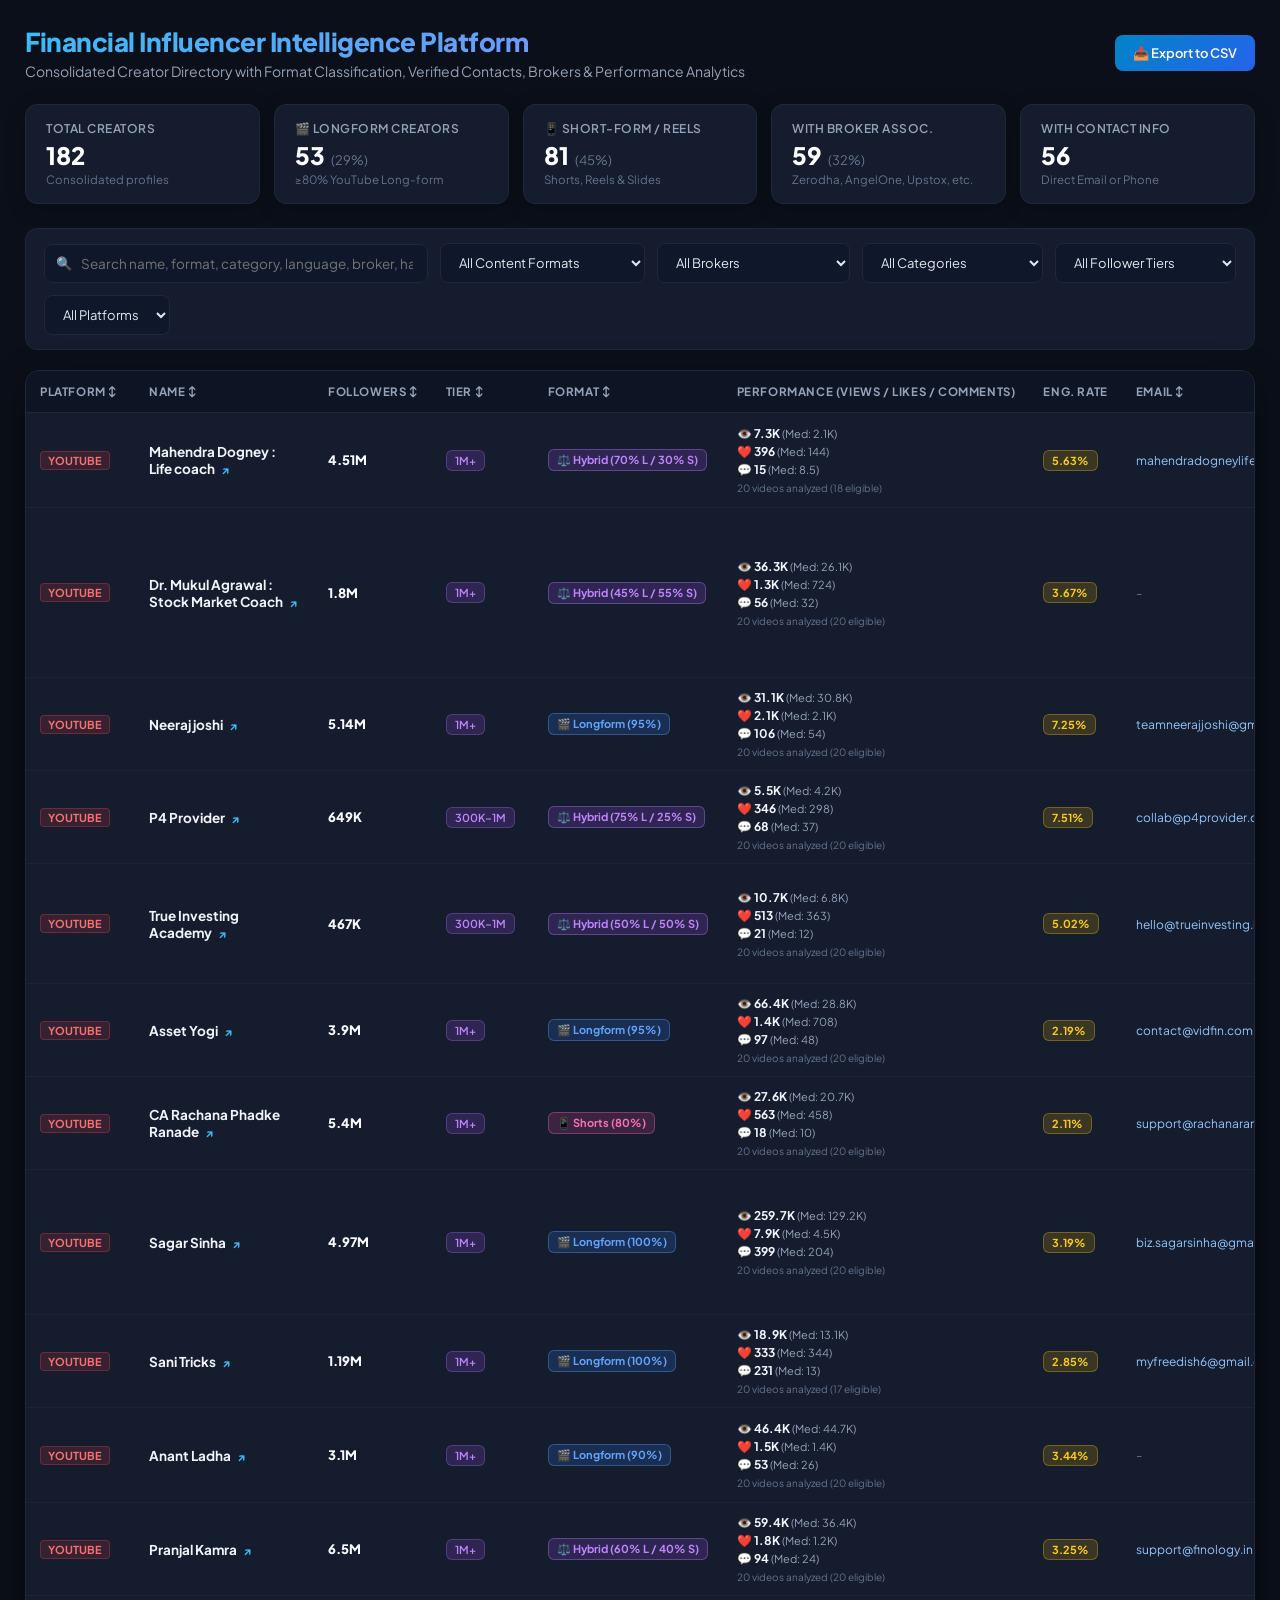
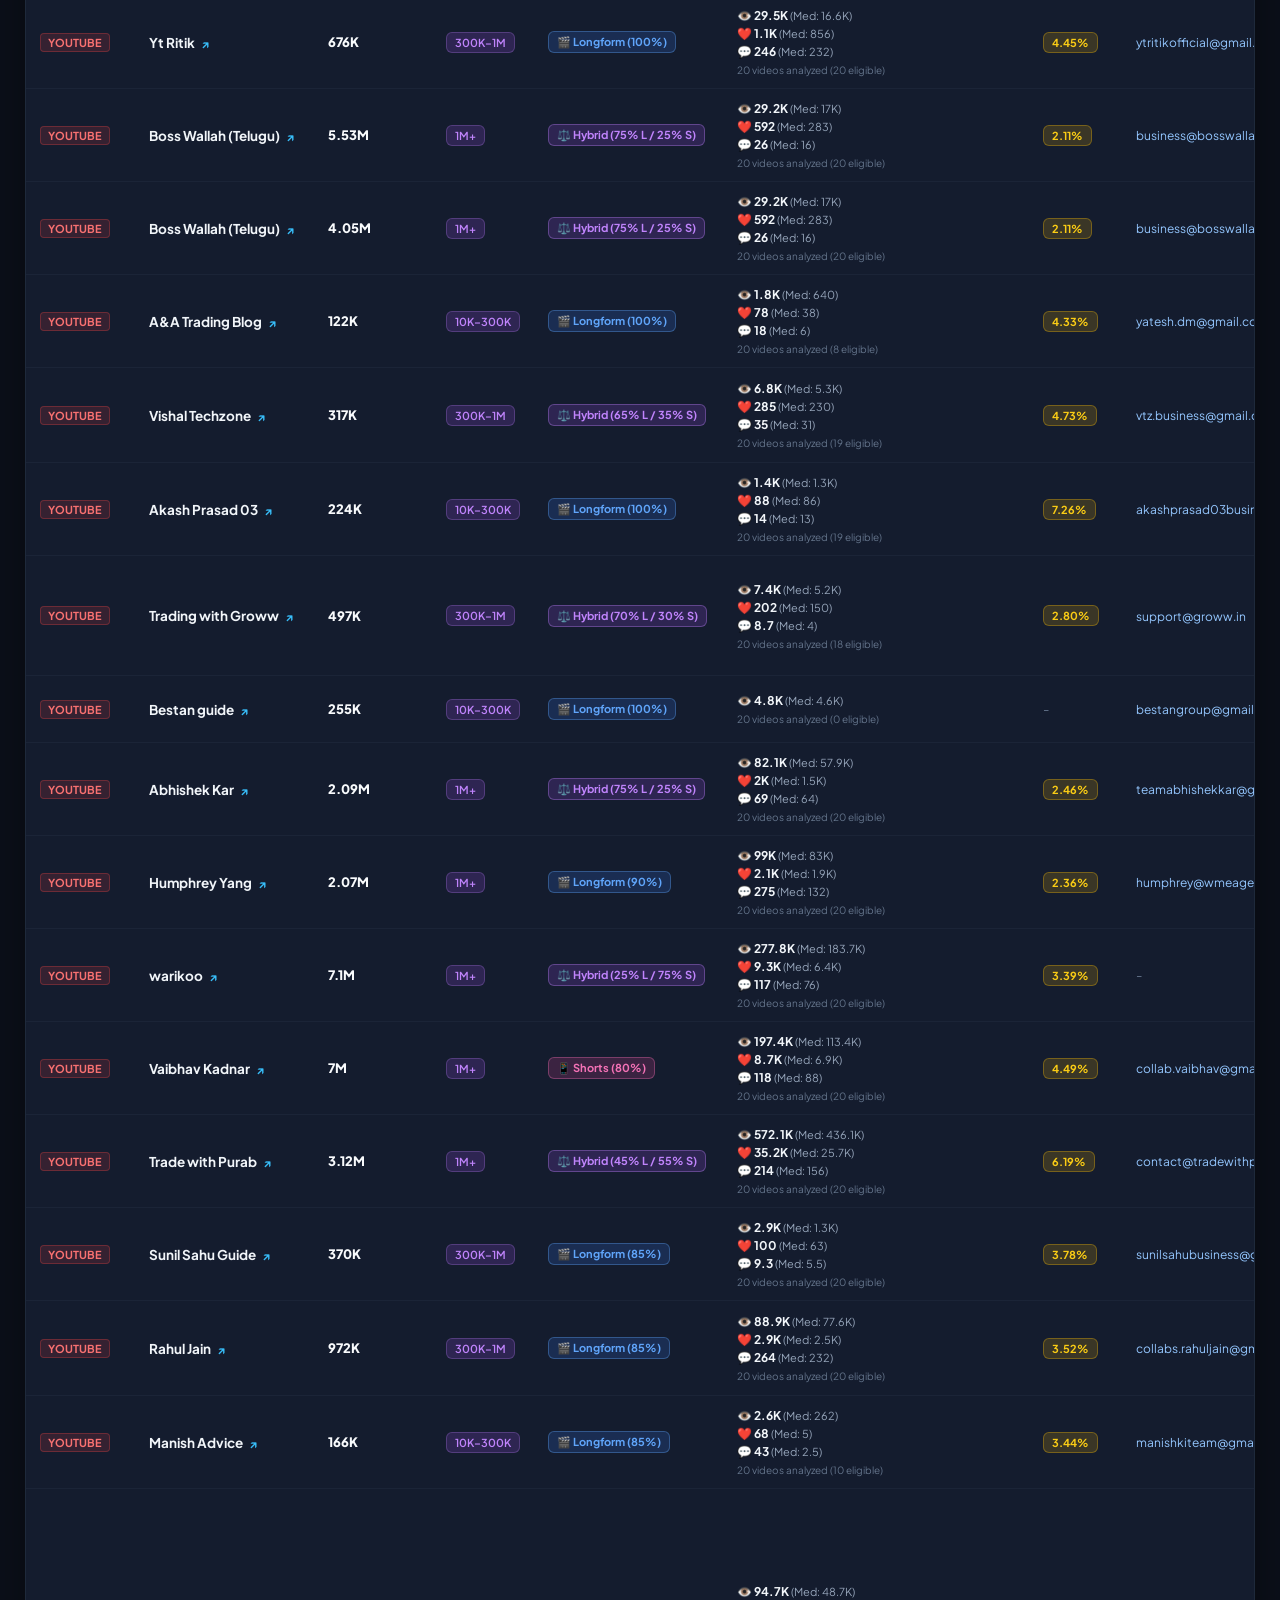
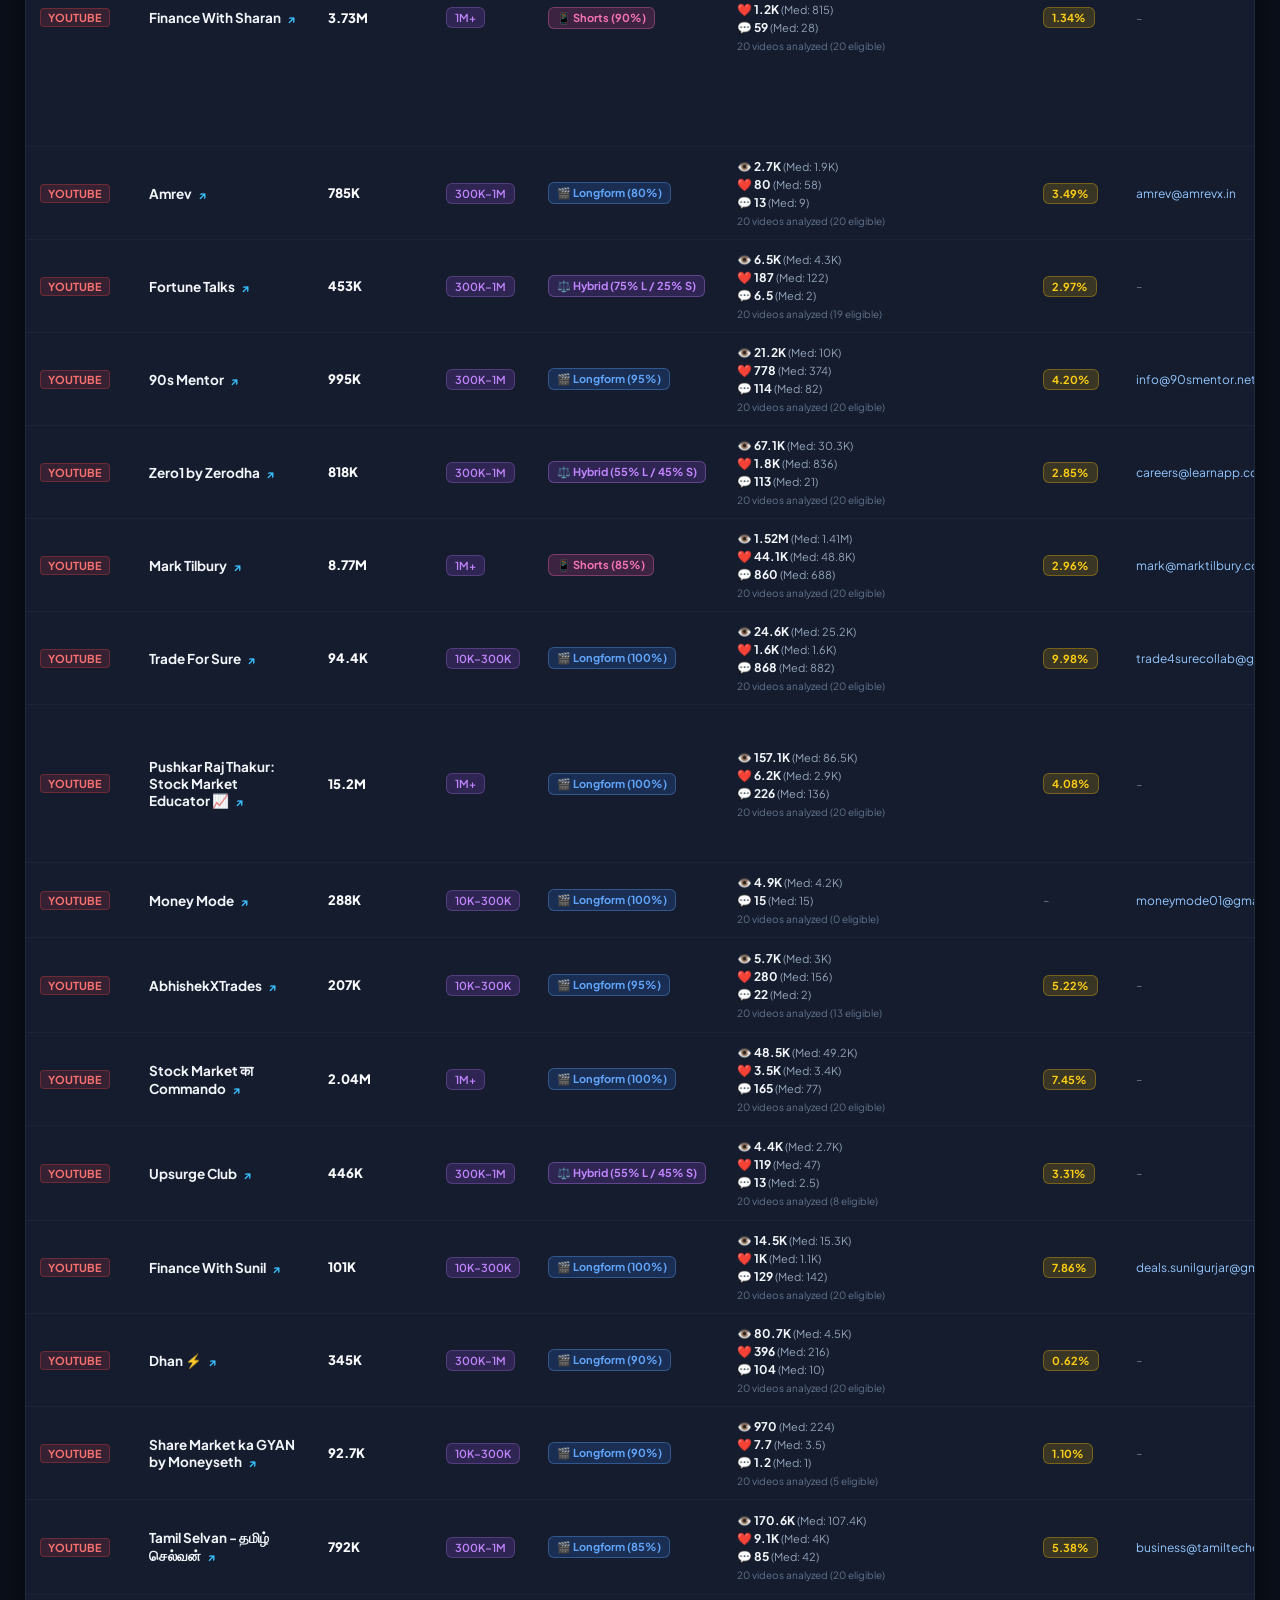
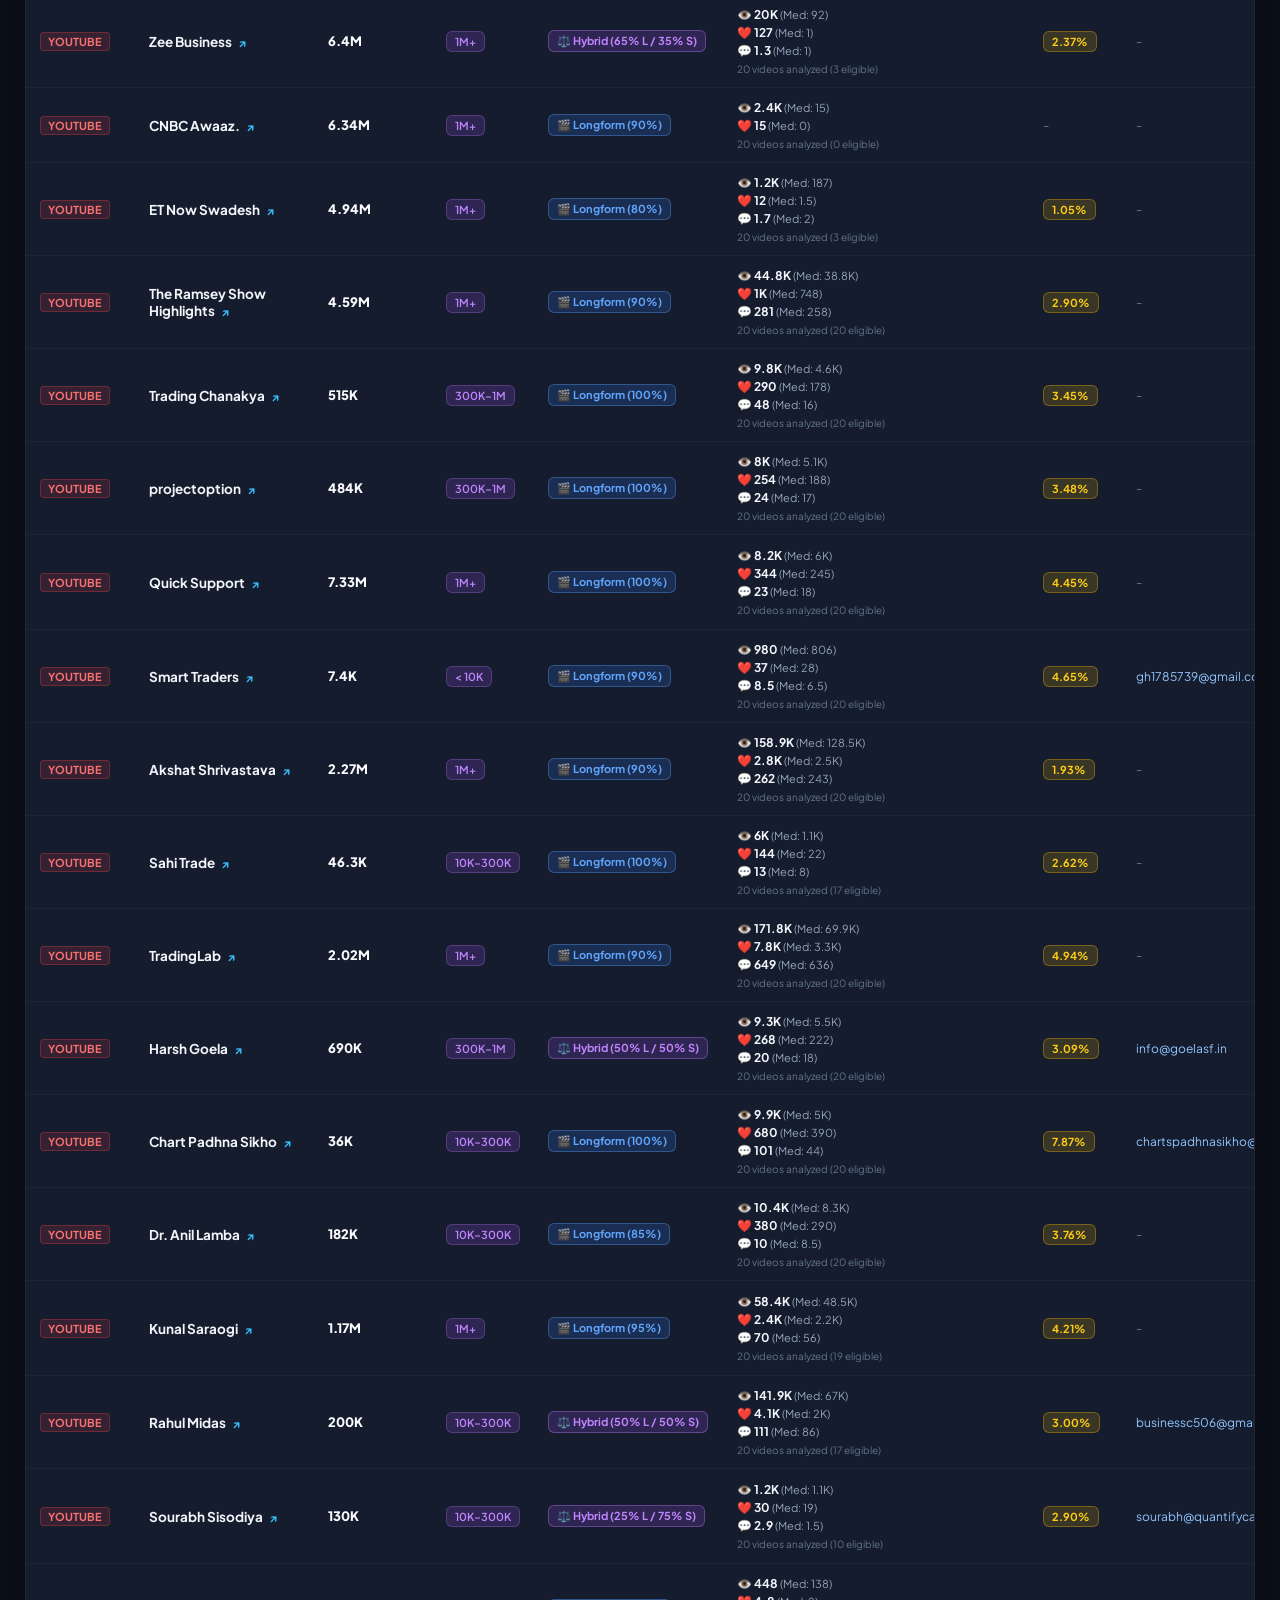
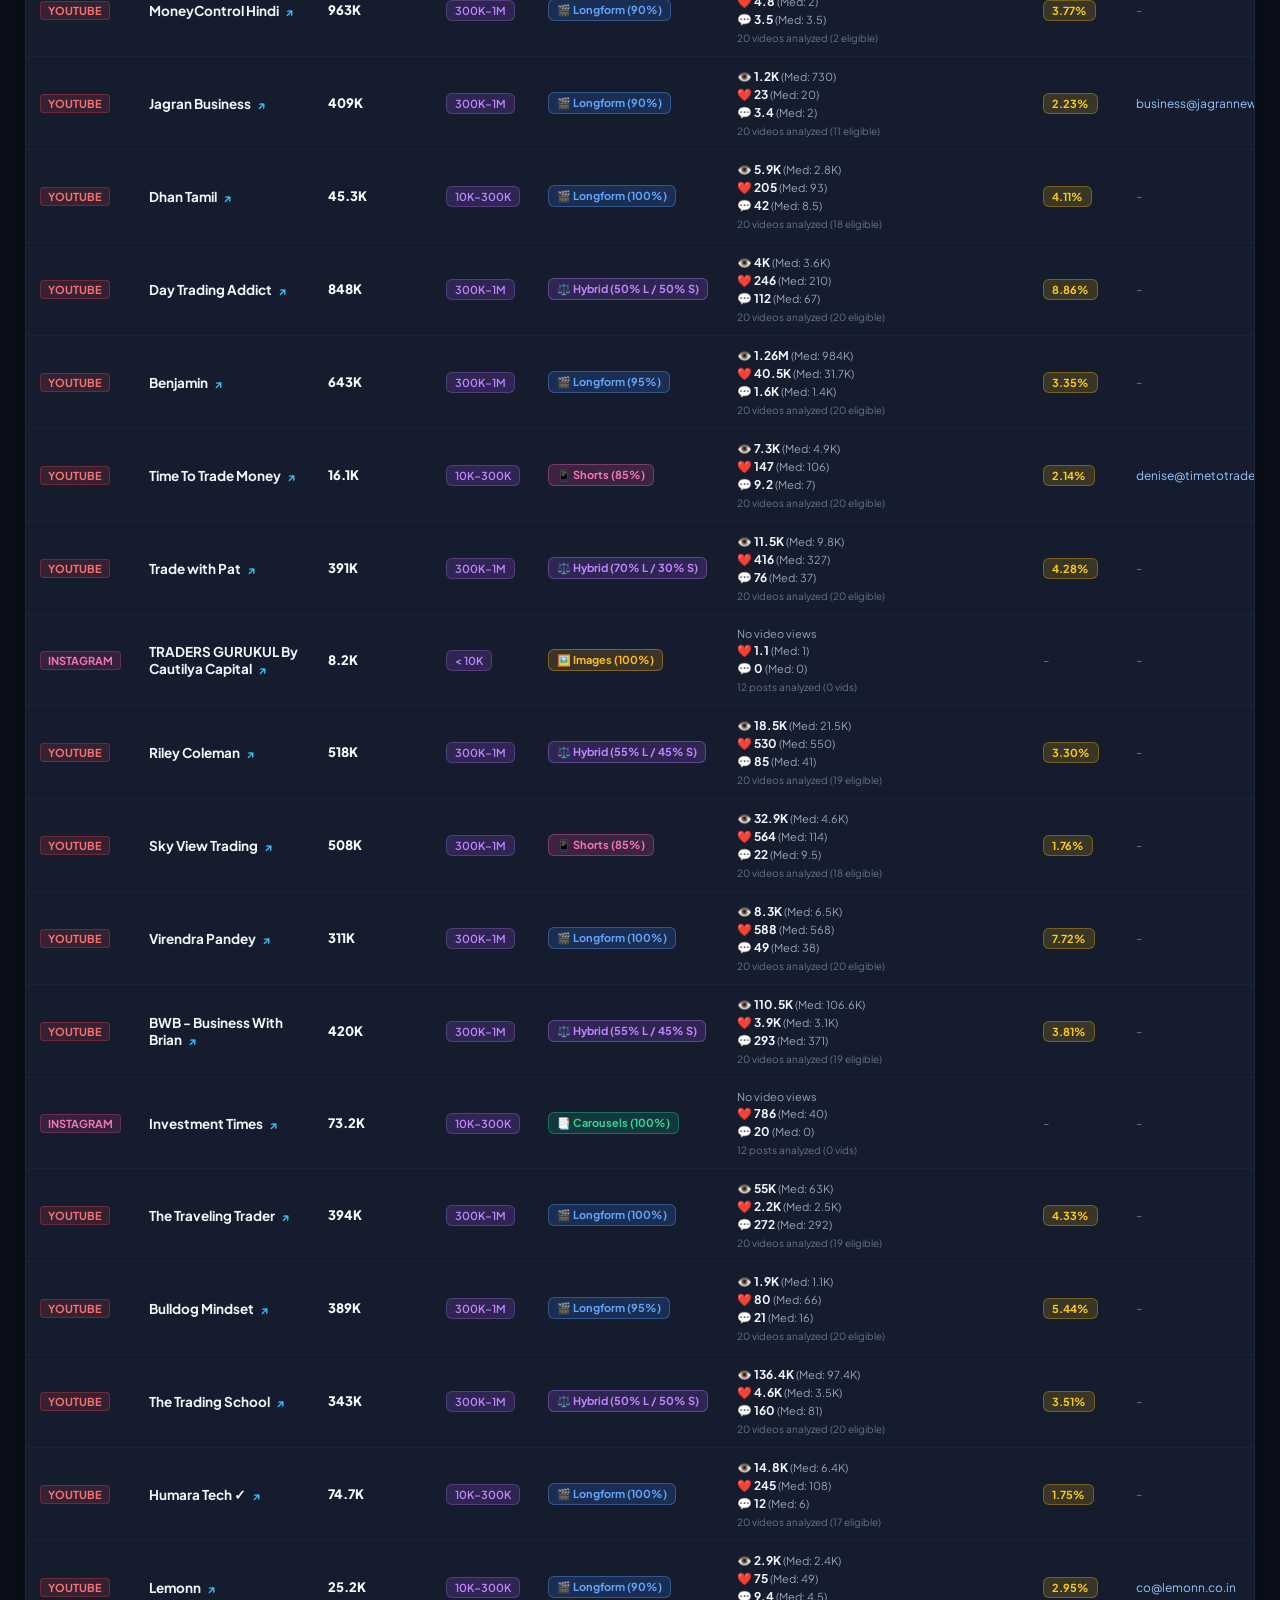
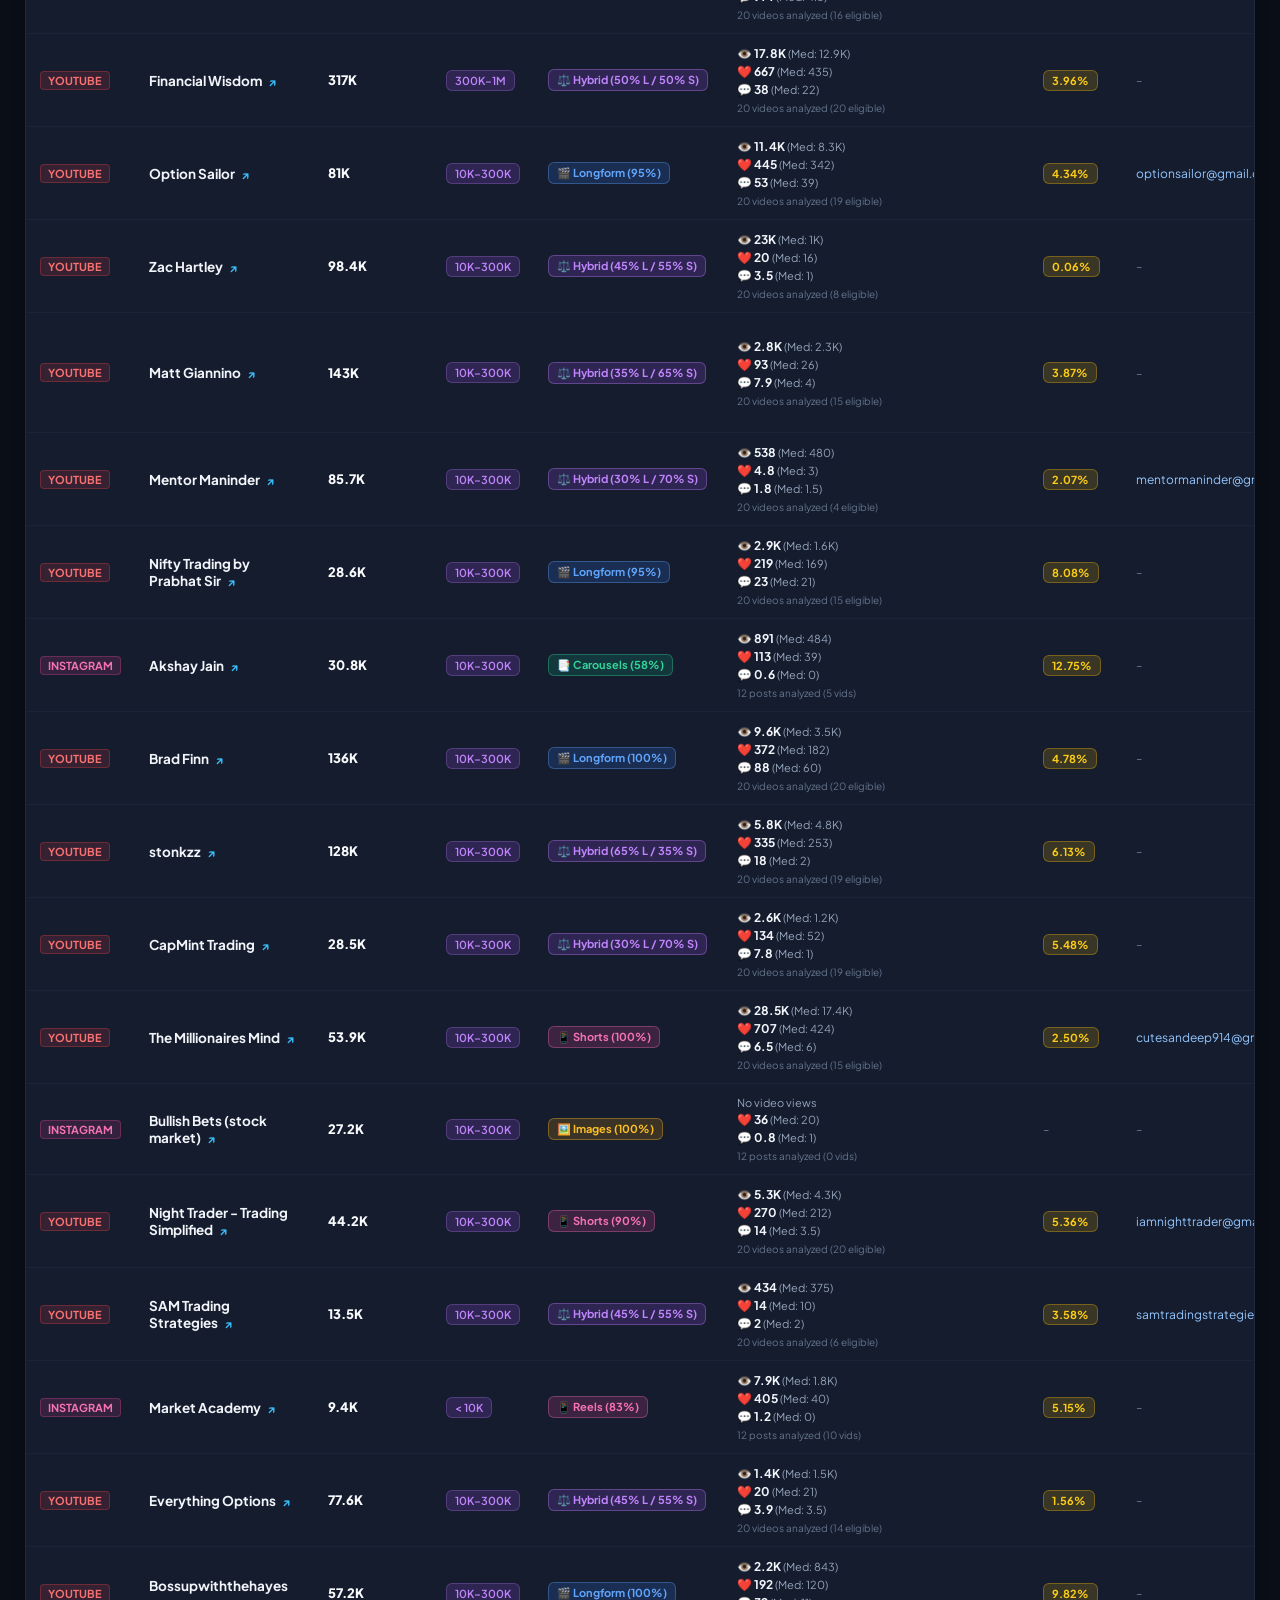
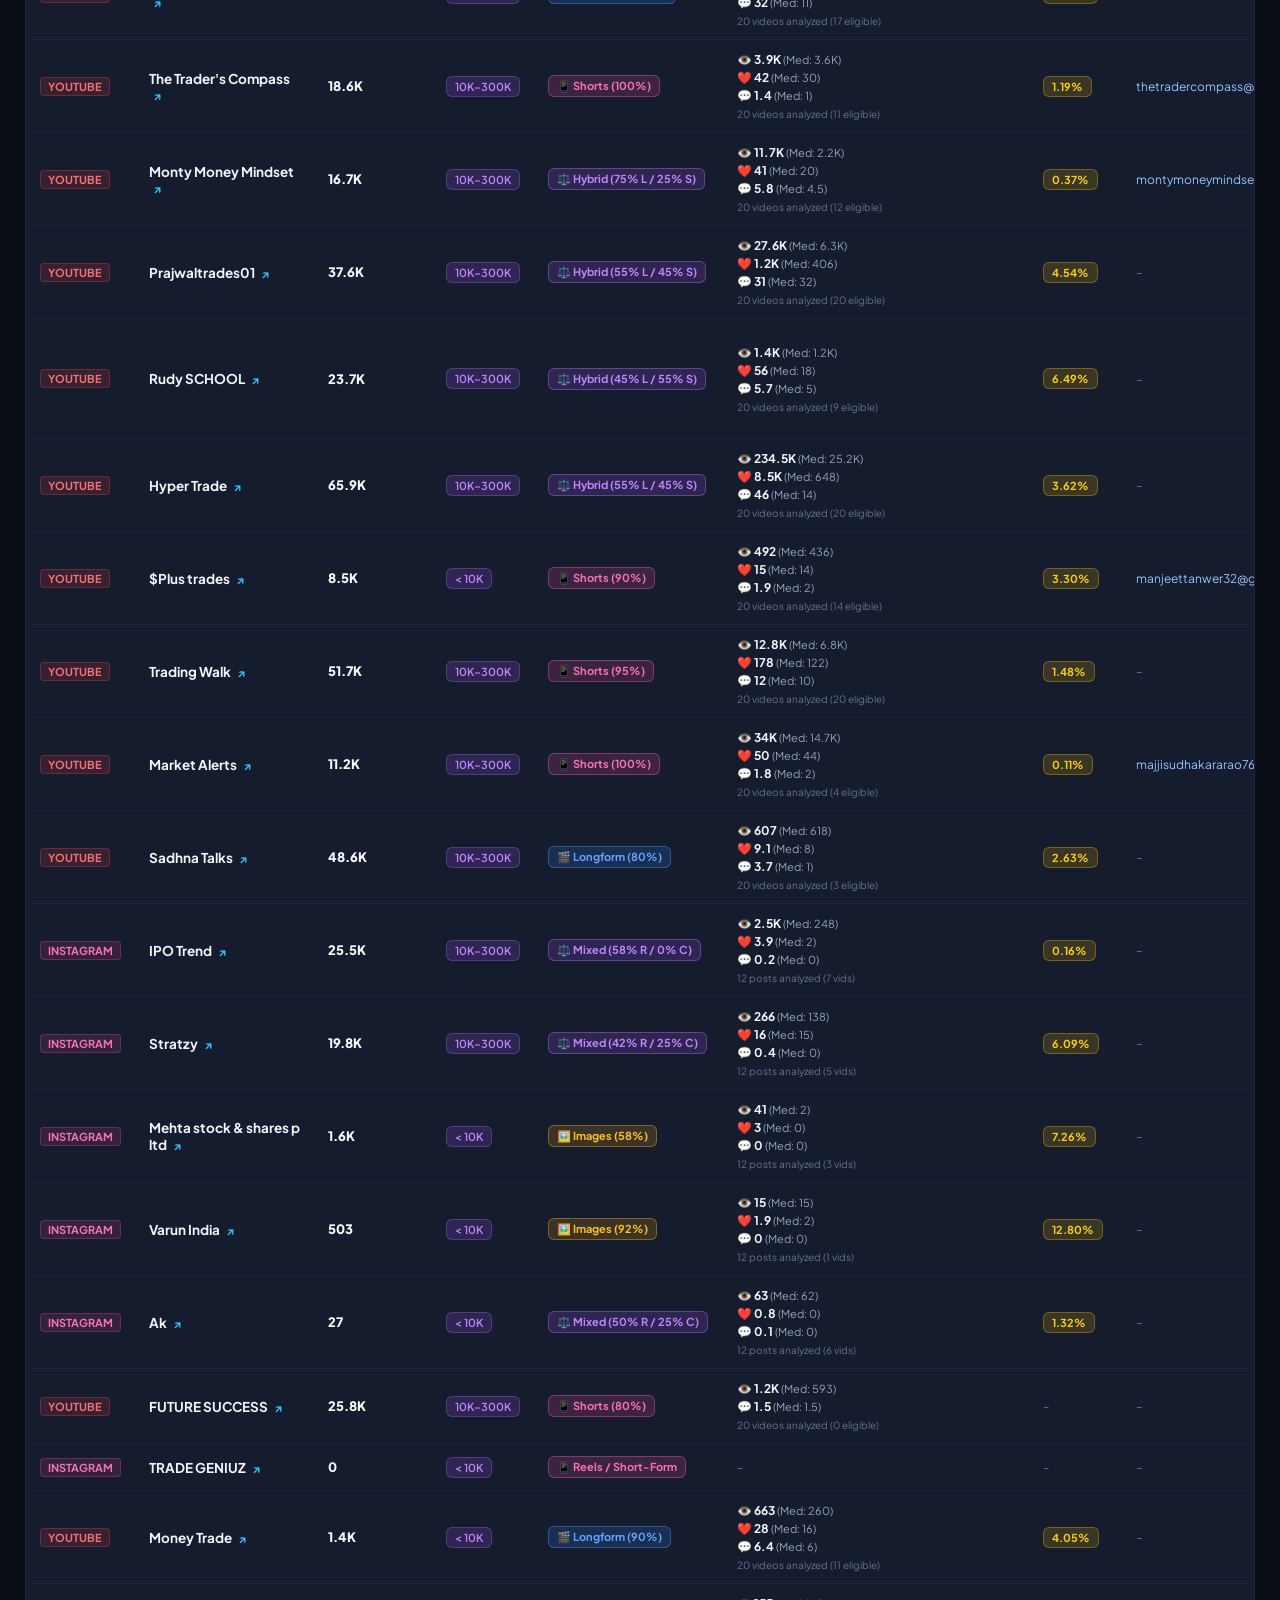
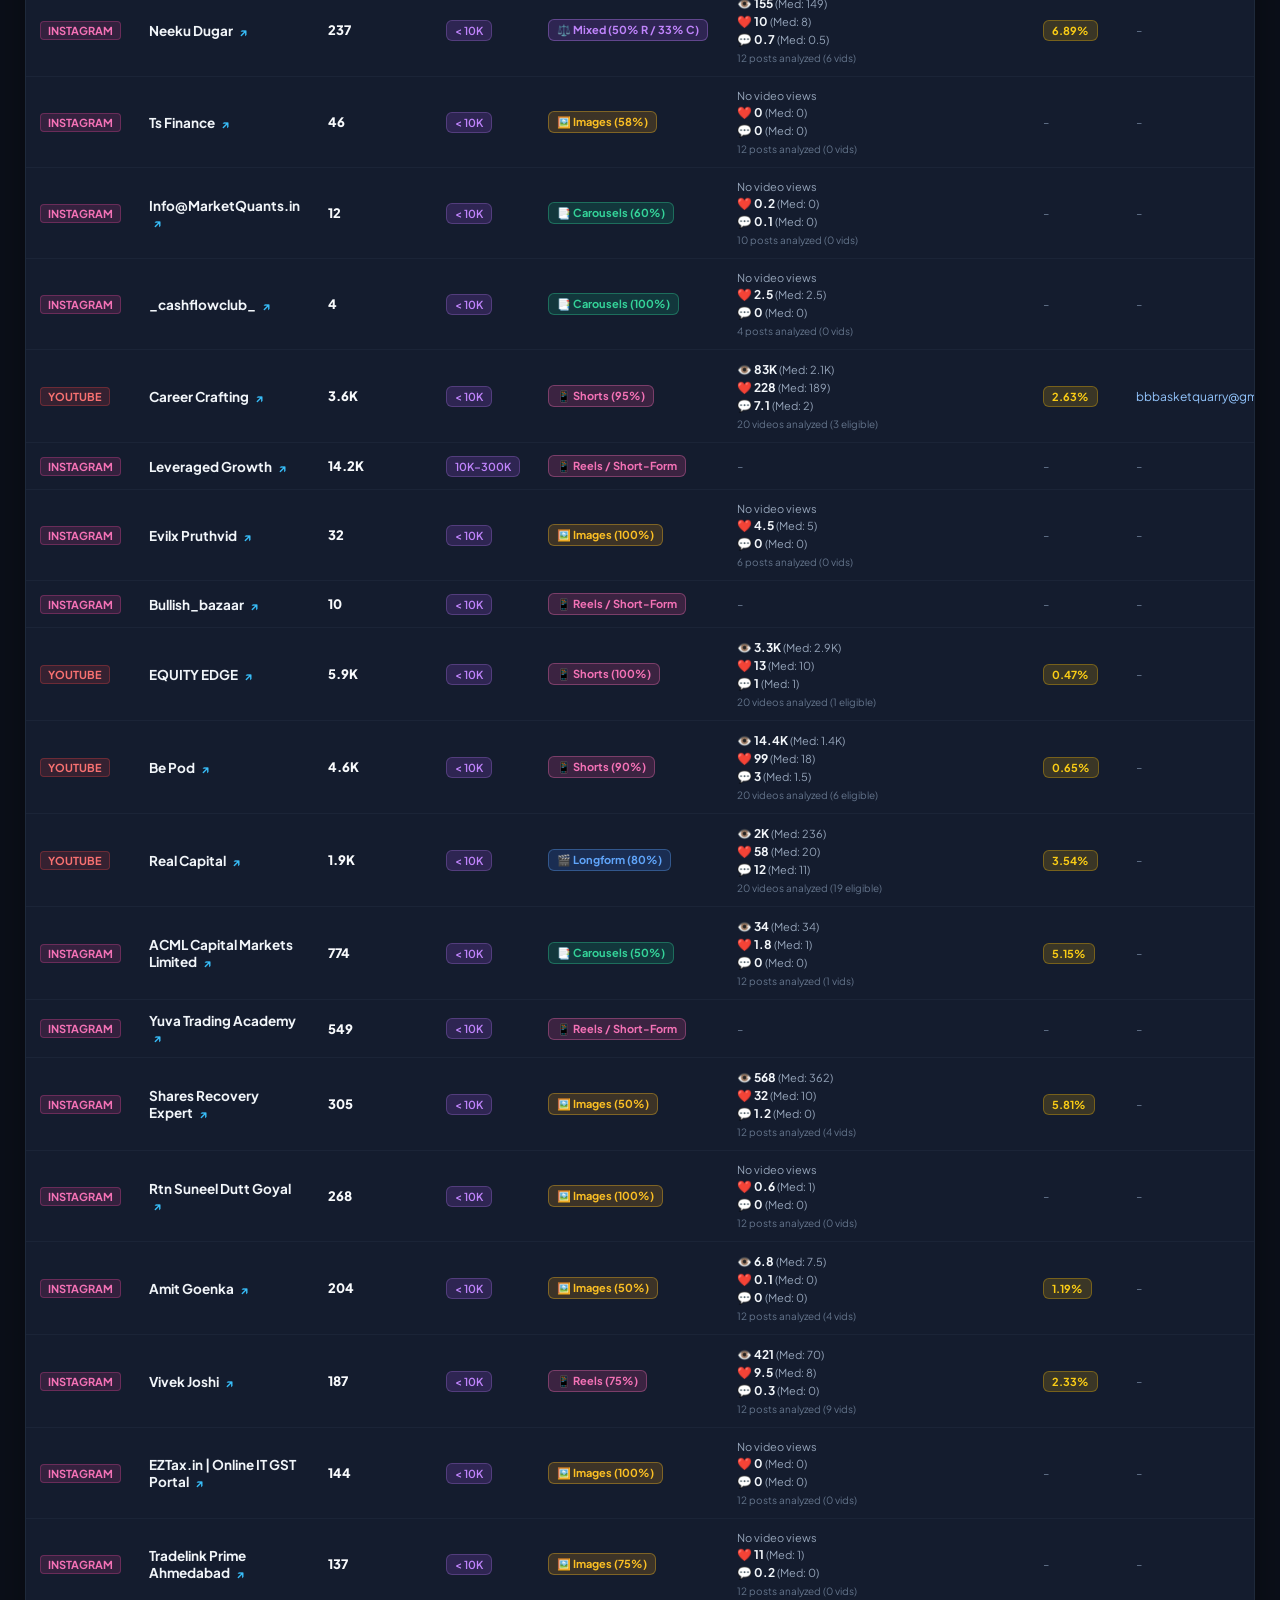
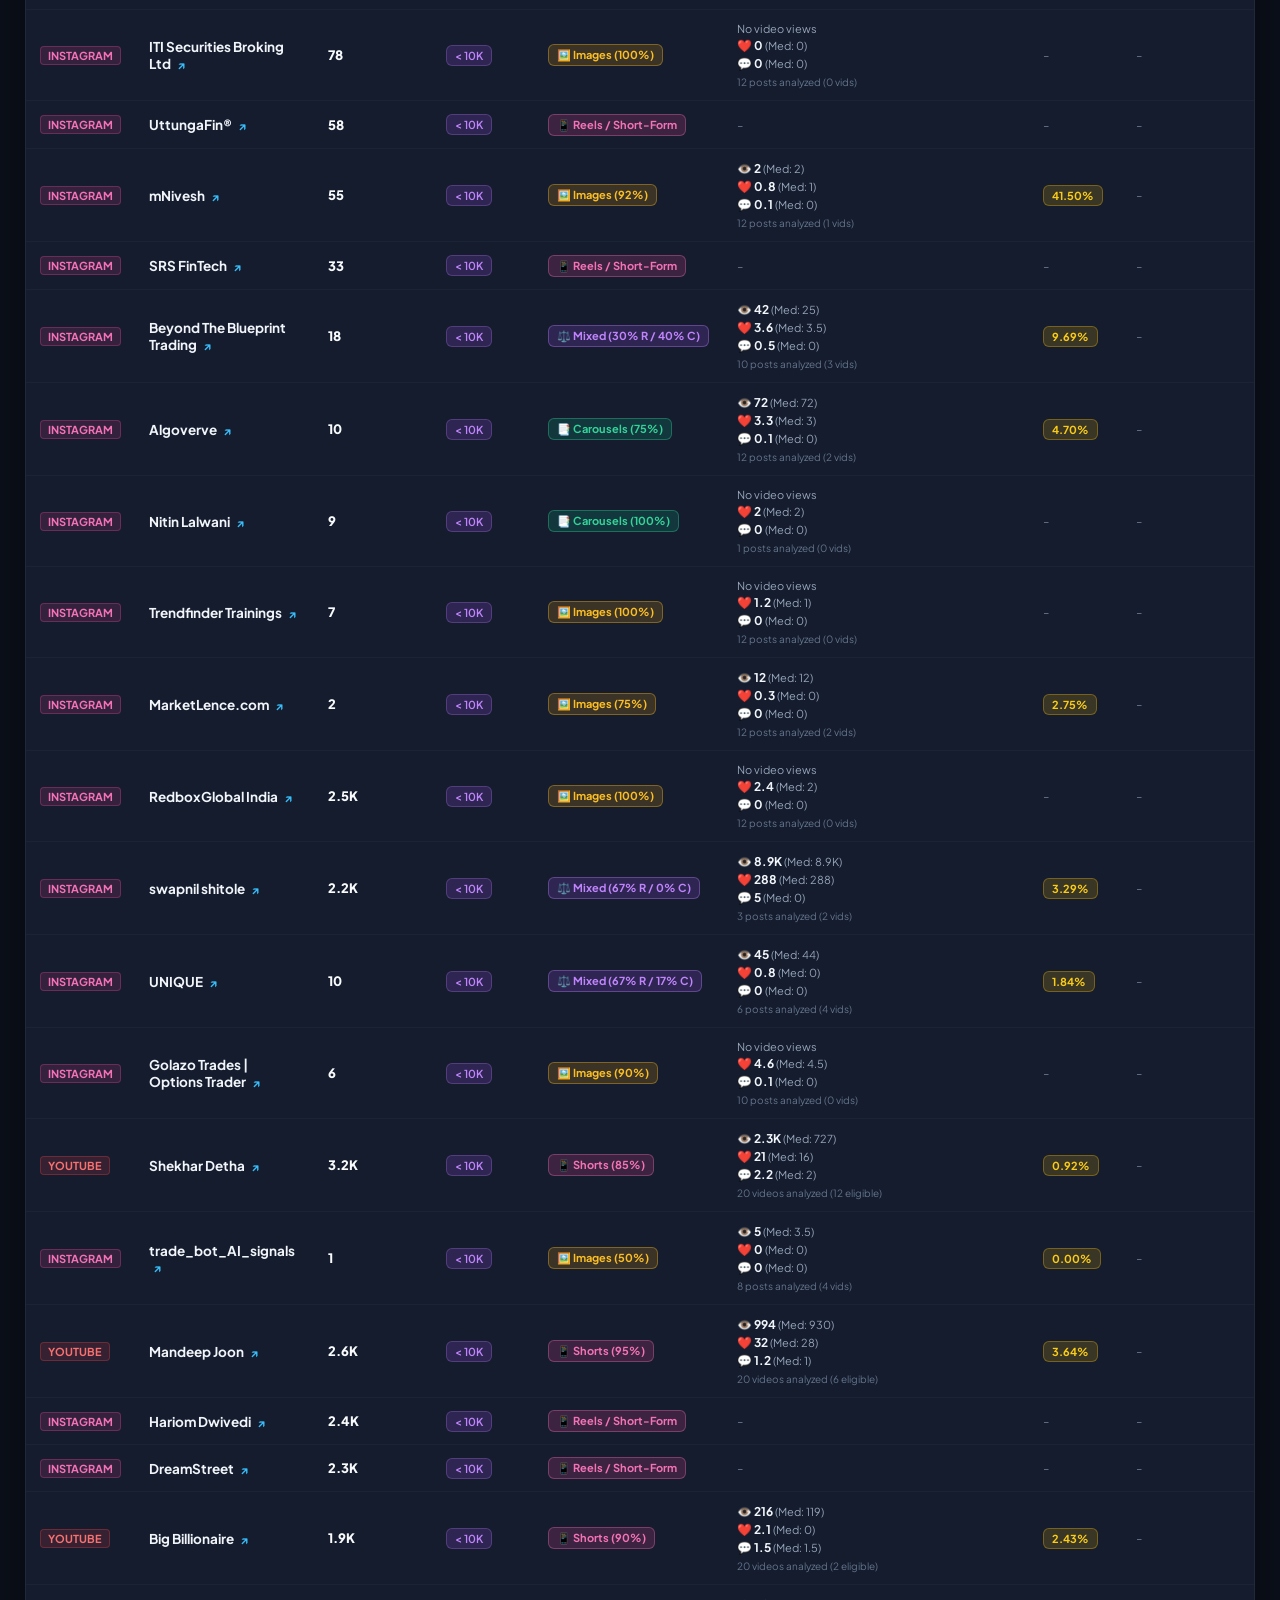
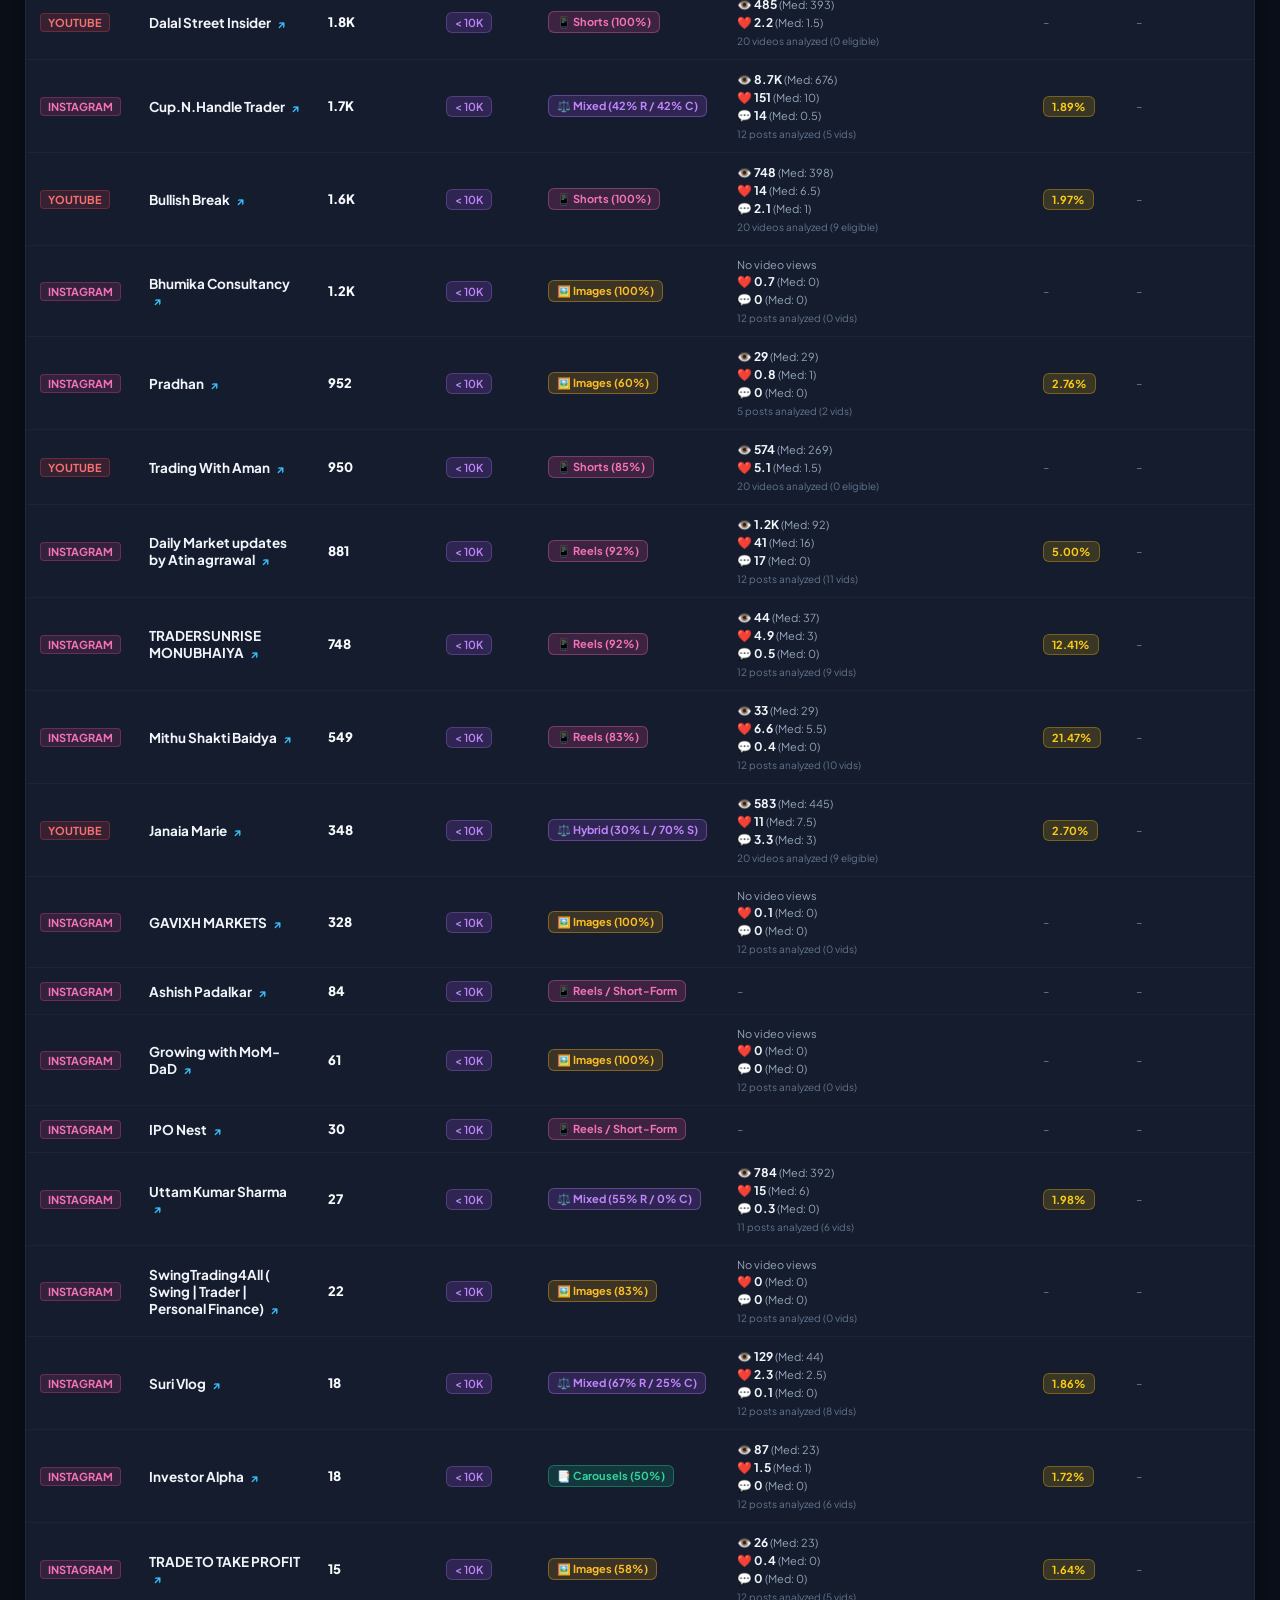
==== exports/creators_table.html @ a75df134 "Initial commit: Creator Intelligence Platform with YouTube and Instagram crawlers" ====
<!DOCTYPE html>
<html lang="en">
<head>
    <meta charset="UTF-8">
    <meta name="viewport" content="width=device-width, initial-scale=1.0">
    <title>Financial Influencer & Creator Intelligence Dashboard</title>
    <link rel="preconnect" href="https://fonts.googleapis.com">
    <link href="https://fonts.googleapis.com/css2?family=Plus+Jakarta+Sans:wght@400;500;600;700;800&display=swap" rel="stylesheet">
    <style>
        :root {
            --bg-color: #0b0f19;
            --card-bg: #141c2e;
            --card-border: #1e293b;
            --text-main: #f8fafc;
            --text-muted: #94a3b8;
            --text-sub: #64748b;
            --accent: #38bdf8;
            --accent-glow: rgba(56, 189, 248, 0.15);
            --primary-gradient: linear-gradient(135deg, #38bdf8 0%, #818cf8 100%);
            --row-hover: #1b253b;
        }
        * { box-sizing: border-box; margin: 0; padding: 0; font-family: 'Plus Jakarta Sans', sans-serif; }
        body { background-color: var(--bg-color); color: var(--text-main); padding: 25px; min-height: 100vh; }
        .container { max-width: 1750px; margin: 0 auto; }
        
        /* Header & Stats */
        .header { display: flex; justify-content: space-between; align-items: center; margin-bottom: 24px; flex-wrap: wrap; gap: 15px; }
        .title-group h1 { font-size: 26px; font-weight: 800; background: var(--primary-gradient); -webkit-background-clip: text; -webkit-text-fill-color: transparent; letter-spacing: -0.5px; }
        .title-group p { color: var(--text-muted); font-size: 14px; margin-top: 4px; }
        
        .stats-grid { display: grid; grid-template-columns: repeat(auto-fit, minmax(200px, 1fr)); gap: 14px; margin-bottom: 24px; }
        .stat-card { background: var(--card-bg); border: 1px solid var(--card-border); border-radius: 12px; padding: 16px 20px; box-shadow: 0 4px 20px rgba(0,0,0,0.2); }
        .stat-title { font-size: 12px; color: var(--text-muted); text-transform: uppercase; font-weight: 600; letter-spacing: 0.5px; }
        .stat-value { font-size: 24px; font-weight: 800; color: #fff; margin-top: 4px; display: flex; align-items: baseline; gap: 6px; }
        .stat-desc { font-size: 11.5px; color: var(--text-sub); margin-top: 2px; }

        /* Filter Controls */
        .controls-bar { background: var(--card-bg); border: 1px solid var(--card-border); border-radius: 12px; padding: 14px 18px; display: flex; flex-wrap: wrap; gap: 12px; align-items: center; margin-bottom: 20px; }
        .search-box { flex: 1; min-width: 260px; position: relative; }
        .search-input { width: 100%; padding: 10px 14px 10px 36px; border-radius: 8px; background: #0f172a; border: 1px solid var(--card-border); color: #fff; font-size: 13.5px; outline: none; transition: 0.2s; }
        .search-input:focus { border-color: var(--accent); box-shadow: 0 0 0 3px var(--accent-glow); }
        .search-icon { position: absolute; left: 12px; top: 50%; transform: translateY(-50%); font-size: 13px; color: var(--text-muted); }

        .filter-select { padding: 10px 14px; border-radius: 8px; background: #0f172a; border: 1px solid var(--card-border); color: #e2e8f0; font-size: 13px; outline: none; cursor: pointer; }
        .filter-select:focus { border-color: var(--accent); }

        .export-btn { padding: 10px 18px; border-radius: 8px; background: linear-gradient(135deg, #0284c7, #2563eb); border: none; color: #fff; font-weight: 600; font-size: 13px; cursor: pointer; text-decoration: none; display: inline-flex; align-items: center; gap: 6px; transition: 0.2s; }
        .export-btn:hover { opacity: 0.9; transform: translateY(-1px); }

        /* Table Card */
        .table-card { background: var(--card-bg); border: 1px solid var(--card-border); border-radius: 14px; overflow: hidden; box-shadow: 0 10px 35px rgba(0,0,0,0.35); }
        .table-responsive { overflow-x: auto; }
        table { width: 100%; border-collapse: collapse; text-align: left; font-size: 13px; }
        th { background: #0d1424; padding: 13px 14px; color: var(--text-muted); font-weight: 700; font-size: 11.5px; text-transform: uppercase; letter-spacing: 0.6px; border-bottom: 1px solid var(--card-border); cursor: pointer; user-select: none; white-space: nowrap; transition: color 0.15s; }
        th:hover { color: var(--accent); }
        td { padding: 12px 14px; border-bottom: 1px solid rgba(30, 41, 59, 0.7); vertical-align: middle; }
        tr:hover td { background-color: var(--row-hover); }
        
        .creator-name { font-weight: 700; color: #f1f5f9; font-size: 13.5px; }
        .platform-tag { display: inline-block; padding: 2px 7px; border-radius: 4px; font-size: 11px; font-weight: 700; text-transform: uppercase; }
        .platform-youtube { background: rgba(239, 68, 68, 0.15); color: #f87171; border: 1px solid rgba(239, 68, 68, 0.3); }
        .platform-instagram { background: rgba(236, 72, 153, 0.15); color: #f472b6; border: 1px solid rgba(236, 72, 153, 0.3); }
        
        .badge { display: inline-block; padding: 3px 8px; border-radius: 6px; font-size: 11px; font-weight: 600; white-space: nowrap; }
        .badge-cat { background: rgba(2, 132, 199, 0.18); color: #38bdf8; border: 1px solid rgba(56, 189, 248, 0.25); }
        .badge-broker { background: rgba(16, 185, 129, 0.18); color: #34d399; border: 1px solid rgba(52, 211, 153, 0.3); font-weight: 700; }
        .badge-bucket { background: rgba(168, 85, 247, 0.18); color: #c084fc; border: 1px solid rgba(192, 132, 252, 0.25); }
        .badge-eng { background: rgba(234, 179, 8, 0.18); color: #facc15; border: 1px solid rgba(234, 179, 8, 0.35); font-weight: 700; }

        /* Content Format Badges */
        .badge-fmt { font-weight: 700; display: inline-flex; align-items: center; gap: 3px; }
        .badge-fmt-longform { background: rgba(59, 130, 246, 0.18); color: #60a5fa; border: 1px solid rgba(96, 165, 250, 0.35); }
        .badge-fmt-shortform { background: rgba(236, 72, 153, 0.18); color: #f472b6; border: 1px solid rgba(244, 114, 182, 0.35); }
        .badge-fmt-hybrid { background: rgba(168, 85, 247, 0.18); color: #c084fc; border: 1px solid rgba(192, 132, 252, 0.35); }
        .badge-fmt-carousels { background: rgba(16, 185, 129, 0.18); color: #34d399; border: 1px solid rgba(52, 211, 153, 0.35); }
        .badge-fmt-images { background: rgba(245, 158, 11, 0.18); color: #fbbf24; border: 1px solid rgba(251, 191, 36, 0.35); }
        
        .perf-cell { display: flex; flex-direction: column; gap: 3px; min-width: 140px; }
        .perf-metric { font-size: 12px; color: #f1f5f9; }
        .perf-sub { font-size: 11px; color: var(--text-muted); }
        .perf-sample { font-size: 10px; color: var(--text-sub); margin-top: 2px; }

        .link-btn { color: var(--accent); text-decoration: none; font-size: 12px; font-weight: bold; margin-left: 4px; }
        .followers-num { font-weight: 800; color: #f8fafc; font-size: 13px; }
        .text-muted { color: var(--text-sub); }
        .lang-tag { font-size: 12px; color: #cbd5e1; }
        
        /* Website & Social Badges */
        .site-badge { display: inline-flex; align-items: center; gap: 4px; padding: 3px 9px; border-radius: 6px; background: rgba(14, 165, 233, 0.12); border: 1px solid rgba(14, 165, 233, 0.3); color: #38bdf8; text-decoration: none; font-size: 11.5px; font-weight: 600; transition: 0.15s; }
        .site-badge:hover { background: rgba(14, 165, 233, 0.25); }
        
        .email-link { color: #93c5fd; text-decoration: none; font-size: 12px; }
        .email-link:hover { text-decoration: underline; }
        .phone-link { color: #86efac; text-decoration: none; font-size: 12px; }
        
        .social-flex { display: flex; flex-wrap: wrap; gap: 5px; max-width: 320px; }
        .social-pill { display: inline-flex; align-items: center; gap: 4px; padding: 2px 7px; border-radius: 5px; font-size: 11px; font-weight: 600; text-decoration: none; transition: 0.15s; }
        .social-pill:hover { transform: translateY(-1px); }
        
        .pill-telegram { background: rgba(0, 136, 204, 0.18); color: #38bdf8; border: 1px solid rgba(0, 136, 204, 0.35); }
        .pill-instagram { background: rgba(225, 48, 108, 0.18); color: #f472b6; border: 1px solid rgba(225, 48, 108, 0.35); }
        .pill-twitter, .pill-x { background: rgba(255, 255, 255, 0.12); color: #f1f5f9; border: 1px solid rgba(255, 255, 255, 0.25); }
        .pill-linkedin { background: rgba(10, 102, 194, 0.18); color: #60a5fa; border: 1px solid rgba(10, 102, 194, 0.35); }
        .pill-whatsapp { background: rgba(37, 211, 102, 0.18); color: #4ade80; border: 1px solid rgba(37, 211, 102, 0.35); }
        .pill-facebook { background: rgba(24, 119, 242, 0.18); color: #93c5fd; border: 1px solid rgba(24, 119, 242, 0.35); }
        .pill-youtube { background: rgba(239, 68, 68, 0.18); color: #f87171; border: 1px solid rgba(239, 68, 68, 0.35); }
    </style>
</head>
<body>
    <div class="container">
        <!-- Top Header -->
        <div class="header">
            <div class="title-group">
                <h1>Financial Influencer Intelligence Platform</h1>
                <p>Consolidated Creator Directory with Format Classification, Verified Contacts, Brokers & Performance Analytics</p>
            </div>
            <a href="creators_table.csv" download class="export-btn">📥 Export to CSV</a>
        </div>

        <!-- Metric Stat Cards -->
        <div class="stats-grid">
            <div class="stat-card">
                <div class="stat-title">Total Creators</div>
                <div class="stat-value">182</div>
                <div class="stat-desc">Consolidated profiles</div>
            </div>
            <div class="stat-card">
                <div class="stat-title">🎬 Longform Creators</div>
                <div class="stat-value">53 <span style="font-size: 13px; font-weight: normal; color: var(--text-sub);">(29%)</span></div>
                <div class="stat-desc">&ge;80% YouTube Long-form</div>
            </div>
            <div class="stat-card">
                <div class="stat-title">📱 Short-Form / Reels</div>
                <div class="stat-value">81 <span style="font-size: 13px; font-weight: normal; color: var(--text-sub);">(45%)</span></div>
                <div class="stat-desc">Shorts, Reels & Slides</div>
            </div>
            <div class="stat-card">
                <div class="stat-title">With Broker Assoc.</div>
                <div class="stat-value">59 <span style="font-size: 13px; font-weight: normal; color: var(--text-sub);">(32%)</span></div>
                <div class="stat-desc">Zerodha, AngelOne, Upstox, etc.</div>
            </div>
            <div class="stat-card">
                <div class="stat-title">With Contact Info</div>
                <div class="stat-value">56</div>
                <div class="stat-desc">Direct Email or Phone</div>
            </div>
        </div>

        <!-- Filter Controls -->
        <div class="controls-bar">
            <div class="search-box">
                <span class="search-icon">🔍</span>
                <input type="text" id="searchInput" class="search-input" placeholder="Search name, format, category, language, broker, handle, website..." onkeyup="applyFilters()">
            </div>

            <select id="formatFilter" class="filter-select" onchange="applyFilters()">
                <option value="">All Content Formats</option>
                <option value="longform">🎬 Longform (YouTube)</option>
                <option value="shortform">📱 Short-Form / Reels</option>
                <option value="hybrid">⚖️ Hybrid / Mixed</option>
                <option value="carousels">📑 Educational Carousels</option>
                <option value="images">🖼️ Image Posts</option>
            </select>

            <select id="brokerFilter" class="filter-select" onchange="applyFilters()">
                <option value="">All Brokers</option>
                <option value="Angel One">Angel One</option><option value="Binance">Binance</option><option value="CoinDCX">CoinDCX</option><option value="Delta Exchange">Delta Exchange</option><option value="Dhan">Dhan</option><option value="Dojis">Dojis</option><option value="FYERS">FYERS</option><option value="Groww">Groww</option><option value="INDmoney">INDmoney</option><option value="Kotak Neo">Kotak Neo</option><option value="MIRAE ASSET Sharekhan">MIRAE ASSET Sharekhan</option><option value="Motilal Oswal">Motilal Oswal</option><option value="Paytm Money">Paytm Money</option><option value="Share India">Share India</option><option value="Tastytrade">Tastytrade</option><option value="TradeSmart">TradeSmart</option><option value="Upstox">Upstox</option><option value="Varun Capital">Varun Capital</option><option value="Wealthy">Wealthy</option><option value="Zerodha">Zerodha</option>
            </select>

            <select id="catFilter" class="filter-select" onchange="applyFilters()">
                <option value="">All Categories</option>
                <option value="Algo Trading">Algo Trading</option><option value="Commodity Trading">Commodity Trading</option><option value="Crypto">Crypto</option><option value="Equity">Equity</option><option value="F&O">F&O</option><option value="Fundamental Analysis">Fundamental Analysis</option><option value="IPO">IPO</option><option value="Intraday">Intraday</option><option value="Market News">Market News</option><option value="Mutual Funds">Mutual Funds</option><option value="Personal Finance">Personal Finance</option><option value="Technical Analysis">Technical Analysis</option>
            </select>

            <select id="bucketFilter" class="filter-select" onchange="applyFilters()">
                <option value="">All Follower Tiers</option>
                <option value="1M+">1M+ Followers</option>
                <option value="300K–1M">300K–1M Followers</option>
                <option value="10K–300K">10K–300K Followers</option>
                <option value="< 10K">&lt; 10K Followers</option>
            </select>

            <select id="platformFilter" class="filter-select" onchange="applyFilters()">
                <option value="">All Platforms</option>
                <option value="YouTube">YouTube</option>
                <option value="Instagram">Instagram</option>
            </select>
        </div>

        <!-- Main Consolidated Table -->
        <div class="table-card">
            <div class="table-responsive">
                <table id="creatorsTable">
                    <thead>
                        <tr>
                            <th onclick="sortTable(0)">Platform ↕</th>
                            <th onclick="sortTable(1)">Name ↕</th>
                            <th onclick="sortTable(2)">Followers ↕</th>
                            <th onclick="sortTable(3)">Tier ↕</th>
                            <th onclick="sortTable(4)">Format ↕</th>
                            <th>Performance (Views / Likes / Comments)</th>
                            <th>Eng. Rate</th>
                            <th onclick="sortTable(7)">Email ↕</th>
                            <th onclick="sortTable(8)">Phone ↕</th>
                            <th onclick="sortTable(9)">Category ↕</th>
                            <th onclick="sortTable(10)">Language ↕</th>
                            <th onclick="sortTable(11)">Broker ↕</th>
                            <th onclick="sortTable(12)">Website ↕</th>
                            <th>Social Media Handles</th>
                        </tr>
                    </thead>
                    <tbody>
                        
        <tr data-category="Equity" data-broker="CoinDCX, FYERS" data-bucket="1M+" data-platform="Youtube" data-format="hybrid">
            <td><span class="platform-tag platform-youtube">Youtube</span></td>
            <td><strong class="creator-name">Mahendra Dogney : Life coach</strong> <a href="https://www.youtube.com/channel/UCLLJt2t6WYpxWktsl1e429Q" target="_blank" rel="noopener" class="link-btn" title="Open YouTube Profile">↗</a></td>
            <td data-order="4510000"><span class="followers-num">4.51M</span></td>
            <td><span class="badge badge-bucket">1M+</span></td>
            <td><span class="badge badge-fmt badge-fmt-hybrid" title="70% Longform, 30% Shorts">⚖️ Hybrid (70% L / 30% S)</span></td>
            <td><div class="perf-cell"><div class="perf-metric">👁️ <strong>7.3K</strong> <span class="perf-sub">(Med: 2.1K)</span></div><div class="perf-metric">❤️ <strong>396</strong> <span class="perf-sub">(Med: 144)</span></div><div class="perf-metric">💬 <strong>15</strong> <span class="perf-sub">(Med: 8.5)</span></div><div class="perf-sample">20 videos analyzed (18 eligible)</div></div></td>
            <td><span class="badge badge-eng">5.63%</span></td>
            <td><a href="mailto:mahendradogneylifecoach@gmail.com" class="email-link" title="mahendradogneylifecoach@gmail.com">mahendradogneylifecoach@gmail.com</a></td>
            <td><span class="text-muted">-</span></td>
            <td><span class="badge badge-cat">Equity</span></td>
            <td><span class="lang-tag">Hindi</span></td>
            <td><span class="badge badge-broker">CoinDCX</span> <span class="badge badge-broker">FYERS</span></td>
            <td><a href="https://tatvamlife.com/" target="_blank" rel="noopener" class="site-badge" title="https://tatvamlife.com/">🌐 tatvamlife.com ↗</a></td>
            <td><div class="social-flex"><a href="https://t.me/mahendradognelifecoach" target="_blank" rel="noopener" class="social-pill pill-telegram" title="Telegram: https://t.me/mahendradognelifecoach">✈️ @mahendradognelifecoach</a><a href="https://whatsapp.com/channel/0029VaAFWvO8V0tlQfOypt3M" target="_blank" rel="noopener" class="social-pill pill-whatsapp" title="Whatsapp: https://whatsapp.com/channel/0029VaAFWvO8V0tlQfOypt3M">💬 WhatsApp</a><a href="https://www.facebook.com/mahendradogney164/?modal=admin_todo_tour" target="_blank" rel="noopener" class="social-pill pill-facebook" title="Facebook: https://www.facebook.com/mahendradogney164/?modal=admin_todo_tour">📘 fb/mahendradogney164</a></div></td>
        </tr>
        
        <tr data-category="Equity" data-broker="CoinDCX, Delta Exchange, Paytm Money, Zerodha" data-bucket="1M+" data-platform="Youtube" data-format="hybrid">
            <td><span class="platform-tag platform-youtube">Youtube</span></td>
            <td><strong class="creator-name">Dr. Mukul Agrawal : Stock Market Coach</strong> <a href="https://www.youtube.com/channel/UCPs8w9f1gqe4BqkbI-9wTnw" target="_blank" rel="noopener" class="link-btn" title="Open YouTube Profile">↗</a></td>
            <td data-order="1800000"><span class="followers-num">1.8M</span></td>
            <td><span class="badge badge-bucket">1M+</span></td>
            <td><span class="badge badge-fmt badge-fmt-hybrid" title="45% Longform, 55% Shorts">⚖️ Hybrid (45% L / 55% S)</span></td>
            <td><div class="perf-cell"><div class="perf-metric">👁️ <strong>36.3K</strong> <span class="perf-sub">(Med: 26.1K)</span></div><div class="perf-metric">❤️ <strong>1.3K</strong> <span class="perf-sub">(Med: 724)</span></div><div class="perf-metric">💬 <strong>56</strong> <span class="perf-sub">(Med: 32)</span></div><div class="perf-sample">20 videos analyzed (20 eligible)</div></div></td>
            <td><span class="badge badge-eng">3.67%</span></td>
            <td><span class="text-muted">-</span></td>
            <td><a href="tel:+919708094321" class="phone-link">+919708094321</a></td>
            <td><span class="badge badge-cat">Equity</span></td>
            <td><span class="lang-tag">Hindi</span></td>
            <td><span class="badge badge-broker">CoinDCX</span> <span class="badge badge-broker">Delta Exchange</span> <span class="badge badge-broker">Paytm Money</span> <span class="badge badge-broker">Zerodha</span></td>
            <td><a href="https://shorturl.at/MPS4M" target="_blank" rel="noopener" class="site-badge" title="https://shorturl.at/MPS4M">🌐 shorturl.at ↗</a></td>
            <td><div class="social-flex"><a href="https://t.me/themukulagrawal" target="_blank" rel="noopener" class="social-pill pill-telegram" title="Telegram: https://t.me/themukulagrawal">✈️ @themukulagrawal</a><a href="https://wa.me/qr/OGE5QE2GE4SDL1" target="_blank" rel="noopener" class="social-pill pill-whatsapp" title="Whatsapp: https://wa.me/qr/OGE5QE2GE4SDL1">💬 WhatsApp</a><a href="https://whatsapp.com/channel/0029Va9Geoy72WTt3Qnro42V" target="_blank" rel="noopener" class="social-pill pill-whatsapp" title="Whatsapp: https://whatsapp.com/channel/0029Va9Geoy72WTt3Qnro42V">💬 WhatsApp</a><a href="https://www.linkedin.com/in/themukulagrawal/" target="_blank" rel="noopener" class="social-pill pill-linkedin" title="Linkedin: https://www.linkedin.com/in/themukulagrawal/">💼 in/themukulagrawal</a><a href="https://x.com/drmukulagrawal" target="_blank" rel="noopener" class="social-pill pill-twitter" title="Twitter: https://x.com/drmukulagrawal">𝕏 @drmukulagrawal</a><a href="https://www.facebook.com/themukulagrawal/" target="_blank" rel="noopener" class="social-pill pill-facebook" title="Facebook: https://www.facebook.com/themukulagrawal/">📘 fb/themukulagrawal</a><a href="https://www.facebook.com/themukulagrawal" target="_blank" rel="noopener" class="social-pill pill-facebook" title="Facebook: https://www.facebook.com/themukulagrawal">📘 fb/themukulagrawal</a></div></td>
        </tr>
        
        <tr data-category="Technical Analysis" data-broker="Delta Exchange" data-bucket="1M+" data-platform="Youtube" data-format="longform">
            <td><span class="platform-tag platform-youtube">Youtube</span></td>
            <td><strong class="creator-name">Neeraj joshi</strong> <a href="https://www.youtube.com/channel/UCfYHvYyFICHwHVO9lHwmiig" target="_blank" rel="noopener" class="link-btn" title="Open YouTube Profile">↗</a></td>
            <td data-order="5140000"><span class="followers-num">5.14M</span></td>
            <td><span class="badge badge-bucket">1M+</span></td>
            <td><span class="badge badge-fmt badge-fmt-longform" title="95% Longform, 5% Shorts">🎬 Longform (95%)</span></td>
            <td><div class="perf-cell"><div class="perf-metric">👁️ <strong>31.1K</strong> <span class="perf-sub">(Med: 30.8K)</span></div><div class="perf-metric">❤️ <strong>2.1K</strong> <span class="perf-sub">(Med: 2.1K)</span></div><div class="perf-metric">💬 <strong>106</strong> <span class="perf-sub">(Med: 54)</span></div><div class="perf-sample">20 videos analyzed (20 eligible)</div></div></td>
            <td><span class="badge badge-eng">7.25%</span></td>
            <td><a href="mailto:teamneerajjoshi@gmail.com" class="email-link" title="teamneerajjoshi@gmail.com">teamneerajjoshi@gmail.com</a></td>
            <td><a href="tel:+919358868716" class="phone-link">+919358868716</a></td>
            <td><span class="badge badge-cat">Technical Analysis</span></td>
            <td><span class="lang-tag">Hindi</span></td>
            <td><span class="badge badge-broker">Delta Exchange</span></td>
            <td><a href="https://tinyurl.com/NeerajjoshiDeltaexchange" target="_blank" rel="noopener" class="site-badge" title="https://tinyurl.com/NeerajjoshiDeltaexchange">🌐 tinyurl.com ↗</a></td>
            <td><div class="social-flex"><a href="https://www.telegram.me/neerajjoshi5014" target="_blank" rel="noopener" class="social-pill pill-telegram" title="Telegram: https://www.telegram.me/neerajjoshi5014">✈️ @neerajjoshi5014</a><a href="https://x.com/Neerajjoshi5014" target="_blank" rel="noopener" class="social-pill pill-twitter" title="Twitter: https://x.com/Neerajjoshi5014">𝕏 @Neerajjoshi5014</a></div></td>
        </tr>
        
        <tr data-category="Crypto" data-broker="Binance, Zerodha" data-bucket="300K–1M" data-platform="Youtube" data-format="hybrid">
            <td><span class="platform-tag platform-youtube">Youtube</span></td>
            <td><strong class="creator-name">P4 Provider</strong> <a href="https://www.youtube.com/channel/UCCywfURfkXqqv7qnIQGNldw" target="_blank" rel="noopener" class="link-btn" title="Open YouTube Profile">↗</a></td>
            <td data-order="649000"><span class="followers-num">649K</span></td>
            <td><span class="badge badge-bucket">300K–1M</span></td>
            <td><span class="badge badge-fmt badge-fmt-hybrid" title="75% Longform, 25% Shorts">⚖️ Hybrid (75% L / 25% S)</span></td>
            <td><div class="perf-cell"><div class="perf-metric">👁️ <strong>5.5K</strong> <span class="perf-sub">(Med: 4.2K)</span></div><div class="perf-metric">❤️ <strong>346</strong> <span class="perf-sub">(Med: 298)</span></div><div class="perf-metric">💬 <strong>68</strong> <span class="perf-sub">(Med: 37)</span></div><div class="perf-sample">20 videos analyzed (20 eligible)</div></div></td>
            <td><span class="badge badge-eng">7.51%</span></td>
            <td><a href="mailto:collab@p4provider.com" class="email-link" title="collab@p4provider.com">collab@p4provider.com</a></td>
            <td><a href="tel:+918974021807" class="phone-link">+918974021807</a></td>
            <td><span class="badge badge-cat">Crypto</span></td>
            <td><span class="lang-tag">Hindi</span></td>
            <td><span class="badge badge-broker">Binance</span> <span class="badge badge-broker">Zerodha</span></td>
            <td><a href="https://p4provider.com/mentorship" target="_blank" rel="noopener" class="site-badge" title="https://p4provider.com/mentorship">🌐 p4provider.com ↗</a></td>
            <td><div class="social-flex"><a href="https://whatsapp.com/channel/0029VaoZG6R4SpkEyZoxnF1J" target="_blank" rel="noopener" class="social-pill pill-whatsapp" title="Whatsapp: https://whatsapp.com/channel/0029VaoZG6R4SpkEyZoxnF1J">💬 WhatsApp</a><a href="https://www.facebook.com/reel/2489740218070338" target="_blank" rel="noopener" class="social-pill pill-facebook" title="Facebook: https://www.facebook.com/reel/2489740218070338">📘 fb/reel</a></div></td>
        </tr>
        
        <tr data-category="Equity" data-broker="Wealthy, Zerodha" data-bucket="300K–1M" data-platform="Youtube" data-format="hybrid">
            <td><span class="platform-tag platform-youtube">Youtube</span></td>
            <td><strong class="creator-name">True Investing Academy</strong> <a href="https://www.youtube.com/channel/UCMLzp4mkGBzBWmGiHIxa2JA" target="_blank" rel="noopener" class="link-btn" title="Open YouTube Profile">↗</a></td>
            <td data-order="467000"><span class="followers-num">467K</span></td>
            <td><span class="badge badge-bucket">300K–1M</span></td>
            <td><span class="badge badge-fmt badge-fmt-hybrid" title="50% Longform, 50% Shorts">⚖️ Hybrid (50% L / 50% S)</span></td>
            <td><div class="perf-cell"><div class="perf-metric">👁️ <strong>10.7K</strong> <span class="perf-sub">(Med: 6.8K)</span></div><div class="perf-metric">❤️ <strong>513</strong> <span class="perf-sub">(Med: 363)</span></div><div class="perf-metric">💬 <strong>21</strong> <span class="perf-sub">(Med: 12)</span></div><div class="perf-sample">20 videos analyzed (20 eligible)</div></div></td>
            <td><span class="badge badge-eng">5.02%</span></td>
            <td><a href="mailto:hello@trueinvesting.in" class="email-link" title="hello@trueinvesting.in">hello@trueinvesting.in</a></td>
            <td><a href="tel:+919691610305" class="phone-link">+919691610305</a></td>
            <td><span class="badge badge-cat">Equity</span></td>
            <td><span class="lang-tag">Hindi</span></td>
            <td><span class="badge badge-broker">Wealthy</span> <span class="badge badge-broker">Zerodha</span></td>
            <td><a href="https://www.trueinvesting.in/courses/Complete-App-Combo---All-Courses--eBooks-6570936be4b0a38e21348ef4" target="_blank" rel="noopener" class="site-badge" title="https://www.trueinvesting.in/courses/Complete-App-Combo---All-Courses--eBooks-6570936be4b0a38e21348ef4">🌐 trueinvesting.in ↗</a></td>
            <td><div class="social-flex"><a href="https://linkedin.com/company/true-investing" target="_blank" rel="noopener" class="social-pill pill-linkedin" title="Linkedin: https://linkedin.com/company/true-investing">💼 in/true-investing</a><a href="https://www.linkedin.com/in/ceoshahrukh" target="_blank" rel="noopener" class="social-pill pill-linkedin" title="Linkedin: https://www.linkedin.com/in/ceoshahrukh">💼 in/ceoshahrukh</a><a href="https://www.linkedin.com/in/hashebanzar" target="_blank" rel="noopener" class="social-pill pill-linkedin" title="Linkedin: https://www.linkedin.com/in/hashebanzar">💼 in/hashebanzar</a><a href="https://www.facebook.com/trueinvestingacademy" target="_blank" rel="noopener" class="social-pill pill-facebook" title="Facebook: https://www.facebook.com/trueinvestingacademy">📘 fb/trueinvestingacademy</a></div></td>
        </tr>
        
        <tr data-category="Equity" data-broker="Zerodha" data-bucket="1M+" data-platform="Youtube" data-format="longform">
            <td><span class="platform-tag platform-youtube">Youtube</span></td>
            <td><strong class="creator-name">Asset Yogi</strong> <a href="https://www.youtube.com/channel/UCsNxHPbaCWL1tKw2hxGQD6g" target="_blank" rel="noopener" class="link-btn" title="Open YouTube Profile">↗</a></td>
            <td data-order="3900000"><span class="followers-num">3.9M</span></td>
            <td><span class="badge badge-bucket">1M+</span></td>
            <td><span class="badge badge-fmt badge-fmt-longform" title="95% Longform, 5% Shorts">🎬 Longform (95%)</span></td>
            <td><div class="perf-cell"><div class="perf-metric">👁️ <strong>66.4K</strong> <span class="perf-sub">(Med: 28.8K)</span></div><div class="perf-metric">❤️ <strong>1.4K</strong> <span class="perf-sub">(Med: 708)</span></div><div class="perf-metric">💬 <strong>97</strong> <span class="perf-sub">(Med: 48)</span></div><div class="perf-sample">20 videos analyzed (20 eligible)</div></div></td>
            <td><span class="badge badge-eng">2.19%</span></td>
            <td><a href="mailto:contact@vidfin.com" class="email-link" title="contact@vidfin.com">contact@vidfin.com</a></td>
            <td><a href="tel:+919289229803" class="phone-link">+919289229803</a></td>
            <td><span class="badge badge-cat">Equity</span></td>
            <td><span class="lang-tag">Hindi</span></td>
            <td><span class="badge badge-broker">Zerodha</span></td>
            <td><a href="https://webinar.assetyogi.com/" target="_blank" rel="noopener" class="site-badge" title="https://webinar.assetyogi.com/">🌐 ebinar.assetyogi.com ↗</a></td>
            <td><div class="social-flex"><a href="https://www.linkedin.com/in/mukulm" target="_blank" rel="noopener" class="social-pill pill-linkedin" title="Linkedin: https://www.linkedin.com/in/mukulm">💼 in/mukulm</a><a href="https://twitter.com/assetyogi" target="_blank" rel="noopener" class="social-pill pill-twitter" title="Twitter: https://twitter.com/assetyogi">𝕏 @assetyogi</a><a href="https://www.facebook.com/assetyogi/" target="_blank" rel="noopener" class="social-pill pill-facebook" title="Facebook: https://www.facebook.com/assetyogi/">📘 fb/assetyogi</a></div></td>
        </tr>
        
        <tr data-category="F&O" data-broker="Zerodha" data-bucket="1M+" data-platform="Youtube" data-format="shortform">
            <td><span class="platform-tag platform-youtube">Youtube</span></td>
            <td><strong class="creator-name">CA Rachana Phadke Ranade</strong> <a href="https://www.youtube.com/channel/UCe3qdG0A_gr-sEdat5y2twQ" target="_blank" rel="noopener" class="link-btn" title="Open YouTube Profile">↗</a></td>
            <td data-order="5400000"><span class="followers-num">5.4M</span></td>
            <td><span class="badge badge-bucket">1M+</span></td>
            <td><span class="badge badge-fmt badge-fmt-shortform" title="80% Shorts, 20% Longform">📱 Shorts (80%)</span></td>
            <td><div class="perf-cell"><div class="perf-metric">👁️ <strong>27.6K</strong> <span class="perf-sub">(Med: 20.7K)</span></div><div class="perf-metric">❤️ <strong>563</strong> <span class="perf-sub">(Med: 458)</span></div><div class="perf-metric">💬 <strong>18</strong> <span class="perf-sub">(Med: 10)</span></div><div class="perf-sample">20 videos analyzed (20 eligible)</div></div></td>
            <td><span class="badge badge-eng">2.11%</span></td>
            <td><a href="mailto:support@rachanaranade.com" class="email-link" title="support@rachanaranade.com">support@rachanaranade.com</a></td>
            <td><a href="tel:+918830445446" class="phone-link">+918830445446</a></td>
            <td><span class="badge badge-cat">F&O</span></td>
            <td><span class="lang-tag">English</span></td>
            <td><span class="badge badge-broker">Zerodha</span></td>
            <td><a href="https://link.rachanaranade.com/CourseStore" target="_blank" rel="noopener" class="site-badge" title="https://link.rachanaranade.com/CourseStore">🌐 link.rachanaranade.com ↗</a></td>
            <td><span class="text-muted">-</span></td>
        </tr>
        
        <tr data-category="Personal Finance" data-broker="CoinDCX" data-bucket="1M+" data-platform="Youtube" data-format="longform">
            <td><span class="platform-tag platform-youtube">Youtube</span></td>
            <td><strong class="creator-name">Sagar Sinha</strong> <a href="https://www.youtube.com/channel/UCTR1Tk8SaMO9qw930kIOMHQ" target="_blank" rel="noopener" class="link-btn" title="Open YouTube Profile">↗</a></td>
            <td data-order="4970000"><span class="followers-num">4.97M</span></td>
            <td><span class="badge badge-bucket">1M+</span></td>
            <td><span class="badge badge-fmt badge-fmt-longform" title="100% Longform, 0% Shorts">🎬 Longform (100%)</span></td>
            <td><div class="perf-cell"><div class="perf-metric">👁️ <strong>259.7K</strong> <span class="perf-sub">(Med: 129.2K)</span></div><div class="perf-metric">❤️ <strong>7.9K</strong> <span class="perf-sub">(Med: 4.5K)</span></div><div class="perf-metric">💬 <strong>399</strong> <span class="perf-sub">(Med: 204)</span></div><div class="perf-sample">20 videos analyzed (20 eligible)</div></div></td>
            <td><span class="badge badge-eng">3.19%</span></td>
            <td><a href="mailto:biz.sagarsinha@gmail.com" class="email-link" title="biz.sagarsinha@gmail.com">biz.sagarsinha@gmail.com</a></td>
            <td><span class="text-muted">-</span></td>
            <td><span class="badge badge-cat">Personal Finance</span></td>
            <td><span class="lang-tag">Hindi</span></td>
            <td><span class="badge badge-broker">CoinDCX</span></td>
            <td><a href="https://tinyurl.com/firstpunji" target="_blank" rel="noopener" class="site-badge" title="https://tinyurl.com/firstpunji">🌐 tinyurl.com ↗</a></td>
            <td><div class="social-flex"><a href="https://t.me/coachsagarsinha" target="_blank" rel="noopener" class="social-pill pill-telegram" title="Telegram: https://t.me/coachsagarsinha">✈️ @coachsagarsinha</a><a href="https://www.linkedin.com/in/coach-sagar-sinha/" target="_blank" rel="noopener" class="social-pill pill-linkedin" title="Linkedin: https://www.linkedin.com/in/coach-sagar-sinha/">💼 in/coach-sagar-sinha</a><a href="https://x.com/CoachSagarSinha" target="_blank" rel="noopener" class="social-pill pill-twitter" title="Twitter: https://x.com/CoachSagarSinha">𝕏 @CoachSagarSinha</a><a href="https://www.facebook.com/sagarsinhamotivation" target="_blank" rel="noopener" class="social-pill pill-facebook" title="Facebook: https://www.facebook.com/sagarsinhamotivation">📘 fb/sagarsinhamotivation</a><a href="https://www.facebook.com/sagarsinhapodcast/" target="_blank" rel="noopener" class="social-pill pill-facebook" title="Facebook: https://www.facebook.com/sagarsinhapodcast/">📘 fb/sagarsinhapodcast</a></div></td>
        </tr>
        
        <tr data-category="Equity" data-broker="Angel One, Groww" data-bucket="1M+" data-platform="Youtube" data-format="longform">
            <td><span class="platform-tag platform-youtube">Youtube</span></td>
            <td><strong class="creator-name">Sani Tricks</strong> <a href="https://www.youtube.com/channel/UCUA4EGTPPP7VtJlcE-VpAtw" target="_blank" rel="noopener" class="link-btn" title="Open YouTube Profile">↗</a></td>
            <td data-order="1190000"><span class="followers-num">1.19M</span></td>
            <td><span class="badge badge-bucket">1M+</span></td>
            <td><span class="badge badge-fmt badge-fmt-longform" title="100% Longform, 0% Shorts">🎬 Longform (100%)</span></td>
            <td><div class="perf-cell"><div class="perf-metric">👁️ <strong>18.9K</strong> <span class="perf-sub">(Med: 13.1K)</span></div><div class="perf-metric">❤️ <strong>333</strong> <span class="perf-sub">(Med: 344)</span></div><div class="perf-metric">💬 <strong>231</strong> <span class="perf-sub">(Med: 13)</span></div><div class="perf-sample">20 videos analyzed (17 eligible)</div></div></td>
            <td><span class="badge badge-eng">2.85%</span></td>
            <td><a href="mailto:myfreedish6@gmail.com" class="email-link" title="myfreedish6@gmail.com">myfreedish6@gmail.com</a></td>
            <td><span class="text-muted">-</span></td>
            <td><span class="badge badge-cat">Equity</span></td>
            <td><span class="lang-tag">Hindi</span></td>
            <td><span class="badge badge-broker">Angel One</span> <span class="badge badge-broker">Groww</span></td>
            <td><a href="https://i.airtel.in/refandearn3GOPAICKYC" target="_blank" rel="noopener" class="site-badge" title="https://i.airtel.in/refandearn3GOPAICKYC">🌐 i.airtel.in ↗</a></td>
            <td><span class="text-muted">-</span></td>
        </tr>
        
        <tr data-category="Mutual Funds" data-broker="Angel One, Delta Exchange" data-bucket="1M+" data-platform="Youtube" data-format="longform">
            <td><span class="platform-tag platform-youtube">Youtube</span></td>
            <td><strong class="creator-name">Anant Ladha</strong> <a href="https://www.youtube.com/channel/UCWHCXSKASuSzao_pplQ7SPw" target="_blank" rel="noopener" class="link-btn" title="Open YouTube Profile">↗</a></td>
            <td data-order="3100000"><span class="followers-num">3.1M</span></td>
            <td><span class="badge badge-bucket">1M+</span></td>
            <td><span class="badge badge-fmt badge-fmt-longform" title="90% Longform, 10% Shorts">🎬 Longform (90%)</span></td>
            <td><div class="perf-cell"><div class="perf-metric">👁️ <strong>46.4K</strong> <span class="perf-sub">(Med: 44.7K)</span></div><div class="perf-metric">❤️ <strong>1.5K</strong> <span class="perf-sub">(Med: 1.4K)</span></div><div class="perf-metric">💬 <strong>53</strong> <span class="perf-sub">(Med: 26)</span></div><div class="perf-sample">20 videos analyzed (20 eligible)</div></div></td>
            <td><span class="badge badge-eng">3.44%</span></td>
            <td><span class="text-muted">-</span></td>
            <td><span class="text-muted">-</span></td>
            <td><span class="badge badge-cat">Mutual Funds</span></td>
            <td><span class="lang-tag">Hindi</span></td>
            <td><span class="badge badge-broker">Angel One</span> <span class="badge badge-broker">Delta Exchange</span></td>
            <td><a href="https://india.delta.exchange/?code=DSPWHC" target="_blank" rel="noopener" class="site-badge" title="https://india.delta.exchange/?code=DSPWHC">🌐 india.delta.exchange ↗</a></td>
            <td><div class="social-flex"><a href="https://t.me/anantladhaofficialid" target="_blank" rel="noopener" class="social-pill pill-telegram" title="Telegram: https://t.me/anantladhaofficialid">✈️ @anantladhaofficialid</a><a href="https://twitter.com/anantladha25?s=09" target="_blank" rel="noopener" class="social-pill pill-twitter" title="Twitter: https://twitter.com/anantladha25?s=09">𝕏 @anantladha25</a><a href="https://www.facebook.com/anantladha1234?mibextid=ZbWKwL" target="_blank" rel="noopener" class="social-pill pill-facebook" title="Facebook: https://www.facebook.com/anantladha1234?mibextid=ZbWKwL">📘 fb/anantladha1234</a></div></td>
        </tr>
        
        <tr data-category="Equity" data-broker="Zerodha" data-bucket="1M+" data-platform="Youtube" data-format="hybrid">
            <td><span class="platform-tag platform-youtube">Youtube</span></td>
            <td><strong class="creator-name">Pranjal Kamra</strong> <a href="https://www.youtube.com/channel/UCwAdQUuPT6laN-AQR17fe1g" target="_blank" rel="noopener" class="link-btn" title="Open YouTube Profile">↗</a></td>
            <td data-order="6500000"><span class="followers-num">6.5M</span></td>
            <td><span class="badge badge-bucket">1M+</span></td>
            <td><span class="badge badge-fmt badge-fmt-hybrid" title="60% Longform, 40% Shorts">⚖️ Hybrid (60% L / 40% S)</span></td>
            <td><div class="perf-cell"><div class="perf-metric">👁️ <strong>59.4K</strong> <span class="perf-sub">(Med: 36.4K)</span></div><div class="perf-metric">❤️ <strong>1.8K</strong> <span class="perf-sub">(Med: 1.2K)</span></div><div class="perf-metric">💬 <strong>94</strong> <span class="perf-sub">(Med: 24)</span></div><div class="perf-sample">20 videos analyzed (20 eligible)</div></div></td>
            <td><span class="badge badge-eng">3.25%</span></td>
            <td><a href="mailto:support@finology.in" class="email-link" title="support@finology.in">support@finology.in</a></td>
            <td><span class="text-muted">-</span></td>
            <td><span class="badge badge-cat">Equity</span></td>
            <td><span class="lang-tag">Hindi</span></td>
            <td><span class="badge badge-broker">Zerodha</span></td>
            <td><a href="https://tinyurl.com/30stocks" target="_blank" rel="noopener" class="site-badge" title="https://tinyurl.com/30stocks">🌐 tinyurl.com ↗</a></td>
            <td><div class="social-flex"><a href="https://whatsapp.com/channel/0029Va8OXlYBVJl0V9G87p1O" target="_blank" rel="noopener" class="social-pill pill-whatsapp" title="Whatsapp: https://whatsapp.com/channel/0029Va8OXlYBVJl0V9G87p1O">💬 WhatsApp</a></div></td>
        </tr>
        
        <tr data-category="Equity" data-broker="Angel One, Groww" data-bucket="300K–1M" data-platform="Youtube" data-format="longform">
            <td><span class="platform-tag platform-youtube">Youtube</span></td>
            <td><strong class="creator-name">Yt Ritik</strong> <a href="https://www.youtube.com/channel/UCzA_yz6qKAzNuSrXVMTEz5Q" target="_blank" rel="noopener" class="link-btn" title="Open YouTube Profile">↗</a></td>
            <td data-order="676000"><span class="followers-num">676K</span></td>
            <td><span class="badge badge-bucket">300K–1M</span></td>
            <td><span class="badge badge-fmt badge-fmt-longform" title="100% Longform, 0% Shorts">🎬 Longform (100%)</span></td>
            <td><div class="perf-cell"><div class="perf-metric">👁️ <strong>29.5K</strong> <span class="perf-sub">(Med: 16.6K)</span></div><div class="perf-metric">❤️ <strong>1.1K</strong> <span class="perf-sub">(Med: 856)</span></div><div class="perf-metric">💬 <strong>246</strong> <span class="perf-sub">(Med: 232)</span></div><div class="perf-sample">20 videos analyzed (20 eligible)</div></div></td>
            <td><span class="badge badge-eng">4.45%</span></td>
            <td><a href="mailto:ytritikofficial@gmail.com" class="email-link" title="ytritikofficial@gmail.com">ytritikofficial@gmail.com</a></td>
            <td><span class="text-muted">-</span></td>
            <td><span class="badge badge-cat">Equity</span></td>
            <td><span class="lang-tag">Hindi</span></td>
            <td><span class="badge badge-broker">Angel One</span> <span class="badge badge-broker">Groww</span></td>
            <td><a href="https://cutt.ly/7tbU86qP" target="_blank" rel="noopener" class="site-badge" title="https://cutt.ly/7tbU86qP">🌐 cutt.ly ↗</a></td>
            <td><span class="text-muted">-</span></td>
        </tr>
        
        <tr data-category="Personal Finance" data-broker="Paytm Money" data-bucket="1M+" data-platform="Youtube" data-format="hybrid">
            <td><span class="platform-tag platform-youtube">Youtube</span></td>
            <td><strong class="creator-name">Boss Wallah (Telugu)</strong> <a href="https://www.youtube.com/channel/UCzaRorDlS1gd6EROE-xGm-Q" target="_blank" rel="noopener" class="link-btn" title="Open YouTube Profile">↗</a></td>
            <td data-order="5530000"><span class="followers-num">5.53M</span></td>
            <td><span class="badge badge-bucket">1M+</span></td>
            <td><span class="badge badge-fmt badge-fmt-hybrid" title="75% Longform, 25% Shorts">⚖️ Hybrid (75% L / 25% S)</span></td>
            <td><div class="perf-cell"><div class="perf-metric">👁️ <strong>29.2K</strong> <span class="perf-sub">(Med: 17K)</span></div><div class="perf-metric">❤️ <strong>592</strong> <span class="perf-sub">(Med: 283)</span></div><div class="perf-metric">💬 <strong>26</strong> <span class="perf-sub">(Med: 16)</span></div><div class="perf-sample">20 videos analyzed (20 eligible)</div></div></td>
            <td><span class="badge badge-eng">2.11%</span></td>
            <td><a href="mailto:business@bosswallah.com" class="email-link" title="business@bosswallah.com">business@bosswallah.com</a></td>
            <td><span class="text-muted">-</span></td>
            <td><span class="badge badge-cat">Personal Finance</span></td>
            <td><span class="lang-tag">Telugu</span></td>
            <td><span class="badge badge-broker">Paytm Money</span></td>
            <td><a href="https://tinyurl.com/2z55ru2u" target="_blank" rel="noopener" class="site-badge" title="https://tinyurl.com/2z55ru2u">🌐 tinyurl.com ↗</a></td>
            <td><span class="text-muted">-</span></td>
        </tr>
        
        <tr data-category="Personal Finance" data-broker="Paytm Money" data-bucket="1M+" data-platform="Youtube" data-format="hybrid">
            <td><span class="platform-tag platform-youtube">Youtube</span></td>
            <td><strong class="creator-name">Boss Wallah (Telugu)</strong> <a href="https://www.youtube.com/channel/UC2tHVZt2H06GJgMrrkuvdzw" target="_blank" rel="noopener" class="link-btn" title="Open YouTube Profile">↗</a></td>
            <td data-order="4050000"><span class="followers-num">4.05M</span></td>
            <td><span class="badge badge-bucket">1M+</span></td>
            <td><span class="badge badge-fmt badge-fmt-hybrid" title="75% Longform, 25% Shorts">⚖️ Hybrid (75% L / 25% S)</span></td>
            <td><div class="perf-cell"><div class="perf-metric">👁️ <strong>29.2K</strong> <span class="perf-sub">(Med: 17K)</span></div><div class="perf-metric">❤️ <strong>592</strong> <span class="perf-sub">(Med: 283)</span></div><div class="perf-metric">💬 <strong>26</strong> <span class="perf-sub">(Med: 16)</span></div><div class="perf-sample">20 videos analyzed (20 eligible)</div></div></td>
            <td><span class="badge badge-eng">2.11%</span></td>
            <td><a href="mailto:business@bosswallah.com" class="email-link" title="business@bosswallah.com">business@bosswallah.com</a></td>
            <td><span class="text-muted">-</span></td>
            <td><span class="badge badge-cat">Personal Finance</span></td>
            <td><span class="lang-tag">Telugu</span></td>
            <td><span class="badge badge-broker">Paytm Money</span></td>
            <td><a href="https://tinyurl.com/2z55ru2u" target="_blank" rel="noopener" class="site-badge" title="https://tinyurl.com/2z55ru2u">🌐 tinyurl.com ↗</a></td>
            <td><span class="text-muted">-</span></td>
        </tr>
        
        <tr data-category="Equity" data-broker="Angel One, Delta Exchange" data-bucket="10K–300K" data-platform="Youtube" data-format="longform">
            <td><span class="platform-tag platform-youtube">Youtube</span></td>
            <td><strong class="creator-name">A&A Trading Blog</strong> <a href="https://www.youtube.com/channel/UCqCuHlewag_cTtI5Q-YZMGw" target="_blank" rel="noopener" class="link-btn" title="Open YouTube Profile">↗</a></td>
            <td data-order="122000"><span class="followers-num">122K</span></td>
            <td><span class="badge badge-bucket">10K–300K</span></td>
            <td><span class="badge badge-fmt badge-fmt-longform" title="100% Longform, 0% Shorts">🎬 Longform (100%)</span></td>
            <td><div class="perf-cell"><div class="perf-metric">👁️ <strong>1.8K</strong> <span class="perf-sub">(Med: 640)</span></div><div class="perf-metric">❤️ <strong>78</strong> <span class="perf-sub">(Med: 38)</span></div><div class="perf-metric">💬 <strong>18</strong> <span class="perf-sub">(Med: 6)</span></div><div class="perf-sample">20 videos analyzed (8 eligible)</div></div></td>
            <td><span class="badge badge-eng">4.33%</span></td>
            <td><a href="mailto:yatesh.dm@gmail.com" class="email-link" title="yatesh.dm@gmail.com">yatesh.dm@gmail.com</a></td>
            <td><a href="tel:+919632751222" class="phone-link">+919632751222</a></td>
            <td><span class="badge badge-cat">Equity</span></td>
            <td><span class="lang-tag">English</span></td>
            <td><span class="badge badge-broker">Angel One</span> <span class="badge badge-broker">Delta Exchange</span></td>
            <td><a href="https://play.google.com/store/apps/details?id=co.sansa.nxuze" target="_blank" rel="noopener" class="site-badge" title="https://play.google.com/store/apps/details?id=co.sansa.nxuze">🌐 play.google.com ↗</a></td>
            <td><div class="social-flex"><a href="https://t.me/aatradingblog" target="_blank" rel="noopener" class="social-pill pill-telegram" title="Telegram: https://t.me/aatradingblog">✈️ @aatradingblog</a><a href="https://www.facebook.com/AA-Trading-Blog-103966651549595" target="_blank" rel="noopener" class="social-pill pill-facebook" title="Facebook: https://www.facebook.com/AA-Trading-Blog-103966651549595">📘 fb/AA-Trading-Blog-103966651549595</a></div></td>
        </tr>
        
        <tr data-category="Crypto" data-broker="Binance, CoinDCX, Zerodha" data-bucket="300K–1M" data-platform="Youtube" data-format="hybrid">
            <td><span class="platform-tag platform-youtube">Youtube</span></td>
            <td><strong class="creator-name">Vishal Techzone</strong> <a href="https://www.youtube.com/channel/UCjzQLjQlYPiX_7QCrA_FelA" target="_blank" rel="noopener" class="link-btn" title="Open YouTube Profile">↗</a></td>
            <td data-order="317000"><span class="followers-num">317K</span></td>
            <td><span class="badge badge-bucket">300K–1M</span></td>
            <td><span class="badge badge-fmt badge-fmt-hybrid" title="65% Longform, 35% Shorts">⚖️ Hybrid (65% L / 35% S)</span></td>
            <td><div class="perf-cell"><div class="perf-metric">👁️ <strong>6.8K</strong> <span class="perf-sub">(Med: 5.3K)</span></div><div class="perf-metric">❤️ <strong>285</strong> <span class="perf-sub">(Med: 230)</span></div><div class="perf-metric">💬 <strong>35</strong> <span class="perf-sub">(Med: 31)</span></div><div class="perf-sample">20 videos analyzed (19 eligible)</div></div></td>
            <td><span class="badge badge-eng">4.73%</span></td>
            <td><a href="mailto:vtz.business@gmail.com" class="email-link" title="vtz.business@gmail.com">vtz.business@gmail.com</a></td>
            <td><span class="text-muted">-</span></td>
            <td><span class="badge badge-cat">Crypto</span></td>
            <td><span class="lang-tag">Hindi</span></td>
            <td><span class="badge badge-broker">Binance</span> <span class="badge badge-broker">CoinDCX</span> <span class="badge badge-broker">Zerodha</span></td>
            <td><a href="https://accounts.binance.info/register?ref=143992931" target="_blank" rel="noopener" class="site-badge" title="https://accounts.binance.info/register?ref=143992931">🌐 accounts.binance.info ↗</a></td>
            <td><div class="social-flex"><a href="https://t.me/vishaltechzone" target="_blank" rel="noopener" class="social-pill pill-telegram" title="Telegram: https://t.me/vishaltechzone">✈️ @vishaltechzone</a><a href="https://twitter.com/vishalsahu21" target="_blank" rel="noopener" class="social-pill pill-twitter" title="Twitter: https://twitter.com/vishalsahu21">𝕏 @vishalsahu21</a><a href="https://www.facebook.com/Vishalsahu21/" target="_blank" rel="noopener" class="social-pill pill-facebook" title="Facebook: https://www.facebook.com/Vishalsahu21/">📘 fb/Vishalsahu21</a></div></td>
        </tr>
        
        <tr data-category="Equity" data-broker="CoinDCX, Groww" data-bucket="10K–300K" data-platform="Youtube" data-format="longform">
            <td><span class="platform-tag platform-youtube">Youtube</span></td>
            <td><strong class="creator-name">Akash Prasad 03</strong> <a href="https://www.youtube.com/channel/UCrVytzUTJD2ZVDx65s6YzXA" target="_blank" rel="noopener" class="link-btn" title="Open YouTube Profile">↗</a></td>
            <td data-order="224000"><span class="followers-num">224K</span></td>
            <td><span class="badge badge-bucket">10K–300K</span></td>
            <td><span class="badge badge-fmt badge-fmt-longform" title="100% Longform, 0% Shorts">🎬 Longform (100%)</span></td>
            <td><div class="perf-cell"><div class="perf-metric">👁️ <strong>1.4K</strong> <span class="perf-sub">(Med: 1.3K)</span></div><div class="perf-metric">❤️ <strong>88</strong> <span class="perf-sub">(Med: 86)</span></div><div class="perf-metric">💬 <strong>14</strong> <span class="perf-sub">(Med: 13)</span></div><div class="perf-sample">20 videos analyzed (19 eligible)</div></div></td>
            <td><span class="badge badge-eng">7.26%</span></td>
            <td><a href="mailto:akashprasad03business@gmail.com" class="email-link" title="akashprasad03business@gmail.com">akashprasad03business@gmail.com</a></td>
            <td><span class="text-muted">-</span></td>
            <td><span class="badge badge-cat">Equity</span></td>
            <td><span class="lang-tag">Hindi</span></td>
            <td><span class="badge badge-broker">CoinDCX</span> <span class="badge badge-broker">Groww</span></td>
            <td><a href="https://tinyurl.com/ywbvhduf" target="_blank" rel="noopener" class="site-badge" title="https://tinyurl.com/ywbvhduf">🌐 tinyurl.com ↗</a></td>
            <td><div class="social-flex"><a href="https://t.me/akashprasad03official" target="_blank" rel="noopener" class="social-pill pill-telegram" title="Telegram: https://t.me/akashprasad03official">✈️ @akashprasad03official</a></div></td>
        </tr>
        
        <tr data-category="Equity" data-broker="Groww" data-bucket="300K–1M" data-platform="Youtube" data-format="hybrid">
            <td><span class="platform-tag platform-youtube">Youtube</span></td>
            <td><strong class="creator-name">Trading with Groww</strong> <a href="https://www.youtube.com/channel/UC9o1F_8M5B1hZ00posMaY0g" target="_blank" rel="noopener" class="link-btn" title="Open YouTube Profile">↗</a></td>
            <td data-order="497000"><span class="followers-num">497K</span></td>
            <td><span class="badge badge-bucket">300K–1M</span></td>
            <td><span class="badge badge-fmt badge-fmt-hybrid" title="70% Longform, 30% Shorts">⚖️ Hybrid (70% L / 30% S)</span></td>
            <td><div class="perf-cell"><div class="perf-metric">👁️ <strong>7.4K</strong> <span class="perf-sub">(Med: 5.2K)</span></div><div class="perf-metric">❤️ <strong>202</strong> <span class="perf-sub">(Med: 150)</span></div><div class="perf-metric">💬 <strong>8.7</strong> <span class="perf-sub">(Med: 4)</span></div><div class="perf-sample">20 videos analyzed (18 eligible)</div></div></td>
            <td><span class="badge badge-eng">2.80%</span></td>
            <td><a href="mailto:support@groww.in" class="email-link" title="support@groww.in">support@groww.in</a></td>
            <td><a href="tel:+919108800000" class="phone-link">+919108800000</a></td>
            <td><span class="badge badge-cat">Equity</span></td>
            <td><span class="lang-tag">Mixed</span></td>
            <td><span class="badge badge-broker">Groww</span></td>
            <td><a href="https://groww.in/p/sebi-research-analyst-regulations" target="_blank" rel="noopener" class="site-badge" title="https://groww.in/p/sebi-research-analyst-regulations">🌐 groww.in ↗</a></td>
            <td><div class="social-flex"><a href="https://t.me/GrowwHQ" target="_blank" rel="noopener" class="social-pill pill-telegram" title="Telegram: https://t.me/GrowwHQ">✈️ @GrowwHQ</a><a href="https://twitter.com/TradeWithGroww_" target="_blank" rel="noopener" class="social-pill pill-twitter" title="Twitter: https://twitter.com/TradeWithGroww_">𝕏 @TradeWithGroww_</a><a href="https://twitter.com/_groww" target="_blank" rel="noopener" class="social-pill pill-twitter" title="Twitter: https://twitter.com/_groww">𝕏 @_groww</a><a href="https://www.facebook.com/growwapp/" target="_blank" rel="noopener" class="social-pill pill-facebook" title="Facebook: https://www.facebook.com/growwapp/">📘 fb/growwapp</a></div></td>
        </tr>
        
        <tr data-category="Personal Finance" data-broker="Groww, Paytm Money" data-bucket="10K–300K" data-platform="Youtube" data-format="longform">
            <td><span class="platform-tag platform-youtube">Youtube</span></td>
            <td><strong class="creator-name">Bestan guide</strong> <a href="https://www.youtube.com/channel/UCftiaJYW94_HgfvSRwRLGKA" target="_blank" rel="noopener" class="link-btn" title="Open YouTube Profile">↗</a></td>
            <td data-order="255000"><span class="followers-num">255K</span></td>
            <td><span class="badge badge-bucket">10K–300K</span></td>
            <td><span class="badge badge-fmt badge-fmt-longform" title="100% Longform, 0% Shorts">🎬 Longform (100%)</span></td>
            <td><div class="perf-cell"><div class="perf-metric">👁️ <strong>4.8K</strong> <span class="perf-sub">(Med: 4.6K)</span></div><div class="perf-sample">20 videos analyzed (0 eligible)</div></div></td>
            <td><span class="text-muted">-</span></td>
            <td><a href="mailto:bestangroup@gmail.com" class="email-link" title="bestangroup@gmail.com">bestangroup@gmail.com</a></td>
            <td><span class="text-muted">-</span></td>
            <td><span class="badge badge-cat">Personal Finance</span></td>
            <td><span class="lang-tag">Hindi</span></td>
            <td><span class="badge badge-broker">Groww</span> <span class="badge badge-broker">Paytm Money</span></td>
            <td><a href="https://gopaisa.app.link/e/MCMY3Scxd2b" target="_blank" rel="noopener" class="site-badge" title="https://gopaisa.app.link/e/MCMY3Scxd2b">🌐 gopaisa.app.link ↗</a></td>
            <td><span class="text-muted">-</span></td>
        </tr>
        
        <tr data-category="Equity" data-broker="Delta Exchange" data-bucket="1M+" data-platform="Youtube" data-format="hybrid">
            <td><span class="platform-tag platform-youtube">Youtube</span></td>
            <td><strong class="creator-name">Abhishek Kar</strong> <a href="https://www.youtube.com/channel/UCcanCrgSWVYW7ZFNKQZso0g" target="_blank" rel="noopener" class="link-btn" title="Open YouTube Profile">↗</a></td>
            <td data-order="2090000"><span class="followers-num">2.09M</span></td>
            <td><span class="badge badge-bucket">1M+</span></td>
            <td><span class="badge badge-fmt badge-fmt-hybrid" title="75% Longform, 25% Shorts">⚖️ Hybrid (75% L / 25% S)</span></td>
            <td><div class="perf-cell"><div class="perf-metric">👁️ <strong>82.1K</strong> <span class="perf-sub">(Med: 57.9K)</span></div><div class="perf-metric">❤️ <strong>2K</strong> <span class="perf-sub">(Med: 1.5K)</span></div><div class="perf-metric">💬 <strong>69</strong> <span class="perf-sub">(Med: 64)</span></div><div class="perf-sample">20 videos analyzed (20 eligible)</div></div></td>
            <td><span class="badge badge-eng">2.46%</span></td>
            <td><a href="mailto:teamabhishekkar@gmail.com" class="email-link" title="teamabhishekkar@gmail.com">teamabhishekkar@gmail.com</a></td>
            <td><span class="text-muted">-</span></td>
            <td><span class="badge badge-cat">Equity</span></td>
            <td><span class="lang-tag">Hindi</span></td>
            <td><span class="badge badge-broker">Delta Exchange</span></td>
            <td><a href="https://www.delta.exchange/?code=abhi26" target="_blank" rel="noopener" class="site-badge" title="https://www.delta.exchange/?code=abhi26">🌐 delta.exchange ↗</a></td>
            <td><div class="social-flex"><a href="https://twitter.com/Abhishekkar_" target="_blank" rel="noopener" class="social-pill pill-twitter" title="Twitter: https://twitter.com/Abhishekkar_">𝕏 @Abhishekkar_</a><a href="https://www.facebook.com/abhishekkarofficial" target="_blank" rel="noopener" class="social-pill pill-facebook" title="Facebook: https://www.facebook.com/abhishekkarofficial">📘 fb/abhishekkarofficial</a></div></td>
        </tr>
        
        <tr data-category="Personal Finance" data-broker="Wealthy" data-bucket="1M+" data-platform="Youtube" data-format="longform">
            <td><span class="platform-tag platform-youtube">Youtube</span></td>
            <td><strong class="creator-name">Humphrey Yang</strong> <a href="https://www.youtube.com/channel/UCFBpVaKCC0ajGps1vf0AgBg" target="_blank" rel="noopener" class="link-btn" title="Open YouTube Profile">↗</a></td>
            <td data-order="2070000"><span class="followers-num">2.07M</span></td>
            <td><span class="badge badge-bucket">1M+</span></td>
            <td><span class="badge badge-fmt badge-fmt-longform" title="90% Longform, 10% Shorts">🎬 Longform (90%)</span></td>
            <td><div class="perf-cell"><div class="perf-metric">👁️ <strong>99K</strong> <span class="perf-sub">(Med: 83K)</span></div><div class="perf-metric">❤️ <strong>2.1K</strong> <span class="perf-sub">(Med: 1.9K)</span></div><div class="perf-metric">💬 <strong>275</strong> <span class="perf-sub">(Med: 132)</span></div><div class="perf-sample">20 videos analyzed (20 eligible)</div></div></td>
            <td><span class="badge badge-eng">2.36%</span></td>
            <td><a href="mailto:humphrey@wmeagency.com" class="email-link" title="humphrey@wmeagency.com">humphrey@wmeagency.com</a></td>
            <td><span class="text-muted">-</span></td>
            <td><span class="badge badge-cat">Personal Finance</span></td>
            <td><span class="lang-tag">English</span></td>
            <td><span class="badge badge-broker">Wealthy</span></td>
            <td><a href="https://chime.com/humphrey" target="_blank" rel="noopener" class="site-badge" title="https://chime.com/humphrey">🌐 chime.com ↗</a></td>
            <td><div class="social-flex"><a href="https://twitter.com/humphreytalks" target="_blank" rel="noopener" class="social-pill pill-twitter" title="Twitter: https://twitter.com/humphreytalks">𝕏 @humphreytalks</a></div></td>
        </tr>
        
        <tr data-category="Equity" data-broker="Zerodha" data-bucket="1M+" data-platform="Youtube" data-format="hybrid">
            <td><span class="platform-tag platform-youtube">Youtube</span></td>
            <td><strong class="creator-name">warikoo</strong> <a href="https://www.youtube.com/channel/UCRzYN32xtBf3Yxsx5BvJWJw" target="_blank" rel="noopener" class="link-btn" title="Open YouTube Profile">↗</a></td>
            <td data-order="7100000"><span class="followers-num">7.1M</span></td>
            <td><span class="badge badge-bucket">1M+</span></td>
            <td><span class="badge badge-fmt badge-fmt-hybrid" title="25% Longform, 75% Shorts">⚖️ Hybrid (25% L / 75% S)</span></td>
            <td><div class="perf-cell"><div class="perf-metric">👁️ <strong>277.8K</strong> <span class="perf-sub">(Med: 183.7K)</span></div><div class="perf-metric">❤️ <strong>9.3K</strong> <span class="perf-sub">(Med: 6.4K)</span></div><div class="perf-metric">💬 <strong>117</strong> <span class="perf-sub">(Med: 76)</span></div><div class="perf-sample">20 videos analyzed (20 eligible)</div></div></td>
            <td><span class="badge badge-eng">3.39%</span></td>
            <td><span class="text-muted">-</span></td>
            <td><span class="text-muted">-</span></td>
            <td><span class="badge badge-cat">Equity</span></td>
            <td><span class="lang-tag">Hindi</span></td>
            <td><span class="badge badge-broker">Zerodha</span></td>
            <td><a href="https://bit.ly/MonzyCo" target="_blank" rel="noopener" class="site-badge" title="https://bit.ly/MonzyCo">🌐 bit.ly ↗</a></td>
            <td><div class="social-flex"><a href="https://www.linkedin.com/in/warikoo" target="_blank" rel="noopener" class="social-pill pill-linkedin" title="Linkedin: https://www.linkedin.com/in/warikoo">💼 in/warikoo</a><a href="https://twitter.com/warikoo" target="_blank" rel="noopener" class="social-pill pill-twitter" title="Twitter: https://twitter.com/warikoo">𝕏 @warikoo</a><a href="https://www.facebook.com/awarikoo/" target="_blank" rel="noopener" class="social-pill pill-facebook" title="Facebook: https://www.facebook.com/awarikoo/">📘 fb/awarikoo</a></div></td>
        </tr>
        
        <tr data-category="Equity" data-broker="-" data-bucket="1M+" data-platform="Youtube" data-format="shortform">
            <td><span class="platform-tag platform-youtube">Youtube</span></td>
            <td><strong class="creator-name">Vaibhav Kadnar</strong> <a href="https://www.youtube.com/channel/UCYoUuK_uXILQmvip-6jDZ-A" target="_blank" rel="noopener" class="link-btn" title="Open YouTube Profile">↗</a></td>
            <td data-order="7000000"><span class="followers-num">7M</span></td>
            <td><span class="badge badge-bucket">1M+</span></td>
            <td><span class="badge badge-fmt badge-fmt-shortform" title="80% Shorts, 20% Longform">📱 Shorts (80%)</span></td>
            <td><div class="perf-cell"><div class="perf-metric">👁️ <strong>197.4K</strong> <span class="perf-sub">(Med: 113.4K)</span></div><div class="perf-metric">❤️ <strong>8.7K</strong> <span class="perf-sub">(Med: 6.9K)</span></div><div class="perf-metric">💬 <strong>118</strong> <span class="perf-sub">(Med: 88)</span></div><div class="perf-sample">20 videos analyzed (20 eligible)</div></div></td>
            <td><span class="badge badge-eng">4.49%</span></td>
            <td><a href="mailto:collab.vaibhav@gmail.com" class="email-link" title="collab.vaibhav@gmail.com">collab.vaibhav@gmail.com</a></td>
            <td><a href="tel:+918555241562" class="phone-link">+918555241562</a></td>
            <td><span class="badge badge-cat">Equity</span></td>
            <td><span class="lang-tag">Hindi</span></td>
            <td><span class="text-muted">-</span></td>
            <td><a href="https://guidesforus.com/products/the-ai-freelancer-workbook?variant=58555241562457" target="_blank" rel="noopener" class="site-badge" title="https://guidesforus.com/products/the-ai-freelancer-workbook?variant=58555241562457">🌐 guidesforus.com ↗</a></td>
            <td><span class="text-muted">-</span></td>
        </tr>
        
        <tr data-category="Equity" data-broker="TradeSmart" data-bucket="1M+" data-platform="Youtube" data-format="hybrid">
            <td><span class="platform-tag platform-youtube">Youtube</span></td>
            <td><strong class="creator-name">Trade with Purab</strong> <a href="https://www.youtube.com/channel/UCnE12EN_NGKrOn6bMs0Cwuw" target="_blank" rel="noopener" class="link-btn" title="Open YouTube Profile">↗</a></td>
            <td data-order="3120000"><span class="followers-num">3.12M</span></td>
            <td><span class="badge badge-bucket">1M+</span></td>
            <td><span class="badge badge-fmt badge-fmt-hybrid" title="45% Longform, 55% Shorts">⚖️ Hybrid (45% L / 55% S)</span></td>
            <td><div class="perf-cell"><div class="perf-metric">👁️ <strong>572.1K</strong> <span class="perf-sub">(Med: 436.1K)</span></div><div class="perf-metric">❤️ <strong>35.2K</strong> <span class="perf-sub">(Med: 25.7K)</span></div><div class="perf-metric">💬 <strong>214</strong> <span class="perf-sub">(Med: 156)</span></div><div class="perf-sample">20 videos analyzed (20 eligible)</div></div></td>
            <td><span class="badge badge-eng">6.19%</span></td>
            <td><a href="mailto:contact@tradewithpurab.com" class="email-link" title="contact@tradewithpurab.com">contact@tradewithpurab.com</a></td>
            <td><span class="text-muted">-</span></td>
            <td><span class="badge badge-cat">Equity</span></td>
            <td><span class="lang-tag">Hindi</span></td>
            <td><span class="badge badge-broker">TradeSmart</span></td>
            <td><span class="text-muted">-</span></td>
            <td><span class="text-muted">-</span></td>
        </tr>
        
        <tr data-category="Equity" data-broker="Dhan" data-bucket="300K–1M" data-platform="Youtube" data-format="longform">
            <td><span class="platform-tag platform-youtube">Youtube</span></td>
            <td><strong class="creator-name">Sunil Sahu Guide</strong> <a href="https://www.youtube.com/channel/UCo5ujm2NK320Lit5biyectQ" target="_blank" rel="noopener" class="link-btn" title="Open YouTube Profile">↗</a></td>
            <td data-order="370000"><span class="followers-num">370K</span></td>
            <td><span class="badge badge-bucket">300K–1M</span></td>
            <td><span class="badge badge-fmt badge-fmt-longform" title="85% Longform, 15% Shorts">🎬 Longform (85%)</span></td>
            <td><div class="perf-cell"><div class="perf-metric">👁️ <strong>2.9K</strong> <span class="perf-sub">(Med: 1.3K)</span></div><div class="perf-metric">❤️ <strong>100</strong> <span class="perf-sub">(Med: 63)</span></div><div class="perf-metric">💬 <strong>9.3</strong> <span class="perf-sub">(Med: 5.5)</span></div><div class="perf-sample">20 videos analyzed (20 eligible)</div></div></td>
            <td><span class="badge badge-eng">3.78%</span></td>
            <td><a href="mailto:sunilsahubusiness@gmail.com" class="email-link" title="sunilsahubusiness@gmail.com">sunilsahubusiness@gmail.com</a></td>
            <td><a href="tel:+917241142314" class="phone-link">+917241142314</a></td>
            <td><span class="badge badge-cat">Equity</span></td>
            <td><span class="lang-tag">Hindi</span></td>
            <td><span class="badge badge-broker">Dhan</span></td>
            <td><a href="https://sunilsahu.com/product/the-complete-trading-course-a-to-z-in-hindi/" target="_blank" rel="noopener" class="site-badge" title="https://sunilsahu.com/product/the-complete-trading-course-a-to-z-in-hindi/">🌐 sunilsahu.com ↗</a></td>
            <td><div class="social-flex"><a href="https://telegram.me/Sunil_sahu_youtuber" target="_blank" rel="noopener" class="social-pill pill-telegram" title="Telegram: https://telegram.me/Sunil_sahu_youtuber">✈️ @Sunil_sahu_youtuber</a><a href="https://www.facebook.com/SunilSahuYoutuber" target="_blank" rel="noopener" class="social-pill pill-facebook" title="Facebook: https://www.facebook.com/SunilSahuYoutuber">📘 fb/SunilSahuYoutuber</a></div></td>
        </tr>
        
        <tr data-category="Equity" data-broker="Groww" data-bucket="300K–1M" data-platform="Youtube" data-format="longform">
            <td><span class="platform-tag platform-youtube">Youtube</span></td>
            <td><strong class="creator-name">Rahul Jain</strong> <a href="https://www.youtube.com/channel/UC2MU9phoTYy5sigZCkrvwiw" target="_blank" rel="noopener" class="link-btn" title="Open YouTube Profile">↗</a></td>
            <td data-order="972000"><span class="followers-num">972K</span></td>
            <td><span class="badge badge-bucket">300K–1M</span></td>
            <td><span class="badge badge-fmt badge-fmt-longform" title="85% Longform, 15% Shorts">🎬 Longform (85%)</span></td>
            <td><div class="perf-cell"><div class="perf-metric">👁️ <strong>88.9K</strong> <span class="perf-sub">(Med: 77.6K)</span></div><div class="perf-metric">❤️ <strong>2.9K</strong> <span class="perf-sub">(Med: 2.5K)</span></div><div class="perf-metric">💬 <strong>264</strong> <span class="perf-sub">(Med: 232)</span></div><div class="perf-sample">20 videos analyzed (20 eligible)</div></div></td>
            <td><span class="badge badge-eng">3.52%</span></td>
            <td><a href="mailto:collabs.rahuljain@gmail.com" class="email-link" title="collabs.rahuljain@gmail.com">collabs.rahuljain@gmail.com</a></td>
            <td><span class="text-muted">-</span></td>
            <td><span class="badge badge-cat">Equity</span></td>
            <td><span class="lang-tag">English</span></td>
            <td><span class="badge badge-broker">Groww</span></td>
            <td><a href="https://stablemoney.onelink.me/rkWL/d2el2oj2" target="_blank" rel="noopener" class="site-badge" title="https://stablemoney.onelink.me/rkWL/d2el2oj2">🌐 stablemoney.onelink.me ↗</a></td>
            <td><div class="social-flex"><a href="https://www.linkedin.com/in/connectwithrahuljain/" target="_blank" rel="noopener" class="social-pill pill-linkedin" title="Linkedin: https://www.linkedin.com/in/connectwithrahuljain/">💼 in/connectwithrahuljain</a><a href="https://twitter.com/torahulj" target="_blank" rel="noopener" class="social-pill pill-twitter" title="Twitter: https://twitter.com/torahulj">𝕏 @torahulj</a><a href="https://www.facebook.com/rahuljainfinance" target="_blank" rel="noopener" class="social-pill pill-facebook" title="Facebook: https://www.facebook.com/rahuljainfinance">📘 fb/rahuljainfinance</a></div></td>
        </tr>
        
        <tr data-category="Commodity Trading" data-broker="Dhan, Groww, Upstox, Zerodha" data-bucket="10K–300K" data-platform="Youtube" data-format="longform">
            <td><span class="platform-tag platform-youtube">Youtube</span></td>
            <td><strong class="creator-name">Manish Advice</strong> <a href="https://www.youtube.com/channel/UCSqPKm14W0qBqClPf_TWBVg" target="_blank" rel="noopener" class="link-btn" title="Open YouTube Profile">↗</a></td>
            <td data-order="166000"><span class="followers-num">166K</span></td>
            <td><span class="badge badge-bucket">10K–300K</span></td>
            <td><span class="badge badge-fmt badge-fmt-longform" title="85% Longform, 15% Shorts">🎬 Longform (85%)</span></td>
            <td><div class="perf-cell"><div class="perf-metric">👁️ <strong>2.6K</strong> <span class="perf-sub">(Med: 262)</span></div><div class="perf-metric">❤️ <strong>68</strong> <span class="perf-sub">(Med: 5)</span></div><div class="perf-metric">💬 <strong>43</strong> <span class="perf-sub">(Med: 2.5)</span></div><div class="perf-sample">20 videos analyzed (10 eligible)</div></div></td>
            <td><span class="badge badge-eng">3.44%</span></td>
            <td><a href="mailto:manishkiteam@gmail.com" class="email-link" title="manishkiteam@gmail.com">manishkiteam@gmail.com</a></td>
            <td><span class="text-muted">-</span></td>
            <td><span class="badge badge-cat">Commodity Trading</span></td>
            <td><span class="lang-tag">Hindi</span></td>
            <td><span class="badge badge-broker">Dhan</span> <span class="badge badge-broker">Groww</span> <span class="badge badge-broker">Upstox</span> <span class="badge badge-broker">Zerodha</span></td>
            <td><a href="https://app.groww.in/v3cO/6h1repqw" target="_blank" rel="noopener" class="site-badge" title="https://app.groww.in/v3cO/6h1repqw">🌐 app.groww.in ↗</a></td>
            <td><div class="social-flex"><a href="https://www.facebook.com/ManishYTGrowth/" target="_blank" rel="noopener" class="social-pill pill-facebook" title="Facebook: https://www.facebook.com/ManishYTGrowth/">📘 fb/ManishYTGrowth</a></div></td>
        </tr>
        
        <tr data-category="Personal Finance" data-broker="Wealthy" data-bucket="1M+" data-platform="Youtube" data-format="shortform">
            <td><span class="platform-tag platform-youtube">Youtube</span></td>
            <td><strong class="creator-name">Finance With Sharan</strong> <a href="https://www.youtube.com/channel/UCwVEhEzsjLym_u1he4XWFkg" target="_blank" rel="noopener" class="link-btn" title="Open YouTube Profile">↗</a></td>
            <td data-order="3730000"><span class="followers-num">3.73M</span></td>
            <td><span class="badge badge-bucket">1M+</span></td>
            <td><span class="badge badge-fmt badge-fmt-shortform" title="90% Shorts, 10% Longform">📱 Shorts (90%)</span></td>
            <td><div class="perf-cell"><div class="perf-metric">👁️ <strong>94.7K</strong> <span class="perf-sub">(Med: 48.7K)</span></div><div class="perf-metric">❤️ <strong>1.2K</strong> <span class="perf-sub">(Med: 815)</span></div><div class="perf-metric">💬 <strong>59</strong> <span class="perf-sub">(Med: 28)</span></div><div class="perf-sample">20 videos analyzed (20 eligible)</div></div></td>
            <td><span class="badge badge-eng">1.34%</span></td>
            <td><span class="text-muted">-</span></td>
            <td><span class="text-muted">-</span></td>
            <td><span class="badge badge-cat">Personal Finance</span></td>
            <td><span class="lang-tag">Mixed</span></td>
            <td><span class="badge badge-broker">Wealthy</span></td>
            <td><a href="https://bit.ly/3RUZbMW" target="_blank" rel="noopener" class="site-badge" title="https://bit.ly/3RUZbMW">🌐 bit.ly ↗</a></td>
            <td><div class="social-flex"><a href="https://www.linkedin.com/in/deepeshdeshmukh/" target="_blank" rel="noopener" class="social-pill pill-linkedin" title="Linkedin: https://www.linkedin.com/in/deepeshdeshmukh/">💼 in/deepeshdeshmukh</a><a href="https://www.linkedin.com/company/the-1-clubfws" target="_blank" rel="noopener" class="social-pill pill-linkedin" title="Linkedin: https://www.linkedin.com/company/the-1-clubfws">💼 in/the-1-clubfws</a><a href="https://www.linkedin.com/in/sharanhegde95/" target="_blank" rel="noopener" class="social-pill pill-linkedin" title="Linkedin: https://www.linkedin.com/in/sharanhegde95/">💼 in/sharanhegde95</a><a href="https://www.linkedin.com/in/niteshbuddhadev" target="_blank" rel="noopener" class="social-pill pill-linkedin" title="Linkedin: https://www.linkedin.com/in/niteshbuddhadev">💼 in/niteshbuddhadev</a><a href="https://www.linkedin.com/in/aviral-bhatnagar-ajuniorvc" target="_blank" rel="noopener" class="social-pill pill-linkedin" title="Linkedin: https://www.linkedin.com/in/aviral-bhatnagar-ajuniorvc">💼 in/aviral-bhatnagar-ajuniorvc</a><a href="https://twitter.com/financewithsharan" target="_blank" rel="noopener" class="social-pill pill-twitter" title="Twitter: https://twitter.com/financewithsharan">𝕏 @financewithsharan</a><a href="https://twitter.com/niteshbuddhadev" target="_blank" rel="noopener" class="social-pill pill-twitter" title="Twitter: https://twitter.com/niteshbuddhadev">𝕏 @niteshbuddhadev</a><a href="https://x.com/financewsharan" target="_blank" rel="noopener" class="social-pill pill-twitter" title="Twitter: https://x.com/financewsharan">𝕏 @financewsharan</a><a href="https://x.com/aviralbhat" target="_blank" rel="noopener" class="social-pill pill-twitter" title="Twitter: https://x.com/aviralbhat">𝕏 @aviralbhat</a></div></td>
        </tr>
        
        <tr data-category="Equity" data-broker="TradeSmart" data-bucket="300K–1M" data-platform="Youtube" data-format="longform">
            <td><span class="platform-tag platform-youtube">Youtube</span></td>
            <td><strong class="creator-name">Amrev</strong> <a href="https://www.youtube.com/channel/UCotb0CjGhMeUXsJHy6ooLvQ" target="_blank" rel="noopener" class="link-btn" title="Open YouTube Profile">↗</a></td>
            <td data-order="785000"><span class="followers-num">785K</span></td>
            <td><span class="badge badge-bucket">300K–1M</span></td>
            <td><span class="badge badge-fmt badge-fmt-longform" title="80% Longform, 20% Shorts">🎬 Longform (80%)</span></td>
            <td><div class="perf-cell"><div class="perf-metric">👁️ <strong>2.7K</strong> <span class="perf-sub">(Med: 1.9K)</span></div><div class="perf-metric">❤️ <strong>80</strong> <span class="perf-sub">(Med: 58)</span></div><div class="perf-metric">💬 <strong>13</strong> <span class="perf-sub">(Med: 9)</span></div><div class="perf-sample">20 videos analyzed (20 eligible)</div></div></td>
            <td><span class="badge badge-eng">3.49%</span></td>
            <td><a href="mailto:amrev@amrevx.in" class="email-link" title="amrev@amrevx.in">amrev@amrevx.in</a></td>
            <td><span class="text-muted">-</span></td>
            <td><span class="badge badge-cat">Equity</span></td>
            <td><span class="lang-tag">Hindi</span></td>
            <td><span class="badge badge-broker">TradeSmart</span></td>
            <td><a href="https://forms.gle/5yEdX5ZMYtM6wgNm9" target="_blank" rel="noopener" class="site-badge" title="https://forms.gle/5yEdX5ZMYtM6wgNm9">🌐 forms.gle ↗</a></td>
            <td><div class="social-flex"><a href="https://t.me/+SM6UO4Izw51iNDI1" target="_blank" rel="noopener" class="social-pill pill-telegram" title="Telegram: https://t.me/+SM6UO4Izw51iNDI1">✈️ @+SM6UO4Izw51iNDI1</a></div></td>
        </tr>
        
        <tr data-category="Equity" data-broker="INDmoney, Zerodha" data-bucket="300K–1M" data-platform="Youtube" data-format="hybrid">
            <td><span class="platform-tag platform-youtube">Youtube</span></td>
            <td><strong class="creator-name">Fortune Talks</strong> <a href="https://www.youtube.com/channel/UCJZ3K3VUw36fas_HPzTPHVQ" target="_blank" rel="noopener" class="link-btn" title="Open YouTube Profile">↗</a></td>
            <td data-order="453000"><span class="followers-num">453K</span></td>
            <td><span class="badge badge-bucket">300K–1M</span></td>
            <td><span class="badge badge-fmt badge-fmt-hybrid" title="75% Longform, 25% Shorts">⚖️ Hybrid (75% L / 25% S)</span></td>
            <td><div class="perf-cell"><div class="perf-metric">👁️ <strong>6.5K</strong> <span class="perf-sub">(Med: 4.3K)</span></div><div class="perf-metric">❤️ <strong>187</strong> <span class="perf-sub">(Med: 122)</span></div><div class="perf-metric">💬 <strong>6.5</strong> <span class="perf-sub">(Med: 2)</span></div><div class="perf-sample">20 videos analyzed (19 eligible)</div></div></td>
            <td><span class="badge badge-eng">2.97%</span></td>
            <td><span class="text-muted">-</span></td>
            <td><span class="text-muted">-</span></td>
            <td><span class="badge badge-cat">Equity</span></td>
            <td><span class="lang-tag">English</span></td>
            <td><span class="badge badge-broker">INDmoney</span> <span class="badge badge-broker">Zerodha</span></td>
            <td><a href="https://bit.ly/3WbA9W9" target="_blank" rel="noopener" class="site-badge" title="https://bit.ly/3WbA9W9">🌐 bit.ly ↗</a></td>
            <td><div class="social-flex"><a href="https://www.whatsapp.com/channel/0029VaKEkjZ6RGJ8EthNEp1r" target="_blank" rel="noopener" class="social-pill pill-whatsapp" title="Whatsapp: https://www.whatsapp.com/channel/0029VaKEkjZ6RGJ8EthNEp1r">💬 WhatsApp</a><a href="https://www.facebook.com/Fortunetalks" target="_blank" rel="noopener" class="social-pill pill-facebook" title="Facebook: https://www.facebook.com/Fortunetalks">📘 fb/Fortunetalks</a></div></td>
        </tr>
        
        <tr data-category="Equity" data-broker="Zerodha" data-bucket="300K–1M" data-platform="Youtube" data-format="longform">
            <td><span class="platform-tag platform-youtube">Youtube</span></td>
            <td><strong class="creator-name">90s Mentor</strong> <a href="https://www.youtube.com/channel/UCtKkRBqgP0i23H6zd0knbyw" target="_blank" rel="noopener" class="link-btn" title="Open YouTube Profile">↗</a></td>
            <td data-order="995000"><span class="followers-num">995K</span></td>
            <td><span class="badge badge-bucket">300K–1M</span></td>
            <td><span class="badge badge-fmt badge-fmt-longform" title="95% Longform, 5% Shorts">🎬 Longform (95%)</span></td>
            <td><div class="perf-cell"><div class="perf-metric">👁️ <strong>21.2K</strong> <span class="perf-sub">(Med: 10K)</span></div><div class="perf-metric">❤️ <strong>778</strong> <span class="perf-sub">(Med: 374)</span></div><div class="perf-metric">💬 <strong>114</strong> <span class="perf-sub">(Med: 82)</span></div><div class="perf-sample">20 videos analyzed (20 eligible)</div></div></td>
            <td><span class="badge badge-eng">4.20%</span></td>
            <td><a href="mailto:info@90smentor.net" class="email-link" title="info@90smentor.net">info@90smentor.net</a></td>
            <td><span class="text-muted">-</span></td>
            <td><span class="badge badge-cat">Equity</span></td>
            <td><span class="lang-tag">Hindi</span></td>
            <td><span class="badge badge-broker">Zerodha</span></td>
            <td><a href="https://hostinger.pk/bb10" target="_blank" rel="noopener" class="site-badge" title="https://hostinger.pk/bb10">🌐 hostinger.pk ↗</a></td>
            <td><span class="text-muted">-</span></td>
        </tr>
        
        <tr data-category="Equity" data-broker="Zerodha" data-bucket="300K–1M" data-platform="Youtube" data-format="hybrid">
            <td><span class="platform-tag platform-youtube">Youtube</span></td>
            <td><strong class="creator-name">Zero1 by Zerodha</strong> <a href="https://www.youtube.com/channel/UCUUlw3anBIkbW9W44Y-eURw" target="_blank" rel="noopener" class="link-btn" title="Open YouTube Profile">↗</a></td>
            <td data-order="818000"><span class="followers-num">818K</span></td>
            <td><span class="badge badge-bucket">300K–1M</span></td>
            <td><span class="badge badge-fmt badge-fmt-hybrid" title="55% Longform, 45% Shorts">⚖️ Hybrid (55% L / 45% S)</span></td>
            <td><div class="perf-cell"><div class="perf-metric">👁️ <strong>67.1K</strong> <span class="perf-sub">(Med: 30.3K)</span></div><div class="perf-metric">❤️ <strong>1.8K</strong> <span class="perf-sub">(Med: 836)</span></div><div class="perf-metric">💬 <strong>113</strong> <span class="perf-sub">(Med: 21)</span></div><div class="perf-sample">20 videos analyzed (20 eligible)</div></div></td>
            <td><span class="badge badge-eng">2.85%</span></td>
            <td><a href="mailto:careers@learnapp.co" class="email-link" title="careers@learnapp.co">careers@learnapp.co</a></td>
            <td><span class="text-muted">-</span></td>
            <td><span class="badge badge-cat">Equity</span></td>
            <td><span class="lang-tag">Mixed</span></td>
            <td><span class="badge badge-broker">Zerodha</span></td>
            <td><a href="https://zerodha.com/open-account/?c=AUTASB" target="_blank" rel="noopener" class="site-badge" title="https://zerodha.com/open-account/?c=AUTASB">🌐 zerodha.com ↗</a></td>
            <td><span class="text-muted">-</span></td>
        </tr>
        
        <tr data-category="Equity" data-broker="-" data-bucket="1M+" data-platform="Youtube" data-format="shortform">
            <td><span class="platform-tag platform-youtube">Youtube</span></td>
            <td><strong class="creator-name">Mark Tilbury</strong> <a href="https://www.youtube.com/channel/UCxgAuX3XZROujMmGphN_scA" target="_blank" rel="noopener" class="link-btn" title="Open YouTube Profile">↗</a></td>
            <td data-order="8770000"><span class="followers-num">8.77M</span></td>
            <td><span class="badge badge-bucket">1M+</span></td>
            <td><span class="badge badge-fmt badge-fmt-shortform" title="85% Shorts, 15% Longform">📱 Shorts (85%)</span></td>
            <td><div class="perf-cell"><div class="perf-metric">👁️ <strong>1.52M</strong> <span class="perf-sub">(Med: 1.41M)</span></div><div class="perf-metric">❤️ <strong>44.1K</strong> <span class="perf-sub">(Med: 48.8K)</span></div><div class="perf-metric">💬 <strong>860</strong> <span class="perf-sub">(Med: 688)</span></div><div class="perf-sample">20 videos analyzed (20 eligible)</div></div></td>
            <td><span class="badge badge-eng">2.96%</span></td>
            <td><a href="mailto:mark@marktilbury.com" class="email-link" title="mark@marktilbury.com">mark@marktilbury.com</a></td>
            <td><span class="text-muted">-</span></td>
            <td><span class="badge badge-cat">Equity</span></td>
            <td><span class="lang-tag">English</span></td>
            <td><span class="text-muted">-</span></td>
            <td><a href="https://www.buildyourstore.ai/wv43" target="_blank" rel="noopener" class="site-badge" title="https://www.buildyourstore.ai/wv43">🌐 buildyourstore.ai ↗</a></td>
            <td><span class="text-muted">-</span></td>
        </tr>
        
        <tr data-category="Equity" data-broker="Delta Exchange" data-bucket="10K–300K" data-platform="Youtube" data-format="longform">
            <td><span class="platform-tag platform-youtube">Youtube</span></td>
            <td><strong class="creator-name">Trade For Sure</strong> <a href="https://www.youtube.com/channel/UCwcQYgaopJNEc-_7PxGgr6A" target="_blank" rel="noopener" class="link-btn" title="Open YouTube Profile">↗</a></td>
            <td data-order="94400"><span class="followers-num">94.4K</span></td>
            <td><span class="badge badge-bucket">10K–300K</span></td>
            <td><span class="badge badge-fmt badge-fmt-longform" title="100% Longform, 0% Shorts">🎬 Longform (100%)</span></td>
            <td><div class="perf-cell"><div class="perf-metric">👁️ <strong>24.6K</strong> <span class="perf-sub">(Med: 25.2K)</span></div><div class="perf-metric">❤️ <strong>1.6K</strong> <span class="perf-sub">(Med: 1.6K)</span></div><div class="perf-metric">💬 <strong>868</strong> <span class="perf-sub">(Med: 882)</span></div><div class="perf-sample">20 videos analyzed (20 eligible)</div></div></td>
            <td><span class="badge badge-eng">9.98%</span></td>
            <td><a href="mailto:trade4surecollab@gmail.com" class="email-link" title="trade4surecollab@gmail.com">trade4surecollab@gmail.com</a></td>
            <td><a href="tel:+916753678139" class="phone-link">+916753678139</a></td>
            <td><span class="badge badge-cat">Equity</span></td>
            <td><span class="lang-tag">Hindi</span></td>
            <td><span class="badge badge-broker">Delta Exchange</span></td>
            <td><a href="https://sahi.onelink.me/lsr5/qvvxrohp" target="_blank" rel="noopener" class="site-badge" title="https://sahi.onelink.me/lsr5/qvvxrohp">🌐 sahi.onelink.me ↗</a></td>
            <td><div class="social-flex"><a href="https://t.me/TradeForSure1" target="_blank" rel="noopener" class="social-pill pill-telegram" title="Telegram: https://t.me/TradeForSure1">✈️ @TradeForSure1</a><a href="https://whatsapp.com/channel/0029Vb6Q6DYJpe8kq6cjYb1o" target="_blank" rel="noopener" class="social-pill pill-whatsapp" title="Whatsapp: https://whatsapp.com/channel/0029Vb6Q6DYJpe8kq6cjYb1o">💬 WhatsApp</a></div></td>
        </tr>
        
        <tr data-category="Equity" data-broker="-" data-bucket="1M+" data-platform="Youtube" data-format="longform">
            <td><span class="platform-tag platform-youtube">Youtube</span></td>
            <td><strong class="creator-name">Pushkar Raj Thakur: Stock Market Educator 📈</strong> <a href="https://www.youtube.com/channel/UCEAAzv2OBqxsSczKJ2QZyGQ" target="_blank" rel="noopener" class="link-btn" title="Open YouTube Profile">↗</a></td>
            <td data-order="15200000"><span class="followers-num">15.2M</span></td>
            <td><span class="badge badge-bucket">1M+</span></td>
            <td><span class="badge badge-fmt badge-fmt-longform" title="100% Longform, 0% Shorts">🎬 Longform (100%)</span></td>
            <td><div class="perf-cell"><div class="perf-metric">👁️ <strong>157.1K</strong> <span class="perf-sub">(Med: 86.5K)</span></div><div class="perf-metric">❤️ <strong>6.2K</strong> <span class="perf-sub">(Med: 2.9K)</span></div><div class="perf-metric">💬 <strong>226</strong> <span class="perf-sub">(Med: 136)</span></div><div class="perf-sample">20 videos analyzed (20 eligible)</div></div></td>
            <td><span class="badge badge-eng">4.08%</span></td>
            <td><span class="text-muted">-</span></td>
            <td><span class="text-muted">-</span></td>
            <td><span class="badge badge-cat">Equity</span></td>
            <td><span class="lang-tag">Hindi</span></td>
            <td><span class="text-muted">-</span></td>
            <td><a href="https://sahi.onelink.me/lsr5/tu24o7vr" target="_blank" rel="noopener" class="site-badge" title="https://sahi.onelink.me/lsr5/tu24o7vr">🌐 sahi.onelink.me ↗</a></td>
            <td><div class="social-flex"><a href="https://t.me/PushkarRajThakurOfficial" target="_blank" rel="noopener" class="social-pill pill-telegram" title="Telegram: https://t.me/PushkarRajThakurOfficial">✈️ @PushkarRajThakurOfficial</a><a href="https://whatsapp.com/channel/0029VbCJyC14SpkBF9wiq62k" target="_blank" rel="noopener" class="social-pill pill-whatsapp" title="Whatsapp: https://whatsapp.com/channel/0029VbCJyC14SpkBF9wiq62k">💬 WhatsApp</a><a href="https://www.linkedin.com/in/pushkarrajthakur" target="_blank" rel="noopener" class="social-pill pill-linkedin" title="Linkedin: https://www.linkedin.com/in/pushkarrajthakur">💼 in/pushkarrajthakur</a><a href="https://x.com/PushkarRThakur" target="_blank" rel="noopener" class="social-pill pill-twitter" title="Twitter: https://x.com/PushkarRThakur">𝕏 @PushkarRThakur</a><a href="https://www.facebook.com/pushkarrajthakurofficialpage" target="_blank" rel="noopener" class="social-pill pill-facebook" title="Facebook: https://www.facebook.com/pushkarrajthakurofficialpage">📘 fb/pushkarrajthakurofficialpage</a></div></td>
        </tr>
        
        <tr data-category="Equity" data-broker="Groww" data-bucket="10K–300K" data-platform="Youtube" data-format="longform">
            <td><span class="platform-tag platform-youtube">Youtube</span></td>
            <td><strong class="creator-name">Money Mode</strong> <a href="https://www.youtube.com/channel/UCikfuTGYke6I9CRx9rK5HGQ" target="_blank" rel="noopener" class="link-btn" title="Open YouTube Profile">↗</a></td>
            <td data-order="288000"><span class="followers-num">288K</span></td>
            <td><span class="badge badge-bucket">10K–300K</span></td>
            <td><span class="badge badge-fmt badge-fmt-longform" title="100% Longform, 0% Shorts">🎬 Longform (100%)</span></td>
            <td><div class="perf-cell"><div class="perf-metric">👁️ <strong>4.9K</strong> <span class="perf-sub">(Med: 4.2K)</span></div><div class="perf-metric">💬 <strong>15</strong> <span class="perf-sub">(Med: 15)</span></div><div class="perf-sample">20 videos analyzed (0 eligible)</div></div></td>
            <td><span class="text-muted">-</span></td>
            <td><a href="mailto:moneymode01@gmail.com" class="email-link" title="moneymode01@gmail.com">moneymode01@gmail.com</a></td>
            <td><span class="text-muted">-</span></td>
            <td><span class="badge badge-cat">Equity</span></td>
            <td><span class="lang-tag">Hindi</span></td>
            <td><span class="badge badge-broker">Groww</span></td>
            <td><a href="https://mdeal.in/c_x66AtCMchyg3JkS" target="_blank" rel="noopener" class="site-badge" title="https://mdeal.in/c_x66AtCMchyg3JkS">🌐 mdeal.in ↗</a></td>
            <td><span class="text-muted">-</span></td>
        </tr>
        
        <tr data-category="Equity" data-broker="Delta Exchange" data-bucket="10K–300K" data-platform="Youtube" data-format="longform">
            <td><span class="platform-tag platform-youtube">Youtube</span></td>
            <td><strong class="creator-name">AbhishekXTrades</strong> <a href="https://www.youtube.com/channel/UCUJmHX01pQAsP8yQ_TfsmZw" target="_blank" rel="noopener" class="link-btn" title="Open YouTube Profile">↗</a></td>
            <td data-order="207000"><span class="followers-num">207K</span></td>
            <td><span class="badge badge-bucket">10K–300K</span></td>
            <td><span class="badge badge-fmt badge-fmt-longform" title="95% Longform, 5% Shorts">🎬 Longform (95%)</span></td>
            <td><div class="perf-cell"><div class="perf-metric">👁️ <strong>5.7K</strong> <span class="perf-sub">(Med: 3K)</span></div><div class="perf-metric">❤️ <strong>280</strong> <span class="perf-sub">(Med: 156)</span></div><div class="perf-metric">💬 <strong>22</strong> <span class="perf-sub">(Med: 2)</span></div><div class="perf-sample">20 videos analyzed (13 eligible)</div></div></td>
            <td><span class="badge badge-eng">5.22%</span></td>
            <td><span class="text-muted">-</span></td>
            <td><a href="tel:+919970364952" class="phone-link">+919970364952</a></td>
            <td><span class="badge badge-cat">Equity</span></td>
            <td><span class="lang-tag">Hindi</span></td>
            <td><span class="badge badge-broker">Delta Exchange</span></td>
            <td><a href="https://sharkexchange.in/referral?code=XAP917" target="_blank" rel="noopener" class="site-badge" title="https://sharkexchange.in/referral?code=XAP917">🌐 sharkexchange.in ↗</a></td>
            <td><div class="social-flex"><a href="https://t.me/abhishekxtradesss" target="_blank" rel="noopener" class="social-pill pill-telegram" title="Telegram: https://t.me/abhishekxtradesss">✈️ @abhishekxtradesss</a><a href="https://t.me/+UbAFlTeFVatmOTQ1" target="_blank" rel="noopener" class="social-pill pill-telegram" title="Telegram: https://t.me/+UbAFlTeFVatmOTQ1">✈️ @+UbAFlTeFVatmOTQ1</a><a href="https://wa.me/919970364952?text=I%20W" target="_blank" rel="noopener" class="social-pill pill-whatsapp" title="Whatsapp: https://wa.me/919970364952?text=I%20W">💬 WhatsApp</a><a href="https://wa.me/919970364952?text=I%20Want%20To%20Learn" target="_blank" rel="noopener" class="social-pill pill-whatsapp" title="Whatsapp: https://wa.me/919970364952?text=I%20Want%20To%20Learn">💬 WhatsApp</a></div></td>
        </tr>
        
        <tr data-category="Equity" data-broker="Paytm Money" data-bucket="1M+" data-platform="Youtube" data-format="longform">
            <td><span class="platform-tag platform-youtube">Youtube</span></td>
            <td><strong class="creator-name">Stock Market का Commando</strong> <a href="https://www.youtube.com/channel/UChneGqGy_lmvfcR1v_avL6g" target="_blank" rel="noopener" class="link-btn" title="Open YouTube Profile">↗</a></td>
            <td data-order="2040000"><span class="followers-num">2.04M</span></td>
            <td><span class="badge badge-bucket">1M+</span></td>
            <td><span class="badge badge-fmt badge-fmt-longform" title="100% Longform, 0% Shorts">🎬 Longform (100%)</span></td>
            <td><div class="perf-cell"><div class="perf-metric">👁️ <strong>48.5K</strong> <span class="perf-sub">(Med: 49.2K)</span></div><div class="perf-metric">❤️ <strong>3.5K</strong> <span class="perf-sub">(Med: 3.4K)</span></div><div class="perf-metric">💬 <strong>165</strong> <span class="perf-sub">(Med: 77)</span></div><div class="perf-sample">20 videos analyzed (20 eligible)</div></div></td>
            <td><span class="badge badge-eng">7.45%</span></td>
            <td><span class="text-muted">-</span></td>
            <td><span class="text-muted">-</span></td>
            <td><span class="badge badge-cat">Equity</span></td>
            <td><span class="lang-tag">Hindi</span></td>
            <td><span class="badge badge-broker">Paytm Money</span></td>
            <td><span class="text-muted">-</span></td>
            <td><span class="text-muted">-</span></td>
        </tr>
        
        <tr data-category="Equity" data-broker="Dhan" data-bucket="300K–1M" data-platform="Youtube" data-format="hybrid">
            <td><span class="platform-tag platform-youtube">Youtube</span></td>
            <td><strong class="creator-name">Upsurge Club</strong> <a href="https://www.youtube.com/channel/UCQQojT_AmVWGb4Eg-QniuBA" target="_blank" rel="noopener" class="link-btn" title="Open YouTube Profile">↗</a></td>
            <td data-order="446000"><span class="followers-num">446K</span></td>
            <td><span class="badge badge-bucket">300K–1M</span></td>
            <td><span class="badge badge-fmt badge-fmt-hybrid" title="55% Longform, 45% Shorts">⚖️ Hybrid (55% L / 45% S)</span></td>
            <td><div class="perf-cell"><div class="perf-metric">👁️ <strong>4.4K</strong> <span class="perf-sub">(Med: 2.7K)</span></div><div class="perf-metric">❤️ <strong>119</strong> <span class="perf-sub">(Med: 47)</span></div><div class="perf-metric">💬 <strong>13</strong> <span class="perf-sub">(Med: 2.5)</span></div><div class="perf-sample">20 videos analyzed (8 eligible)</div></div></td>
            <td><span class="badge badge-eng">3.31%</span></td>
            <td><span class="text-muted">-</span></td>
            <td><span class="text-muted">-</span></td>
            <td><span class="badge badge-cat">Equity</span></td>
            <td><span class="lang-tag">Hindi</span></td>
            <td><span class="badge badge-broker">Dhan</span></td>
            <td><a href="https://www.upsurge.club/?invite=YUTB-ORGN" target="_blank" rel="noopener" class="site-badge" title="https://www.upsurge.club/?invite=YUTB-ORGN">🌐 upsurge.club ↗</a></td>
            <td><div class="social-flex"><a href="https://t.me/upsurgecommunity" target="_blank" rel="noopener" class="social-pill pill-telegram" title="Telegram: https://t.me/upsurgecommunity">✈️ @upsurgecommunity</a><a href="https://www.linkedin.com/company/upsurge-club" target="_blank" rel="noopener" class="social-pill pill-linkedin" title="Linkedin: https://www.linkedin.com/company/upsurge-club">💼 in/upsurge-club</a><a href="https://twitter.com/Upsurge_club" target="_blank" rel="noopener" class="social-pill pill-twitter" title="Twitter: https://twitter.com/Upsurge_club">𝕏 @Upsurge_club</a></div></td>
        </tr>
        
        <tr data-category="Technical Analysis" data-broker="Delta Exchange" data-bucket="10K–300K" data-platform="Youtube" data-format="longform">
            <td><span class="platform-tag platform-youtube">Youtube</span></td>
            <td><strong class="creator-name">Finance With Sunil</strong> <a href="https://www.youtube.com/channel/UC_YjyLcl8jun5zetc70XWmA" target="_blank" rel="noopener" class="link-btn" title="Open YouTube Profile">↗</a></td>
            <td data-order="101000"><span class="followers-num">101K</span></td>
            <td><span class="badge badge-bucket">10K–300K</span></td>
            <td><span class="badge badge-fmt badge-fmt-longform" title="100% Longform, 0% Shorts">🎬 Longform (100%)</span></td>
            <td><div class="perf-cell"><div class="perf-metric">👁️ <strong>14.5K</strong> <span class="perf-sub">(Med: 15.3K)</span></div><div class="perf-metric">❤️ <strong>1K</strong> <span class="perf-sub">(Med: 1.1K)</span></div><div class="perf-metric">💬 <strong>129</strong> <span class="perf-sub">(Med: 142)</span></div><div class="perf-sample">20 videos analyzed (20 eligible)</div></div></td>
            <td><span class="badge badge-eng">7.86%</span></td>
            <td><a href="mailto:deals.sunilgurjar@gmail.com" class="email-link" title="deals.sunilgurjar@gmail.com">deals.sunilgurjar@gmail.com</a></td>
            <td><span class="text-muted">-</span></td>
            <td><span class="badge badge-cat">Technical Analysis</span></td>
            <td><span class="lang-tag">Hindi</span></td>
            <td><span class="badge badge-broker">Delta Exchange</span></td>
            <td><a href="https://links.tradomate.one/tm003-3s" target="_blank" rel="noopener" class="site-badge" title="https://links.tradomate.one/tm003-3s">🌐 links.tradomate.one ↗</a></td>
            <td><div class="social-flex"><a href="https://t.me/FinanceWithSunil" target="_blank" rel="noopener" class="social-pill pill-telegram" title="Telegram: https://t.me/FinanceWithSunil">✈️ @FinanceWithSunil</a><a href="https://whatsapp.com/channel/0029VaBZ" target="_blank" rel="noopener" class="social-pill pill-whatsapp" title="Whatsapp: https://whatsapp.com/channel/0029VaBZ">💬 WhatsApp</a></div></td>
        </tr>
        
        <tr data-category="Equity" data-broker="Dhan" data-bucket="300K–1M" data-platform="Youtube" data-format="longform">
            <td><span class="platform-tag platform-youtube">Youtube</span></td>
            <td><strong class="creator-name">Dhan ⚡</strong> <a href="https://www.youtube.com/channel/UCEzHCpvFWoF85UabbzKTkOQ" target="_blank" rel="noopener" class="link-btn" title="Open YouTube Profile">↗</a></td>
            <td data-order="345000"><span class="followers-num">345K</span></td>
            <td><span class="badge badge-bucket">300K–1M</span></td>
            <td><span class="badge badge-fmt badge-fmt-longform" title="90% Longform, 10% Shorts">🎬 Longform (90%)</span></td>
            <td><div class="perf-cell"><div class="perf-metric">👁️ <strong>80.7K</strong> <span class="perf-sub">(Med: 4.5K)</span></div><div class="perf-metric">❤️ <strong>396</strong> <span class="perf-sub">(Med: 216)</span></div><div class="perf-metric">💬 <strong>104</strong> <span class="perf-sub">(Med: 10)</span></div><div class="perf-sample">20 videos analyzed (20 eligible)</div></div></td>
            <td><span class="badge badge-eng">0.62%</span></td>
            <td><span class="text-muted">-</span></td>
            <td><span class="text-muted">-</span></td>
            <td><span class="badge badge-cat">Equity</span></td>
            <td><span class="lang-tag">Hindi</span></td>
            <td><span class="badge badge-broker">Dhan</span></td>
            <td><a href="https://forms.gle/VQ57zffKpEiqentf7" target="_blank" rel="noopener" class="site-badge" title="https://forms.gle/VQ57zffKpEiqentf7">🌐 forms.gle ↗</a></td>
            <td><div class="social-flex"><a href="https://t.me/JoinDhan" target="_blank" rel="noopener" class="social-pill pill-telegram" title="Telegram: https://t.me/JoinDhan">✈️ @JoinDhan</a><a href="https://www.linkedin.com/company/dhanhq" target="_blank" rel="noopener" class="social-pill pill-linkedin" title="Linkedin: https://www.linkedin.com/company/dhanhq">💼 in/dhanhq</a><a href="https://twitter.com/DhanHQ" target="_blank" rel="noopener" class="social-pill pill-twitter" title="Twitter: https://twitter.com/DhanHQ">𝕏 @DhanHQ</a><a href="https://www.facebook.com/DhanHQ" target="_blank" rel="noopener" class="social-pill pill-facebook" title="Facebook: https://www.facebook.com/DhanHQ">📘 fb/DhanHQ</a></div></td>
        </tr>
        
        <tr data-category="Equity" data-broker="Groww, Motilal Oswal" data-bucket="10K–300K" data-platform="Youtube" data-format="longform">
            <td><span class="platform-tag platform-youtube">Youtube</span></td>
            <td><strong class="creator-name">Share Market ka GYAN by Moneyseth</strong> <a href="https://www.youtube.com/channel/UCe0EXAjyLkFuECDPMykDbtQ" target="_blank" rel="noopener" class="link-btn" title="Open YouTube Profile">↗</a></td>
            <td data-order="92700"><span class="followers-num">92.7K</span></td>
            <td><span class="badge badge-bucket">10K–300K</span></td>
            <td><span class="badge badge-fmt badge-fmt-longform" title="90% Longform, 10% Shorts">🎬 Longform (90%)</span></td>
            <td><div class="perf-cell"><div class="perf-metric">👁️ <strong>970</strong> <span class="perf-sub">(Med: 224)</span></div><div class="perf-metric">❤️ <strong>7.7</strong> <span class="perf-sub">(Med: 3.5)</span></div><div class="perf-metric">💬 <strong>1.2</strong> <span class="perf-sub">(Med: 1)</span></div><div class="perf-sample">20 videos analyzed (5 eligible)</div></div></td>
            <td><span class="badge badge-eng">1.10%</span></td>
            <td><span class="text-muted">-</span></td>
            <td><span class="text-muted">-</span></td>
            <td><span class="badge badge-cat">Equity</span></td>
            <td><span class="lang-tag">Hindi</span></td>
            <td><span class="badge badge-broker">Groww</span> <span class="badge badge-broker">Motilal Oswal</span></td>
            <td><a href="https://zzacj.courses.store/355821" target="_blank" rel="noopener" class="site-badge" title="https://zzacj.courses.store/355821">🌐 zzacj.courses.store ↗</a></td>
            <td><span class="text-muted">-</span></td>
        </tr>
        
        <tr data-category="Personal Finance" data-broker="-" data-bucket="300K–1M" data-platform="Youtube" data-format="longform">
            <td><span class="platform-tag platform-youtube">Youtube</span></td>
            <td><strong class="creator-name">Tamil Selvan - தமிழ் செல்வன்</strong> <a href="https://www.youtube.com/channel/UCsv9uKTMVLSDlkZrdzqYWgQ" target="_blank" rel="noopener" class="link-btn" title="Open YouTube Profile">↗</a></td>
            <td data-order="792000"><span class="followers-num">792K</span></td>
            <td><span class="badge badge-bucket">300K–1M</span></td>
            <td><span class="badge badge-fmt badge-fmt-longform" title="85% Longform, 15% Shorts">🎬 Longform (85%)</span></td>
            <td><div class="perf-cell"><div class="perf-metric">👁️ <strong>170.6K</strong> <span class="perf-sub">(Med: 107.4K)</span></div><div class="perf-metric">❤️ <strong>9.1K</strong> <span class="perf-sub">(Med: 4K)</span></div><div class="perf-metric">💬 <strong>85</strong> <span class="perf-sub">(Med: 42)</span></div><div class="perf-sample">20 videos analyzed (20 eligible)</div></div></td>
            <td><span class="badge badge-eng">5.38%</span></td>
            <td><a href="mailto:business@tamiltechofficial.com" class="email-link" title="business@tamiltechofficial.com">business@tamiltechofficial.com</a></td>
            <td><span class="text-muted">-</span></td>
            <td><span class="badge badge-cat">Personal Finance</span></td>
            <td><span class="lang-tag">Mixed</span></td>
            <td><span class="text-muted">-</span></td>
            <td><a href="http://tamiltechofficial.com/" target="_blank" rel="noopener" class="site-badge" title="http://tamiltechofficial.com/">🌐 tamiltechofficial.com ↗</a></td>
            <td><div class="social-flex"><a href="https://t.me/RealTamilSelvan1" target="_blank" rel="noopener" class="social-pill pill-telegram" title="Telegram: https://t.me/RealTamilSelvan1">✈️ @RealTamilSelvan1</a><a href="https://twitter.com/RealTamilSelvan" target="_blank" rel="noopener" class="social-pill pill-twitter" title="Twitter: https://twitter.com/RealTamilSelvan">𝕏 @RealTamilSelvan</a><a href="https://www.facebook.com/RealTamilSelvan" target="_blank" rel="noopener" class="social-pill pill-facebook" title="Facebook: https://www.facebook.com/RealTamilSelvan">📘 fb/RealTamilSelvan</a></div></td>
        </tr>
        
        <tr data-category="Mutual Funds" data-broker="-" data-bucket="1M+" data-platform="Youtube" data-format="hybrid">
            <td><span class="platform-tag platform-youtube">Youtube</span></td>
            <td><strong class="creator-name">Zee Business</strong> <a href="https://www.youtube.com/channel/UCkXopQ3ubd-rnXnStZqCl2w" target="_blank" rel="noopener" class="link-btn" title="Open YouTube Profile">↗</a></td>
            <td data-order="6400000"><span class="followers-num">6.4M</span></td>
            <td><span class="badge badge-bucket">1M+</span></td>
            <td><span class="badge badge-fmt badge-fmt-hybrid" title="65% Longform, 35% Shorts">⚖️ Hybrid (65% L / 35% S)</span></td>
            <td><div class="perf-cell"><div class="perf-metric">👁️ <strong>20K</strong> <span class="perf-sub">(Med: 92)</span></div><div class="perf-metric">❤️ <strong>127</strong> <span class="perf-sub">(Med: 1)</span></div><div class="perf-metric">💬 <strong>1.3</strong> <span class="perf-sub">(Med: 1)</span></div><div class="perf-sample">20 videos analyzed (3 eligible)</div></div></td>
            <td><span class="badge badge-eng">2.37%</span></td>
            <td><span class="text-muted">-</span></td>
            <td><span class="text-muted">-</span></td>
            <td><span class="badge badge-cat">Mutual Funds</span></td>
            <td><span class="lang-tag">Hindi</span></td>
            <td><span class="text-muted">-</span></td>
            <td><a href="https://bit.ly/3L6GG0C" target="_blank" rel="noopener" class="site-badge" title="https://bit.ly/3L6GG0C">🌐 bit.ly ↗</a></td>
            <td><span class="text-muted">-</span></td>
        </tr>
        
        <tr data-category="Mutual Funds" data-broker="-" data-bucket="1M+" data-platform="Youtube" data-format="longform">
            <td><span class="platform-tag platform-youtube">Youtube</span></td>
            <td><strong class="creator-name">CNBC Awaaz.</strong> <a href="https://www.youtube.com/channel/UCQIycDaLsBpMKjOCeaKUYVg" target="_blank" rel="noopener" class="link-btn" title="Open YouTube Profile">↗</a></td>
            <td data-order="6340000"><span class="followers-num">6.34M</span></td>
            <td><span class="badge badge-bucket">1M+</span></td>
            <td><span class="badge badge-fmt badge-fmt-longform" title="90% Longform, 10% Shorts">🎬 Longform (90%)</span></td>
            <td><div class="perf-cell"><div class="perf-metric">👁️ <strong>2.4K</strong> <span class="perf-sub">(Med: 15)</span></div><div class="perf-metric">❤️ <strong>15</strong> <span class="perf-sub">(Med: 0)</span></div><div class="perf-sample">20 videos analyzed (0 eligible)</div></div></td>
            <td><span class="text-muted">-</span></td>
            <td><span class="text-muted">-</span></td>
            <td><span class="text-muted">-</span></td>
            <td><span class="badge badge-cat">Mutual Funds</span></td>
            <td><span class="lang-tag">-</span></td>
            <td><span class="text-muted">-</span></td>
            <td><a href="https://tinyurl.com/y5rsvesk" target="_blank" rel="noopener" class="site-badge" title="https://tinyurl.com/y5rsvesk">🌐 tinyurl.com ↗</a></td>
            <td><div class="social-flex"><a href="https://twitter.com/CNBC_Awaaz" target="_blank" rel="noopener" class="social-pill pill-twitter" title="Twitter: https://twitter.com/CNBC_Awaaz">𝕏 @CNBC_Awaaz</a><a href="https://www.facebook.com/cnbcawaaz" target="_blank" rel="noopener" class="social-pill pill-facebook" title="Facebook: https://www.facebook.com/cnbcawaaz">📘 fb/cnbcawaaz</a></div></td>
        </tr>
        
        <tr data-category="Personal Finance" data-broker="-" data-bucket="1M+" data-platform="Youtube" data-format="longform">
            <td><span class="platform-tag platform-youtube">Youtube</span></td>
            <td><strong class="creator-name">ET Now Swadesh</strong> <a href="https://www.youtube.com/channel/UCD3CdwT8lTCe5ZGHbUBxmWA" target="_blank" rel="noopener" class="link-btn" title="Open YouTube Profile">↗</a></td>
            <td data-order="4940000"><span class="followers-num">4.94M</span></td>
            <td><span class="badge badge-bucket">1M+</span></td>
            <td><span class="badge badge-fmt badge-fmt-longform" title="80% Longform, 20% Shorts">🎬 Longform (80%)</span></td>
            <td><div class="perf-cell"><div class="perf-metric">👁️ <strong>1.2K</strong> <span class="perf-sub">(Med: 187)</span></div><div class="perf-metric">❤️ <strong>12</strong> <span class="perf-sub">(Med: 1.5)</span></div><div class="perf-metric">💬 <strong>1.7</strong> <span class="perf-sub">(Med: 2)</span></div><div class="perf-sample">20 videos analyzed (3 eligible)</div></div></td>
            <td><span class="badge badge-eng">1.05%</span></td>
            <td><span class="text-muted">-</span></td>
            <td><span class="text-muted">-</span></td>
            <td><span class="badge badge-cat">Personal Finance</span></td>
            <td><span class="lang-tag">-</span></td>
            <td><span class="text-muted">-</span></td>
            <td><a href="https://bit.ly/3AD5qqN" target="_blank" rel="noopener" class="site-badge" title="https://bit.ly/3AD5qqN">🌐 bit.ly ↗</a></td>
            <td><div class="social-flex"><a href="https://twitter.com/etnowswadesh" target="_blank" rel="noopener" class="social-pill pill-twitter" title="Twitter: https://twitter.com/etnowswadesh">𝕏 @etnowswadesh</a><a href="https://www.facebook.com/etnowswadesh" target="_blank" rel="noopener" class="social-pill pill-facebook" title="Facebook: https://www.facebook.com/etnowswadesh">📘 fb/etnowswadesh</a></div></td>
        </tr>
        
        <tr data-category="Equity" data-broker="-" data-bucket="1M+" data-platform="Youtube" data-format="longform">
            <td><span class="platform-tag platform-youtube">Youtube</span></td>
            <td><strong class="creator-name">The Ramsey Show Highlights</strong> <a href="https://www.youtube.com/channel/UC7eBNeDW1GQf2NJQ6G6gAxw" target="_blank" rel="noopener" class="link-btn" title="Open YouTube Profile">↗</a></td>
            <td data-order="4590000"><span class="followers-num">4.59M</span></td>
            <td><span class="badge badge-bucket">1M+</span></td>
            <td><span class="badge badge-fmt badge-fmt-longform" title="90% Longform, 10% Shorts">🎬 Longform (90%)</span></td>
            <td><div class="perf-cell"><div class="perf-metric">👁️ <strong>44.8K</strong> <span class="perf-sub">(Med: 38.8K)</span></div><div class="perf-metric">❤️ <strong>1K</strong> <span class="perf-sub">(Med: 748)</span></div><div class="perf-metric">💬 <strong>281</strong> <span class="perf-sub">(Med: 258)</span></div><div class="perf-sample">20 videos analyzed (20 eligible)</div></div></td>
            <td><span class="badge badge-eng">2.90%</span></td>
            <td><span class="text-muted">-</span></td>
            <td><span class="text-muted">-</span></td>
            <td><span class="badge badge-cat">Equity</span></td>
            <td><span class="lang-tag">English</span></td>
            <td><span class="text-muted">-</span></td>
            <td><a href="https://ramsey.solutions/1uplna" target="_blank" rel="noopener" class="site-badge" title="https://ramsey.solutions/1uplna">🌐 ramsey.solutions ↗</a></td>
            <td><span class="text-muted">-</span></td>
        </tr>
        
        <tr data-category="F&O" data-broker="FYERS" data-bucket="300K–1M" data-platform="Youtube" data-format="longform">
            <td><span class="platform-tag platform-youtube">Youtube</span></td>
            <td><strong class="creator-name">Trading Chanakya</strong> <a href="https://www.youtube.com/channel/UCUgUjyt6jcyxfM4FCmxZcgw" target="_blank" rel="noopener" class="link-btn" title="Open YouTube Profile">↗</a></td>
            <td data-order="515000"><span class="followers-num">515K</span></td>
            <td><span class="badge badge-bucket">300K–1M</span></td>
            <td><span class="badge badge-fmt badge-fmt-longform" title="100% Longform, 0% Shorts">🎬 Longform (100%)</span></td>
            <td><div class="perf-cell"><div class="perf-metric">👁️ <strong>9.8K</strong> <span class="perf-sub">(Med: 4.6K)</span></div><div class="perf-metric">❤️ <strong>290</strong> <span class="perf-sub">(Med: 178)</span></div><div class="perf-metric">💬 <strong>48</strong> <span class="perf-sub">(Med: 16)</span></div><div class="perf-sample">20 videos analyzed (20 eligible)</div></div></td>
            <td><span class="badge badge-eng">3.45%</span></td>
            <td><span class="text-muted">-</span></td>
            <td><span class="text-muted">-</span></td>
            <td><span class="badge badge-cat">F&O</span></td>
            <td><span class="lang-tag">Hindi</span></td>
            <td><span class="badge badge-broker">FYERS</span></td>
            <td><a href="https://shorturl.at/t8AD" target="_blank" rel="noopener" class="site-badge" title="https://shorturl.at/t8AD">🌐 shorturl.at ↗</a></td>
            <td><span class="text-muted">-</span></td>
        </tr>
        
        <tr data-category="F&O" data-broker="Tastytrade" data-bucket="300K–1M" data-platform="Youtube" data-format="longform">
            <td><span class="platform-tag platform-youtube">Youtube</span></td>
            <td><strong class="creator-name">projectoption</strong> <a href="https://www.youtube.com/channel/UCYOHtOzMZGwXBLZX1Ltf78g" target="_blank" rel="noopener" class="link-btn" title="Open YouTube Profile">↗</a></td>
            <td data-order="484000"><span class="followers-num">484K</span></td>
            <td><span class="badge badge-bucket">300K–1M</span></td>
            <td><span class="badge badge-fmt badge-fmt-longform" title="100% Longform, 0% Shorts">🎬 Longform (100%)</span></td>
            <td><div class="perf-cell"><div class="perf-metric">👁️ <strong>8K</strong> <span class="perf-sub">(Med: 5.1K)</span></div><div class="perf-metric">❤️ <strong>254</strong> <span class="perf-sub">(Med: 188)</span></div><div class="perf-metric">💬 <strong>24</strong> <span class="perf-sub">(Med: 17)</span></div><div class="perf-sample">20 videos analyzed (20 eligible)</div></div></td>
            <td><span class="badge badge-eng">3.48%</span></td>
            <td><span class="text-muted">-</span></td>
            <td><span class="text-muted">-</span></td>
            <td><span class="badge badge-cat">F&O</span></td>
            <td><span class="lang-tag">English</span></td>
            <td><span class="badge badge-broker">Tastytrade</span></td>
            <td><a href="https://projectoption.com" target="_blank" rel="noopener" class="site-badge" title="https://projectoption.com">🌐 projectoption.com ↗</a></td>
            <td><span class="text-muted">-</span></td>
        </tr>
        
        <tr data-category="Equity" data-broker="-" data-bucket="1M+" data-platform="Youtube" data-format="longform">
            <td><span class="platform-tag platform-youtube">Youtube</span></td>
            <td><strong class="creator-name">Quick Support</strong> <a href="https://www.youtube.com/channel/UCN3-BVMnr44LIUheSuppw1A" target="_blank" rel="noopener" class="link-btn" title="Open YouTube Profile">↗</a></td>
            <td data-order="7330000"><span class="followers-num">7.33M</span></td>
            <td><span class="badge badge-bucket">1M+</span></td>
            <td><span class="badge badge-fmt badge-fmt-longform" title="100% Longform, 0% Shorts">🎬 Longform (100%)</span></td>
            <td><div class="perf-cell"><div class="perf-metric">👁️ <strong>8.2K</strong> <span class="perf-sub">(Med: 6K)</span></div><div class="perf-metric">❤️ <strong>344</strong> <span class="perf-sub">(Med: 245)</span></div><div class="perf-metric">💬 <strong>23</strong> <span class="perf-sub">(Med: 18)</span></div><div class="perf-sample">20 videos analyzed (20 eligible)</div></div></td>
            <td><span class="badge badge-eng">4.45%</span></td>
            <td><span class="text-muted">-</span></td>
            <td><span class="text-muted">-</span></td>
            <td><span class="badge badge-cat">Equity</span></td>
            <td><span class="lang-tag">Hindi</span></td>
            <td><span class="text-muted">-</span></td>
            <td><span class="text-muted">-</span></td>
            <td><div class="social-flex"><a href="https://www.linkedin.com/in/Anil-Nakrani" target="_blank" rel="noopener" class="social-pill pill-linkedin" title="Linkedin: https://www.linkedin.com/in/Anil-Nakrani">💼 in/Anil-Nakrani</a><a href="https://twitter.com/QS_Channel" target="_blank" rel="noopener" class="social-pill pill-twitter" title="Twitter: https://twitter.com/QS_Channel">𝕏 @QS_Channel</a><a href="https://www.facebook.com/QuickSupportChannel" target="_blank" rel="noopener" class="social-pill pill-facebook" title="Facebook: https://www.facebook.com/QuickSupportChannel">📘 fb/QuickSupportChannel</a></div></td>
        </tr>
        
        <tr data-category="Equity" data-broker="Upstox, Zerodha" data-bucket="< 10K" data-platform="Youtube" data-format="longform">
            <td><span class="platform-tag platform-youtube">Youtube</span></td>
            <td><strong class="creator-name">Smart Traders</strong> <a href="https://www.youtube.com/channel/UCorzLGqAco91lmwTV6yneAg" target="_blank" rel="noopener" class="link-btn" title="Open YouTube Profile">↗</a></td>
            <td data-order="7400"><span class="followers-num">7.4K</span></td>
            <td><span class="badge badge-bucket">< 10K</span></td>
            <td><span class="badge badge-fmt badge-fmt-longform" title="90% Longform, 10% Shorts">🎬 Longform (90%)</span></td>
            <td><div class="perf-cell"><div class="perf-metric">👁️ <strong>980</strong> <span class="perf-sub">(Med: 806)</span></div><div class="perf-metric">❤️ <strong>37</strong> <span class="perf-sub">(Med: 28)</span></div><div class="perf-metric">💬 <strong>8.5</strong> <span class="perf-sub">(Med: 6.5)</span></div><div class="perf-sample">20 videos analyzed (20 eligible)</div></div></td>
            <td><span class="badge badge-eng">4.65%</span></td>
            <td><a href="mailto:gh1785739@gmail.com" class="email-link" title="gh1785739@gmail.com">gh1785739@gmail.com</a></td>
            <td><span class="text-muted">-</span></td>
            <td><span class="badge badge-cat">Equity</span></td>
            <td><span class="lang-tag">Hindi</span></td>
            <td><span class="badge badge-broker">Upstox</span> <span class="badge badge-broker">Zerodha</span></td>
            <td><a href="https://upstox.com/open-account/?f=58A63Q" target="_blank" rel="noopener" class="site-badge" title="https://upstox.com/open-account/?f=58A63Q">🌐 upstox.com ↗</a></td>
            <td><div class="social-flex"><a href="https://t.me/smarttraders179" target="_blank" rel="noopener" class="social-pill pill-telegram" title="Telegram: https://t.me/smarttraders179">✈️ @smarttraders179</a></div></td>
        </tr>
        
        <tr data-category="Equity" data-broker="-" data-bucket="1M+" data-platform="Youtube" data-format="longform">
            <td><span class="platform-tag platform-youtube">Youtube</span></td>
            <td><strong class="creator-name">Akshat Shrivastava</strong> <a href="https://www.youtube.com/channel/UCqW8jxh4tH1Z1sWPbkGWL4g" target="_blank" rel="noopener" class="link-btn" title="Open YouTube Profile">↗</a></td>
            <td data-order="2270000"><span class="followers-num">2.27M</span></td>
            <td><span class="badge badge-bucket">1M+</span></td>
            <td><span class="badge badge-fmt badge-fmt-longform" title="90% Longform, 10% Shorts">🎬 Longform (90%)</span></td>
            <td><div class="perf-cell"><div class="perf-metric">👁️ <strong>158.9K</strong> <span class="perf-sub">(Med: 128.5K)</span></div><div class="perf-metric">❤️ <strong>2.8K</strong> <span class="perf-sub">(Med: 2.5K)</span></div><div class="perf-metric">💬 <strong>262</strong> <span class="perf-sub">(Med: 243)</span></div><div class="perf-sample">20 videos analyzed (20 eligible)</div></div></td>
            <td><span class="badge badge-eng">1.93%</span></td>
            <td><span class="text-muted">-</span></td>
            <td><span class="text-muted">-</span></td>
            <td><span class="badge badge-cat">Equity</span></td>
            <td><span class="lang-tag">English</span></td>
            <td><span class="text-muted">-</span></td>
            <td><a href="https://wisdomhatch.com/courses/global-investing-community/" target="_blank" rel="noopener" class="site-badge" title="https://wisdomhatch.com/courses/global-investing-community/">🌐 isdomhatch.com ↗</a></td>
            <td><div class="social-flex"><a href="https://www.linkedin.com/in/akshatshrivastavainsead/" target="_blank" rel="noopener" class="social-pill pill-linkedin" title="Linkedin: https://www.linkedin.com/in/akshatshrivastavainsead/">💼 in/akshatshrivastavainsead</a><a href="https://twitter.com/Akshat_World" target="_blank" rel="noopener" class="social-pill pill-twitter" title="Twitter: https://twitter.com/Akshat_World">𝕏 @Akshat_World</a></div></td>
        </tr>
        
        <tr data-category="Equity" data-broker="Dhan, Groww, Upstox, Zerodha" data-bucket="10K–300K" data-platform="Youtube" data-format="longform">
            <td><span class="platform-tag platform-youtube">Youtube</span></td>
            <td><strong class="creator-name">Sahi Trade</strong> <a href="https://www.youtube.com/channel/UCPRmFsWPlkvtrbC008Wg5Cw" target="_blank" rel="noopener" class="link-btn" title="Open YouTube Profile">↗</a></td>
            <td data-order="46300"><span class="followers-num">46.3K</span></td>
            <td><span class="badge badge-bucket">10K–300K</span></td>
            <td><span class="badge badge-fmt badge-fmt-longform" title="100% Longform, 0% Shorts">🎬 Longform (100%)</span></td>
            <td><div class="perf-cell"><div class="perf-metric">👁️ <strong>6K</strong> <span class="perf-sub">(Med: 1.1K)</span></div><div class="perf-metric">❤️ <strong>144</strong> <span class="perf-sub">(Med: 22)</span></div><div class="perf-metric">💬 <strong>13</strong> <span class="perf-sub">(Med: 8)</span></div><div class="perf-sample">20 videos analyzed (17 eligible)</div></div></td>
            <td><span class="badge badge-eng">2.62%</span></td>
            <td><span class="text-muted">-</span></td>
            <td><span class="text-muted">-</span></td>
            <td><span class="badge badge-cat">Equity</span></td>
            <td><span class="lang-tag">Hindi</span></td>
            <td><span class="badge badge-broker">Dhan</span> <span class="badge badge-broker">Groww</span> <span class="badge badge-broker">Upstox</span> <span class="badge badge-broker">Zerodha</span></td>
            <td><a href="https://tapthe.link/dhanfreeac" target="_blank" rel="noopener" class="site-badge" title="https://tapthe.link/dhanfreeac">🌐 tapthe.link ↗</a></td>
            <td><span class="text-muted">-</span></td>
        </tr>
        
        <tr data-category="Equity" data-broker="-" data-bucket="1M+" data-platform="Youtube" data-format="longform">
            <td><span class="platform-tag platform-youtube">Youtube</span></td>
            <td><strong class="creator-name">TradingLab</strong> <a href="https://www.youtube.com/channel/UCCbv0qixG-cyokxEY3kELtg" target="_blank" rel="noopener" class="link-btn" title="Open YouTube Profile">↗</a></td>
            <td data-order="2020000"><span class="followers-num">2.02M</span></td>
            <td><span class="badge badge-bucket">1M+</span></td>
            <td><span class="badge badge-fmt badge-fmt-longform" title="90% Longform, 10% Shorts">🎬 Longform (90%)</span></td>
            <td><div class="perf-cell"><div class="perf-metric">👁️ <strong>171.8K</strong> <span class="perf-sub">(Med: 69.9K)</span></div><div class="perf-metric">❤️ <strong>7.8K</strong> <span class="perf-sub">(Med: 3.3K)</span></div><div class="perf-metric">💬 <strong>649</strong> <span class="perf-sub">(Med: 636)</span></div><div class="perf-sample">20 videos analyzed (20 eligible)</div></div></td>
            <td><span class="badge badge-eng">4.94%</span></td>
            <td><span class="text-muted">-</span></td>
            <td><span class="text-muted">-</span></td>
            <td><span class="badge badge-cat">Equity</span></td>
            <td><span class="lang-tag">English</span></td>
            <td><span class="text-muted">-</span></td>
            <td><a href="https://tradinglab.ai/youtube" target="_blank" rel="noopener" class="site-badge" title="https://tradinglab.ai/youtube">🌐 tradinglab.ai ↗</a></td>
            <td><div class="social-flex"><a href="https://t.me/tradinglabgroup" target="_blank" rel="noopener" class="social-pill pill-telegram" title="Telegram: https://t.me/tradinglabgroup">✈️ @tradinglabgroup</a><a href="https://x.com/TradingLabyt" target="_blank" rel="noopener" class="social-pill pill-twitter" title="Twitter: https://x.com/TradingLabyt">𝕏 @TradingLabyt</a></div></td>
        </tr>
        
        <tr data-category="Equity" data-broker="-" data-bucket="300K–1M" data-platform="Youtube" data-format="hybrid">
            <td><span class="platform-tag platform-youtube">Youtube</span></td>
            <td><strong class="creator-name">Harsh Goela</strong> <a href="https://www.youtube.com/channel/UCN5qpJ_OZl53SfMbVPjA6sg" target="_blank" rel="noopener" class="link-btn" title="Open YouTube Profile">↗</a></td>
            <td data-order="690000"><span class="followers-num">690K</span></td>
            <td><span class="badge badge-bucket">300K–1M</span></td>
            <td><span class="badge badge-fmt badge-fmt-hybrid" title="50% Longform, 50% Shorts">⚖️ Hybrid (50% L / 50% S)</span></td>
            <td><div class="perf-cell"><div class="perf-metric">👁️ <strong>9.3K</strong> <span class="perf-sub">(Med: 5.5K)</span></div><div class="perf-metric">❤️ <strong>268</strong> <span class="perf-sub">(Med: 222)</span></div><div class="perf-metric">💬 <strong>20</strong> <span class="perf-sub">(Med: 18)</span></div><div class="perf-sample">20 videos analyzed (20 eligible)</div></div></td>
            <td><span class="badge badge-eng">3.09%</span></td>
            <td><a href="mailto:info@goelasf.in" class="email-link" title="info@goelasf.in">info@goelasf.in</a></td>
            <td><span class="text-muted">-</span></td>
            <td><span class="badge badge-cat">Equity</span></td>
            <td><span class="lang-tag">Hindi</span></td>
            <td><span class="text-muted">-</span></td>
            <td><a href="https://hi.goelasf.in/ssmai-yd" target="_blank" rel="noopener" class="site-badge" title="https://hi.goelasf.in/ssmai-yd">🌐 hi.goelasf.in ↗</a></td>
            <td><span class="text-muted">-</span></td>
        </tr>
        
        <tr data-category="Equity" data-broker="Dojis" data-bucket="10K–300K" data-platform="Youtube" data-format="longform">
            <td><span class="platform-tag platform-youtube">Youtube</span></td>
            <td><strong class="creator-name">Chart Padhna Sikho</strong> <a href="https://www.youtube.com/channel/UCv24gepQ8EdAlONg8MZ5_4w" target="_blank" rel="noopener" class="link-btn" title="Open YouTube Profile">↗</a></td>
            <td data-order="36000"><span class="followers-num">36K</span></td>
            <td><span class="badge badge-bucket">10K–300K</span></td>
            <td><span class="badge badge-fmt badge-fmt-longform" title="100% Longform, 0% Shorts">🎬 Longform (100%)</span></td>
            <td><div class="perf-cell"><div class="perf-metric">👁️ <strong>9.9K</strong> <span class="perf-sub">(Med: 5K)</span></div><div class="perf-metric">❤️ <strong>680</strong> <span class="perf-sub">(Med: 390)</span></div><div class="perf-metric">💬 <strong>101</strong> <span class="perf-sub">(Med: 44)</span></div><div class="perf-sample">20 videos analyzed (20 eligible)</div></div></td>
            <td><span class="badge badge-eng">7.87%</span></td>
            <td><a href="mailto:chartspadhnasikho@gmail.com" class="email-link" title="chartspadhnasikho@gmail.com">chartspadhnasikho@gmail.com</a></td>
            <td><span class="text-muted">-</span></td>
            <td><span class="badge badge-cat">Equity</span></td>
            <td><span class="lang-tag">Hindi</span></td>
            <td><span class="badge badge-broker">Dojis</span></td>
            <td><a href="https://superprofile.bio/course/advancepriceaction" target="_blank" rel="noopener" class="site-badge" title="https://superprofile.bio/course/advancepriceaction">🌐 superprofile.bio ↗</a></td>
            <td><div class="social-flex"><a href="https://chat.whatsapp.com/Kl3KkWmfoaA7arrLmFgzk6" target="_blank" rel="noopener" class="social-pill pill-whatsapp" title="Whatsapp: https://chat.whatsapp.com/Kl3KkWmfoaA7arrLmFgzk6">💬 WhatsApp</a></div></td>
        </tr>
        
        <tr data-category="Equity" data-broker="Motilal Oswal" data-bucket="10K–300K" data-platform="Youtube" data-format="longform">
            <td><span class="platform-tag platform-youtube">Youtube</span></td>
            <td><strong class="creator-name">Dr. Anil Lamba</strong> <a href="https://www.youtube.com/channel/UC5mK0-K-r3KET0kifn-mJMg" target="_blank" rel="noopener" class="link-btn" title="Open YouTube Profile">↗</a></td>
            <td data-order="182000"><span class="followers-num">182K</span></td>
            <td><span class="badge badge-bucket">10K–300K</span></td>
            <td><span class="badge badge-fmt badge-fmt-longform" title="85% Longform, 15% Shorts">🎬 Longform (85%)</span></td>
            <td><div class="perf-cell"><div class="perf-metric">👁️ <strong>10.4K</strong> <span class="perf-sub">(Med: 8.3K)</span></div><div class="perf-metric">❤️ <strong>380</strong> <span class="perf-sub">(Med: 290)</span></div><div class="perf-metric">💬 <strong>10</strong> <span class="perf-sub">(Med: 8.5)</span></div><div class="perf-sample">20 videos analyzed (20 eligible)</div></div></td>
            <td><span class="badge badge-eng">3.76%</span></td>
            <td><span class="text-muted">-</span></td>
            <td><span class="text-muted">-</span></td>
            <td><span class="badge badge-cat">Equity</span></td>
            <td><span class="lang-tag">English</span></td>
            <td><span class="badge badge-broker">Motilal Oswal</span></td>
            <td><a href="https://www.lamcon.in/" target="_blank" rel="noopener" class="site-badge" title="https://www.lamcon.in/">🌐 lamcon.in ↗</a></td>
            <td><span class="text-muted">-</span></td>
        </tr>
        
        <tr data-category="Equity" data-broker="-" data-bucket="1M+" data-platform="Youtube" data-format="longform">
            <td><span class="platform-tag platform-youtube">Youtube</span></td>
            <td><strong class="creator-name">Kunal Saraogi</strong> <a href="https://www.youtube.com/channel/UCEk5D5RfUgAJd3VfCz3vWTw" target="_blank" rel="noopener" class="link-btn" title="Open YouTube Profile">↗</a></td>
            <td data-order="1170000"><span class="followers-num">1.17M</span></td>
            <td><span class="badge badge-bucket">1M+</span></td>
            <td><span class="badge badge-fmt badge-fmt-longform" title="95% Longform, 5% Shorts">🎬 Longform (95%)</span></td>
            <td><div class="perf-cell"><div class="perf-metric">👁️ <strong>58.4K</strong> <span class="perf-sub">(Med: 48.5K)</span></div><div class="perf-metric">❤️ <strong>2.4K</strong> <span class="perf-sub">(Med: 2.2K)</span></div><div class="perf-metric">💬 <strong>70</strong> <span class="perf-sub">(Med: 56)</span></div><div class="perf-sample">20 videos analyzed (19 eligible)</div></div></td>
            <td><span class="badge badge-eng">4.21%</span></td>
            <td><span class="text-muted">-</span></td>
            <td><span class="text-muted">-</span></td>
            <td><span class="badge badge-cat">Equity</span></td>
            <td><span class="lang-tag">Hindi</span></td>
            <td><span class="text-muted">-</span></td>
            <td><a href="https://equityrush.com/disclaimer-youtube" target="_blank" rel="noopener" class="site-badge" title="https://equityrush.com/disclaimer-youtube">🌐 equityrush.com ↗</a></td>
            <td><div class="social-flex"><a href="https://whatsapp.com/channel/0029VbBG9yJ05MUfwknmKI0M" target="_blank" rel="noopener" class="social-pill pill-whatsapp" title="Whatsapp: https://whatsapp.com/channel/0029VbBG9yJ05MUfwknmKI0M">💬 WhatsApp</a><a href="https://twitter.com/kunalsaraogi" target="_blank" rel="noopener" class="social-pill pill-twitter" title="Twitter: https://twitter.com/kunalsaraogi">𝕏 @kunalsaraogi</a><a href="https://facebook.com/equityrush/" target="_blank" rel="noopener" class="social-pill pill-facebook" title="Facebook: https://facebook.com/equityrush/">📘 fb/equityrush</a></div></td>
        </tr>
        
        <tr data-category="Intraday" data-broker="-" data-bucket="10K–300K" data-platform="Youtube" data-format="hybrid">
            <td><span class="platform-tag platform-youtube">Youtube</span></td>
            <td><strong class="creator-name">Rahul Midas</strong> <a href="https://www.youtube.com/channel/UCWXI4ltrgC9SyhZ6L0GDA3Q" target="_blank" rel="noopener" class="link-btn" title="Open YouTube Profile">↗</a></td>
            <td data-order="200000"><span class="followers-num">200K</span></td>
            <td><span class="badge badge-bucket">10K–300K</span></td>
            <td><span class="badge badge-fmt badge-fmt-hybrid" title="50% Longform, 50% Shorts">⚖️ Hybrid (50% L / 50% S)</span></td>
            <td><div class="perf-cell"><div class="perf-metric">👁️ <strong>141.9K</strong> <span class="perf-sub">(Med: 67K)</span></div><div class="perf-metric">❤️ <strong>4.1K</strong> <span class="perf-sub">(Med: 2K)</span></div><div class="perf-metric">💬 <strong>111</strong> <span class="perf-sub">(Med: 86)</span></div><div class="perf-sample">20 videos analyzed (17 eligible)</div></div></td>
            <td><span class="badge badge-eng">3.00%</span></td>
            <td><a href="mailto:businessc506@gmail.com" class="email-link" title="businessc506@gmail.com">businessc506@gmail.com</a></td>
            <td><span class="text-muted">-</span></td>
            <td><span class="badge badge-cat">Intraday</span></td>
            <td><span class="lang-tag">Hindi</span></td>
            <td><span class="text-muted">-</span></td>
            <td><a href="https://tradermidas.com" target="_blank" rel="noopener" class="site-badge" title="https://tradermidas.com">🌐 tradermidas.com ↗</a></td>
            <td><div class="social-flex"><a href="https://t.me/+phkAx1ML0AA2OGRl" target="_blank" rel="noopener" class="social-pill pill-telegram" title="Telegram: https://t.me/+phkAx1ML0AA2OGRl">✈️ @+phkAx1ML0AA2OGRl</a></div></td>
        </tr>
        
        <tr data-category="Equity" data-broker="-" data-bucket="10K–300K" data-platform="Youtube" data-format="hybrid">
            <td><span class="platform-tag platform-youtube">Youtube</span></td>
            <td><strong class="creator-name">Sourabh Sisodiya</strong> <a href="https://www.youtube.com/channel/UC7qW0pWa6qFq1Vx2eYQdcRg" target="_blank" rel="noopener" class="link-btn" title="Open YouTube Profile">↗</a></td>
            <td data-order="130000"><span class="followers-num">130K</span></td>
            <td><span class="badge badge-bucket">10K–300K</span></td>
            <td><span class="badge badge-fmt badge-fmt-hybrid" title="25% Longform, 75% Shorts">⚖️ Hybrid (25% L / 75% S)</span></td>
            <td><div class="perf-cell"><div class="perf-metric">👁️ <strong>1.2K</strong> <span class="perf-sub">(Med: 1.1K)</span></div><div class="perf-metric">❤️ <strong>30</strong> <span class="perf-sub">(Med: 19)</span></div><div class="perf-metric">💬 <strong>2.9</strong> <span class="perf-sub">(Med: 1.5)</span></div><div class="perf-sample">20 videos analyzed (10 eligible)</div></div></td>
            <td><span class="badge badge-eng">2.90%</span></td>
            <td><a href="mailto:sourabh@quantifycapital.in" class="email-link" title="sourabh@quantifycapital.in">sourabh@quantifycapital.in</a></td>
            <td><span class="text-muted">-</span></td>
            <td><span class="badge badge-cat">Equity</span></td>
            <td><span class="lang-tag">Hindi</span></td>
            <td><span class="text-muted">-</span></td>
            <td><a href="https://learn.quantifycapital.in?utm_source=youtube&utm_medium=video&utm_campaign=risk+management+" target="_blank" rel="noopener" class="site-badge" title="https://learn.quantifycapital.in?utm_source=youtube&utm_medium=video&utm_campaign=risk+management+">🌐 learn.quantifycapital.in ↗</a></td>
            <td><div class="social-flex"><a href="https://www.whatsapp.com/channel/0029" target="_blank" rel="noopener" class="social-pill pill-whatsapp" title="Whatsapp: https://www.whatsapp.com/channel/0029">💬 WhatsApp</a><a href="https://www.linkedin.com/in/sourabhsisodiya" target="_blank" rel="noopener" class="social-pill pill-linkedin" title="Linkedin: https://www.linkedin.com/in/sourabhsisodiya">💼 in/sourabhsisodiya</a><a href="https://x.com/sourabhsiso19" target="_blank" rel="noopener" class="social-pill pill-twitter" title="Twitter: https://x.com/sourabhsiso19">𝕏 @sourabhsiso19</a></div></td>
        </tr>
        
        <tr data-category="Equity" data-broker="-" data-bucket="300K–1M" data-platform="Youtube" data-format="longform">
            <td><span class="platform-tag platform-youtube">Youtube</span></td>
            <td><strong class="creator-name">MoneyControl Hindi</strong> <a href="https://www.youtube.com/channel/UCnhUiJ_-DRTP6w51LCQgJRQ" target="_blank" rel="noopener" class="link-btn" title="Open YouTube Profile">↗</a></td>
            <td data-order="963000"><span class="followers-num">963K</span></td>
            <td><span class="badge badge-bucket">300K–1M</span></td>
            <td><span class="badge badge-fmt badge-fmt-longform" title="90% Longform, 10% Shorts">🎬 Longform (90%)</span></td>
            <td><div class="perf-cell"><div class="perf-metric">👁️ <strong>448</strong> <span class="perf-sub">(Med: 138)</span></div><div class="perf-metric">❤️ <strong>4.8</strong> <span class="perf-sub">(Med: 2)</span></div><div class="perf-metric">💬 <strong>3.5</strong> <span class="perf-sub">(Med: 3.5)</span></div><div class="perf-sample">20 videos analyzed (2 eligible)</div></div></td>
            <td><span class="badge badge-eng">3.77%</span></td>
            <td><span class="text-muted">-</span></td>
            <td><span class="text-muted">-</span></td>
            <td><span class="badge badge-cat">Equity</span></td>
            <td><span class="lang-tag">English</span></td>
            <td><span class="text-muted">-</span></td>
            <td><a href="https://hindi.moneycontrol.com/" target="_blank" rel="noopener" class="site-badge" title="https://hindi.moneycontrol.com/">🌐 hindi.moneycontrol.com ↗</a></td>
            <td><span class="text-muted">-</span></td>
        </tr>
        
        <tr data-category="Personal Finance" data-broker="-" data-bucket="300K–1M" data-platform="Youtube" data-format="longform">
            <td><span class="platform-tag platform-youtube">Youtube</span></td>
            <td><strong class="creator-name">Jagran Business</strong> <a href="https://www.youtube.com/channel/UCsBWgLNM3kUfEIH7PUrPCRQ" target="_blank" rel="noopener" class="link-btn" title="Open YouTube Profile">↗</a></td>
            <td data-order="409000"><span class="followers-num">409K</span></td>
            <td><span class="badge badge-bucket">300K–1M</span></td>
            <td><span class="badge badge-fmt badge-fmt-longform" title="90% Longform, 10% Shorts">🎬 Longform (90%)</span></td>
            <td><div class="perf-cell"><div class="perf-metric">👁️ <strong>1.2K</strong> <span class="perf-sub">(Med: 730)</span></div><div class="perf-metric">❤️ <strong>23</strong> <span class="perf-sub">(Med: 20)</span></div><div class="perf-metric">💬 <strong>3.4</strong> <span class="perf-sub">(Med: 2)</span></div><div class="perf-sample">20 videos analyzed (11 eligible)</div></div></td>
            <td><span class="badge badge-eng">2.23%</span></td>
            <td><a href="mailto:business@jagrannewmedia.com" class="email-link" title="business@jagrannewmedia.com">business@jagrannewmedia.com</a></td>
            <td><span class="text-muted">-</span></td>
            <td><span class="badge badge-cat">Personal Finance</span></td>
            <td><span class="lang-tag">Hindi</span></td>
            <td><span class="text-muted">-</span></td>
            <td><span class="text-muted">-</span></td>
            <td><div class="social-flex"><a href="https://twitter.com/JagranBizNews" target="_blank" rel="noopener" class="social-pill pill-twitter" title="Twitter: https://twitter.com/JagranBizNews">𝕏 @JagranBizNews</a><a href="https://www.facebook.com/JagranBusiness" target="_blank" rel="noopener" class="social-pill pill-facebook" title="Facebook: https://www.facebook.com/JagranBusiness">📘 fb/JagranBusiness</a></div></td>
        </tr>
        
        <tr data-category="Equity" data-broker="Dhan" data-bucket="10K–300K" data-platform="Youtube" data-format="longform">
            <td><span class="platform-tag platform-youtube">Youtube</span></td>
            <td><strong class="creator-name">Dhan Tamil</strong> <a href="https://www.youtube.com/channel/UCuF8XLks1Dp-dU9lRzMdloA" target="_blank" rel="noopener" class="link-btn" title="Open YouTube Profile">↗</a></td>
            <td data-order="45300"><span class="followers-num">45.3K</span></td>
            <td><span class="badge badge-bucket">10K–300K</span></td>
            <td><span class="badge badge-fmt badge-fmt-longform" title="100% Longform, 0% Shorts">🎬 Longform (100%)</span></td>
            <td><div class="perf-cell"><div class="perf-metric">👁️ <strong>5.9K</strong> <span class="perf-sub">(Med: 2.8K)</span></div><div class="perf-metric">❤️ <strong>205</strong> <span class="perf-sub">(Med: 93)</span></div><div class="perf-metric">💬 <strong>42</strong> <span class="perf-sub">(Med: 8.5)</span></div><div class="perf-sample">20 videos analyzed (18 eligible)</div></div></td>
            <td><span class="badge badge-eng">4.11%</span></td>
            <td><span class="text-muted">-</span></td>
            <td><span class="text-muted">-</span></td>
            <td><span class="badge badge-cat">Equity</span></td>
            <td><span class="lang-tag">Mixed</span></td>
            <td><span class="badge badge-broker">Dhan</span></td>
            <td><a href="https://dhan.go.link/bdg4Y" target="_blank" rel="noopener" class="site-badge" title="https://dhan.go.link/bdg4Y">🌐 dhan.go.link ↗</a></td>
            <td><div class="social-flex"><a href="https://t.me/JoinDhan" target="_blank" rel="noopener" class="social-pill pill-telegram" title="Telegram: https://t.me/JoinDhan">✈️ @JoinDhan</a><a href="https://www.linkedin.com/company/dhanhq" target="_blank" rel="noopener" class="social-pill pill-linkedin" title="Linkedin: https://www.linkedin.com/company/dhanhq">💼 in/dhanhq</a><a href="https://twitter.com/DhanHQ" target="_blank" rel="noopener" class="social-pill pill-twitter" title="Twitter: https://twitter.com/DhanHQ">𝕏 @DhanHQ</a><a href="https://www.facebook.com/DhanHQ" target="_blank" rel="noopener" class="social-pill pill-facebook" title="Facebook: https://www.facebook.com/DhanHQ">📘 fb/DhanHQ</a></div></td>
        </tr>
        
        <tr data-category="Intraday" data-broker="-" data-bucket="300K–1M" data-platform="Youtube" data-format="hybrid">
            <td><span class="platform-tag platform-youtube">Youtube</span></td>
            <td><strong class="creator-name">Day Trading Addict</strong> <a href="https://www.youtube.com/channel/UCeuG9uHlLCW9zDBu_1hmvRg" target="_blank" rel="noopener" class="link-btn" title="Open YouTube Profile">↗</a></td>
            <td data-order="848000"><span class="followers-num">848K</span></td>
            <td><span class="badge badge-bucket">300K–1M</span></td>
            <td><span class="badge badge-fmt badge-fmt-hybrid" title="50% Longform, 50% Shorts">⚖️ Hybrid (50% L / 50% S)</span></td>
            <td><div class="perf-cell"><div class="perf-metric">👁️ <strong>4K</strong> <span class="perf-sub">(Med: 3.6K)</span></div><div class="perf-metric">❤️ <strong>246</strong> <span class="perf-sub">(Med: 210)</span></div><div class="perf-metric">💬 <strong>112</strong> <span class="perf-sub">(Med: 67)</span></div><div class="perf-sample">20 videos analyzed (20 eligible)</div></div></td>
            <td><span class="badge badge-eng">8.86%</span></td>
            <td><span class="text-muted">-</span></td>
            <td><span class="text-muted">-</span></td>
            <td><span class="badge badge-cat">Intraday</span></td>
            <td><span class="lang-tag">English</span></td>
            <td><span class="text-muted">-</span></td>
            <td><a href="https://tradewinprofit.podia.com" target="_blank" rel="noopener" class="site-badge" title="https://tradewinprofit.podia.com">🌐 tradewinprofit.podia.com ↗</a></td>
            <td><span class="text-muted">-</span></td>
        </tr>
        
        <tr data-category="Equity" data-broker="-" data-bucket="300K–1M" data-platform="Youtube" data-format="longform">
            <td><span class="platform-tag platform-youtube">Youtube</span></td>
            <td><strong class="creator-name">Benjamin</strong> <a href="https://www.youtube.com/channel/UCkcnYVAVZQOB-nXHechtXDg" target="_blank" rel="noopener" class="link-btn" title="Open YouTube Profile">↗</a></td>
            <td data-order="643000"><span class="followers-num">643K</span></td>
            <td><span class="badge badge-bucket">300K–1M</span></td>
            <td><span class="badge badge-fmt badge-fmt-longform" title="95% Longform, 5% Shorts">🎬 Longform (95%)</span></td>
            <td><div class="perf-cell"><div class="perf-metric">👁️ <strong>1.26M</strong> <span class="perf-sub">(Med: 984K)</span></div><div class="perf-metric">❤️ <strong>40.5K</strong> <span class="perf-sub">(Med: 31.7K)</span></div><div class="perf-metric">💬 <strong>1.6K</strong> <span class="perf-sub">(Med: 1.4K)</span></div><div class="perf-sample">20 videos analyzed (20 eligible)</div></div></td>
            <td><span class="badge badge-eng">3.35%</span></td>
            <td><span class="text-muted">-</span></td>
            <td><span class="text-muted">-</span></td>
            <td><span class="badge badge-cat">Equity</span></td>
            <td><span class="lang-tag">English</span></td>
            <td><span class="text-muted">-</span></td>
            <td><a href="https://www.patreon.com/givebenyourmoney" target="_blank" rel="noopener" class="site-badge" title="https://www.patreon.com/givebenyourmoney">🌐 patreon.com ↗</a></td>
            <td><span class="text-muted">-</span></td>
        </tr>
        
        <tr data-category="F&O" data-broker="Dojis" data-bucket="10K–300K" data-platform="Youtube" data-format="shortform">
            <td><span class="platform-tag platform-youtube">Youtube</span></td>
            <td><strong class="creator-name">Time To Trade Money</strong> <a href="https://www.youtube.com/channel/UCwuumDJArMd4RwR4mFNkhPQ" target="_blank" rel="noopener" class="link-btn" title="Open YouTube Profile">↗</a></td>
            <td data-order="16100"><span class="followers-num">16.1K</span></td>
            <td><span class="badge badge-bucket">10K–300K</span></td>
            <td><span class="badge badge-fmt badge-fmt-shortform" title="85% Shorts, 15% Longform">📱 Shorts (85%)</span></td>
            <td><div class="perf-cell"><div class="perf-metric">👁️ <strong>7.3K</strong> <span class="perf-sub">(Med: 4.9K)</span></div><div class="perf-metric">❤️ <strong>147</strong> <span class="perf-sub">(Med: 106)</span></div><div class="perf-metric">💬 <strong>9.2</strong> <span class="perf-sub">(Med: 7)</span></div><div class="perf-sample">20 videos analyzed (20 eligible)</div></div></td>
            <td><span class="badge badge-eng">2.14%</span></td>
            <td><a href="mailto:denise@timetotrademoney.com" class="email-link" title="denise@timetotrademoney.com">denise@timetotrademoney.com</a></td>
            <td><span class="text-muted">-</span></td>
            <td><span class="badge badge-cat">F&O</span></td>
            <td><span class="lang-tag">English</span></td>
            <td><span class="badge badge-broker">Dojis</span></td>
            <td><a href="https://bit.ly/JusticeForBlackWomen" target="_blank" rel="noopener" class="site-badge" title="https://bit.ly/JusticeForBlackWomen">🌐 bit.ly ↗</a></td>
            <td><span class="text-muted">-</span></td>
        </tr>
        
        <tr data-category="Intraday" data-broker="-" data-bucket="300K–1M" data-platform="Youtube" data-format="hybrid">
            <td><span class="platform-tag platform-youtube">Youtube</span></td>
            <td><strong class="creator-name">Trade with Pat</strong> <a href="https://www.youtube.com/channel/UC04-HvUvHG4hpMnQx07ObYQ" target="_blank" rel="noopener" class="link-btn" title="Open YouTube Profile">↗</a></td>
            <td data-order="391000"><span class="followers-num">391K</span></td>
            <td><span class="badge badge-bucket">300K–1M</span></td>
            <td><span class="badge badge-fmt badge-fmt-hybrid" title="70% Longform, 30% Shorts">⚖️ Hybrid (70% L / 30% S)</span></td>
            <td><div class="perf-cell"><div class="perf-metric">👁️ <strong>11.5K</strong> <span class="perf-sub">(Med: 9.8K)</span></div><div class="perf-metric">❤️ <strong>416</strong> <span class="perf-sub">(Med: 327)</span></div><div class="perf-metric">💬 <strong>76</strong> <span class="perf-sub">(Med: 37)</span></div><div class="perf-sample">20 videos analyzed (20 eligible)</div></div></td>
            <td><span class="badge badge-eng">4.28%</span></td>
            <td><span class="text-muted">-</span></td>
            <td><span class="text-muted">-</span></td>
            <td><span class="badge badge-cat">Intraday</span></td>
            <td><span class="lang-tag">English</span></td>
            <td><span class="text-muted">-</span></td>
            <td><a href="https://tradewithpat.com" target="_blank" rel="noopener" class="site-badge" title="https://tradewithpat.com">🌐 tradewithpat.com ↗</a></td>
            <td><div class="social-flex"><a href="https://t.me/TWPVIPBot" target="_blank" rel="noopener" class="social-pill pill-telegram" title="Telegram: https://t.me/TWPVIPBot">✈️ @TWPVIPBot</a><a href="https://t.me/tradewithpatfree" target="_blank" rel="noopener" class="social-pill pill-telegram" title="Telegram: https://t.me/tradewithpatfree">✈️ @tradewithpatfree</a></div></td>
        </tr>
        
        <tr data-category="Equity" data-broker="FYERS, Share India" data-bucket="< 10K" data-platform="Instagram" data-format="images">
            <td><span class="platform-tag platform-instagram">Instagram</span></td>
            <td><strong class="creator-name">TRADERS GURUKUL By Cautilya Capital</strong> <a href="https://www.instagram.com/tradersgurukul/" target="_blank" rel="noopener" class="link-btn" title="Open YouTube Profile">↗</a></td>
            <td data-order="8222"><span class="followers-num">8.2K</span></td>
            <td><span class="badge badge-bucket">< 10K</span></td>
            <td><span class="badge badge-fmt badge-fmt-images" title="100% Single Images, 0% Reels, 0% Carousels">🖼️ Images (100%)</span></td>
            <td><div class="perf-cell"><div class="perf-sub">No video views</div><div class="perf-metric">❤️ <strong>1.1</strong> <span class="perf-sub">(Med: 1)</span></div><div class="perf-metric">💬 <strong>0</strong> <span class="perf-sub">(Med: 0)</span></div><div class="perf-sample">12 posts analyzed (0 vids)</div></div></td>
            <td><span class="text-muted">-</span></td>
            <td><span class="text-muted">-</span></td>
            <td><span class="text-muted">-</span></td>
            <td><span class="badge badge-cat">Equity</span></td>
            <td><span class="lang-tag">-</span></td>
            <td><span class="badge badge-broker">FYERS</span> <span class="badge badge-broker">Share India</span></td>
            <td><a href="https://www.botsummit.in/chennai" target="_blank" rel="noopener" class="site-badge" title="https://www.botsummit.in/chennai">🌐 botsummit.in ↗</a></td>
            <td><span class="text-muted">-</span></td>
        </tr>
        
        <tr data-category="Equity" data-broker="-" data-bucket="300K–1M" data-platform="Youtube" data-format="hybrid">
            <td><span class="platform-tag platform-youtube">Youtube</span></td>
            <td><strong class="creator-name">Riley Coleman</strong> <a href="https://www.youtube.com/channel/UCZZzo055Pg5z4i5wB9-wVUA" target="_blank" rel="noopener" class="link-btn" title="Open YouTube Profile">↗</a></td>
            <td data-order="518000"><span class="followers-num">518K</span></td>
            <td><span class="badge badge-bucket">300K–1M</span></td>
            <td><span class="badge badge-fmt badge-fmt-hybrid" title="55% Longform, 45% Shorts">⚖️ Hybrid (55% L / 45% S)</span></td>
            <td><div class="perf-cell"><div class="perf-metric">👁️ <strong>18.5K</strong> <span class="perf-sub">(Med: 21.5K)</span></div><div class="perf-metric">❤️ <strong>530</strong> <span class="perf-sub">(Med: 550)</span></div><div class="perf-metric">💬 <strong>85</strong> <span class="perf-sub">(Med: 41)</span></div><div class="perf-sample">20 videos analyzed (19 eligible)</div></div></td>
            <td><span class="badge badge-eng">3.30%</span></td>
            <td><span class="text-muted">-</span></td>
            <td><span class="text-muted">-</span></td>
            <td><span class="badge badge-cat">Equity</span></td>
            <td><span class="lang-tag">English</span></td>
            <td><span class="text-muted">-</span></td>
            <td><a href="https://rileycolemantrading.com/candlestickguide" target="_blank" rel="noopener" class="site-badge" title="https://rileycolemantrading.com/candlestickguide">🌐 rileycolemantrading.com ↗</a></td>
            <td><span class="text-muted">-</span></td>
        </tr>
        
        <tr data-category="Equity" data-broker="-" data-bucket="300K–1M" data-platform="Youtube" data-format="shortform">
            <td><span class="platform-tag platform-youtube">Youtube</span></td>
            <td><strong class="creator-name">Sky View Trading</strong> <a href="https://www.youtube.com/channel/UCQU2q2zY1oejRRzK66fIAzA" target="_blank" rel="noopener" class="link-btn" title="Open YouTube Profile">↗</a></td>
            <td data-order="508000"><span class="followers-num">508K</span></td>
            <td><span class="badge badge-bucket">300K–1M</span></td>
            <td><span class="badge badge-fmt badge-fmt-shortform" title="85% Shorts, 15% Longform">📱 Shorts (85%)</span></td>
            <td><div class="perf-cell"><div class="perf-metric">👁️ <strong>32.9K</strong> <span class="perf-sub">(Med: 4.6K)</span></div><div class="perf-metric">❤️ <strong>564</strong> <span class="perf-sub">(Med: 114)</span></div><div class="perf-metric">💬 <strong>22</strong> <span class="perf-sub">(Med: 9.5)</span></div><div class="perf-sample">20 videos analyzed (18 eligible)</div></div></td>
            <td><span class="badge badge-eng">1.76%</span></td>
            <td><span class="text-muted">-</span></td>
            <td><span class="text-muted">-</span></td>
            <td><span class="badge badge-cat">Equity</span></td>
            <td><span class="lang-tag">English</span></td>
            <td><span class="text-muted">-</span></td>
            <td><a href="https://go.skyviewtrading.com/algo-application-or?el=yt_holygrail" target="_blank" rel="noopener" class="site-badge" title="https://go.skyviewtrading.com/algo-application-or?el=yt_holygrail">🌐 go.skyviewtrading.com ↗</a></td>
            <td><span class="text-muted">-</span></td>
        </tr>
        
        <tr data-category="Equity" data-broker="-" data-bucket="300K–1M" data-platform="Youtube" data-format="longform">
            <td><span class="platform-tag platform-youtube">Youtube</span></td>
            <td><strong class="creator-name">Virendra Pandey</strong> <a href="https://www.youtube.com/channel/UC8Upsc0lcPIJGu4KNfUzJkA" target="_blank" rel="noopener" class="link-btn" title="Open YouTube Profile">↗</a></td>
            <td data-order="311000"><span class="followers-num">311K</span></td>
            <td><span class="badge badge-bucket">300K–1M</span></td>
            <td><span class="badge badge-fmt badge-fmt-longform" title="100% Longform, 0% Shorts">🎬 Longform (100%)</span></td>
            <td><div class="perf-cell"><div class="perf-metric">👁️ <strong>8.3K</strong> <span class="perf-sub">(Med: 6.5K)</span></div><div class="perf-metric">❤️ <strong>588</strong> <span class="perf-sub">(Med: 568)</span></div><div class="perf-metric">💬 <strong>49</strong> <span class="perf-sub">(Med: 38)</span></div><div class="perf-sample">20 videos analyzed (20 eligible)</div></div></td>
            <td><span class="badge badge-eng">7.72%</span></td>
            <td><span class="text-muted">-</span></td>
            <td><span class="text-muted">-</span></td>
            <td><span class="badge badge-cat">Equity</span></td>
            <td><span class="lang-tag">Hindi</span></td>
            <td><span class="text-muted">-</span></td>
            <td><a href="https://vpacpital.akamai.net.in/new-courses/3-advanced-price-action---full-mentor-ship" target="_blank" rel="noopener" class="site-badge" title="https://vpacpital.akamai.net.in/new-courses/3-advanced-price-action---full-mentor-ship">🌐 vpacpital.akamai.net.in ↗</a></td>
            <td><div class="social-flex"><a href="https://t.me/Virendrapandey81" target="_blank" rel="noopener" class="social-pill pill-telegram" title="Telegram: https://t.me/Virendrapandey81">✈️ @Virendrapandey81</a><a href="https://x.com/ViruPandey81" target="_blank" rel="noopener" class="social-pill pill-twitter" title="Twitter: https://x.com/ViruPandey81">𝕏 @ViruPandey81</a></div></td>
        </tr>
        
        <tr data-category="Personal Finance" data-broker="-" data-bucket="300K–1M" data-platform="Youtube" data-format="hybrid">
            <td><span class="platform-tag platform-youtube">Youtube</span></td>
            <td><strong class="creator-name">BWB - Business With Brian</strong> <a href="https://www.youtube.com/channel/UCyqlbzLoYtpqDXwRI9Yh5LA" target="_blank" rel="noopener" class="link-btn" title="Open YouTube Profile">↗</a></td>
            <td data-order="420000"><span class="followers-num">420K</span></td>
            <td><span class="badge badge-bucket">300K–1M</span></td>
            <td><span class="badge badge-fmt badge-fmt-hybrid" title="55% Longform, 45% Shorts">⚖️ Hybrid (55% L / 45% S)</span></td>
            <td><div class="perf-cell"><div class="perf-metric">👁️ <strong>110.5K</strong> <span class="perf-sub">(Med: 106.6K)</span></div><div class="perf-metric">❤️ <strong>3.9K</strong> <span class="perf-sub">(Med: 3.1K)</span></div><div class="perf-metric">💬 <strong>293</strong> <span class="perf-sub">(Med: 371)</span></div><div class="perf-sample">20 videos analyzed (19 eligible)</div></div></td>
            <td><span class="badge badge-eng">3.81%</span></td>
            <td><span class="text-muted">-</span></td>
            <td><span class="text-muted">-</span></td>
            <td><span class="badge badge-cat">Personal Finance</span></td>
            <td><span class="lang-tag">English</span></td>
            <td><span class="text-muted">-</span></td>
            <td><a href="https://www.investing-referral.com/BWB/" target="_blank" rel="noopener" class="site-badge" title="https://www.investing-referral.com/BWB/">🌐 investing-referral.com ↗</a></td>
            <td><span class="text-muted">-</span></td>
        </tr>
        
        <tr data-category="Equity" data-broker="Paytm Money" data-bucket="10K–300K" data-platform="Instagram" data-format="carousels">
            <td><span class="platform-tag platform-instagram">Instagram</span></td>
            <td><strong class="creator-name">Investment Times</strong> <a href="https://www.instagram.com/theinvestmenttimes/" target="_blank" rel="noopener" class="link-btn" title="Open YouTube Profile">↗</a></td>
            <td data-order="73244"><span class="followers-num">73.2K</span></td>
            <td><span class="badge badge-bucket">10K–300K</span></td>
            <td><span class="badge badge-fmt badge-fmt-carousels" title="100% Educational Carousels, 0% Reels, 0% Images">📑 Carousels (100%)</span></td>
            <td><div class="perf-cell"><div class="perf-sub">No video views</div><div class="perf-metric">❤️ <strong>786</strong> <span class="perf-sub">(Med: 40)</span></div><div class="perf-metric">💬 <strong>20</strong> <span class="perf-sub">(Med: 0)</span></div><div class="perf-sample">12 posts analyzed (0 vids)</div></div></td>
            <td><span class="text-muted">-</span></td>
            <td><span class="text-muted">-</span></td>
            <td><span class="text-muted">-</span></td>
            <td><span class="badge badge-cat">Equity</span></td>
            <td><span class="lang-tag">-</span></td>
            <td><span class="badge badge-broker">Paytm Money</span></td>
            <td><span class="text-muted">-</span></td>
            <td><div class="social-flex"><a href="https://chat.whatsapp.com/LgRTO5l3vPA3tocPm5dblv?mode=gi_t" target="_blank" rel="noopener" class="social-pill pill-whatsapp" title="Whatsapp: https://chat.whatsapp.com/LgRTO5l3vPA3tocPm5dblv?mode=gi_t">💬 WhatsApp</a></div></td>
        </tr>
        
        <tr data-category="F&O" data-broker="-" data-bucket="300K–1M" data-platform="Youtube" data-format="longform">
            <td><span class="platform-tag platform-youtube">Youtube</span></td>
            <td><strong class="creator-name">The Traveling Trader</strong> <a href="https://www.youtube.com/channel/UCWt3Cx6RrHX86_yF4I7f1LA" target="_blank" rel="noopener" class="link-btn" title="Open YouTube Profile">↗</a></td>
            <td data-order="394000"><span class="followers-num">394K</span></td>
            <td><span class="badge badge-bucket">300K–1M</span></td>
            <td><span class="badge badge-fmt badge-fmt-longform" title="100% Longform, 0% Shorts">🎬 Longform (100%)</span></td>
            <td><div class="perf-cell"><div class="perf-metric">👁️ <strong>55K</strong> <span class="perf-sub">(Med: 63K)</span></div><div class="perf-metric">❤️ <strong>2.2K</strong> <span class="perf-sub">(Med: 2.5K)</span></div><div class="perf-metric">💬 <strong>272</strong> <span class="perf-sub">(Med: 292)</span></div><div class="perf-sample">20 videos analyzed (19 eligible)</div></div></td>
            <td><span class="badge badge-eng">4.33%</span></td>
            <td><span class="text-muted">-</span></td>
            <td><span class="text-muted">-</span></td>
            <td><span class="badge badge-cat">F&O</span></td>
            <td><span class="lang-tag">English</span></td>
            <td><span class="text-muted">-</span></td>
            <td><a href="https://www.thetravelingtrader.com" target="_blank" rel="noopener" class="site-badge" title="https://www.thetravelingtrader.com">🌐 thetravelingtrader.com ↗</a></td>
            <td><div class="social-flex"><a href="https://twitter.com/zthetrader" target="_blank" rel="noopener" class="social-pill pill-twitter" title="Twitter: https://twitter.com/zthetrader">𝕏 @zthetrader</a></div></td>
        </tr>
        
        <tr data-category="Equity" data-broker="-" data-bucket="300K–1M" data-platform="Youtube" data-format="longform">
            <td><span class="platform-tag platform-youtube">Youtube</span></td>
            <td><strong class="creator-name">Bulldog Mindset</strong> <a href="https://www.youtube.com/channel/UCFxdcuY-S6yjZGq_2cjilHg" target="_blank" rel="noopener" class="link-btn" title="Open YouTube Profile">↗</a></td>
            <td data-order="389000"><span class="followers-num">389K</span></td>
            <td><span class="badge badge-bucket">300K–1M</span></td>
            <td><span class="badge badge-fmt badge-fmt-longform" title="95% Longform, 5% Shorts">🎬 Longform (95%)</span></td>
            <td><div class="perf-cell"><div class="perf-metric">👁️ <strong>1.9K</strong> <span class="perf-sub">(Med: 1.1K)</span></div><div class="perf-metric">❤️ <strong>80</strong> <span class="perf-sub">(Med: 66)</span></div><div class="perf-metric">💬 <strong>21</strong> <span class="perf-sub">(Med: 16)</span></div><div class="perf-sample">20 videos analyzed (20 eligible)</div></div></td>
            <td><span class="badge badge-eng">5.44%</span></td>
            <td><span class="text-muted">-</span></td>
            <td><span class="text-muted">-</span></td>
            <td><span class="badge badge-cat">Equity</span></td>
            <td><span class="lang-tag">English</span></td>
            <td><span class="text-muted">-</span></td>
            <td><a href="https://bulldogmindset.com" target="_blank" rel="noopener" class="site-badge" title="https://bulldogmindset.com">🌐 bulldogmindset.com ↗</a></td>
            <td><span class="text-muted">-</span></td>
        </tr>
        
        <tr data-category="Equity" data-broker="-" data-bucket="300K–1M" data-platform="Youtube" data-format="hybrid">
            <td><span class="platform-tag platform-youtube">Youtube</span></td>
            <td><strong class="creator-name">The Trading School</strong> <a href="https://www.youtube.com/channel/UCUzGUWt1zx8krC5i3Lzv7rA" target="_blank" rel="noopener" class="link-btn" title="Open YouTube Profile">↗</a></td>
            <td data-order="343000"><span class="followers-num">343K</span></td>
            <td><span class="badge badge-bucket">300K–1M</span></td>
            <td><span class="badge badge-fmt badge-fmt-hybrid" title="50% Longform, 50% Shorts">⚖️ Hybrid (50% L / 50% S)</span></td>
            <td><div class="perf-cell"><div class="perf-metric">👁️ <strong>136.4K</strong> <span class="perf-sub">(Med: 97.4K)</span></div><div class="perf-metric">❤️ <strong>4.6K</strong> <span class="perf-sub">(Med: 3.5K)</span></div><div class="perf-metric">💬 <strong>160</strong> <span class="perf-sub">(Med: 81)</span></div><div class="perf-sample">20 videos analyzed (20 eligible)</div></div></td>
            <td><span class="badge badge-eng">3.51%</span></td>
            <td><span class="text-muted">-</span></td>
            <td><span class="text-muted">-</span></td>
            <td><span class="badge badge-cat">Equity</span></td>
            <td><span class="lang-tag">Hindi</span></td>
            <td><span class="text-muted">-</span></td>
            <td><a href="https://sahi.onelink.me/lsr5/p9h0eic7" target="_blank" rel="noopener" class="site-badge" title="https://sahi.onelink.me/lsr5/p9h0eic7">🌐 sahi.onelink.me ↗</a></td>
            <td><span class="text-muted">-</span></td>
        </tr>
        
        <tr data-category="Equity" data-broker="Binance" data-bucket="10K–300K" data-platform="Youtube" data-format="longform">
            <td><span class="platform-tag platform-youtube">Youtube</span></td>
            <td><strong class="creator-name">Humara Tech ✓</strong> <a href="https://www.youtube.com/channel/UCFCqezzw_8PZcWdr8ysXo7w" target="_blank" rel="noopener" class="link-btn" title="Open YouTube Profile">↗</a></td>
            <td data-order="74700"><span class="followers-num">74.7K</span></td>
            <td><span class="badge badge-bucket">10K–300K</span></td>
            <td><span class="badge badge-fmt badge-fmt-longform" title="100% Longform, 0% Shorts">🎬 Longform (100%)</span></td>
            <td><div class="perf-cell"><div class="perf-metric">👁️ <strong>14.8K</strong> <span class="perf-sub">(Med: 6.4K)</span></div><div class="perf-metric">❤️ <strong>245</strong> <span class="perf-sub">(Med: 108)</span></div><div class="perf-metric">💬 <strong>12</strong> <span class="perf-sub">(Med: 6)</span></div><div class="perf-sample">20 videos analyzed (17 eligible)</div></div></td>
            <td><span class="badge badge-eng">1.75%</span></td>
            <td><span class="text-muted">-</span></td>
            <td><span class="text-muted">-</span></td>
            <td><span class="badge badge-cat">Equity</span></td>
            <td><span class="lang-tag">Hindi</span></td>
            <td><span class="badge badge-broker">Binance</span></td>
            <td><span class="text-muted">-</span></td>
            <td><span class="text-muted">-</span></td>
        </tr>
        
        <tr data-category="Equity" data-broker="-" data-bucket="10K–300K" data-platform="Youtube" data-format="longform">
            <td><span class="platform-tag platform-youtube">Youtube</span></td>
            <td><strong class="creator-name">Lemonn</strong> <a href="https://www.youtube.com/channel/UCS_V5I7u0rlYwDqhbXAqKZg" target="_blank" rel="noopener" class="link-btn" title="Open YouTube Profile">↗</a></td>
            <td data-order="25200"><span class="followers-num">25.2K</span></td>
            <td><span class="badge badge-bucket">10K–300K</span></td>
            <td><span class="badge badge-fmt badge-fmt-longform" title="90% Longform, 10% Shorts">🎬 Longform (90%)</span></td>
            <td><div class="perf-cell"><div class="perf-metric">👁️ <strong>2.9K</strong> <span class="perf-sub">(Med: 2.4K)</span></div><div class="perf-metric">❤️ <strong>75</strong> <span class="perf-sub">(Med: 49)</span></div><div class="perf-metric">💬 <strong>9.4</strong> <span class="perf-sub">(Med: 4.5)</span></div><div class="perf-sample">20 videos analyzed (16 eligible)</div></div></td>
            <td><span class="badge badge-eng">2.95%</span></td>
            <td><a href="mailto:co@lemonn.co.in" class="email-link" title="co@lemonn.co.in">co@lemonn.co.in</a></td>
            <td><a href="tel:+918040011314" class="phone-link">+918040011314</a></td>
            <td><span class="badge badge-cat">Equity</span></td>
            <td><span class="lang-tag">Hindi</span></td>
            <td><span class="text-muted">-</span></td>
            <td><a href="https://lemonn.co.in/affiliate-deeplink?data=pn3n70" target="_blank" rel="noopener" class="site-badge" title="https://lemonn.co.in/affiliate-deeplink?data=pn3n70">🌐 lemonn.co.in ↗</a></td>
            <td><span class="text-muted">-</span></td>
        </tr>
        
        <tr data-category="Technical Analysis" data-broker="-" data-bucket="300K–1M" data-platform="Youtube" data-format="hybrid">
            <td><span class="platform-tag platform-youtube">Youtube</span></td>
            <td><strong class="creator-name">Financial Wisdom</strong> <a href="https://www.youtube.com/channel/UC3z9dDPBBClk-9IJJlXuMQg" target="_blank" rel="noopener" class="link-btn" title="Open YouTube Profile">↗</a></td>
            <td data-order="317000"><span class="followers-num">317K</span></td>
            <td><span class="badge badge-bucket">300K–1M</span></td>
            <td><span class="badge badge-fmt badge-fmt-hybrid" title="50% Longform, 50% Shorts">⚖️ Hybrid (50% L / 50% S)</span></td>
            <td><div class="perf-cell"><div class="perf-metric">👁️ <strong>17.8K</strong> <span class="perf-sub">(Med: 12.9K)</span></div><div class="perf-metric">❤️ <strong>667</strong> <span class="perf-sub">(Med: 435)</span></div><div class="perf-metric">💬 <strong>38</strong> <span class="perf-sub">(Med: 22)</span></div><div class="perf-sample">20 videos analyzed (20 eligible)</div></div></td>
            <td><span class="badge badge-eng">3.96%</span></td>
            <td><span class="text-muted">-</span></td>
            <td><span class="text-muted">-</span></td>
            <td><span class="badge badge-cat">Technical Analysis</span></td>
            <td><span class="lang-tag">English</span></td>
            <td><span class="text-muted">-</span></td>
            <td><a href="https://www.financialwisdomtv.com/service" target="_blank" rel="noopener" class="site-badge" title="https://www.financialwisdomtv.com/service">🌐 financialwisdomtv.com ↗</a></td>
            <td><span class="text-muted">-</span></td>
        </tr>
        
        <tr data-category="Equity" data-broker="-" data-bucket="10K–300K" data-platform="Youtube" data-format="longform">
            <td><span class="platform-tag platform-youtube">Youtube</span></td>
            <td><strong class="creator-name">Option Sailor</strong> <a href="https://www.youtube.com/channel/UC9bkz7xOrjVWqRVFuqVRtAA" target="_blank" rel="noopener" class="link-btn" title="Open YouTube Profile">↗</a></td>
            <td data-order="81000"><span class="followers-num">81K</span></td>
            <td><span class="badge badge-bucket">10K–300K</span></td>
            <td><span class="badge badge-fmt badge-fmt-longform" title="95% Longform, 5% Shorts">🎬 Longform (95%)</span></td>
            <td><div class="perf-cell"><div class="perf-metric">👁️ <strong>11.4K</strong> <span class="perf-sub">(Med: 8.3K)</span></div><div class="perf-metric">❤️ <strong>445</strong> <span class="perf-sub">(Med: 342)</span></div><div class="perf-metric">💬 <strong>53</strong> <span class="perf-sub">(Med: 39)</span></div><div class="perf-sample">20 videos analyzed (19 eligible)</div></div></td>
            <td><span class="badge badge-eng">4.34%</span></td>
            <td><a href="mailto:optionsailor@gmail.com" class="email-link" title="optionsailor@gmail.com">optionsailor@gmail.com</a></td>
            <td><span class="text-muted">-</span></td>
            <td><span class="badge badge-cat">Equity</span></td>
            <td><span class="lang-tag">Hindi</span></td>
            <td><span class="text-muted">-</span></td>
            <td><span class="text-muted">-</span></td>
            <td><div class="social-flex"><a href="https://t.me/option_sailor1" target="_blank" rel="noopener" class="social-pill pill-telegram" title="Telegram: https://t.me/option_sailor1">✈️ @option_sailor1</a></div></td>
        </tr>
        
        <tr data-category="Equity" data-broker="-" data-bucket="10K–300K" data-platform="Youtube" data-format="hybrid">
            <td><span class="platform-tag platform-youtube">Youtube</span></td>
            <td><strong class="creator-name">Zac Hartley</strong> <a href="https://www.youtube.com/channel/UC35GWIs-RfgVxSCEGa8sK1A" target="_blank" rel="noopener" class="link-btn" title="Open YouTube Profile">↗</a></td>
            <td data-order="98400"><span class="followers-num">98.4K</span></td>
            <td><span class="badge badge-bucket">10K–300K</span></td>
            <td><span class="badge badge-fmt badge-fmt-hybrid" title="45% Longform, 55% Shorts">⚖️ Hybrid (45% L / 55% S)</span></td>
            <td><div class="perf-cell"><div class="perf-metric">👁️ <strong>23K</strong> <span class="perf-sub">(Med: 1K)</span></div><div class="perf-metric">❤️ <strong>20</strong> <span class="perf-sub">(Med: 16)</span></div><div class="perf-metric">💬 <strong>3.5</strong> <span class="perf-sub">(Med: 1)</span></div><div class="perf-sample">20 videos analyzed (8 eligible)</div></div></td>
            <td><span class="badge badge-eng">0.06%</span></td>
            <td><span class="text-muted">-</span></td>
            <td><a href="tel:+917258625564" class="phone-link">+917258625564</a></td>
            <td><span class="badge badge-cat">Equity</span></td>
            <td><span class="lang-tag">English</span></td>
            <td><span class="text-muted">-</span></td>
            <td><a href="https://help.wealthsimple.com/hc/en-ca/articles/50572586255643-Trade-futures-on-Wealthsimple" target="_blank" rel="noopener" class="site-badge" title="https://help.wealthsimple.com/hc/en-ca/articles/50572586255643-Trade-futures-on-Wealthsimple">🌐 help.wealthsimple.com ↗</a></td>
            <td><span class="text-muted">-</span></td>
        </tr>
        
        <tr data-category="F&O" data-broker="-" data-bucket="10K–300K" data-platform="Youtube" data-format="hybrid">
            <td><span class="platform-tag platform-youtube">Youtube</span></td>
            <td><strong class="creator-name">Matt Giannino</strong> <a href="https://www.youtube.com/channel/UCDVgFZJA_pRkPur21jUhRBA" target="_blank" rel="noopener" class="link-btn" title="Open YouTube Profile">↗</a></td>
            <td data-order="143000"><span class="followers-num">143K</span></td>
            <td><span class="badge badge-bucket">10K–300K</span></td>
            <td><span class="badge badge-fmt badge-fmt-hybrid" title="35% Longform, 65% Shorts">⚖️ Hybrid (35% L / 65% S)</span></td>
            <td><div class="perf-cell"><div class="perf-metric">👁️ <strong>2.8K</strong> <span class="perf-sub">(Med: 2.3K)</span></div><div class="perf-metric">❤️ <strong>93</strong> <span class="perf-sub">(Med: 26)</span></div><div class="perf-metric">💬 <strong>7.9</strong> <span class="perf-sub">(Med: 4)</span></div><div class="perf-sample">20 videos analyzed (15 eligible)</div></div></td>
            <td><span class="badge badge-eng">3.87%</span></td>
            <td><span class="text-muted">-</span></td>
            <td><span class="text-muted">-</span></td>
            <td><span class="badge badge-cat">F&O</span></td>
            <td><span class="lang-tag">English</span></td>
            <td><span class="text-muted">-</span></td>
            <td><a href="https://apply.marketmovesmatt.com/coach-me" target="_blank" rel="noopener" class="site-badge" title="https://apply.marketmovesmatt.com/coach-me">🌐 apply.marketmovesmatt.com ↗</a></td>
            <td><div class="social-flex"><a href="https://www.linkedin.com/in/matt-giannino-72016760/" target="_blank" rel="noopener" class="social-pill pill-linkedin" title="Linkedin: https://www.linkedin.com/in/matt-giannino-72016760/">💼 in/matt-giannino-72016760</a><a href="https://x.com/MarketMovesMatt" target="_blank" rel="noopener" class="social-pill pill-twitter" title="Twitter: https://x.com/MarketMovesMatt">𝕏 @MarketMovesMatt</a><a href="https://twitter.com/MarketMovesMatt" target="_blank" rel="noopener" class="social-pill pill-twitter" title="Twitter: https://twitter.com/MarketMovesMatt">𝕏 @MarketMovesMatt</a><a href="https://www.facebook.com/marketmoves1" target="_blank" rel="noopener" class="social-pill pill-facebook" title="Facebook: https://www.facebook.com/marketmoves1">📘 fb/marketmoves1</a></div></td>
        </tr>
        
        <tr data-category="Technical Analysis" data-broker="-" data-bucket="10K–300K" data-platform="Youtube" data-format="hybrid">
            <td><span class="platform-tag platform-youtube">Youtube</span></td>
            <td><strong class="creator-name">Mentor Maninder</strong> <a href="https://www.youtube.com/channel/UC4Rs8fDRx6xxjv8m9EtP86Q" target="_blank" rel="noopener" class="link-btn" title="Open YouTube Profile">↗</a></td>
            <td data-order="85700"><span class="followers-num">85.7K</span></td>
            <td><span class="badge badge-bucket">10K–300K</span></td>
            <td><span class="badge badge-fmt badge-fmt-hybrid" title="30% Longform, 70% Shorts">⚖️ Hybrid (30% L / 70% S)</span></td>
            <td><div class="perf-cell"><div class="perf-metric">👁️ <strong>538</strong> <span class="perf-sub">(Med: 480)</span></div><div class="perf-metric">❤️ <strong>4.8</strong> <span class="perf-sub">(Med: 3)</span></div><div class="perf-metric">💬 <strong>1.8</strong> <span class="perf-sub">(Med: 1.5)</span></div><div class="perf-sample">20 videos analyzed (4 eligible)</div></div></td>
            <td><span class="badge badge-eng">2.07%</span></td>
            <td><a href="mailto:mentormaninder@gmail.com" class="email-link" title="mentormaninder@gmail.com">mentormaninder@gmail.com</a></td>
            <td><span class="text-muted">-</span></td>
            <td><span class="badge badge-cat">Technical Analysis</span></td>
            <td><span class="lang-tag">Mixed</span></td>
            <td><span class="text-muted">-</span></td>
            <td><span class="text-muted">-</span></td>
            <td><span class="text-muted">-</span></td>
        </tr>
        
        <tr data-category="Equity" data-broker="Zerodha" data-bucket="10K–300K" data-platform="Youtube" data-format="longform">
            <td><span class="platform-tag platform-youtube">Youtube</span></td>
            <td><strong class="creator-name">Nifty Trading by Prabhat Sir</strong> <a href="https://www.youtube.com/channel/UCA71H00KgPQzwFIK5ps4zuw" target="_blank" rel="noopener" class="link-btn" title="Open YouTube Profile">↗</a></td>
            <td data-order="28600"><span class="followers-num">28.6K</span></td>
            <td><span class="badge badge-bucket">10K–300K</span></td>
            <td><span class="badge badge-fmt badge-fmt-longform" title="95% Longform, 5% Shorts">🎬 Longform (95%)</span></td>
            <td><div class="perf-cell"><div class="perf-metric">👁️ <strong>2.9K</strong> <span class="perf-sub">(Med: 1.6K)</span></div><div class="perf-metric">❤️ <strong>219</strong> <span class="perf-sub">(Med: 169)</span></div><div class="perf-metric">💬 <strong>23</strong> <span class="perf-sub">(Med: 21)</span></div><div class="perf-sample">20 videos analyzed (15 eligible)</div></div></td>
            <td><span class="badge badge-eng">8.08%</span></td>
            <td><span class="text-muted">-</span></td>
            <td><span class="text-muted">-</span></td>
            <td><span class="badge badge-cat">Equity</span></td>
            <td><span class="lang-tag">Hindi</span></td>
            <td><span class="badge badge-broker">Zerodha</span></td>
            <td><span class="text-muted">-</span></td>
            <td><div class="social-flex"><a href="https://t.me/PrabhatSirStudies/" target="_blank" rel="noopener" class="social-pill pill-telegram" title="Telegram: https://t.me/PrabhatSirStudies/">✈️ @PrabhatSirStudies</a></div></td>
        </tr>
        
        <tr data-category="Equity" data-broker="-" data-bucket="10K–300K" data-platform="Instagram" data-format="carousels">
            <td><span class="platform-tag platform-instagram">Instagram</span></td>
            <td><strong class="creator-name">Akshay Jain</strong> <a href="https://www.instagram.com/apna_target_sharemarket/" target="_blank" rel="noopener" class="link-btn" title="Open YouTube Profile">↗</a></td>
            <td data-order="30778"><span class="followers-num">30.8K</span></td>
            <td><span class="badge badge-bucket">10K–300K</span></td>
            <td><span class="badge badge-fmt badge-fmt-carousels" title="58% Educational Carousels, 42% Reels, 0% Images">📑 Carousels (58%)</span></td>
            <td><div class="perf-cell"><div class="perf-metric">👁️ <strong>891</strong> <span class="perf-sub">(Med: 484)</span></div><div class="perf-metric">❤️ <strong>113</strong> <span class="perf-sub">(Med: 39)</span></div><div class="perf-metric">💬 <strong>0.6</strong> <span class="perf-sub">(Med: 0)</span></div><div class="perf-sample">12 posts analyzed (5 vids)</div></div></td>
            <td><span class="badge badge-eng">12.75%</span></td>
            <td><span class="text-muted">-</span></td>
            <td><span class="text-muted">-</span></td>
            <td><span class="badge badge-cat">Equity</span></td>
            <td><span class="lang-tag">-</span></td>
            <td><span class="text-muted">-</span></td>
            <td><span class="text-muted">-</span></td>
            <td><div class="social-flex"><a href="https://chat.whatsapp.com/J80YLdDfZAw0p73Xfxni4o" target="_blank" rel="noopener" class="social-pill pill-whatsapp" title="Whatsapp: https://chat.whatsapp.com/J80YLdDfZAw0p73Xfxni4o">💬 WhatsApp</a></div></td>
        </tr>
        
        <tr data-category="F&O" data-broker="-" data-bucket="10K–300K" data-platform="Youtube" data-format="longform">
            <td><span class="platform-tag platform-youtube">Youtube</span></td>
            <td><strong class="creator-name">Brad Finn</strong> <a href="https://www.youtube.com/channel/UCVo7LwuxomC4k5yHEHlVdJA" target="_blank" rel="noopener" class="link-btn" title="Open YouTube Profile">↗</a></td>
            <td data-order="136000"><span class="followers-num">136K</span></td>
            <td><span class="badge badge-bucket">10K–300K</span></td>
            <td><span class="badge badge-fmt badge-fmt-longform" title="100% Longform, 0% Shorts">🎬 Longform (100%)</span></td>
            <td><div class="perf-cell"><div class="perf-metric">👁️ <strong>9.6K</strong> <span class="perf-sub">(Med: 3.5K)</span></div><div class="perf-metric">❤️ <strong>372</strong> <span class="perf-sub">(Med: 182)</span></div><div class="perf-metric">💬 <strong>88</strong> <span class="perf-sub">(Med: 60)</span></div><div class="perf-sample">20 videos analyzed (20 eligible)</div></div></td>
            <td><span class="badge badge-eng">4.78%</span></td>
            <td><span class="text-muted">-</span></td>
            <td><span class="text-muted">-</span></td>
            <td><span class="badge badge-cat">F&O</span></td>
            <td><span class="lang-tag">English</span></td>
            <td><span class="text-muted">-</span></td>
            <td><a href="https://www.patreon.com/bradfinn" target="_blank" rel="noopener" class="site-badge" title="https://www.patreon.com/bradfinn">🌐 patreon.com ↗</a></td>
            <td><span class="text-muted">-</span></td>
        </tr>
        
        <tr data-category="Equity" data-broker="-" data-bucket="10K–300K" data-platform="Youtube" data-format="hybrid">
            <td><span class="platform-tag platform-youtube">Youtube</span></td>
            <td><strong class="creator-name">stonkzz</strong> <a href="https://www.youtube.com/channel/UC5l_g4qFPW4jTcw4z7MuvBQ" target="_blank" rel="noopener" class="link-btn" title="Open YouTube Profile">↗</a></td>
            <td data-order="128000"><span class="followers-num">128K</span></td>
            <td><span class="badge badge-bucket">10K–300K</span></td>
            <td><span class="badge badge-fmt badge-fmt-hybrid" title="65% Longform, 35% Shorts">⚖️ Hybrid (65% L / 35% S)</span></td>
            <td><div class="perf-cell"><div class="perf-metric">👁️ <strong>5.8K</strong> <span class="perf-sub">(Med: 4.8K)</span></div><div class="perf-metric">❤️ <strong>335</strong> <span class="perf-sub">(Med: 253)</span></div><div class="perf-metric">💬 <strong>18</strong> <span class="perf-sub">(Med: 2)</span></div><div class="perf-sample">20 videos analyzed (19 eligible)</div></div></td>
            <td><span class="badge badge-eng">6.13%</span></td>
            <td><span class="text-muted">-</span></td>
            <td><span class="text-muted">-</span></td>
            <td><span class="badge badge-cat">Equity</span></td>
            <td><span class="lang-tag">Tamil</span></td>
            <td><span class="text-muted">-</span></td>
            <td><a href="https://stonkzzsyndicate.com" target="_blank" rel="noopener" class="site-badge" title="https://stonkzzsyndicate.com">🌐 stonkzzsyndicate.com ↗</a></td>
            <td><span class="text-muted">-</span></td>
        </tr>
        
        <tr data-category="Equity" data-broker="Dojis" data-bucket="10K–300K" data-platform="Youtube" data-format="hybrid">
            <td><span class="platform-tag platform-youtube">Youtube</span></td>
            <td><strong class="creator-name">CapMint Trading</strong> <a href="https://www.youtube.com/channel/UCpwBDf83Fy_3c-GZmmaqsBw" target="_blank" rel="noopener" class="link-btn" title="Open YouTube Profile">↗</a></td>
            <td data-order="28500"><span class="followers-num">28.5K</span></td>
            <td><span class="badge badge-bucket">10K–300K</span></td>
            <td><span class="badge badge-fmt badge-fmt-hybrid" title="30% Longform, 70% Shorts">⚖️ Hybrid (30% L / 70% S)</span></td>
            <td><div class="perf-cell"><div class="perf-metric">👁️ <strong>2.6K</strong> <span class="perf-sub">(Med: 1.2K)</span></div><div class="perf-metric">❤️ <strong>134</strong> <span class="perf-sub">(Med: 52)</span></div><div class="perf-metric">💬 <strong>7.8</strong> <span class="perf-sub">(Med: 1)</span></div><div class="perf-sample">20 videos analyzed (19 eligible)</div></div></td>
            <td><span class="badge badge-eng">5.48%</span></td>
            <td><span class="text-muted">-</span></td>
            <td><span class="text-muted">-</span></td>
            <td><span class="badge badge-cat">Equity</span></td>
            <td><span class="lang-tag">Hindi</span></td>
            <td><span class="badge badge-broker">Dojis</span></td>
            <td><span class="text-muted">-</span></td>
            <td><span class="text-muted">-</span></td>
        </tr>
        
        <tr data-category="Equity" data-broker="-" data-bucket="10K–300K" data-platform="Youtube" data-format="shortform">
            <td><span class="platform-tag platform-youtube">Youtube</span></td>
            <td><strong class="creator-name">The Millionaires Mind</strong> <a href="https://www.youtube.com/channel/UC3v372eK3ev-2OmGfnE0k7g" target="_blank" rel="noopener" class="link-btn" title="Open YouTube Profile">↗</a></td>
            <td data-order="53900"><span class="followers-num">53.9K</span></td>
            <td><span class="badge badge-bucket">10K–300K</span></td>
            <td><span class="badge badge-fmt badge-fmt-shortform" title="100% Shorts, 0% Longform">📱 Shorts (100%)</span></td>
            <td><div class="perf-cell"><div class="perf-metric">👁️ <strong>28.5K</strong> <span class="perf-sub">(Med: 17.4K)</span></div><div class="perf-metric">❤️ <strong>707</strong> <span class="perf-sub">(Med: 424)</span></div><div class="perf-metric">💬 <strong>6.5</strong> <span class="perf-sub">(Med: 6)</span></div><div class="perf-sample">20 videos analyzed (15 eligible)</div></div></td>
            <td><span class="badge badge-eng">2.50%</span></td>
            <td><a href="mailto:cutesandeep914@gmail.com" class="email-link" title="cutesandeep914@gmail.com">cutesandeep914@gmail.com</a></td>
            <td><span class="text-muted">-</span></td>
            <td><span class="badge badge-cat">Equity</span></td>
            <td><span class="lang-tag">Hindi</span></td>
            <td><span class="text-muted">-</span></td>
            <td><span class="text-muted">-</span></td>
            <td><span class="text-muted">-</span></td>
        </tr>
        
        <tr data-category="Equity" data-broker="-" data-bucket="10K–300K" data-platform="Instagram" data-format="images">
            <td><span class="platform-tag platform-instagram">Instagram</span></td>
            <td><strong class="creator-name">Bullish Bets (stock market)</strong> <a href="https://www.instagram.com/bull_ishbets/" target="_blank" rel="noopener" class="link-btn" title="Open YouTube Profile">↗</a></td>
            <td data-order="27181"><span class="followers-num">27.2K</span></td>
            <td><span class="badge badge-bucket">10K–300K</span></td>
            <td><span class="badge badge-fmt badge-fmt-images" title="100% Single Images, 0% Reels, 0% Carousels">🖼️ Images (100%)</span></td>
            <td><div class="perf-cell"><div class="perf-sub">No video views</div><div class="perf-metric">❤️ <strong>36</strong> <span class="perf-sub">(Med: 20)</span></div><div class="perf-metric">💬 <strong>0.8</strong> <span class="perf-sub">(Med: 1)</span></div><div class="perf-sample">12 posts analyzed (0 vids)</div></div></td>
            <td><span class="text-muted">-</span></td>
            <td><span class="text-muted">-</span></td>
            <td><span class="text-muted">-</span></td>
            <td><span class="badge badge-cat">Equity</span></td>
            <td><span class="lang-tag">-</span></td>
            <td><span class="text-muted">-</span></td>
            <td><span class="text-muted">-</span></td>
            <td><span class="text-muted">-</span></td>
        </tr>
        
        <tr data-category="Equity" data-broker="-" data-bucket="10K–300K" data-platform="Youtube" data-format="shortform">
            <td><span class="platform-tag platform-youtube">Youtube</span></td>
            <td><strong class="creator-name">Night Trader - Trading Simplified</strong> <a href="https://www.youtube.com/channel/UClAj4WDysGpN7qJEYjhSg5A" target="_blank" rel="noopener" class="link-btn" title="Open YouTube Profile">↗</a></td>
            <td data-order="44200"><span class="followers-num">44.2K</span></td>
            <td><span class="badge badge-bucket">10K–300K</span></td>
            <td><span class="badge badge-fmt badge-fmt-shortform" title="90% Shorts, 10% Longform">📱 Shorts (90%)</span></td>
            <td><div class="perf-cell"><div class="perf-metric">👁️ <strong>5.3K</strong> <span class="perf-sub">(Med: 4.3K)</span></div><div class="perf-metric">❤️ <strong>270</strong> <span class="perf-sub">(Med: 212)</span></div><div class="perf-metric">💬 <strong>14</strong> <span class="perf-sub">(Med: 3.5)</span></div><div class="perf-sample">20 videos analyzed (20 eligible)</div></div></td>
            <td><span class="badge badge-eng">5.36%</span></td>
            <td><a href="mailto:iamnighttrader@gmail.com" class="email-link" title="iamnighttrader@gmail.com">iamnighttrader@gmail.com</a></td>
            <td><span class="text-muted">-</span></td>
            <td><span class="badge badge-cat">Equity</span></td>
            <td><span class="lang-tag">Hindi</span></td>
            <td><span class="text-muted">-</span></td>
            <td><span class="text-muted">-</span></td>
            <td><span class="text-muted">-</span></td>
        </tr>
        
        <tr data-category="Equity" data-broker="-" data-bucket="10K–300K" data-platform="Youtube" data-format="hybrid">
            <td><span class="platform-tag platform-youtube">Youtube</span></td>
            <td><strong class="creator-name">SAM Trading Strategies</strong> <a href="https://www.youtube.com/channel/UCNu9tguuOeR3eokqbRMT1cQ" target="_blank" rel="noopener" class="link-btn" title="Open YouTube Profile">↗</a></td>
            <td data-order="13500"><span class="followers-num">13.5K</span></td>
            <td><span class="badge badge-bucket">10K–300K</span></td>
            <td><span class="badge badge-fmt badge-fmt-hybrid" title="45% Longform, 55% Shorts">⚖️ Hybrid (45% L / 55% S)</span></td>
            <td><div class="perf-cell"><div class="perf-metric">👁️ <strong>434</strong> <span class="perf-sub">(Med: 375)</span></div><div class="perf-metric">❤️ <strong>14</strong> <span class="perf-sub">(Med: 10)</span></div><div class="perf-metric">💬 <strong>2</strong> <span class="perf-sub">(Med: 2)</span></div><div class="perf-sample">20 videos analyzed (6 eligible)</div></div></td>
            <td><span class="badge badge-eng">3.58%</span></td>
            <td><a href="mailto:samtradingstrategies@gmail.com" class="email-link" title="samtradingstrategies@gmail.com">samtradingstrategies@gmail.com</a></td>
            <td><span class="text-muted">-</span></td>
            <td><span class="badge badge-cat">Equity</span></td>
            <td><span class="lang-tag">English</span></td>
            <td><span class="text-muted">-</span></td>
            <td><a href="https://lockmytrades.com" target="_blank" rel="noopener" class="site-badge" title="https://lockmytrades.com">🌐 lockmytrades.com ↗</a></td>
            <td><div class="social-flex"><a href="https://t.me/samtrading99" target="_blank" rel="noopener" class="social-pill pill-telegram" title="Telegram: https://t.me/samtrading99">✈️ @samtrading99</a></div></td>
        </tr>
        
        <tr data-category="F&O" data-broker="-" data-bucket="< 10K" data-platform="Instagram" data-format="shortform">
            <td><span class="platform-tag platform-instagram">Instagram</span></td>
            <td><strong class="creator-name">Market Academy</strong> <a href="https://www.instagram.com/marketacademy.in/" target="_blank" rel="noopener" class="link-btn" title="Open YouTube Profile">↗</a></td>
            <td data-order="9354"><span class="followers-num">9.4K</span></td>
            <td><span class="badge badge-bucket">< 10K</span></td>
            <td><span class="badge badge-fmt badge-fmt-shortform" title="83% Reels, 0% Carousels, 17% Images">📱 Reels (83%)</span></td>
            <td><div class="perf-cell"><div class="perf-metric">👁️ <strong>7.9K</strong> <span class="perf-sub">(Med: 1.8K)</span></div><div class="perf-metric">❤️ <strong>405</strong> <span class="perf-sub">(Med: 40)</span></div><div class="perf-metric">💬 <strong>1.2</strong> <span class="perf-sub">(Med: 0)</span></div><div class="perf-sample">12 posts analyzed (10 vids)</div></div></td>
            <td><span class="badge badge-eng">5.15%</span></td>
            <td><span class="text-muted">-</span></td>
            <td><span class="text-muted">-</span></td>
            <td><span class="badge badge-cat">F&O</span></td>
            <td><span class="lang-tag">-</span></td>
            <td><span class="text-muted">-</span></td>
            <td><a href="https://marketacademy.in/options-conclave-2026-madurai/?source=nagaraj&campaign=promo" target="_blank" rel="noopener" class="site-badge" title="https://marketacademy.in/options-conclave-2026-madurai/?source=nagaraj&campaign=promo">🌐 marketacademy.in ↗</a></td>
            <td><span class="text-muted">-</span></td>
        </tr>
        
        <tr data-category="F&O" data-broker="-" data-bucket="10K–300K" data-platform="Youtube" data-format="hybrid">
            <td><span class="platform-tag platform-youtube">Youtube</span></td>
            <td><strong class="creator-name">Everything Options</strong> <a href="https://www.youtube.com/channel/UCjVS-Oow51WPXk5U3enYC4g" target="_blank" rel="noopener" class="link-btn" title="Open YouTube Profile">↗</a></td>
            <td data-order="77600"><span class="followers-num">77.6K</span></td>
            <td><span class="badge badge-bucket">10K–300K</span></td>
            <td><span class="badge badge-fmt badge-fmt-hybrid" title="45% Longform, 55% Shorts">⚖️ Hybrid (45% L / 55% S)</span></td>
            <td><div class="perf-cell"><div class="perf-metric">👁️ <strong>1.4K</strong> <span class="perf-sub">(Med: 1.5K)</span></div><div class="perf-metric">❤️ <strong>20</strong> <span class="perf-sub">(Med: 21)</span></div><div class="perf-metric">💬 <strong>3.9</strong> <span class="perf-sub">(Med: 3.5)</span></div><div class="perf-sample">20 videos analyzed (14 eligible)</div></div></td>
            <td><span class="badge badge-eng">1.56%</span></td>
            <td><span class="text-muted">-</span></td>
            <td><span class="text-muted">-</span></td>
            <td><span class="badge badge-cat">F&O</span></td>
            <td><span class="lang-tag">English</span></td>
            <td><span class="text-muted">-</span></td>
            <td><a href="https://m1.finance/8TfiRc8jdOoZ" target="_blank" rel="noopener" class="site-badge" title="https://m1.finance/8TfiRc8jdOoZ">🌐 m1.finance ↗</a></td>
            <td><span class="text-muted">-</span></td>
        </tr>
        
        <tr data-category="Intraday" data-broker="-" data-bucket="10K–300K" data-platform="Youtube" data-format="longform">
            <td><span class="platform-tag platform-youtube">Youtube</span></td>
            <td><strong class="creator-name">Bossupwiththehayes</strong> <a href="https://www.youtube.com/channel/UC6dFwj6BYq-1RrjAYPv2QBA" target="_blank" rel="noopener" class="link-btn" title="Open YouTube Profile">↗</a></td>
            <td data-order="57200"><span class="followers-num">57.2K</span></td>
            <td><span class="badge badge-bucket">10K–300K</span></td>
            <td><span class="badge badge-fmt badge-fmt-longform" title="100% Longform, 0% Shorts">🎬 Longform (100%)</span></td>
            <td><div class="perf-cell"><div class="perf-metric">👁️ <strong>2.2K</strong> <span class="perf-sub">(Med: 843)</span></div><div class="perf-metric">❤️ <strong>192</strong> <span class="perf-sub">(Med: 120)</span></div><div class="perf-metric">💬 <strong>32</strong> <span class="perf-sub">(Med: 11)</span></div><div class="perf-sample">20 videos analyzed (17 eligible)</div></div></td>
            <td><span class="badge badge-eng">9.82%</span></td>
            <td><span class="text-muted">-</span></td>
            <td><span class="text-muted">-</span></td>
            <td><span class="badge badge-cat">Intraday</span></td>
            <td><span class="lang-tag">English</span></td>
            <td><span class="text-muted">-</span></td>
            <td><a href="https://tradetowealthclass.com/ig-bio" target="_blank" rel="noopener" class="site-badge" title="https://tradetowealthclass.com/ig-bio">🌐 tradetowealthclass.com ↗</a></td>
            <td><span class="text-muted">-</span></td>
        </tr>
        
        <tr data-category="Equity" data-broker="-" data-bucket="10K–300K" data-platform="Youtube" data-format="shortform">
            <td><span class="platform-tag platform-youtube">Youtube</span></td>
            <td><strong class="creator-name">The Trader's Compass</strong> <a href="https://www.youtube.com/channel/UCcypCCto00ysLvMk1GQZT1g" target="_blank" rel="noopener" class="link-btn" title="Open YouTube Profile">↗</a></td>
            <td data-order="18600"><span class="followers-num">18.6K</span></td>
            <td><span class="badge badge-bucket">10K–300K</span></td>
            <td><span class="badge badge-fmt badge-fmt-shortform" title="100% Shorts, 0% Longform">📱 Shorts (100%)</span></td>
            <td><div class="perf-cell"><div class="perf-metric">👁️ <strong>3.9K</strong> <span class="perf-sub">(Med: 3.6K)</span></div><div class="perf-metric">❤️ <strong>42</strong> <span class="perf-sub">(Med: 30)</span></div><div class="perf-metric">💬 <strong>1.4</strong> <span class="perf-sub">(Med: 1)</span></div><div class="perf-sample">20 videos analyzed (11 eligible)</div></div></td>
            <td><span class="badge badge-eng">1.19%</span></td>
            <td><a href="mailto:thetradercompass@gmail.com" class="email-link" title="thetradercompass@gmail.com">thetradercompass@gmail.com</a></td>
            <td><span class="text-muted">-</span></td>
            <td><span class="badge badge-cat">Equity</span></td>
            <td><span class="lang-tag">English</span></td>
            <td><span class="text-muted">-</span></td>
            <td><span class="text-muted">-</span></td>
            <td><span class="text-muted">-</span></td>
        </tr>
        
        <tr data-category="Mutual Funds" data-broker="-" data-bucket="10K–300K" data-platform="Youtube" data-format="hybrid">
            <td><span class="platform-tag platform-youtube">Youtube</span></td>
            <td><strong class="creator-name">Monty Money Mindset</strong> <a href="https://www.youtube.com/channel/UCzSenYUaq7K0RfdDXFaUPQA" target="_blank" rel="noopener" class="link-btn" title="Open YouTube Profile">↗</a></td>
            <td data-order="16700"><span class="followers-num">16.7K</span></td>
            <td><span class="badge badge-bucket">10K–300K</span></td>
            <td><span class="badge badge-fmt badge-fmt-hybrid" title="75% Longform, 25% Shorts">⚖️ Hybrid (75% L / 25% S)</span></td>
            <td><div class="perf-cell"><div class="perf-metric">👁️ <strong>11.7K</strong> <span class="perf-sub">(Med: 2.2K)</span></div><div class="perf-metric">❤️ <strong>41</strong> <span class="perf-sub">(Med: 20)</span></div><div class="perf-metric">💬 <strong>5.8</strong> <span class="perf-sub">(Med: 4.5)</span></div><div class="perf-sample">20 videos analyzed (12 eligible)</div></div></td>
            <td><span class="badge badge-eng">0.37%</span></td>
            <td><a href="mailto:montymoneymindset@gmail.com" class="email-link" title="montymoneymindset@gmail.com">montymoneymindset@gmail.com</a></td>
            <td><span class="text-muted">-</span></td>
            <td><span class="badge badge-cat">Mutual Funds</span></td>
            <td><span class="lang-tag">Hindi</span></td>
            <td><span class="text-muted">-</span></td>
            <td><span class="text-muted">-</span></td>
            <td><span class="text-muted">-</span></td>
        </tr>
        
        <tr data-category="Equity" data-broker="-" data-bucket="10K–300K" data-platform="Youtube" data-format="hybrid">
            <td><span class="platform-tag platform-youtube">Youtube</span></td>
            <td><strong class="creator-name">Prajwaltrades01</strong> <a href="https://www.youtube.com/channel/UCQfBTjS0dDkdaYX4YabyUdg" target="_blank" rel="noopener" class="link-btn" title="Open YouTube Profile">↗</a></td>
            <td data-order="37600"><span class="followers-num">37.6K</span></td>
            <td><span class="badge badge-bucket">10K–300K</span></td>
            <td><span class="badge badge-fmt badge-fmt-hybrid" title="55% Longform, 45% Shorts">⚖️ Hybrid (55% L / 45% S)</span></td>
            <td><div class="perf-cell"><div class="perf-metric">👁️ <strong>27.6K</strong> <span class="perf-sub">(Med: 6.3K)</span></div><div class="perf-metric">❤️ <strong>1.2K</strong> <span class="perf-sub">(Med: 406)</span></div><div class="perf-metric">💬 <strong>31</strong> <span class="perf-sub">(Med: 32)</span></div><div class="perf-sample">20 videos analyzed (20 eligible)</div></div></td>
            <td><span class="badge badge-eng">4.54%</span></td>
            <td><span class="text-muted">-</span></td>
            <td><span class="text-muted">-</span></td>
            <td><span class="badge badge-cat">Equity</span></td>
            <td><span class="lang-tag">Hindi</span></td>
            <td><span class="text-muted">-</span></td>
            <td><a href="https://www.prajwaltrades01.com/" target="_blank" rel="noopener" class="site-badge" title="https://www.prajwaltrades01.com/">🌐 prajwaltrades01.com ↗</a></td>
            <td><span class="text-muted">-</span></td>
        </tr>
        
        <tr data-category="Equity" data-broker="-" data-bucket="10K–300K" data-platform="Youtube" data-format="hybrid">
            <td><span class="platform-tag platform-youtube">Youtube</span></td>
            <td><strong class="creator-name">Rudy SCHOOL</strong> <a href="https://www.youtube.com/channel/UC1D7LwFmXS3iYir1P5PScpw" target="_blank" rel="noopener" class="link-btn" title="Open YouTube Profile">↗</a></td>
            <td data-order="23700"><span class="followers-num">23.7K</span></td>
            <td><span class="badge badge-bucket">10K–300K</span></td>
            <td><span class="badge badge-fmt badge-fmt-hybrid" title="45% Longform, 55% Shorts">⚖️ Hybrid (45% L / 55% S)</span></td>
            <td><div class="perf-cell"><div class="perf-metric">👁️ <strong>1.4K</strong> <span class="perf-sub">(Med: 1.2K)</span></div><div class="perf-metric">❤️ <strong>56</strong> <span class="perf-sub">(Med: 18)</span></div><div class="perf-metric">💬 <strong>5.7</strong> <span class="perf-sub">(Med: 5)</span></div><div class="perf-sample">20 videos analyzed (9 eligible)</div></div></td>
            <td><span class="badge badge-eng">6.49%</span></td>
            <td><span class="text-muted">-</span></td>
            <td><span class="text-muted">-</span></td>
            <td><span class="badge badge-cat">Equity</span></td>
            <td><span class="lang-tag">Mixed</span></td>
            <td><span class="text-muted">-</span></td>
            <td><a href="https://bit.ly/pokcet-option" target="_blank" rel="noopener" class="site-badge" title="https://bit.ly/pokcet-option">🌐 bit.ly ↗</a></td>
            <td><div class="social-flex"><a href="https://t.me/+oNy0ZbJbMMlmNGFi" target="_blank" rel="noopener" class="social-pill pill-telegram" title="Telegram: https://t.me/+oNy0ZbJbMMlmNGFi">✈️ @+oNy0ZbJbMMlmNGFi</a><a href="https://t.me/QuantumTradingBot?start=rudy⏱️" target="_blank" rel="noopener" class="social-pill pill-telegram" title="Telegram: https://t.me/QuantumTradingBot?start=rudy⏱️">✈️ @QuantumTradingBot</a><a href="https://t.me/+gxY8VTbsz4A4OWFi" target="_blank" rel="noopener" class="social-pill pill-telegram" title="Telegram: https://t.me/+gxY8VTbsz4A4OWFi">✈️ @+gxY8VTbsz4A4OWFi</a><a href="https://t.me/+dzez6rbNGb0yNjIy" target="_blank" rel="noopener" class="social-pill pill-telegram" title="Telegram: https://t.me/+dzez6rbNGb0yNjIy">✈️ @+dzez6rbNGb0yNjIy</a></div></td>
        </tr>
        
        <tr data-category="Algo Trading" data-broker="-" data-bucket="10K–300K" data-platform="Youtube" data-format="hybrid">
            <td><span class="platform-tag platform-youtube">Youtube</span></td>
            <td><strong class="creator-name">Hyper Trade</strong> <a href="https://www.youtube.com/channel/UCtWn31DYMQtrjdgzV6Pc7Wg" target="_blank" rel="noopener" class="link-btn" title="Open YouTube Profile">↗</a></td>
            <td data-order="65900"><span class="followers-num">65.9K</span></td>
            <td><span class="badge badge-bucket">10K–300K</span></td>
            <td><span class="badge badge-fmt badge-fmt-hybrid" title="55% Longform, 45% Shorts">⚖️ Hybrid (55% L / 45% S)</span></td>
            <td><div class="perf-cell"><div class="perf-metric">👁️ <strong>234.5K</strong> <span class="perf-sub">(Med: 25.2K)</span></div><div class="perf-metric">❤️ <strong>8.5K</strong> <span class="perf-sub">(Med: 648)</span></div><div class="perf-metric">💬 <strong>46</strong> <span class="perf-sub">(Med: 14)</span></div><div class="perf-sample">20 videos analyzed (20 eligible)</div></div></td>
            <td><span class="badge badge-eng">3.62%</span></td>
            <td><span class="text-muted">-</span></td>
            <td><span class="text-muted">-</span></td>
            <td><span class="badge badge-cat">Algo Trading</span></td>
            <td><span class="lang-tag">English</span></td>
            <td><span class="text-muted">-</span></td>
            <td><span class="text-muted">-</span></td>
            <td><span class="text-muted">-</span></td>
        </tr>
        
        <tr data-category="Equity" data-broker="-" data-bucket="< 10K" data-platform="Youtube" data-format="shortform">
            <td><span class="platform-tag platform-youtube">Youtube</span></td>
            <td><strong class="creator-name">$Plus trades</strong> <a href="https://www.youtube.com/channel/UCxgqXhwUi9q0GWsrfv9jlBg" target="_blank" rel="noopener" class="link-btn" title="Open YouTube Profile">↗</a></td>
            <td data-order="8490"><span class="followers-num">8.5K</span></td>
            <td><span class="badge badge-bucket">< 10K</span></td>
            <td><span class="badge badge-fmt badge-fmt-shortform" title="90% Shorts, 10% Longform">📱 Shorts (90%)</span></td>
            <td><div class="perf-cell"><div class="perf-metric">👁️ <strong>492</strong> <span class="perf-sub">(Med: 436)</span></div><div class="perf-metric">❤️ <strong>15</strong> <span class="perf-sub">(Med: 14)</span></div><div class="perf-metric">💬 <strong>1.9</strong> <span class="perf-sub">(Med: 2)</span></div><div class="perf-sample">20 videos analyzed (14 eligible)</div></div></td>
            <td><span class="badge badge-eng">3.30%</span></td>
            <td><a href="mailto:manjeettanwer32@gmail.com" class="email-link" title="manjeettanwer32@gmail.com">manjeettanwer32@gmail.com</a></td>
            <td><span class="text-muted">-</span></td>
            <td><span class="badge badge-cat">Equity</span></td>
            <td><span class="lang-tag">Hindi</span></td>
            <td><span class="text-muted">-</span></td>
            <td><span class="text-muted">-</span></td>
            <td><div class="social-flex"><a href="https://t.me/plustrades7" target="_blank" rel="noopener" class="social-pill pill-telegram" title="Telegram: https://t.me/plustrades7">✈️ @plustrades7</a></div></td>
        </tr>
        
        <tr data-category="Equity" data-broker="-" data-bucket="10K–300K" data-platform="Youtube" data-format="shortform">
            <td><span class="platform-tag platform-youtube">Youtube</span></td>
            <td><strong class="creator-name">Trading Walk</strong> <a href="https://www.youtube.com/channel/UCwV9SGOca_qtYPaGN5YZLxA" target="_blank" rel="noopener" class="link-btn" title="Open YouTube Profile">↗</a></td>
            <td data-order="51700"><span class="followers-num">51.7K</span></td>
            <td><span class="badge badge-bucket">10K–300K</span></td>
            <td><span class="badge badge-fmt badge-fmt-shortform" title="95% Shorts, 5% Longform">📱 Shorts (95%)</span></td>
            <td><div class="perf-cell"><div class="perf-metric">👁️ <strong>12.8K</strong> <span class="perf-sub">(Med: 6.8K)</span></div><div class="perf-metric">❤️ <strong>178</strong> <span class="perf-sub">(Med: 122)</span></div><div class="perf-metric">💬 <strong>12</strong> <span class="perf-sub">(Med: 10)</span></div><div class="perf-sample">20 videos analyzed (20 eligible)</div></div></td>
            <td><span class="badge badge-eng">1.48%</span></td>
            <td><span class="text-muted">-</span></td>
            <td><span class="text-muted">-</span></td>
            <td><span class="badge badge-cat">Equity</span></td>
            <td><span class="lang-tag">English</span></td>
            <td><span class="text-muted">-</span></td>
            <td><span class="text-muted">-</span></td>
            <td><span class="text-muted">-</span></td>
        </tr>
        
        <tr data-category="Equity" data-broker="-" data-bucket="10K–300K" data-platform="Youtube" data-format="shortform">
            <td><span class="platform-tag platform-youtube">Youtube</span></td>
            <td><strong class="creator-name">Market Alerts</strong> <a href="https://www.youtube.com/channel/UCsYMk35ZrbFm4eKCKHvwH0g" target="_blank" rel="noopener" class="link-btn" title="Open YouTube Profile">↗</a></td>
            <td data-order="11200"><span class="followers-num">11.2K</span></td>
            <td><span class="badge badge-bucket">10K–300K</span></td>
            <td><span class="badge badge-fmt badge-fmt-shortform" title="100% Shorts, 0% Longform">📱 Shorts (100%)</span></td>
            <td><div class="perf-cell"><div class="perf-metric">👁️ <strong>34K</strong> <span class="perf-sub">(Med: 14.7K)</span></div><div class="perf-metric">❤️ <strong>50</strong> <span class="perf-sub">(Med: 44)</span></div><div class="perf-metric">💬 <strong>1.8</strong> <span class="perf-sub">(Med: 2)</span></div><div class="perf-sample">20 videos analyzed (4 eligible)</div></div></td>
            <td><span class="badge badge-eng">0.11%</span></td>
            <td><a href="mailto:majjisudhakararao7621@gmail.com" class="email-link" title="majjisudhakararao7621@gmail.com">majjisudhakararao7621@gmail.com</a></td>
            <td><span class="text-muted">-</span></td>
            <td><span class="badge badge-cat">Equity</span></td>
            <td><span class="lang-tag">Arabic (auto-generated)</span></td>
            <td><span class="text-muted">-</span></td>
            <td><span class="text-muted">-</span></td>
            <td><span class="text-muted">-</span></td>
        </tr>
        
        <tr data-category="Equity" data-broker="-" data-bucket="10K–300K" data-platform="Youtube" data-format="longform">
            <td><span class="platform-tag platform-youtube">Youtube</span></td>
            <td><strong class="creator-name">Sadhna Talks</strong> <a href="https://www.youtube.com/channel/UCMAF_jLR1AkXQ7dr8SaAD5w" target="_blank" rel="noopener" class="link-btn" title="Open YouTube Profile">↗</a></td>
            <td data-order="48600"><span class="followers-num">48.6K</span></td>
            <td><span class="badge badge-bucket">10K–300K</span></td>
            <td><span class="badge badge-fmt badge-fmt-longform" title="80% Longform, 20% Shorts">🎬 Longform (80%)</span></td>
            <td><div class="perf-cell"><div class="perf-metric">👁️ <strong>607</strong> <span class="perf-sub">(Med: 618)</span></div><div class="perf-metric">❤️ <strong>9.1</strong> <span class="perf-sub">(Med: 8)</span></div><div class="perf-metric">💬 <strong>3.7</strong> <span class="perf-sub">(Med: 1)</span></div><div class="perf-sample">20 videos analyzed (3 eligible)</div></div></td>
            <td><span class="badge badge-eng">2.63%</span></td>
            <td><span class="text-muted">-</span></td>
            <td><span class="text-muted">-</span></td>
            <td><span class="badge badge-cat">Equity</span></td>
            <td><span class="lang-tag">Hindi</span></td>
            <td><span class="text-muted">-</span></td>
            <td><span class="text-muted">-</span></td>
            <td><span class="text-muted">-</span></td>
        </tr>
        
        <tr data-category="IPO" data-broker="-" data-bucket="10K–300K" data-platform="Instagram" data-format="hybrid">
            <td><span class="platform-tag platform-instagram">Instagram</span></td>
            <td><strong class="creator-name">IPO Trend</strong> <a href="https://www.instagram.com/ipo_trend_/" target="_blank" rel="noopener" class="link-btn" title="Open YouTube Profile">↗</a></td>
            <td data-order="25490"><span class="followers-num">25.5K</span></td>
            <td><span class="badge badge-bucket">10K–300K</span></td>
            <td><span class="badge badge-fmt badge-fmt-hybrid" title="58% Reels, 0% Carousels, 42% Images">⚖️ Mixed (58% R / 0% C)</span></td>
            <td><div class="perf-cell"><div class="perf-metric">👁️ <strong>2.5K</strong> <span class="perf-sub">(Med: 248)</span></div><div class="perf-metric">❤️ <strong>3.9</strong> <span class="perf-sub">(Med: 2)</span></div><div class="perf-metric">💬 <strong>0.2</strong> <span class="perf-sub">(Med: 0)</span></div><div class="perf-sample">12 posts analyzed (7 vids)</div></div></td>
            <td><span class="badge badge-eng">0.16%</span></td>
            <td><span class="text-muted">-</span></td>
            <td><span class="text-muted">-</span></td>
            <td><span class="badge badge-cat">IPO</span></td>
            <td><span class="lang-tag">-</span></td>
            <td><span class="text-muted">-</span></td>
            <td><a href="https://apps.apple.com/in/app/ipo-trend-ipo-allotment-gmp/id6738792695" target="_blank" rel="noopener" class="site-badge" title="https://apps.apple.com/in/app/ipo-trend-ipo-allotment-gmp/id6738792695">🌐 apps.apple.com ↗</a></td>
            <td><span class="text-muted">-</span></td>
        </tr>
        
        <tr data-category="Equity" data-broker="-" data-bucket="10K–300K" data-platform="Instagram" data-format="hybrid">
            <td><span class="platform-tag platform-instagram">Instagram</span></td>
            <td><strong class="creator-name">Stratzy</strong> <a href="https://www.instagram.com/stratzyhq/" target="_blank" rel="noopener" class="link-btn" title="Open YouTube Profile">↗</a></td>
            <td data-order="19788"><span class="followers-num">19.8K</span></td>
            <td><span class="badge badge-bucket">10K–300K</span></td>
            <td><span class="badge badge-fmt badge-fmt-hybrid" title="42% Reels, 25% Carousels, 33% Images">⚖️ Mixed (42% R / 25% C)</span></td>
            <td><div class="perf-cell"><div class="perf-metric">👁️ <strong>266</strong> <span class="perf-sub">(Med: 138)</span></div><div class="perf-metric">❤️ <strong>16</strong> <span class="perf-sub">(Med: 15)</span></div><div class="perf-metric">💬 <strong>0.4</strong> <span class="perf-sub">(Med: 0)</span></div><div class="perf-sample">12 posts analyzed (5 vids)</div></div></td>
            <td><span class="badge badge-eng">6.09%</span></td>
            <td><span class="text-muted">-</span></td>
            <td><span class="text-muted">-</span></td>
            <td><span class="badge badge-cat">Equity</span></td>
            <td><span class="lang-tag">-</span></td>
            <td><span class="text-muted">-</span></td>
            <td><a href="https://lr.stratzy.in/?c=oQrAAS" target="_blank" rel="noopener" class="site-badge" title="https://lr.stratzy.in/?c=oQrAAS">🌐 lr.stratzy.in ↗</a></td>
            <td><span class="text-muted">-</span></td>
        </tr>
        
        <tr data-category="Equity" data-broker="MIRAE ASSET Sharekhan" data-bucket="< 10K" data-platform="Instagram" data-format="images">
            <td><span class="platform-tag platform-instagram">Instagram</span></td>
            <td><strong class="creator-name">Mehta stock & shares p ltd</strong> <a href="https://www.instagram.com/mehtastockjammu/" target="_blank" rel="noopener" class="link-btn" title="Open YouTube Profile">↗</a></td>
            <td data-order="1591"><span class="followers-num">1.6K</span></td>
            <td><span class="badge badge-bucket">< 10K</span></td>
            <td><span class="badge badge-fmt badge-fmt-images" title="58% Single Images, 33% Reels, 8% Carousels">🖼️ Images (58%)</span></td>
            <td><div class="perf-cell"><div class="perf-metric">👁️ <strong>41</strong> <span class="perf-sub">(Med: 2)</span></div><div class="perf-metric">❤️ <strong>3</strong> <span class="perf-sub">(Med: 0)</span></div><div class="perf-metric">💬 <strong>0</strong> <span class="perf-sub">(Med: 0)</span></div><div class="perf-sample">12 posts analyzed (3 vids)</div></div></td>
            <td><span class="badge badge-eng">7.26%</span></td>
            <td><span class="text-muted">-</span></td>
            <td><span class="text-muted">-</span></td>
            <td><span class="badge badge-cat">Equity</span></td>
            <td><span class="lang-tag">-</span></td>
            <td><span class="badge badge-broker">MIRAE ASSET Sharekhan</span></td>
            <td><a href="https://diy.sharekhan.com/app/Account/Register?grpcd=930&type=fr&grpid=990" target="_blank" rel="noopener" class="site-badge" title="https://diy.sharekhan.com/app/Account/Register?grpcd=930&type=fr&grpid=990">🌐 diy.sharekhan.com ↗</a></td>
            <td><span class="text-muted">-</span></td>
        </tr>
        
        <tr data-category="Mutual Funds" data-broker="Varun Capital" data-bucket="< 10K" data-platform="Instagram" data-format="images">
            <td><span class="platform-tag platform-instagram">Instagram</span></td>
            <td><strong class="creator-name">Varun India</strong> <a href="https://www.instagram.com/varunindiaofficial/" target="_blank" rel="noopener" class="link-btn" title="Open YouTube Profile">↗</a></td>
            <td data-order="503"><span class="followers-num">503</span></td>
            <td><span class="badge badge-bucket">< 10K</span></td>
            <td><span class="badge badge-fmt badge-fmt-images" title="92% Single Images, 8% Reels, 0% Carousels">🖼️ Images (92%)</span></td>
            <td><div class="perf-cell"><div class="perf-metric">👁️ <strong>15</strong> <span class="perf-sub">(Med: 15)</span></div><div class="perf-metric">❤️ <strong>1.9</strong> <span class="perf-sub">(Med: 2)</span></div><div class="perf-metric">💬 <strong>0</strong> <span class="perf-sub">(Med: 0)</span></div><div class="perf-sample">12 posts analyzed (1 vids)</div></div></td>
            <td><span class="badge badge-eng">12.80%</span></td>
            <td><span class="text-muted">-</span></td>
            <td><span class="text-muted">-</span></td>
            <td><span class="badge badge-cat">Mutual Funds</span></td>
            <td><span class="lang-tag">-</span></td>
            <td><span class="badge badge-broker">Varun Capital</span></td>
            <td><a href="https://www.varunindia.com/apply-ipo" target="_blank" rel="noopener" class="site-badge" title="https://www.varunindia.com/apply-ipo">🌐 varunindia.com ↗</a></td>
            <td><span class="text-muted">-</span></td>
        </tr>
        
        <tr data-category="IPO" data-broker="Groww" data-bucket="< 10K" data-platform="Instagram" data-format="hybrid">
            <td><span class="platform-tag platform-instagram">Instagram</span></td>
            <td><strong class="creator-name">Ak</strong> <a href="https://www.instagram.com/sahani_ji_trader/" target="_blank" rel="noopener" class="link-btn" title="Open YouTube Profile">↗</a></td>
            <td data-order="27"><span class="followers-num">27</span></td>
            <td><span class="badge badge-bucket">< 10K</span></td>
            <td><span class="badge badge-fmt badge-fmt-hybrid" title="50% Reels, 25% Carousels, 25% Images">⚖️ Mixed (50% R / 25% C)</span></td>
            <td><div class="perf-cell"><div class="perf-metric">👁️ <strong>63</strong> <span class="perf-sub">(Med: 62)</span></div><div class="perf-metric">❤️ <strong>0.8</strong> <span class="perf-sub">(Med: 0)</span></div><div class="perf-metric">💬 <strong>0.1</strong> <span class="perf-sub">(Med: 0)</span></div><div class="perf-sample">12 posts analyzed (6 vids)</div></div></td>
            <td><span class="badge badge-eng">1.32%</span></td>
            <td><span class="text-muted">-</span></td>
            <td><span class="text-muted">-</span></td>
            <td><span class="badge badge-cat">IPO</span></td>
            <td><span class="lang-tag">-</span></td>
            <td><span class="badge badge-broker">Groww</span></td>
            <td><a href="https://app.groww.in/v3cO/rewovrt6" target="_blank" rel="noopener" class="site-badge" title="https://app.groww.in/v3cO/rewovrt6">🌐 app.groww.in ↗</a></td>
            <td><span class="text-muted">-</span></td>
        </tr>
        
        <tr data-category="Equity" data-broker="-" data-bucket="10K–300K" data-platform="Youtube" data-format="shortform">
            <td><span class="platform-tag platform-youtube">Youtube</span></td>
            <td><strong class="creator-name">FUTURE SUCCESS</strong> <a href="https://www.youtube.com/channel/UCNZHOVm4FOPBtDKEv-ot8VQ" target="_blank" rel="noopener" class="link-btn" title="Open YouTube Profile">↗</a></td>
            <td data-order="25800"><span class="followers-num">25.8K</span></td>
            <td><span class="badge badge-bucket">10K–300K</span></td>
            <td><span class="badge badge-fmt badge-fmt-shortform" title="80% Shorts, 20% Longform">📱 Shorts (80%)</span></td>
            <td><div class="perf-cell"><div class="perf-metric">👁️ <strong>1.2K</strong> <span class="perf-sub">(Med: 593)</span></div><div class="perf-metric">💬 <strong>1.5</strong> <span class="perf-sub">(Med: 1.5)</span></div><div class="perf-sample">20 videos analyzed (0 eligible)</div></div></td>
            <td><span class="text-muted">-</span></td>
            <td><span class="text-muted">-</span></td>
            <td><span class="text-muted">-</span></td>
            <td><span class="badge badge-cat">Equity</span></td>
            <td><span class="lang-tag">Mixed</span></td>
            <td><span class="text-muted">-</span></td>
            <td><span class="text-muted">-</span></td>
            <td><span class="text-muted">-</span></td>
        </tr>
        
        <tr data-category="Equity" data-broker="-" data-bucket="< 10K" data-platform="Instagram" data-format="shortform">
            <td><span class="platform-tag platform-instagram">Instagram</span></td>
            <td><strong class="creator-name">TRADE GENIUZ</strong> <a href="https://www.instagram.com/tradegeniuscapitals/" target="_blank" rel="noopener" class="link-btn" title="Open YouTube Profile">↗</a></td>
            <td data-order="0"><span class="followers-num">0</span></td>
            <td><span class="badge badge-bucket">< 10K</span></td>
            <td><span class="badge badge-fmt badge-fmt-shortform" title="Instagram Short-Form / Reels">📱 Reels / Short-Form</span></td>
            <td><span class="text-muted">-</span></td>
            <td><span class="text-muted">-</span></td>
            <td><span class="text-muted">-</span></td>
            <td><a href="tel:+917305034826" class="phone-link">+917305034826</a></td>
            <td><span class="badge badge-cat">Equity</span></td>
            <td><span class="lang-tag">-</span></td>
            <td><span class="text-muted">-</span></td>
            <td><span class="text-muted">-</span></td>
            <td><span class="text-muted">-</span></td>
        </tr>
        
        <tr data-category="Equity" data-broker="Groww" data-bucket="< 10K" data-platform="Youtube" data-format="longform">
            <td><span class="platform-tag platform-youtube">Youtube</span></td>
            <td><strong class="creator-name">Money Trade</strong> <a href="https://www.youtube.com/channel/UCD1gw5TVlx2BgH7svHqBEiA" target="_blank" rel="noopener" class="link-btn" title="Open YouTube Profile">↗</a></td>
            <td data-order="1450"><span class="followers-num">1.4K</span></td>
            <td><span class="badge badge-bucket">< 10K</span></td>
            <td><span class="badge badge-fmt badge-fmt-longform" title="90% Longform, 10% Shorts">🎬 Longform (90%)</span></td>
            <td><div class="perf-cell"><div class="perf-metric">👁️ <strong>663</strong> <span class="perf-sub">(Med: 260)</span></div><div class="perf-metric">❤️ <strong>28</strong> <span class="perf-sub">(Med: 16)</span></div><div class="perf-metric">💬 <strong>6.4</strong> <span class="perf-sub">(Med: 6)</span></div><div class="perf-sample">20 videos analyzed (11 eligible)</div></div></td>
            <td><span class="badge badge-eng">4.05%</span></td>
            <td><span class="text-muted">-</span></td>
            <td><span class="text-muted">-</span></td>
            <td><span class="badge badge-cat">Equity</span></td>
            <td><span class="lang-tag">Hindi</span></td>
            <td><span class="badge badge-broker">Groww</span></td>
            <td><span class="text-muted">-</span></td>
            <td><span class="text-muted">-</span></td>
        </tr>
        
        <tr data-category="Equity" data-broker="Wealthy" data-bucket="< 10K" data-platform="Instagram" data-format="hybrid">
            <td><span class="platform-tag platform-instagram">Instagram</span></td>
            <td><strong class="creator-name">Neeku Dugar</strong> <a href="https://www.instagram.com/wealthandwisdombyneeku/" target="_blank" rel="noopener" class="link-btn" title="Open YouTube Profile">↗</a></td>
            <td data-order="237"><span class="followers-num">237</span></td>
            <td><span class="badge badge-bucket">< 10K</span></td>
            <td><span class="badge badge-fmt badge-fmt-hybrid" title="50% Reels, 33% Carousels, 17% Images">⚖️ Mixed (50% R / 33% C)</span></td>
            <td><div class="perf-cell"><div class="perf-metric">👁️ <strong>155</strong> <span class="perf-sub">(Med: 149)</span></div><div class="perf-metric">❤️ <strong>10</strong> <span class="perf-sub">(Med: 8)</span></div><div class="perf-metric">💬 <strong>0.7</strong> <span class="perf-sub">(Med: 0.5)</span></div><div class="perf-sample">12 posts analyzed (6 vids)</div></div></td>
            <td><span class="badge badge-eng">6.89%</span></td>
            <td><span class="text-muted">-</span></td>
            <td><span class="text-muted">-</span></td>
            <td><span class="badge badge-cat">Equity</span></td>
            <td><span class="lang-tag">-</span></td>
            <td><span class="badge badge-broker">Wealthy</span></td>
            <td><span class="text-muted">-</span></td>
            <td><span class="text-muted">-</span></td>
        </tr>
        
        <tr data-category="Equity" data-broker="Motilal Oswal" data-bucket="< 10K" data-platform="Instagram" data-format="images">
            <td><span class="platform-tag platform-instagram">Instagram</span></td>
            <td><strong class="creator-name">Ts Finance</strong> <a href="https://www.instagram.com/tsfinnews/" target="_blank" rel="noopener" class="link-btn" title="Open YouTube Profile">↗</a></td>
            <td data-order="46"><span class="followers-num">46</span></td>
            <td><span class="badge badge-bucket">< 10K</span></td>
            <td><span class="badge badge-fmt badge-fmt-images" title="58% Single Images, 0% Reels, 42% Carousels">🖼️ Images (58%)</span></td>
            <td><div class="perf-cell"><div class="perf-sub">No video views</div><div class="perf-metric">❤️ <strong>0</strong> <span class="perf-sub">(Med: 0)</span></div><div class="perf-metric">💬 <strong>0</strong> <span class="perf-sub">(Med: 0)</span></div><div class="perf-sample">12 posts analyzed (0 vids)</div></div></td>
            <td><span class="text-muted">-</span></td>
            <td><span class="text-muted">-</span></td>
            <td><span class="text-muted">-</span></td>
            <td><span class="badge badge-cat">Equity</span></td>
            <td><span class="lang-tag">-</span></td>
            <td><span class="badge badge-broker">Motilal Oswal</span></td>
            <td><span class="text-muted">-</span></td>
            <td><span class="text-muted">-</span></td>
        </tr>
        
        <tr data-category="Algo Trading" data-broker="-" data-bucket="< 10K" data-platform="Instagram" data-format="carousels">
            <td><span class="platform-tag platform-instagram">Instagram</span></td>
            <td><strong class="creator-name">Info@MarketQuants.in</strong> <a href="https://www.instagram.com/marketquants.in/" target="_blank" rel="noopener" class="link-btn" title="Open YouTube Profile">↗</a></td>
            <td data-order="12"><span class="followers-num">12</span></td>
            <td><span class="badge badge-bucket">< 10K</span></td>
            <td><span class="badge badge-fmt badge-fmt-carousels" title="60% Educational Carousels, 0% Reels, 40% Images">📑 Carousels (60%)</span></td>
            <td><div class="perf-cell"><div class="perf-sub">No video views</div><div class="perf-metric">❤️ <strong>0.2</strong> <span class="perf-sub">(Med: 0)</span></div><div class="perf-metric">💬 <strong>0.1</strong> <span class="perf-sub">(Med: 0)</span></div><div class="perf-sample">10 posts analyzed (0 vids)</div></div></td>
            <td><span class="text-muted">-</span></td>
            <td><span class="text-muted">-</span></td>
            <td><span class="text-muted">-</span></td>
            <td><span class="badge badge-cat">Algo Trading</span></td>
            <td><span class="lang-tag">-</span></td>
            <td><span class="text-muted">-</span></td>
            <td><span class="text-muted">-</span></td>
            <td><div class="social-flex"><a href="https://www.facebook.com/share/1BVuBdMVxo/?mibextid=wwXIfr" target="_blank" rel="noopener" class="social-pill pill-facebook" title="Facebook: https://www.facebook.com/share/1BVuBdMVxo/?mibextid=wwXIfr">📘 fb/share</a></div></td>
        </tr>
        
        <tr data-category="Fundamental Analysis" data-broker="Kotak Neo" data-bucket="< 10K" data-platform="Instagram" data-format="carousels">
            <td><span class="platform-tag platform-instagram">Instagram</span></td>
            <td><strong class="creator-name">_cashflowclub_</strong> <a href="https://www.instagram.com/_cashflowclub_/" target="_blank" rel="noopener" class="link-btn" title="Open YouTube Profile">↗</a></td>
            <td data-order="4"><span class="followers-num">4</span></td>
            <td><span class="badge badge-bucket">< 10K</span></td>
            <td><span class="badge badge-fmt badge-fmt-carousels" title="100% Educational Carousels, 0% Reels, 0% Images">📑 Carousels (100%)</span></td>
            <td><div class="perf-cell"><div class="perf-sub">No video views</div><div class="perf-metric">❤️ <strong>2.5</strong> <span class="perf-sub">(Med: 2.5)</span></div><div class="perf-metric">💬 <strong>0</strong> <span class="perf-sub">(Med: 0)</span></div><div class="perf-sample">4 posts analyzed (0 vids)</div></div></td>
            <td><span class="text-muted">-</span></td>
            <td><span class="text-muted">-</span></td>
            <td><span class="text-muted">-</span></td>
            <td><span class="badge badge-cat">Fundamental Analysis</span></td>
            <td><span class="lang-tag">-</span></td>
            <td><span class="badge badge-broker">Kotak Neo</span></td>
            <td><span class="text-muted">-</span></td>
            <td><span class="text-muted">-</span></td>
        </tr>
        
        <tr data-category="Equity" data-broker="-" data-bucket="< 10K" data-platform="Youtube" data-format="shortform">
            <td><span class="platform-tag platform-youtube">Youtube</span></td>
            <td><strong class="creator-name">Career Crafting</strong> <a href="https://www.youtube.com/channel/UC0YcejMt1N7yH0B5W-CjB4g" target="_blank" rel="noopener" class="link-btn" title="Open YouTube Profile">↗</a></td>
            <td data-order="3600"><span class="followers-num">3.6K</span></td>
            <td><span class="badge badge-bucket">< 10K</span></td>
            <td><span class="badge badge-fmt badge-fmt-shortform" title="95% Shorts, 5% Longform">📱 Shorts (95%)</span></td>
            <td><div class="perf-cell"><div class="perf-metric">👁️ <strong>83K</strong> <span class="perf-sub">(Med: 2.1K)</span></div><div class="perf-metric">❤️ <strong>228</strong> <span class="perf-sub">(Med: 189)</span></div><div class="perf-metric">💬 <strong>7.1</strong> <span class="perf-sub">(Med: 2)</span></div><div class="perf-sample">20 videos analyzed (3 eligible)</div></div></td>
            <td><span class="badge badge-eng">2.63%</span></td>
            <td><a href="mailto:bbbasketquarry@gmail.com" class="email-link" title="bbbasketquarry@gmail.com">bbbasketquarry@gmail.com</a></td>
            <td><span class="text-muted">-</span></td>
            <td><span class="badge badge-cat">Equity</span></td>
            <td><span class="lang-tag">Hindi</span></td>
            <td><span class="text-muted">-</span></td>
            <td><span class="text-muted">-</span></td>
            <td><span class="text-muted">-</span></td>
        </tr>
        
        <tr data-category="Equity" data-broker="-" data-bucket="10K–300K" data-platform="Instagram" data-format="shortform">
            <td><span class="platform-tag platform-instagram">Instagram</span></td>
            <td><strong class="creator-name">Leveraged Growth</strong> <a href="https://www.instagram.com/leveragedgrowth/" target="_blank" rel="noopener" class="link-btn" title="Open YouTube Profile">↗</a></td>
            <td data-order="14239"><span class="followers-num">14.2K</span></td>
            <td><span class="badge badge-bucket">10K–300K</span></td>
            <td><span class="badge badge-fmt badge-fmt-shortform" title="Instagram Short-Form / Reels">📱 Reels / Short-Form</span></td>
            <td><span class="text-muted">-</span></td>
            <td><span class="text-muted">-</span></td>
            <td><span class="text-muted">-</span></td>
            <td><span class="text-muted">-</span></td>
            <td><span class="badge badge-cat">Equity</span></td>
            <td><span class="lang-tag">-</span></td>
            <td><span class="text-muted">-</span></td>
            <td><span class="text-muted">-</span></td>
            <td><span class="text-muted">-</span></td>
        </tr>
        
        <tr data-category="Equity" data-broker="-" data-bucket="< 10K" data-platform="Instagram" data-format="images">
            <td><span class="platform-tag platform-instagram">Instagram</span></td>
            <td><strong class="creator-name">Evilx Pruthvid</strong> <a href="https://www.instagram.com/evilxpruthvid/" target="_blank" rel="noopener" class="link-btn" title="Open YouTube Profile">↗</a></td>
            <td data-order="32"><span class="followers-num">32</span></td>
            <td><span class="badge badge-bucket">< 10K</span></td>
            <td><span class="badge badge-fmt badge-fmt-images" title="100% Single Images, 0% Reels, 0% Carousels">🖼️ Images (100%)</span></td>
            <td><div class="perf-cell"><div class="perf-sub">No video views</div><div class="perf-metric">❤️ <strong>4.5</strong> <span class="perf-sub">(Med: 5)</span></div><div class="perf-metric">💬 <strong>0</strong> <span class="perf-sub">(Med: 0)</span></div><div class="perf-sample">6 posts analyzed (0 vids)</div></div></td>
            <td><span class="text-muted">-</span></td>
            <td><span class="text-muted">-</span></td>
            <td><a href="tel:+916355024779" class="phone-link">+916355024779</a></td>
            <td><span class="badge badge-cat">Equity</span></td>
            <td><span class="lang-tag">-</span></td>
            <td><span class="text-muted">-</span></td>
            <td><span class="text-muted">-</span></td>
            <td><span class="text-muted">-</span></td>
        </tr>
        
        <tr data-category="Equity" data-broker="-" data-bucket="< 10K" data-platform="Instagram" data-format="shortform">
            <td><span class="platform-tag platform-instagram">Instagram</span></td>
            <td><strong class="creator-name">Bullish_bazaar</strong> <a href="https://www.instagram.com/bullish_bazaar_katargam/" target="_blank" rel="noopener" class="link-btn" title="Open YouTube Profile">↗</a></td>
            <td data-order="10"><span class="followers-num">10</span></td>
            <td><span class="badge badge-bucket">< 10K</span></td>
            <td><span class="badge badge-fmt badge-fmt-shortform" title="Instagram Short-Form / Reels">📱 Reels / Short-Form</span></td>
            <td><span class="text-muted">-</span></td>
            <td><span class="text-muted">-</span></td>
            <td><span class="text-muted">-</span></td>
            <td><a href="tel:+918460626503" class="phone-link">+918460626503</a></td>
            <td><span class="badge badge-cat">Equity</span></td>
            <td><span class="lang-tag">-</span></td>
            <td><span class="text-muted">-</span></td>
            <td><span class="text-muted">-</span></td>
            <td><span class="text-muted">-</span></td>
        </tr>
        
        <tr data-category="Equity" data-broker="-" data-bucket="< 10K" data-platform="Youtube" data-format="shortform">
            <td><span class="platform-tag platform-youtube">Youtube</span></td>
            <td><strong class="creator-name">EQUITY EDGE</strong> <a href="https://www.youtube.com/channel/UCHWsc3Jw1_zhhO6P7oOq6sg" target="_blank" rel="noopener" class="link-btn" title="Open YouTube Profile">↗</a></td>
            <td data-order="5870"><span class="followers-num">5.9K</span></td>
            <td><span class="badge badge-bucket">< 10K</span></td>
            <td><span class="badge badge-fmt badge-fmt-shortform" title="100% Shorts, 0% Longform">📱 Shorts (100%)</span></td>
            <td><div class="perf-cell"><div class="perf-metric">👁️ <strong>3.3K</strong> <span class="perf-sub">(Med: 2.9K)</span></div><div class="perf-metric">❤️ <strong>13</strong> <span class="perf-sub">(Med: 10)</span></div><div class="perf-metric">💬 <strong>1</strong> <span class="perf-sub">(Med: 1)</span></div><div class="perf-sample">20 videos analyzed (1 eligible)</div></div></td>
            <td><span class="badge badge-eng">0.47%</span></td>
            <td><span class="text-muted">-</span></td>
            <td><span class="text-muted">-</span></td>
            <td><span class="badge badge-cat">Equity</span></td>
            <td><span class="lang-tag">-</span></td>
            <td><span class="text-muted">-</span></td>
            <td><span class="text-muted">-</span></td>
            <td><span class="text-muted">-</span></td>
        </tr>
        
        <tr data-category="Equity" data-broker="-" data-bucket="< 10K" data-platform="Youtube" data-format="shortform">
            <td><span class="platform-tag platform-youtube">Youtube</span></td>
            <td><strong class="creator-name">Be Pod</strong> <a href="https://www.youtube.com/channel/UCYaRbvAULi-6hbK_ptC9GcQ" target="_blank" rel="noopener" class="link-btn" title="Open YouTube Profile">↗</a></td>
            <td data-order="4570"><span class="followers-num">4.6K</span></td>
            <td><span class="badge badge-bucket">< 10K</span></td>
            <td><span class="badge badge-fmt badge-fmt-shortform" title="90% Shorts, 10% Longform">📱 Shorts (90%)</span></td>
            <td><div class="perf-cell"><div class="perf-metric">👁️ <strong>14.4K</strong> <span class="perf-sub">(Med: 1.4K)</span></div><div class="perf-metric">❤️ <strong>99</strong> <span class="perf-sub">(Med: 18)</span></div><div class="perf-metric">💬 <strong>3</strong> <span class="perf-sub">(Med: 1.5)</span></div><div class="perf-sample">20 videos analyzed (6 eligible)</div></div></td>
            <td><span class="badge badge-eng">0.65%</span></td>
            <td><span class="text-muted">-</span></td>
            <td><span class="text-muted">-</span></td>
            <td><span class="badge badge-cat">Equity</span></td>
            <td><span class="lang-tag">Hindi</span></td>
            <td><span class="text-muted">-</span></td>
            <td><span class="text-muted">-</span></td>
            <td><span class="text-muted">-</span></td>
        </tr>
        
        <tr data-category="F&O" data-broker="-" data-bucket="< 10K" data-platform="Youtube" data-format="longform">
            <td><span class="platform-tag platform-youtube">Youtube</span></td>
            <td><strong class="creator-name">Real Capital</strong> <a href="https://www.youtube.com/channel/UCxFb9AOCRQv5YbLEaKgN9qg" target="_blank" rel="noopener" class="link-btn" title="Open YouTube Profile">↗</a></td>
            <td data-order="1880"><span class="followers-num">1.9K</span></td>
            <td><span class="badge badge-bucket">< 10K</span></td>
            <td><span class="badge badge-fmt badge-fmt-longform" title="80% Longform, 20% Shorts">🎬 Longform (80%)</span></td>
            <td><div class="perf-cell"><div class="perf-metric">👁️ <strong>2K</strong> <span class="perf-sub">(Med: 236)</span></div><div class="perf-metric">❤️ <strong>58</strong> <span class="perf-sub">(Med: 20)</span></div><div class="perf-metric">💬 <strong>12</strong> <span class="perf-sub">(Med: 11)</span></div><div class="perf-sample">20 videos analyzed (19 eligible)</div></div></td>
            <td><span class="badge badge-eng">3.54%</span></td>
            <td><span class="text-muted">-</span></td>
            <td><span class="text-muted">-</span></td>
            <td><span class="badge badge-cat">F&O</span></td>
            <td><span class="lang-tag">Mixed</span></td>
            <td><span class="text-muted">-</span></td>
            <td><a href="https://www.aquafunded.com/?afmc=Nehalfx" target="_blank" rel="noopener" class="site-badge" title="https://www.aquafunded.com/?afmc=Nehalfx">🌐 aquafunded.com ↗</a></td>
            <td><span class="text-muted">-</span></td>
        </tr>
        
        <tr data-category="Equity" data-broker="-" data-bucket="< 10K" data-platform="Instagram" data-format="carousels">
            <td><span class="platform-tag platform-instagram">Instagram</span></td>
            <td><strong class="creator-name">ACML Capital Markets Limited</strong> <a href="https://www.instagram.com/acml_ahmedabad/" target="_blank" rel="noopener" class="link-btn" title="Open YouTube Profile">↗</a></td>
            <td data-order="774"><span class="followers-num">774</span></td>
            <td><span class="badge badge-bucket">< 10K</span></td>
            <td><span class="badge badge-fmt badge-fmt-carousels" title="50% Educational Carousels, 8% Reels, 42% Images">📑 Carousels (50%)</span></td>
            <td><div class="perf-cell"><div class="perf-metric">👁️ <strong>34</strong> <span class="perf-sub">(Med: 34)</span></div><div class="perf-metric">❤️ <strong>1.8</strong> <span class="perf-sub">(Med: 1)</span></div><div class="perf-metric">💬 <strong>0</strong> <span class="perf-sub">(Med: 0)</span></div><div class="perf-sample">12 posts analyzed (1 vids)</div></div></td>
            <td><span class="badge badge-eng">5.15%</span></td>
            <td><span class="text-muted">-</span></td>
            <td><span class="text-muted">-</span></td>
            <td><span class="badge badge-cat">Equity</span></td>
            <td><span class="lang-tag">-</span></td>
            <td><span class="text-muted">-</span></td>
            <td><a href="https://www.acml.in/" target="_blank" rel="noopener" class="site-badge" title="https://www.acml.in/">🌐 acml.in ↗</a></td>
            <td><span class="text-muted">-</span></td>
        </tr>
        
        <tr data-category="Equity" data-broker="-" data-bucket="< 10K" data-platform="Instagram" data-format="shortform">
            <td><span class="platform-tag platform-instagram">Instagram</span></td>
            <td><strong class="creator-name">Yuva Trading Academy</strong> <a href="https://www.instagram.com/yuvatradingacademy/" target="_blank" rel="noopener" class="link-btn" title="Open YouTube Profile">↗</a></td>
            <td data-order="549"><span class="followers-num">549</span></td>
            <td><span class="badge badge-bucket">< 10K</span></td>
            <td><span class="badge badge-fmt badge-fmt-shortform" title="Instagram Short-Form / Reels">📱 Reels / Short-Form</span></td>
            <td><span class="text-muted">-</span></td>
            <td><span class="text-muted">-</span></td>
            <td><span class="text-muted">-</span></td>
            <td><span class="text-muted">-</span></td>
            <td><span class="badge badge-cat">Equity</span></td>
            <td><span class="lang-tag">-</span></td>
            <td><span class="text-muted">-</span></td>
            <td><a href="https://docs.google.com/forms/d/e/1FAIpQLSeLX4aW6uIApDn-4HK0o2_-VSRpfWBKmT2Tw9KBRy6eOY1MCg/viewform?usp=sf_link" target="_blank" rel="noopener" class="site-badge" title="https://docs.google.com/forms/d/e/1FAIpQLSeLX4aW6uIApDn-4HK0o2_-VSRpfWBKmT2Tw9KBRy6eOY1MCg/viewform?usp=sf_link">🌐 docs.google.com ↗</a></td>
            <td><span class="text-muted">-</span></td>
        </tr>
        
        <tr data-category="Equity" data-broker="-" data-bucket="< 10K" data-platform="Instagram" data-format="images">
            <td><span class="platform-tag platform-instagram">Instagram</span></td>
            <td><strong class="creator-name">Shares Recovery Expert</strong> <a href="https://www.instagram.com/sharesrecoveryexpert/" target="_blank" rel="noopener" class="link-btn" title="Open YouTube Profile">↗</a></td>
            <td data-order="305"><span class="followers-num">305</span></td>
            <td><span class="badge badge-bucket">< 10K</span></td>
            <td><span class="badge badge-fmt badge-fmt-images" title="50% Single Images, 33% Reels, 17% Carousels">🖼️ Images (50%)</span></td>
            <td><div class="perf-cell"><div class="perf-metric">👁️ <strong>568</strong> <span class="perf-sub">(Med: 362)</span></div><div class="perf-metric">❤️ <strong>32</strong> <span class="perf-sub">(Med: 10)</span></div><div class="perf-metric">💬 <strong>1.2</strong> <span class="perf-sub">(Med: 0)</span></div><div class="perf-sample">12 posts analyzed (4 vids)</div></div></td>
            <td><span class="badge badge-eng">5.81%</span></td>
            <td><span class="text-muted">-</span></td>
            <td><span class="text-muted">-</span></td>
            <td><span class="badge badge-cat">Equity</span></td>
            <td><span class="lang-tag">-</span></td>
            <td><span class="text-muted">-</span></td>
            <td><a href="https://www.sharesrecoveryexpert.com/" target="_blank" rel="noopener" class="site-badge" title="https://www.sharesrecoveryexpert.com/">🌐 sharesrecoveryexpert.com ↗</a></td>
            <td><span class="text-muted">-</span></td>
        </tr>
        
        <tr data-category="Equity" data-broker="-" data-bucket="< 10K" data-platform="Instagram" data-format="images">
            <td><span class="platform-tag platform-instagram">Instagram</span></td>
            <td><strong class="creator-name">Rtn Suneel Dutt Goyal</strong> <a href="https://www.instagram.com/rtn.suneel_dutt_goyal/" target="_blank" rel="noopener" class="link-btn" title="Open YouTube Profile">↗</a></td>
            <td data-order="268"><span class="followers-num">268</span></td>
            <td><span class="badge badge-bucket">< 10K</span></td>
            <td><span class="badge badge-fmt badge-fmt-images" title="100% Single Images, 0% Reels, 0% Carousels">🖼️ Images (100%)</span></td>
            <td><div class="perf-cell"><div class="perf-sub">No video views</div><div class="perf-metric">❤️ <strong>0.6</strong> <span class="perf-sub">(Med: 1)</span></div><div class="perf-metric">💬 <strong>0</strong> <span class="perf-sub">(Med: 0)</span></div><div class="perf-sample">12 posts analyzed (0 vids)</div></div></td>
            <td><span class="text-muted">-</span></td>
            <td><span class="text-muted">-</span></td>
            <td><span class="text-muted">-</span></td>
            <td><span class="badge badge-cat">Equity</span></td>
            <td><span class="lang-tag">-</span></td>
            <td><span class="text-muted">-</span></td>
            <td><a href="https://www.suneelduttgoyal.com/sebis-closing-auction-mechanism-is-it-creating-new-risks-for-nse-bse-investors/" target="_blank" rel="noopener" class="site-badge" title="https://www.suneelduttgoyal.com/sebis-closing-auction-mechanism-is-it-creating-new-risks-for-nse-bse-investors/">🌐 suneelduttgoyal.com ↗</a></td>
            <td><span class="text-muted">-</span></td>
        </tr>
        
        <tr data-category="Equity" data-broker="-" data-bucket="< 10K" data-platform="Instagram" data-format="images">
            <td><span class="platform-tag platform-instagram">Instagram</span></td>
            <td><strong class="creator-name">Amit Goenka</strong> <a href="https://www.instagram.com/amit.goenkanalyst/" target="_blank" rel="noopener" class="link-btn" title="Open YouTube Profile">↗</a></td>
            <td data-order="204"><span class="followers-num">204</span></td>
            <td><span class="badge badge-bucket">< 10K</span></td>
            <td><span class="badge badge-fmt badge-fmt-images" title="50% Single Images, 42% Reels, 8% Carousels">🖼️ Images (50%)</span></td>
            <td><div class="perf-cell"><div class="perf-metric">👁️ <strong>6.8</strong> <span class="perf-sub">(Med: 7.5)</span></div><div class="perf-metric">❤️ <strong>0.1</strong> <span class="perf-sub">(Med: 0)</span></div><div class="perf-metric">💬 <strong>0</strong> <span class="perf-sub">(Med: 0)</span></div><div class="perf-sample">12 posts analyzed (4 vids)</div></div></td>
            <td><span class="badge badge-eng">1.19%</span></td>
            <td><span class="text-muted">-</span></td>
            <td><span class="text-muted">-</span></td>
            <td><span class="badge badge-cat">Equity</span></td>
            <td><span class="lang-tag">-</span></td>
            <td><span class="text-muted">-</span></td>
            <td><a href="https://www.amitgoenkanalyst.com/learning/" target="_blank" rel="noopener" class="site-badge" title="https://www.amitgoenkanalyst.com/learning/">🌐 amitgoenkanalyst.com ↗</a></td>
            <td><span class="text-muted">-</span></td>
        </tr>
        
        <tr data-category="Equity" data-broker="-" data-bucket="< 10K" data-platform="Instagram" data-format="shortform">
            <td><span class="platform-tag platform-instagram">Instagram</span></td>
            <td><strong class="creator-name">Vivek Joshi</strong> <a href="https://www.instagram.com/nextgenmarket54/" target="_blank" rel="noopener" class="link-btn" title="Open YouTube Profile">↗</a></td>
            <td data-order="187"><span class="followers-num">187</span></td>
            <td><span class="badge badge-bucket">< 10K</span></td>
            <td><span class="badge badge-fmt badge-fmt-shortform" title="75% Reels, 0% Carousels, 25% Images">📱 Reels (75%)</span></td>
            <td><div class="perf-cell"><div class="perf-metric">👁️ <strong>421</strong> <span class="perf-sub">(Med: 70)</span></div><div class="perf-metric">❤️ <strong>9.5</strong> <span class="perf-sub">(Med: 8)</span></div><div class="perf-metric">💬 <strong>0.3</strong> <span class="perf-sub">(Med: 0)</span></div><div class="perf-sample">12 posts analyzed (9 vids)</div></div></td>
            <td><span class="badge badge-eng">2.33%</span></td>
            <td><span class="text-muted">-</span></td>
            <td><span class="text-muted">-</span></td>
            <td><span class="badge badge-cat">Equity</span></td>
            <td><span class="lang-tag">-</span></td>
            <td><span class="text-muted">-</span></td>
            <td><a href="https://play.google.com/store/apps/details?id=co.edvin.mudlz" target="_blank" rel="noopener" class="site-badge" title="https://play.google.com/store/apps/details?id=co.edvin.mudlz">🌐 play.google.com ↗</a></td>
            <td><span class="text-muted">-</span></td>
        </tr>
        
        <tr data-category="Personal Finance" data-broker="-" data-bucket="< 10K" data-platform="Instagram" data-format="images">
            <td><span class="platform-tag platform-instagram">Instagram</span></td>
            <td><strong class="creator-name">EZTax.in | Online IT GST Portal</strong> <a href="https://www.instagram.com/eztaxindia/" target="_blank" rel="noopener" class="link-btn" title="Open YouTube Profile">↗</a></td>
            <td data-order="144"><span class="followers-num">144</span></td>
            <td><span class="badge badge-bucket">< 10K</span></td>
            <td><span class="badge badge-fmt badge-fmt-images" title="100% Single Images, 0% Reels, 0% Carousels">🖼️ Images (100%)</span></td>
            <td><div class="perf-cell"><div class="perf-sub">No video views</div><div class="perf-metric">❤️ <strong>0</strong> <span class="perf-sub">(Med: 0)</span></div><div class="perf-metric">💬 <strong>0</strong> <span class="perf-sub">(Med: 0)</span></div><div class="perf-sample">12 posts analyzed (0 vids)</div></div></td>
            <td><span class="text-muted">-</span></td>
            <td><span class="text-muted">-</span></td>
            <td><span class="text-muted">-</span></td>
            <td><span class="badge badge-cat">Personal Finance</span></td>
            <td><span class="lang-tag">-</span></td>
            <td><span class="text-muted">-</span></td>
            <td><a href="https://eztax.in/self/" target="_blank" rel="noopener" class="site-badge" title="https://eztax.in/self/">🌐 eztax.in ↗</a></td>
            <td><span class="text-muted">-</span></td>
        </tr>
        
        <tr data-category="Equity" data-broker="-" data-bucket="< 10K" data-platform="Instagram" data-format="images">
            <td><span class="platform-tag platform-instagram">Instagram</span></td>
            <td><strong class="creator-name">Tradelink Prime Ahmedabad</strong> <a href="https://www.instagram.com/tradelinkprimeahmedabad/" target="_blank" rel="noopener" class="link-btn" title="Open YouTube Profile">↗</a></td>
            <td data-order="137"><span class="followers-num">137</span></td>
            <td><span class="badge badge-bucket">< 10K</span></td>
            <td><span class="badge badge-fmt badge-fmt-images" title="75% Single Images, 0% Reels, 25% Carousels">🖼️ Images (75%)</span></td>
            <td><div class="perf-cell"><div class="perf-sub">No video views</div><div class="perf-metric">❤️ <strong>11</strong> <span class="perf-sub">(Med: 1)</span></div><div class="perf-metric">💬 <strong>0.2</strong> <span class="perf-sub">(Med: 0)</span></div><div class="perf-sample">12 posts analyzed (0 vids)</div></div></td>
            <td><span class="text-muted">-</span></td>
            <td><span class="text-muted">-</span></td>
            <td><span class="text-muted">-</span></td>
            <td><span class="badge badge-cat">Equity</span></td>
            <td><span class="lang-tag">-</span></td>
            <td><span class="text-muted">-</span></td>
            <td><a href="https://www.tradelinkprime.in/" target="_blank" rel="noopener" class="site-badge" title="https://www.tradelinkprime.in/">🌐 tradelinkprime.in ↗</a></td>
            <td><span class="text-muted">-</span></td>
        </tr>
        
        <tr data-category="Equity" data-broker="-" data-bucket="< 10K" data-platform="Instagram" data-format="images">
            <td><span class="platform-tag platform-instagram">Instagram</span></td>
            <td><strong class="creator-name">ITI Securities Broking Ltd</strong> <a href="https://www.instagram.com/itisecuritiesbrokingltd/" target="_blank" rel="noopener" class="link-btn" title="Open YouTube Profile">↗</a></td>
            <td data-order="78"><span class="followers-num">78</span></td>
            <td><span class="badge badge-bucket">< 10K</span></td>
            <td><span class="badge badge-fmt badge-fmt-images" title="100% Single Images, 0% Reels, 0% Carousels">🖼️ Images (100%)</span></td>
            <td><div class="perf-cell"><div class="perf-sub">No video views</div><div class="perf-metric">❤️ <strong>0</strong> <span class="perf-sub">(Med: 0)</span></div><div class="perf-metric">💬 <strong>0</strong> <span class="perf-sub">(Med: 0)</span></div><div class="perf-sample">12 posts analyzed (0 vids)</div></div></td>
            <td><span class="text-muted">-</span></td>
            <td><span class="text-muted">-</span></td>
            <td><span class="text-muted">-</span></td>
            <td><span class="badge badge-cat">Equity</span></td>
            <td><span class="lang-tag">-</span></td>
            <td><span class="text-muted">-</span></td>
            <td><a href="http://www.itisbl.com/" target="_blank" rel="noopener" class="site-badge" title="http://www.itisbl.com/">🌐 itisbl.com ↗</a></td>
            <td><span class="text-muted">-</span></td>
        </tr>
        
        <tr data-category="Equity" data-broker="-" data-bucket="< 10K" data-platform="Instagram" data-format="shortform">
            <td><span class="platform-tag platform-instagram">Instagram</span></td>
            <td><strong class="creator-name">UttungaFin®</strong> <a href="https://www.instagram.com/uttungafin/" target="_blank" rel="noopener" class="link-btn" title="Open YouTube Profile">↗</a></td>
            <td data-order="58"><span class="followers-num">58</span></td>
            <td><span class="badge badge-bucket">< 10K</span></td>
            <td><span class="badge badge-fmt badge-fmt-shortform" title="Instagram Short-Form / Reels">📱 Reels / Short-Form</span></td>
            <td><span class="text-muted">-</span></td>
            <td><span class="text-muted">-</span></td>
            <td><span class="text-muted">-</span></td>
            <td><span class="text-muted">-</span></td>
            <td><span class="badge badge-cat">Equity</span></td>
            <td><span class="lang-tag">-</span></td>
            <td><span class="text-muted">-</span></td>
            <td><a href="https://uttungafin.com/" target="_blank" rel="noopener" class="site-badge" title="https://uttungafin.com/">🌐 uttungafin.com ↗</a></td>
            <td><span class="text-muted">-</span></td>
        </tr>
        
        <tr data-category="Personal Finance" data-broker="-" data-bucket="< 10K" data-platform="Instagram" data-format="images">
            <td><span class="platform-tag platform-instagram">Instagram</span></td>
            <td><strong class="creator-name">mNivesh</strong> <a href="https://www.instagram.com/mnivesh_team/" target="_blank" rel="noopener" class="link-btn" title="Open YouTube Profile">↗</a></td>
            <td data-order="55"><span class="followers-num">55</span></td>
            <td><span class="badge badge-bucket">< 10K</span></td>
            <td><span class="badge badge-fmt badge-fmt-images" title="92% Single Images, 8% Reels, 0% Carousels">🖼️ Images (92%)</span></td>
            <td><div class="perf-cell"><div class="perf-metric">👁️ <strong>2</strong> <span class="perf-sub">(Med: 2)</span></div><div class="perf-metric">❤️ <strong>0.8</strong> <span class="perf-sub">(Med: 1)</span></div><div class="perf-metric">💬 <strong>0.1</strong> <span class="perf-sub">(Med: 0)</span></div><div class="perf-sample">12 posts analyzed (1 vids)</div></div></td>
            <td><span class="badge badge-eng">41.50%</span></td>
            <td><span class="text-muted">-</span></td>
            <td><span class="text-muted">-</span></td>
            <td><span class="badge badge-cat">Personal Finance</span></td>
            <td><span class="lang-tag">-</span></td>
            <td><span class="text-muted">-</span></td>
            <td><a href="http://niveshonline.com" target="_blank" rel="noopener" class="site-badge" title="http://niveshonline.com">🌐 niveshonline.com ↗</a></td>
            <td><span class="text-muted">-</span></td>
        </tr>
        
        <tr data-category="Equity" data-broker="-" data-bucket="< 10K" data-platform="Instagram" data-format="shortform">
            <td><span class="platform-tag platform-instagram">Instagram</span></td>
            <td><strong class="creator-name">SRS FinTech</strong> <a href="https://www.instagram.com/srsfintechltd/" target="_blank" rel="noopener" class="link-btn" title="Open YouTube Profile">↗</a></td>
            <td data-order="33"><span class="followers-num">33</span></td>
            <td><span class="badge badge-bucket">< 10K</span></td>
            <td><span class="badge badge-fmt badge-fmt-shortform" title="Instagram Short-Form / Reels">📱 Reels / Short-Form</span></td>
            <td><span class="text-muted">-</span></td>
            <td><span class="text-muted">-</span></td>
            <td><span class="text-muted">-</span></td>
            <td><span class="text-muted">-</span></td>
            <td><span class="badge badge-cat">Equity</span></td>
            <td><span class="lang-tag">-</span></td>
            <td><span class="text-muted">-</span></td>
            <td><a href="https://www.srsfintech.in" target="_blank" rel="noopener" class="site-badge" title="https://www.srsfintech.in">🌐 srsfintech.in ↗</a></td>
            <td><span class="text-muted">-</span></td>
        </tr>
        
        <tr data-category="Equity" data-broker="-" data-bucket="< 10K" data-platform="Instagram" data-format="hybrid">
            <td><span class="platform-tag platform-instagram">Instagram</span></td>
            <td><strong class="creator-name">Beyond The Blueprint Trading</strong> <a href="https://www.instagram.com/beyondblueprinthq/" target="_blank" rel="noopener" class="link-btn" title="Open YouTube Profile">↗</a></td>
            <td data-order="18"><span class="followers-num">18</span></td>
            <td><span class="badge badge-bucket">< 10K</span></td>
            <td><span class="badge badge-fmt badge-fmt-hybrid" title="30% Reels, 40% Carousels, 30% Images">⚖️ Mixed (30% R / 40% C)</span></td>
            <td><div class="perf-cell"><div class="perf-metric">👁️ <strong>42</strong> <span class="perf-sub">(Med: 25)</span></div><div class="perf-metric">❤️ <strong>3.6</strong> <span class="perf-sub">(Med: 3.5)</span></div><div class="perf-metric">💬 <strong>0.5</strong> <span class="perf-sub">(Med: 0)</span></div><div class="perf-sample">10 posts analyzed (3 vids)</div></div></td>
            <td><span class="badge badge-eng">9.69%</span></td>
            <td><span class="text-muted">-</span></td>
            <td><span class="text-muted">-</span></td>
            <td><span class="badge badge-cat">Equity</span></td>
            <td><span class="lang-tag">-</span></td>
            <td><span class="text-muted">-</span></td>
            <td><a href="https://whop.com/checkout/plan_t7TIeez6drcuD?a=cashflowrackss" target="_blank" rel="noopener" class="site-badge" title="https://whop.com/checkout/plan_t7TIeez6drcuD?a=cashflowrackss">🌐 hop.com ↗</a></td>
            <td><span class="text-muted">-</span></td>
        </tr>
        
        <tr data-category="Equity" data-broker="-" data-bucket="< 10K" data-platform="Instagram" data-format="carousels">
            <td><span class="platform-tag platform-instagram">Instagram</span></td>
            <td><strong class="creator-name">Algoverve</strong> <a href="https://www.instagram.com/algo_verve/" target="_blank" rel="noopener" class="link-btn" title="Open YouTube Profile">↗</a></td>
            <td data-order="10"><span class="followers-num">10</span></td>
            <td><span class="badge badge-bucket">< 10K</span></td>
            <td><span class="badge badge-fmt badge-fmt-carousels" title="75% Educational Carousels, 17% Reels, 8% Images">📑 Carousels (75%)</span></td>
            <td><div class="perf-cell"><div class="perf-metric">👁️ <strong>72</strong> <span class="perf-sub">(Med: 72)</span></div><div class="perf-metric">❤️ <strong>3.3</strong> <span class="perf-sub">(Med: 3)</span></div><div class="perf-metric">💬 <strong>0.1</strong> <span class="perf-sub">(Med: 0)</span></div><div class="perf-sample">12 posts analyzed (2 vids)</div></div></td>
            <td><span class="badge badge-eng">4.70%</span></td>
            <td><span class="text-muted">-</span></td>
            <td><span class="text-muted">-</span></td>
            <td><span class="badge badge-cat">Equity</span></td>
            <td><span class="lang-tag">-</span></td>
            <td><span class="text-muted">-</span></td>
            <td><a href="https://algoverve.in/" target="_blank" rel="noopener" class="site-badge" title="https://algoverve.in/">🌐 algoverve.in ↗</a></td>
            <td><span class="text-muted">-</span></td>
        </tr>
        
        <tr data-category="Technical Analysis" data-broker="-" data-bucket="< 10K" data-platform="Instagram" data-format="carousels">
            <td><span class="platform-tag platform-instagram">Instagram</span></td>
            <td><strong class="creator-name">Nitin Lalwani</strong> <a href="https://www.instagram.com/equitymarketsindia/" target="_blank" rel="noopener" class="link-btn" title="Open YouTube Profile">↗</a></td>
            <td data-order="9"><span class="followers-num">9</span></td>
            <td><span class="badge badge-bucket">< 10K</span></td>
            <td><span class="badge badge-fmt badge-fmt-carousels" title="100% Educational Carousels, 0% Reels, 0% Images">📑 Carousels (100%)</span></td>
            <td><div class="perf-cell"><div class="perf-sub">No video views</div><div class="perf-metric">❤️ <strong>2</strong> <span class="perf-sub">(Med: 2)</span></div><div class="perf-metric">💬 <strong>0</strong> <span class="perf-sub">(Med: 0)</span></div><div class="perf-sample">1 posts analyzed (0 vids)</div></div></td>
            <td><span class="text-muted">-</span></td>
            <td><span class="text-muted">-</span></td>
            <td><span class="text-muted">-</span></td>
            <td><span class="badge badge-cat">Technical Analysis</span></td>
            <td><span class="lang-tag">-</span></td>
            <td><span class="text-muted">-</span></td>
            <td><a href="https://calendly.com/equitymarketsindia/30min" target="_blank" rel="noopener" class="site-badge" title="https://calendly.com/equitymarketsindia/30min">🌐 calendly.com ↗</a></td>
            <td><span class="text-muted">-</span></td>
        </tr>
        
        <tr data-category="Intraday" data-broker="-" data-bucket="< 10K" data-platform="Instagram" data-format="images">
            <td><span class="platform-tag platform-instagram">Instagram</span></td>
            <td><strong class="creator-name">Trendfinder Trainings</strong> <a href="https://www.instagram.com/trendfinderstrainings/" target="_blank" rel="noopener" class="link-btn" title="Open YouTube Profile">↗</a></td>
            <td data-order="7"><span class="followers-num">7</span></td>
            <td><span class="badge badge-bucket">< 10K</span></td>
            <td><span class="badge badge-fmt badge-fmt-images" title="100% Single Images, 0% Reels, 0% Carousels">🖼️ Images (100%)</span></td>
            <td><div class="perf-cell"><div class="perf-sub">No video views</div><div class="perf-metric">❤️ <strong>1.2</strong> <span class="perf-sub">(Med: 1)</span></div><div class="perf-metric">💬 <strong>0</strong> <span class="perf-sub">(Med: 0)</span></div><div class="perf-sample">12 posts analyzed (0 vids)</div></div></td>
            <td><span class="text-muted">-</span></td>
            <td><span class="text-muted">-</span></td>
            <td><span class="text-muted">-</span></td>
            <td><span class="badge badge-cat">Intraday</span></td>
            <td><span class="lang-tag">-</span></td>
            <td><span class="text-muted">-</span></td>
            <td><a href="https://verified.sensibull.com/ps/keyed-zorse" target="_blank" rel="noopener" class="site-badge" title="https://verified.sensibull.com/ps/keyed-zorse">🌐 verified.sensibull.com ↗</a></td>
            <td><span class="text-muted">-</span></td>
        </tr>
        
        <tr data-category="Equity" data-broker="-" data-bucket="< 10K" data-platform="Instagram" data-format="images">
            <td><span class="platform-tag platform-instagram">Instagram</span></td>
            <td><strong class="creator-name">MarketLence.com</strong> <a href="https://www.instagram.com/marketlence.com9/" target="_blank" rel="noopener" class="link-btn" title="Open YouTube Profile">↗</a></td>
            <td data-order="2"><span class="followers-num">2</span></td>
            <td><span class="badge badge-bucket">< 10K</span></td>
            <td><span class="badge badge-fmt badge-fmt-images" title="75% Single Images, 17% Reels, 8% Carousels">🖼️ Images (75%)</span></td>
            <td><div class="perf-cell"><div class="perf-metric">👁️ <strong>12</strong> <span class="perf-sub">(Med: 12)</span></div><div class="perf-metric">❤️ <strong>0.3</strong> <span class="perf-sub">(Med: 0)</span></div><div class="perf-metric">💬 <strong>0</strong> <span class="perf-sub">(Med: 0)</span></div><div class="perf-sample">12 posts analyzed (2 vids)</div></div></td>
            <td><span class="badge badge-eng">2.75%</span></td>
            <td><span class="text-muted">-</span></td>
            <td><span class="text-muted">-</span></td>
            <td><span class="badge badge-cat">Equity</span></td>
            <td><span class="lang-tag">-</span></td>
            <td><span class="text-muted">-</span></td>
            <td><a href="https://marketlence.com/news/godrej-consumer-products-q1-fy27-results-double-digit-growth-continues" target="_blank" rel="noopener" class="site-badge" title="https://marketlence.com/news/godrej-consumer-products-q1-fy27-results-double-digit-growth-continues">🌐 marketlence.com ↗</a></td>
            <td><span class="text-muted">-</span></td>
        </tr>
        
        <tr data-category="Equity" data-broker="-" data-bucket="< 10K" data-platform="Instagram" data-format="images">
            <td><span class="platform-tag platform-instagram">Instagram</span></td>
            <td><strong class="creator-name">RedboxGlobal India</strong> <a href="https://www.instagram.com/redboxglobalindia/" target="_blank" rel="noopener" class="link-btn" title="Open YouTube Profile">↗</a></td>
            <td data-order="2494"><span class="followers-num">2.5K</span></td>
            <td><span class="badge badge-bucket">< 10K</span></td>
            <td><span class="badge badge-fmt badge-fmt-images" title="100% Single Images, 0% Reels, 0% Carousels">🖼️ Images (100%)</span></td>
            <td><div class="perf-cell"><div class="perf-sub">No video views</div><div class="perf-metric">❤️ <strong>2.4</strong> <span class="perf-sub">(Med: 2)</span></div><div class="perf-metric">💬 <strong>0</strong> <span class="perf-sub">(Med: 0)</span></div><div class="perf-sample">12 posts analyzed (0 vids)</div></div></td>
            <td><span class="text-muted">-</span></td>
            <td><span class="text-muted">-</span></td>
            <td><span class="text-muted">-</span></td>
            <td><span class="badge badge-cat">Equity</span></td>
            <td><span class="lang-tag">-</span></td>
            <td><span class="text-muted">-</span></td>
            <td><span class="text-muted">-</span></td>
            <td><div class="social-flex"><a href="https://t.me/Indiaredboxglobal" target="_blank" rel="noopener" class="social-pill pill-telegram" title="Telegram: https://t.me/Indiaredboxglobal">✈️ @Indiaredboxglobal</a></div></td>
        </tr>
        
        <tr data-category="Equity" data-broker="-" data-bucket="< 10K" data-platform="Instagram" data-format="hybrid">
            <td><span class="platform-tag platform-instagram">Instagram</span></td>
            <td><strong class="creator-name">swapnil shitole</strong> <a href="https://www.instagram.com/swapnil_stockverse/" target="_blank" rel="noopener" class="link-btn" title="Open YouTube Profile">↗</a></td>
            <td data-order="2247"><span class="followers-num">2.2K</span></td>
            <td><span class="badge badge-bucket">< 10K</span></td>
            <td><span class="badge badge-fmt badge-fmt-hybrid" title="67% Reels, 0% Carousels, 33% Images">⚖️ Mixed (67% R / 0% C)</span></td>
            <td><div class="perf-cell"><div class="perf-metric">👁️ <strong>8.9K</strong> <span class="perf-sub">(Med: 8.9K)</span></div><div class="perf-metric">❤️ <strong>288</strong> <span class="perf-sub">(Med: 288)</span></div><div class="perf-metric">💬 <strong>5</strong> <span class="perf-sub">(Med: 0)</span></div><div class="perf-sample">3 posts analyzed (2 vids)</div></div></td>
            <td><span class="badge badge-eng">3.29%</span></td>
            <td><span class="text-muted">-</span></td>
            <td><span class="text-muted">-</span></td>
            <td><span class="badge badge-cat">Equity</span></td>
            <td><span class="lang-tag">-</span></td>
            <td><span class="text-muted">-</span></td>
            <td><span class="text-muted">-</span></td>
            <td><div class="social-flex"><a href="https://t.me/Investorswapnil" target="_blank" rel="noopener" class="social-pill pill-telegram" title="Telegram: https://t.me/Investorswapnil">✈️ @Investorswapnil</a></div></td>
        </tr>
        
        <tr data-category="Equity" data-broker="-" data-bucket="< 10K" data-platform="Instagram" data-format="hybrid">
            <td><span class="platform-tag platform-instagram">Instagram</span></td>
            <td><strong class="creator-name">UNIQUE</strong> <a href="https://www.instagram.com/uniquetrader04/" target="_blank" rel="noopener" class="link-btn" title="Open YouTube Profile">↗</a></td>
            <td data-order="10"><span class="followers-num">10</span></td>
            <td><span class="badge badge-bucket">< 10K</span></td>
            <td><span class="badge badge-fmt badge-fmt-hybrid" title="67% Reels, 17% Carousels, 17% Images">⚖️ Mixed (67% R / 17% C)</span></td>
            <td><div class="perf-cell"><div class="perf-metric">👁️ <strong>45</strong> <span class="perf-sub">(Med: 44)</span></div><div class="perf-metric">❤️ <strong>0.8</strong> <span class="perf-sub">(Med: 0)</span></div><div class="perf-metric">💬 <strong>0</strong> <span class="perf-sub">(Med: 0)</span></div><div class="perf-sample">6 posts analyzed (4 vids)</div></div></td>
            <td><span class="badge badge-eng">1.84%</span></td>
            <td><span class="text-muted">-</span></td>
            <td><span class="text-muted">-</span></td>
            <td><span class="badge badge-cat">Equity</span></td>
            <td><span class="lang-tag">-</span></td>
            <td><span class="text-muted">-</span></td>
            <td><span class="text-muted">-</span></td>
            <td><div class="social-flex"><a href="https://t.me/uniquetradee04" target="_blank" rel="noopener" class="social-pill pill-telegram" title="Telegram: https://t.me/uniquetradee04">✈️ @uniquetradee04</a></div></td>
        </tr>
        
        <tr data-category="F&O" data-broker="-" data-bucket="< 10K" data-platform="Instagram" data-format="images">
            <td><span class="platform-tag platform-instagram">Instagram</span></td>
            <td><strong class="creator-name">Golazo Trades | Options Trader</strong> <a href="https://www.instagram.com/golazotrades/" target="_blank" rel="noopener" class="link-btn" title="Open YouTube Profile">↗</a></td>
            <td data-order="6"><span class="followers-num">6</span></td>
            <td><span class="badge badge-bucket">< 10K</span></td>
            <td><span class="badge badge-fmt badge-fmt-images" title="90% Single Images, 0% Reels, 10% Carousels">🖼️ Images (90%)</span></td>
            <td><div class="perf-cell"><div class="perf-sub">No video views</div><div class="perf-metric">❤️ <strong>4.6</strong> <span class="perf-sub">(Med: 4.5)</span></div><div class="perf-metric">💬 <strong>0.1</strong> <span class="perf-sub">(Med: 0)</span></div><div class="perf-sample">10 posts analyzed (0 vids)</div></div></td>
            <td><span class="text-muted">-</span></td>
            <td><span class="text-muted">-</span></td>
            <td><span class="text-muted">-</span></td>
            <td><span class="badge badge-cat">F&O</span></td>
            <td><span class="lang-tag">-</span></td>
            <td><span class="text-muted">-</span></td>
            <td><span class="text-muted">-</span></td>
            <td><div class="social-flex"><a href="https://t.me/GolazoTrades" target="_blank" rel="noopener" class="social-pill pill-telegram" title="Telegram: https://t.me/GolazoTrades">✈️ @GolazoTrades</a><a href="https://x.com/shivluv" target="_blank" rel="noopener" class="social-pill pill-twitter" title="Twitter: https://x.com/shivluv">𝕏 @shivluv</a></div></td>
        </tr>
        
        <tr data-category="F&O" data-broker="-" data-bucket="< 10K" data-platform="Youtube" data-format="shortform">
            <td><span class="platform-tag platform-youtube">Youtube</span></td>
            <td><strong class="creator-name">Shekhar Detha</strong> <a href="https://www.youtube.com/channel/UCI9mCfNqTbJIhHTY2xnXPRw" target="_blank" rel="noopener" class="link-btn" title="Open YouTube Profile">↗</a></td>
            <td data-order="3250"><span class="followers-num">3.2K</span></td>
            <td><span class="badge badge-bucket">< 10K</span></td>
            <td><span class="badge badge-fmt badge-fmt-shortform" title="85% Shorts, 15% Longform">📱 Shorts (85%)</span></td>
            <td><div class="perf-cell"><div class="perf-metric">👁️ <strong>2.3K</strong> <span class="perf-sub">(Med: 727)</span></div><div class="perf-metric">❤️ <strong>21</strong> <span class="perf-sub">(Med: 16)</span></div><div class="perf-metric">💬 <strong>2.2</strong> <span class="perf-sub">(Med: 2)</span></div><div class="perf-sample">20 videos analyzed (12 eligible)</div></div></td>
            <td><span class="badge badge-eng">0.92%</span></td>
            <td><span class="text-muted">-</span></td>
            <td><span class="text-muted">-</span></td>
            <td><span class="badge badge-cat">F&O</span></td>
            <td><span class="lang-tag">Hindi</span></td>
            <td><span class="text-muted">-</span></td>
            <td><span class="text-muted">-</span></td>
            <td><span class="text-muted">-</span></td>
        </tr>
        
        <tr data-category="Crypto" data-broker="-" data-bucket="< 10K" data-platform="Instagram" data-format="images">
            <td><span class="platform-tag platform-instagram">Instagram</span></td>
            <td><strong class="creator-name">trade_bot_AI_signals</strong> <a href="https://www.instagram.com/trade_bot_ai_signals/" target="_blank" rel="noopener" class="link-btn" title="Open YouTube Profile">↗</a></td>
            <td data-order="1"><span class="followers-num">1</span></td>
            <td><span class="badge badge-bucket">< 10K</span></td>
            <td><span class="badge badge-fmt badge-fmt-images" title="50% Single Images, 50% Reels, 0% Carousels">🖼️ Images (50%)</span></td>
            <td><div class="perf-cell"><div class="perf-metric">👁️ <strong>5</strong> <span class="perf-sub">(Med: 3.5)</span></div><div class="perf-metric">❤️ <strong>0</strong> <span class="perf-sub">(Med: 0)</span></div><div class="perf-metric">💬 <strong>0</strong> <span class="perf-sub">(Med: 0)</span></div><div class="perf-sample">8 posts analyzed (4 vids)</div></div></td>
            <td><span class="badge badge-eng">0.00%</span></td>
            <td><span class="text-muted">-</span></td>
            <td><span class="text-muted">-</span></td>
            <td><span class="badge badge-cat">Crypto</span></td>
            <td><span class="lang-tag">-</span></td>
            <td><span class="text-muted">-</span></td>
            <td><span class="text-muted">-</span></td>
            <td><div class="social-flex"><a href="https://wa.me/message/5CXYWUQVYZA2K1" target="_blank" rel="noopener" class="social-pill pill-whatsapp" title="Whatsapp: https://wa.me/message/5CXYWUQVYZA2K1">💬 WhatsApp</a></div></td>
        </tr>
        
        <tr data-category="Mutual Funds" data-broker="-" data-bucket="< 10K" data-platform="Youtube" data-format="shortform">
            <td><span class="platform-tag platform-youtube">Youtube</span></td>
            <td><strong class="creator-name">Mandeep Joon</strong> <a href="https://www.youtube.com/channel/UC7ewZ4xTl8aXsDE7VQOJZ9Q" target="_blank" rel="noopener" class="link-btn" title="Open YouTube Profile">↗</a></td>
            <td data-order="2650"><span class="followers-num">2.6K</span></td>
            <td><span class="badge badge-bucket">< 10K</span></td>
            <td><span class="badge badge-fmt badge-fmt-shortform" title="95% Shorts, 5% Longform">📱 Shorts (95%)</span></td>
            <td><div class="perf-cell"><div class="perf-metric">👁️ <strong>994</strong> <span class="perf-sub">(Med: 930)</span></div><div class="perf-metric">❤️ <strong>32</strong> <span class="perf-sub">(Med: 28)</span></div><div class="perf-metric">💬 <strong>1.2</strong> <span class="perf-sub">(Med: 1)</span></div><div class="perf-sample">20 videos analyzed (6 eligible)</div></div></td>
            <td><span class="badge badge-eng">3.64%</span></td>
            <td><span class="text-muted">-</span></td>
            <td><span class="text-muted">-</span></td>
            <td><span class="badge badge-cat">Mutual Funds</span></td>
            <td><span class="lang-tag">Hindi</span></td>
            <td><span class="text-muted">-</span></td>
            <td><span class="text-muted">-</span></td>
            <td><span class="text-muted">-</span></td>
        </tr>
        
        <tr data-category="F&O" data-broker="-" data-bucket="< 10K" data-platform="Instagram" data-format="shortform">
            <td><span class="platform-tag platform-instagram">Instagram</span></td>
            <td><strong class="creator-name">Hariom Dwivedi</strong> <a href="https://www.instagram.com/tradeforlearningg/" target="_blank" rel="noopener" class="link-btn" title="Open YouTube Profile">↗</a></td>
            <td data-order="2428"><span class="followers-num">2.4K</span></td>
            <td><span class="badge badge-bucket">< 10K</span></td>
            <td><span class="badge badge-fmt badge-fmt-shortform" title="Instagram Short-Form / Reels">📱 Reels / Short-Form</span></td>
            <td><span class="text-muted">-</span></td>
            <td><span class="text-muted">-</span></td>
            <td><span class="text-muted">-</span></td>
            <td><span class="text-muted">-</span></td>
            <td><span class="badge badge-cat">F&O</span></td>
            <td><span class="lang-tag">-</span></td>
            <td><span class="text-muted">-</span></td>
            <td><span class="text-muted">-</span></td>
            <td><span class="text-muted">-</span></td>
        </tr>
        
        <tr data-category="Equity" data-broker="-" data-bucket="< 10K" data-platform="Instagram" data-format="shortform">
            <td><span class="platform-tag platform-instagram">Instagram</span></td>
            <td><strong class="creator-name">DreamStreet</strong> <a href="https://www.instagram.com/dreamstreet.ai/" target="_blank" rel="noopener" class="link-btn" title="Open YouTube Profile">↗</a></td>
            <td data-order="2278"><span class="followers-num">2.3K</span></td>
            <td><span class="badge badge-bucket">< 10K</span></td>
            <td><span class="badge badge-fmt badge-fmt-shortform" title="Instagram Short-Form / Reels">📱 Reels / Short-Form</span></td>
            <td><span class="text-muted">-</span></td>
            <td><span class="text-muted">-</span></td>
            <td><span class="text-muted">-</span></td>
            <td><span class="text-muted">-</span></td>
            <td><span class="badge badge-cat">Equity</span></td>
            <td><span class="lang-tag">-</span></td>
            <td><span class="text-muted">-</span></td>
            <td><span class="text-muted">-</span></td>
            <td><span class="text-muted">-</span></td>
        </tr>
        
        <tr data-category="Equity" data-broker="-" data-bucket="< 10K" data-platform="Youtube" data-format="shortform">
            <td><span class="platform-tag platform-youtube">Youtube</span></td>
            <td><strong class="creator-name">Big Billionaire</strong> <a href="https://www.youtube.com/channel/UCjqMPDrcboUyCFcUYGiWrLg" target="_blank" rel="noopener" class="link-btn" title="Open YouTube Profile">↗</a></td>
            <td data-order="1950"><span class="followers-num">1.9K</span></td>
            <td><span class="badge badge-bucket">< 10K</span></td>
            <td><span class="badge badge-fmt badge-fmt-shortform" title="90% Shorts, 10% Longform">📱 Shorts (90%)</span></td>
            <td><div class="perf-cell"><div class="perf-metric">👁️ <strong>216</strong> <span class="perf-sub">(Med: 119)</span></div><div class="perf-metric">❤️ <strong>2.1</strong> <span class="perf-sub">(Med: 0)</span></div><div class="perf-metric">💬 <strong>1.5</strong> <span class="perf-sub">(Med: 1.5)</span></div><div class="perf-sample">20 videos analyzed (2 eligible)</div></div></td>
            <td><span class="badge badge-eng">2.43%</span></td>
            <td><span class="text-muted">-</span></td>
            <td><span class="text-muted">-</span></td>
            <td><span class="badge badge-cat">Equity</span></td>
            <td><span class="lang-tag">Hindi</span></td>
            <td><span class="text-muted">-</span></td>
            <td><span class="text-muted">-</span></td>
            <td><span class="text-muted">-</span></td>
        </tr>
        
        <tr data-category="Equity" data-broker="-" data-bucket="< 10K" data-platform="Youtube" data-format="shortform">
            <td><span class="platform-tag platform-youtube">Youtube</span></td>
            <td><strong class="creator-name">Dalal Street Insider</strong> <a href="https://www.youtube.com/channel/UCmgUq2GZIGSQzAXCPvye2hA" target="_blank" rel="noopener" class="link-btn" title="Open YouTube Profile">↗</a></td>
            <td data-order="1770"><span class="followers-num">1.8K</span></td>
            <td><span class="badge badge-bucket">< 10K</span></td>
            <td><span class="badge badge-fmt badge-fmt-shortform" title="100% Shorts, 0% Longform">📱 Shorts (100%)</span></td>
            <td><div class="perf-cell"><div class="perf-metric">👁️ <strong>485</strong> <span class="perf-sub">(Med: 393)</span></div><div class="perf-metric">❤️ <strong>2.2</strong> <span class="perf-sub">(Med: 1.5)</span></div><div class="perf-sample">20 videos analyzed (0 eligible)</div></div></td>
            <td><span class="text-muted">-</span></td>
            <td><span class="text-muted">-</span></td>
            <td><span class="text-muted">-</span></td>
            <td><span class="badge badge-cat">Equity</span></td>
            <td><span class="lang-tag">-</span></td>
            <td><span class="text-muted">-</span></td>
            <td><span class="text-muted">-</span></td>
            <td><span class="text-muted">-</span></td>
        </tr>
        
        <tr data-category="F&O" data-broker="-" data-bucket="< 10K" data-platform="Instagram" data-format="hybrid">
            <td><span class="platform-tag platform-instagram">Instagram</span></td>
            <td><strong class="creator-name">Cup.N.Handle Trader</strong> <a href="https://www.instagram.com/cup.n.handle/" target="_blank" rel="noopener" class="link-btn" title="Open YouTube Profile">↗</a></td>
            <td data-order="1733"><span class="followers-num">1.7K</span></td>
            <td><span class="badge badge-bucket">< 10K</span></td>
            <td><span class="badge badge-fmt badge-fmt-hybrid" title="42% Reels, 42% Carousels, 17% Images">⚖️ Mixed (42% R / 42% C)</span></td>
            <td><div class="perf-cell"><div class="perf-metric">👁️ <strong>8.7K</strong> <span class="perf-sub">(Med: 676)</span></div><div class="perf-metric">❤️ <strong>151</strong> <span class="perf-sub">(Med: 10)</span></div><div class="perf-metric">💬 <strong>14</strong> <span class="perf-sub">(Med: 0.5)</span></div><div class="perf-sample">12 posts analyzed (5 vids)</div></div></td>
            <td><span class="badge badge-eng">1.89%</span></td>
            <td><span class="text-muted">-</span></td>
            <td><span class="text-muted">-</span></td>
            <td><span class="badge badge-cat">F&O</span></td>
            <td><span class="lang-tag">-</span></td>
            <td><span class="text-muted">-</span></td>
            <td><span class="text-muted">-</span></td>
            <td><span class="text-muted">-</span></td>
        </tr>
        
        <tr data-category="Technical Analysis" data-broker="-" data-bucket="< 10K" data-platform="Youtube" data-format="shortform">
            <td><span class="platform-tag platform-youtube">Youtube</span></td>
            <td><strong class="creator-name">Bullish Break</strong> <a href="https://www.youtube.com/channel/UCvrjAh_2cBI5fyeGZ5akBFw" target="_blank" rel="noopener" class="link-btn" title="Open YouTube Profile">↗</a></td>
            <td data-order="1560"><span class="followers-num">1.6K</span></td>
            <td><span class="badge badge-bucket">< 10K</span></td>
            <td><span class="badge badge-fmt badge-fmt-shortform" title="100% Shorts, 0% Longform">📱 Shorts (100%)</span></td>
            <td><div class="perf-cell"><div class="perf-metric">👁️ <strong>748</strong> <span class="perf-sub">(Med: 398)</span></div><div class="perf-metric">❤️ <strong>14</strong> <span class="perf-sub">(Med: 6.5)</span></div><div class="perf-metric">💬 <strong>2.1</strong> <span class="perf-sub">(Med: 1)</span></div><div class="perf-sample">20 videos analyzed (9 eligible)</div></div></td>
            <td><span class="badge badge-eng">1.97%</span></td>
            <td><span class="text-muted">-</span></td>
            <td><span class="text-muted">-</span></td>
            <td><span class="badge badge-cat">Technical Analysis</span></td>
            <td><span class="lang-tag">Hindi</span></td>
            <td><span class="text-muted">-</span></td>
            <td><span class="text-muted">-</span></td>
            <td><span class="text-muted">-</span></td>
        </tr>
        
        <tr data-category="Equity" data-broker="-" data-bucket="< 10K" data-platform="Instagram" data-format="images">
            <td><span class="platform-tag platform-instagram">Instagram</span></td>
            <td><strong class="creator-name">Bhumika Consultancy</strong> <a href="https://www.instagram.com/bhumikatrade/" target="_blank" rel="noopener" class="link-btn" title="Open YouTube Profile">↗</a></td>
            <td data-order="1182"><span class="followers-num">1.2K</span></td>
            <td><span class="badge badge-bucket">< 10K</span></td>
            <td><span class="badge badge-fmt badge-fmt-images" title="100% Single Images, 0% Reels, 0% Carousels">🖼️ Images (100%)</span></td>
            <td><div class="perf-cell"><div class="perf-sub">No video views</div><div class="perf-metric">❤️ <strong>0.7</strong> <span class="perf-sub">(Med: 0)</span></div><div class="perf-metric">💬 <strong>0</strong> <span class="perf-sub">(Med: 0)</span></div><div class="perf-sample">12 posts analyzed (0 vids)</div></div></td>
            <td><span class="text-muted">-</span></td>
            <td><span class="text-muted">-</span></td>
            <td><span class="text-muted">-</span></td>
            <td><span class="badge badge-cat">Equity</span></td>
            <td><span class="lang-tag">-</span></td>
            <td><span class="text-muted">-</span></td>
            <td><span class="text-muted">-</span></td>
            <td><span class="text-muted">-</span></td>
        </tr>
        
        <tr data-category="Equity" data-broker="-" data-bucket="< 10K" data-platform="Instagram" data-format="images">
            <td><span class="platform-tag platform-instagram">Instagram</span></td>
            <td><strong class="creator-name">Pradhan</strong> <a href="https://www.instagram.com/pradhanassociates82855/" target="_blank" rel="noopener" class="link-btn" title="Open YouTube Profile">↗</a></td>
            <td data-order="952"><span class="followers-num">952</span></td>
            <td><span class="badge badge-bucket">< 10K</span></td>
            <td><span class="badge badge-fmt badge-fmt-images" title="60% Single Images, 40% Reels, 0% Carousels">🖼️ Images (60%)</span></td>
            <td><div class="perf-cell"><div class="perf-metric">👁️ <strong>29</strong> <span class="perf-sub">(Med: 29)</span></div><div class="perf-metric">❤️ <strong>0.8</strong> <span class="perf-sub">(Med: 1)</span></div><div class="perf-metric">💬 <strong>0</strong> <span class="perf-sub">(Med: 0)</span></div><div class="perf-sample">5 posts analyzed (2 vids)</div></div></td>
            <td><span class="badge badge-eng">2.76%</span></td>
            <td><span class="text-muted">-</span></td>
            <td><span class="text-muted">-</span></td>
            <td><span class="badge badge-cat">Equity</span></td>
            <td><span class="lang-tag">-</span></td>
            <td><span class="text-muted">-</span></td>
            <td><span class="text-muted">-</span></td>
            <td><span class="text-muted">-</span></td>
        </tr>
        
        <tr data-category="Equity" data-broker="-" data-bucket="< 10K" data-platform="Youtube" data-format="shortform">
            <td><span class="platform-tag platform-youtube">Youtube</span></td>
            <td><strong class="creator-name">Trading With Aman</strong> <a href="https://www.youtube.com/channel/UCDFMYgwrphtksV5BTJmFYvw" target="_blank" rel="noopener" class="link-btn" title="Open YouTube Profile">↗</a></td>
            <td data-order="950"><span class="followers-num">950</span></td>
            <td><span class="badge badge-bucket">< 10K</span></td>
            <td><span class="badge badge-fmt badge-fmt-shortform" title="85% Shorts, 15% Longform">📱 Shorts (85%)</span></td>
            <td><div class="perf-cell"><div class="perf-metric">👁️ <strong>574</strong> <span class="perf-sub">(Med: 269)</span></div><div class="perf-metric">❤️ <strong>5.1</strong> <span class="perf-sub">(Med: 1.5)</span></div><div class="perf-sample">20 videos analyzed (0 eligible)</div></div></td>
            <td><span class="text-muted">-</span></td>
            <td><span class="text-muted">-</span></td>
            <td><span class="text-muted">-</span></td>
            <td><span class="badge badge-cat">Equity</span></td>
            <td><span class="lang-tag">English</span></td>
            <td><span class="text-muted">-</span></td>
            <td><span class="text-muted">-</span></td>
            <td><span class="text-muted">-</span></td>
        </tr>
        
        <tr data-category="Market News" data-broker="-" data-bucket="< 10K" data-platform="Instagram" data-format="shortform">
            <td><span class="platform-tag platform-instagram">Instagram</span></td>
            <td><strong class="creator-name">Daily Market updates by Atin agrrawal</strong> <a href="https://www.instagram.com/dailymarket_update/" target="_blank" rel="noopener" class="link-btn" title="Open YouTube Profile">↗</a></td>
            <td data-order="881"><span class="followers-num">881</span></td>
            <td><span class="badge badge-bucket">< 10K</span></td>
            <td><span class="badge badge-fmt badge-fmt-shortform" title="92% Reels, 8% Carousels, 0% Images">📱 Reels (92%)</span></td>
            <td><div class="perf-cell"><div class="perf-metric">👁️ <strong>1.2K</strong> <span class="perf-sub">(Med: 92)</span></div><div class="perf-metric">❤️ <strong>41</strong> <span class="perf-sub">(Med: 16)</span></div><div class="perf-metric">💬 <strong>17</strong> <span class="perf-sub">(Med: 0)</span></div><div class="perf-sample">12 posts analyzed (11 vids)</div></div></td>
            <td><span class="badge badge-eng">5.00%</span></td>
            <td><span class="text-muted">-</span></td>
            <td><span class="text-muted">-</span></td>
            <td><span class="badge badge-cat">Market News</span></td>
            <td><span class="lang-tag">-</span></td>
            <td><span class="text-muted">-</span></td>
            <td><span class="text-muted">-</span></td>
            <td><span class="text-muted">-</span></td>
        </tr>
        
        <tr data-category="F&O" data-broker="-" data-bucket="< 10K" data-platform="Instagram" data-format="shortform">
            <td><span class="platform-tag platform-instagram">Instagram</span></td>
            <td><strong class="creator-name">TRADERSUNRISE MONUBHAIYA</strong> <a href="https://www.instagram.com/sunrisetrades.monu/" target="_blank" rel="noopener" class="link-btn" title="Open YouTube Profile">↗</a></td>
            <td data-order="748"><span class="followers-num">748</span></td>
            <td><span class="badge badge-bucket">< 10K</span></td>
            <td><span class="badge badge-fmt badge-fmt-shortform" title="92% Reels, 0% Carousels, 8% Images">📱 Reels (92%)</span></td>
            <td><div class="perf-cell"><div class="perf-metric">👁️ <strong>44</strong> <span class="perf-sub">(Med: 37)</span></div><div class="perf-metric">❤️ <strong>4.9</strong> <span class="perf-sub">(Med: 3)</span></div><div class="perf-metric">💬 <strong>0.5</strong> <span class="perf-sub">(Med: 0)</span></div><div class="perf-sample">12 posts analyzed (9 vids)</div></div></td>
            <td><span class="badge badge-eng">12.41%</span></td>
            <td><span class="text-muted">-</span></td>
            <td><span class="text-muted">-</span></td>
            <td><span class="badge badge-cat">F&O</span></td>
            <td><span class="lang-tag">-</span></td>
            <td><span class="text-muted">-</span></td>
            <td><span class="text-muted">-</span></td>
            <td><span class="text-muted">-</span></td>
        </tr>
        
        <tr data-category="Equity" data-broker="-" data-bucket="< 10K" data-platform="Instagram" data-format="shortform">
            <td><span class="platform-tag platform-instagram">Instagram</span></td>
            <td><strong class="creator-name">Mithu Shakti Baidya</strong> <a href="https://www.instagram.com/mithu88167/" target="_blank" rel="noopener" class="link-btn" title="Open YouTube Profile">↗</a></td>
            <td data-order="549"><span class="followers-num">549</span></td>
            <td><span class="badge badge-bucket">< 10K</span></td>
            <td><span class="badge badge-fmt badge-fmt-shortform" title="83% Reels, 0% Carousels, 17% Images">📱 Reels (83%)</span></td>
            <td><div class="perf-cell"><div class="perf-metric">👁️ <strong>33</strong> <span class="perf-sub">(Med: 29)</span></div><div class="perf-metric">❤️ <strong>6.6</strong> <span class="perf-sub">(Med: 5.5)</span></div><div class="perf-metric">💬 <strong>0.4</strong> <span class="perf-sub">(Med: 0)</span></div><div class="perf-sample">12 posts analyzed (10 vids)</div></div></td>
            <td><span class="badge badge-eng">21.47%</span></td>
            <td><span class="text-muted">-</span></td>
            <td><span class="text-muted">-</span></td>
            <td><span class="badge badge-cat">Equity</span></td>
            <td><span class="lang-tag">-</span></td>
            <td><span class="text-muted">-</span></td>
            <td><span class="text-muted">-</span></td>
            <td><span class="text-muted">-</span></td>
        </tr>
        
        <tr data-category="Equity" data-broker="-" data-bucket="< 10K" data-platform="Youtube" data-format="hybrid">
            <td><span class="platform-tag platform-youtube">Youtube</span></td>
            <td><strong class="creator-name">Janaia Marie</strong> <a href="https://www.youtube.com/channel/UCk-38gSPVdTs7Xirzkr3imA" target="_blank" rel="noopener" class="link-btn" title="Open YouTube Profile">↗</a></td>
            <td data-order="348"><span class="followers-num">348</span></td>
            <td><span class="badge badge-bucket">< 10K</span></td>
            <td><span class="badge badge-fmt badge-fmt-hybrid" title="30% Longform, 70% Shorts">⚖️ Hybrid (30% L / 70% S)</span></td>
            <td><div class="perf-cell"><div class="perf-metric">👁️ <strong>583</strong> <span class="perf-sub">(Med: 445)</span></div><div class="perf-metric">❤️ <strong>11</strong> <span class="perf-sub">(Med: 7.5)</span></div><div class="perf-metric">💬 <strong>3.3</strong> <span class="perf-sub">(Med: 3)</span></div><div class="perf-sample">20 videos analyzed (9 eligible)</div></div></td>
            <td><span class="badge badge-eng">2.70%</span></td>
            <td><span class="text-muted">-</span></td>
            <td><span class="text-muted">-</span></td>
            <td><span class="badge badge-cat">Equity</span></td>
            <td><span class="lang-tag">English</span></td>
            <td><span class="text-muted">-</span></td>
            <td><span class="text-muted">-</span></td>
            <td><span class="text-muted">-</span></td>
        </tr>
        
        <tr data-category="Market News" data-broker="-" data-bucket="< 10K" data-platform="Instagram" data-format="images">
            <td><span class="platform-tag platform-instagram">Instagram</span></td>
            <td><strong class="creator-name">GAVIXH MARKETS</strong> <a href="https://www.instagram.com/gavixhmarkets/" target="_blank" rel="noopener" class="link-btn" title="Open YouTube Profile">↗</a></td>
            <td data-order="328"><span class="followers-num">328</span></td>
            <td><span class="badge badge-bucket">< 10K</span></td>
            <td><span class="badge badge-fmt badge-fmt-images" title="100% Single Images, 0% Reels, 0% Carousels">🖼️ Images (100%)</span></td>
            <td><div class="perf-cell"><div class="perf-sub">No video views</div><div class="perf-metric">❤️ <strong>0.1</strong> <span class="perf-sub">(Med: 0)</span></div><div class="perf-metric">💬 <strong>0</strong> <span class="perf-sub">(Med: 0)</span></div><div class="perf-sample">12 posts analyzed (0 vids)</div></div></td>
            <td><span class="text-muted">-</span></td>
            <td><span class="text-muted">-</span></td>
            <td><span class="text-muted">-</span></td>
            <td><span class="badge badge-cat">Market News</span></td>
            <td><span class="lang-tag">-</span></td>
            <td><span class="text-muted">-</span></td>
            <td><span class="text-muted">-</span></td>
            <td><span class="text-muted">-</span></td>
        </tr>
        
        <tr data-category="Equity" data-broker="-" data-bucket="< 10K" data-platform="Instagram" data-format="shortform">
            <td><span class="platform-tag platform-instagram">Instagram</span></td>
            <td><strong class="creator-name">Ashish Padalkar</strong> <a href="https://www.instagram.com/ashish_stocktrading/" target="_blank" rel="noopener" class="link-btn" title="Open YouTube Profile">↗</a></td>
            <td data-order="84"><span class="followers-num">84</span></td>
            <td><span class="badge badge-bucket">< 10K</span></td>
            <td><span class="badge badge-fmt badge-fmt-shortform" title="Instagram Short-Form / Reels">📱 Reels / Short-Form</span></td>
            <td><span class="text-muted">-</span></td>
            <td><span class="text-muted">-</span></td>
            <td><span class="text-muted">-</span></td>
            <td><span class="text-muted">-</span></td>
            <td><span class="badge badge-cat">Equity</span></td>
            <td><span class="lang-tag">-</span></td>
            <td><span class="text-muted">-</span></td>
            <td><span class="text-muted">-</span></td>
            <td><span class="text-muted">-</span></td>
        </tr>
        
        <tr data-category="Equity" data-broker="-" data-bucket="< 10K" data-platform="Instagram" data-format="images">
            <td><span class="platform-tag platform-instagram">Instagram</span></td>
            <td><strong class="creator-name">Growing with MoM-DaD</strong> <a href="https://www.instagram.com/growingwithmomdad/" target="_blank" rel="noopener" class="link-btn" title="Open YouTube Profile">↗</a></td>
            <td data-order="61"><span class="followers-num">61</span></td>
            <td><span class="badge badge-bucket">< 10K</span></td>
            <td><span class="badge badge-fmt badge-fmt-images" title="100% Single Images, 0% Reels, 0% Carousels">🖼️ Images (100%)</span></td>
            <td><div class="perf-cell"><div class="perf-sub">No video views</div><div class="perf-metric">❤️ <strong>0</strong> <span class="perf-sub">(Med: 0)</span></div><div class="perf-metric">💬 <strong>0</strong> <span class="perf-sub">(Med: 0)</span></div><div class="perf-sample">12 posts analyzed (0 vids)</div></div></td>
            <td><span class="text-muted">-</span></td>
            <td><span class="text-muted">-</span></td>
            <td><span class="text-muted">-</span></td>
            <td><span class="badge badge-cat">Equity</span></td>
            <td><span class="lang-tag">-</span></td>
            <td><span class="text-muted">-</span></td>
            <td><span class="text-muted">-</span></td>
            <td><span class="text-muted">-</span></td>
        </tr>
        
        <tr data-category="IPO" data-broker="-" data-bucket="< 10K" data-platform="Instagram" data-format="shortform">
            <td><span class="platform-tag platform-instagram">Instagram</span></td>
            <td><strong class="creator-name">IPO Nest</strong> <a href="https://www.instagram.com/ipo_nest/" target="_blank" rel="noopener" class="link-btn" title="Open YouTube Profile">↗</a></td>
            <td data-order="30"><span class="followers-num">30</span></td>
            <td><span class="badge badge-bucket">< 10K</span></td>
            <td><span class="badge badge-fmt badge-fmt-shortform" title="Instagram Short-Form / Reels">📱 Reels / Short-Form</span></td>
            <td><span class="text-muted">-</span></td>
            <td><span class="text-muted">-</span></td>
            <td><span class="text-muted">-</span></td>
            <td><span class="text-muted">-</span></td>
            <td><span class="badge badge-cat">IPO</span></td>
            <td><span class="lang-tag">-</span></td>
            <td><span class="text-muted">-</span></td>
            <td><span class="text-muted">-</span></td>
            <td><span class="text-muted">-</span></td>
        </tr>
        
        <tr data-category="Equity" data-broker="-" data-bucket="< 10K" data-platform="Instagram" data-format="hybrid">
            <td><span class="platform-tag platform-instagram">Instagram</span></td>
            <td><strong class="creator-name">Uttam Kumar Sharma</strong> <a href="https://www.instagram.com/stocksnewstoday/" target="_blank" rel="noopener" class="link-btn" title="Open YouTube Profile">↗</a></td>
            <td data-order="27"><span class="followers-num">27</span></td>
            <td><span class="badge badge-bucket">< 10K</span></td>
            <td><span class="badge badge-fmt badge-fmt-hybrid" title="55% Reels, 0% Carousels, 45% Images">⚖️ Mixed (55% R / 0% C)</span></td>
            <td><div class="perf-cell"><div class="perf-metric">👁️ <strong>784</strong> <span class="perf-sub">(Med: 392)</span></div><div class="perf-metric">❤️ <strong>15</strong> <span class="perf-sub">(Med: 6)</span></div><div class="perf-metric">💬 <strong>0.3</strong> <span class="perf-sub">(Med: 0)</span></div><div class="perf-sample">11 posts analyzed (6 vids)</div></div></td>
            <td><span class="badge badge-eng">1.98%</span></td>
            <td><span class="text-muted">-</span></td>
            <td><span class="text-muted">-</span></td>
            <td><span class="badge badge-cat">Equity</span></td>
            <td><span class="lang-tag">-</span></td>
            <td><span class="text-muted">-</span></td>
            <td><span class="text-muted">-</span></td>
            <td><span class="text-muted">-</span></td>
        </tr>
        
        <tr data-category="Personal Finance" data-broker="-" data-bucket="< 10K" data-platform="Instagram" data-format="images">
            <td><span class="platform-tag platform-instagram">Instagram</span></td>
            <td><strong class="creator-name">SwingTrading4All ( Swing | Trader | Personal Finance)</strong> <a href="https://www.instagram.com/swingtrading4all/" target="_blank" rel="noopener" class="link-btn" title="Open YouTube Profile">↗</a></td>
            <td data-order="22"><span class="followers-num">22</span></td>
            <td><span class="badge badge-bucket">< 10K</span></td>
            <td><span class="badge badge-fmt badge-fmt-images" title="83% Single Images, 0% Reels, 17% Carousels">🖼️ Images (83%)</span></td>
            <td><div class="perf-cell"><div class="perf-sub">No video views</div><div class="perf-metric">❤️ <strong>0</strong> <span class="perf-sub">(Med: 0)</span></div><div class="perf-metric">💬 <strong>0</strong> <span class="perf-sub">(Med: 0)</span></div><div class="perf-sample">12 posts analyzed (0 vids)</div></div></td>
            <td><span class="text-muted">-</span></td>
            <td><span class="text-muted">-</span></td>
            <td><span class="text-muted">-</span></td>
            <td><span class="badge badge-cat">Personal Finance</span></td>
            <td><span class="lang-tag">-</span></td>
            <td><span class="text-muted">-</span></td>
            <td><span class="text-muted">-</span></td>
            <td><span class="text-muted">-</span></td>
        </tr>
        
        <tr data-category="Equity" data-broker="-" data-bucket="< 10K" data-platform="Instagram" data-format="hybrid">
            <td><span class="platform-tag platform-instagram">Instagram</span></td>
            <td><strong class="creator-name">Suri Vlog</strong> <a href="https://www.instagram.com/welcometodalalstreet/" target="_blank" rel="noopener" class="link-btn" title="Open YouTube Profile">↗</a></td>
            <td data-order="18"><span class="followers-num">18</span></td>
            <td><span class="badge badge-bucket">< 10K</span></td>
            <td><span class="badge badge-fmt badge-fmt-hybrid" title="67% Reels, 25% Carousels, 8% Images">⚖️ Mixed (67% R / 25% C)</span></td>
            <td><div class="perf-cell"><div class="perf-metric">👁️ <strong>129</strong> <span class="perf-sub">(Med: 44)</span></div><div class="perf-metric">❤️ <strong>2.3</strong> <span class="perf-sub">(Med: 2.5)</span></div><div class="perf-metric">💬 <strong>0.1</strong> <span class="perf-sub">(Med: 0)</span></div><div class="perf-sample">12 posts analyzed (8 vids)</div></div></td>
            <td><span class="badge badge-eng">1.86%</span></td>
            <td><span class="text-muted">-</span></td>
            <td><span class="text-muted">-</span></td>
            <td><span class="badge badge-cat">Equity</span></td>
            <td><span class="lang-tag">-</span></td>
            <td><span class="text-muted">-</span></td>
            <td><span class="text-muted">-</span></td>
            <td><span class="text-muted">-</span></td>
        </tr>
        
        <tr data-category="IPO" data-broker="-" data-bucket="< 10K" data-platform="Instagram" data-format="carousels">
            <td><span class="platform-tag platform-instagram">Instagram</span></td>
            <td><strong class="creator-name">Investor Alpha</strong> <a href="https://www.instagram.com/investoralpha.official/" target="_blank" rel="noopener" class="link-btn" title="Open YouTube Profile">↗</a></td>
            <td data-order="18"><span class="followers-num">18</span></td>
            <td><span class="badge badge-bucket">< 10K</span></td>
            <td><span class="badge badge-fmt badge-fmt-carousels" title="50% Educational Carousels, 50% Reels, 0% Images">📑 Carousels (50%)</span></td>
            <td><div class="perf-cell"><div class="perf-metric">👁️ <strong>87</strong> <span class="perf-sub">(Med: 23)</span></div><div class="perf-metric">❤️ <strong>1.5</strong> <span class="perf-sub">(Med: 1)</span></div><div class="perf-metric">💬 <strong>0</strong> <span class="perf-sub">(Med: 0)</span></div><div class="perf-sample">12 posts analyzed (6 vids)</div></div></td>
            <td><span class="badge badge-eng">1.72%</span></td>
            <td><span class="text-muted">-</span></td>
            <td><span class="text-muted">-</span></td>
            <td><span class="badge badge-cat">IPO</span></td>
            <td><span class="lang-tag">Mixed</span></td>
            <td><span class="text-muted">-</span></td>
            <td><span class="text-muted">-</span></td>
            <td><span class="text-muted">-</span></td>
        </tr>
        
        <tr data-category="Equity" data-broker="-" data-bucket="< 10K" data-platform="Instagram" data-format="images">
            <td><span class="platform-tag platform-instagram">Instagram</span></td>
            <td><strong class="creator-name">TRADE TO TAKE PROFIT</strong> <a href="https://www.instagram.com/tradetotakeprofit/" target="_blank" rel="noopener" class="link-btn" title="Open YouTube Profile">↗</a></td>
            <td data-order="15"><span class="followers-num">15</span></td>
            <td><span class="badge badge-bucket">< 10K</span></td>
            <td><span class="badge badge-fmt badge-fmt-images" title="58% Single Images, 42% Reels, 0% Carousels">🖼️ Images (58%)</span></td>
            <td><div class="perf-cell"><div class="perf-metric">👁️ <strong>26</strong> <span class="perf-sub">(Med: 23)</span></div><div class="perf-metric">❤️ <strong>0.4</strong> <span class="perf-sub">(Med: 0)</span></div><div class="perf-metric">💬 <strong>0</strong> <span class="perf-sub">(Med: 0)</span></div><div class="perf-sample">12 posts analyzed (5 vids)</div></div></td>
            <td><span class="badge badge-eng">1.64%</span></td>
            <td><span class="text-muted">-</span></td>
            <td><span class="text-muted">-</span></td>
            <td><span class="badge badge-cat">Equity</span></td>
            <td><span class="lang-tag">-</span></td>
            <td><span class="text-muted">-</span></td>
            <td><span class="text-muted">-</span></td>
            <td><span class="text-muted">-</span></td>
        </tr>
        
        <tr data-category="Equity" data-broker="-" data-bucket="< 10K" data-platform="Instagram" data-format="images">
            <td><span class="platform-tag platform-instagram">Instagram</span></td>
            <td><strong class="creator-name">samaira_shekhawat9</strong> <a href="https://www.instagram.com/samaira_shekhawat9/" target="_blank" rel="noopener" class="link-btn" title="Open YouTube Profile">↗</a></td>
            <td data-order="13"><span class="followers-num">13</span></td>
            <td><span class="badge badge-bucket">< 10K</span></td>
            <td><span class="badge badge-fmt badge-fmt-images" title="100% Single Images, 0% Reels, 0% Carousels">🖼️ Images (100%)</span></td>
            <td><div class="perf-cell"><div class="perf-sub">No video views</div><div class="perf-metric">❤️ <strong>2</strong> <span class="perf-sub">(Med: 2)</span></div><div class="perf-metric">💬 <strong>0</strong> <span class="perf-sub">(Med: 0)</span></div><div class="perf-sample">3 posts analyzed (0 vids)</div></div></td>
            <td><span class="text-muted">-</span></td>
            <td><span class="text-muted">-</span></td>
            <td><span class="text-muted">-</span></td>
            <td><span class="badge badge-cat">Equity</span></td>
            <td><span class="lang-tag">-</span></td>
            <td><span class="text-muted">-</span></td>
            <td><span class="text-muted">-</span></td>
            <td><span class="text-muted">-</span></td>
        </tr>
        
        <tr data-category="Equity" data-broker="-" data-bucket="< 10K" data-platform="Instagram" data-format="images">
            <td><span class="platform-tag platform-instagram">Instagram</span></td>
            <td><strong class="creator-name">Trade With AS</strong> <a href="https://www.instagram.com/tradewith_as27/" target="_blank" rel="noopener" class="link-btn" title="Open YouTube Profile">↗</a></td>
            <td data-order="12"><span class="followers-num">12</span></td>
            <td><span class="badge badge-bucket">< 10K</span></td>
            <td><span class="badge badge-fmt badge-fmt-images" title="80% Single Images, 20% Reels, 0% Carousels">🖼️ Images (80%)</span></td>
            <td><div class="perf-cell"><div class="perf-metric">👁️ <strong>31</strong> <span class="perf-sub">(Med: 31)</span></div><div class="perf-metric">❤️ <strong>4.8</strong> <span class="perf-sub">(Med: 5)</span></div><div class="perf-metric">💬 <strong>0</strong> <span class="perf-sub">(Med: 0)</span></div><div class="perf-sample">5 posts analyzed (1 vids)</div></div></td>
            <td><span class="badge badge-eng">15.48%</span></td>
            <td><span class="text-muted">-</span></td>
            <td><span class="text-muted">-</span></td>
            <td><span class="badge badge-cat">Equity</span></td>
            <td><span class="lang-tag">-</span></td>
            <td><span class="text-muted">-</span></td>
            <td><span class="text-muted">-</span></td>
            <td><span class="text-muted">-</span></td>
        </tr>
        
        <tr data-category="Equity" data-broker="-" data-bucket="< 10K" data-platform="Instagram" data-format="shortform">
            <td><span class="platform-tag platform-instagram">Instagram</span></td>
            <td><strong class="creator-name">Nifty Range Radar</strong> <a href="https://www.instagram.com/niftyrangeradar/" target="_blank" rel="noopener" class="link-btn" title="Open YouTube Profile">↗</a></td>
            <td data-order="10"><span class="followers-num">10</span></td>
            <td><span class="badge badge-bucket">< 10K</span></td>
            <td><span class="badge badge-fmt badge-fmt-shortform" title="75% Reels, 0% Carousels, 25% Images">📱 Reels (75%)</span></td>
            <td><div class="perf-cell"><div class="perf-metric">👁️ <strong>2.8</strong> <span class="perf-sub">(Med: 1.5)</span></div><div class="perf-metric">❤️ <strong>0</strong> <span class="perf-sub">(Med: 0)</span></div><div class="perf-metric">💬 <strong>0</strong> <span class="perf-sub">(Med: 0)</span></div><div class="perf-sample">12 posts analyzed (6 vids)</div></div></td>
            <td><span class="badge badge-eng">0.00%</span></td>
            <td><span class="text-muted">-</span></td>
            <td><span class="text-muted">-</span></td>
            <td><span class="badge badge-cat">Equity</span></td>
            <td><span class="lang-tag">-</span></td>
            <td><span class="text-muted">-</span></td>
            <td><span class="text-muted">-</span></td>
            <td><span class="text-muted">-</span></td>
        </tr>
        
        <tr data-category="Equity" data-broker="-" data-bucket="< 10K" data-platform="Instagram" data-format="images">
            <td><span class="platform-tag platform-instagram">Instagram</span></td>
            <td><strong class="creator-name">KAJOL</strong> <a href="https://www.instagram.com/daily_stock_gyan/" target="_blank" rel="noopener" class="link-btn" title="Open YouTube Profile">↗</a></td>
            <td data-order="9"><span class="followers-num">9</span></td>
            <td><span class="badge badge-bucket">< 10K</span></td>
            <td><span class="badge badge-fmt badge-fmt-images" title="86% Single Images, 14% Reels, 0% Carousels">🖼️ Images (86%)</span></td>
            <td><div class="perf-cell"><div class="perf-metric">👁️ <strong>3</strong> <span class="perf-sub">(Med: 3)</span></div><div class="perf-metric">❤️ <strong>0.1</strong> <span class="perf-sub">(Med: 0)</span></div><div class="perf-metric">💬 <strong>0</strong> <span class="perf-sub">(Med: 0)</span></div><div class="perf-sample">7 posts analyzed (1 vids)</div></div></td>
            <td><span class="badge badge-eng">4.67%</span></td>
            <td><span class="text-muted">-</span></td>
            <td><span class="text-muted">-</span></td>
            <td><span class="badge badge-cat">Equity</span></td>
            <td><span class="lang-tag">-</span></td>
            <td><span class="text-muted">-</span></td>
            <td><span class="text-muted">-</span></td>
            <td><span class="text-muted">-</span></td>
        </tr>
        
        <tr data-category="F&O" data-broker="-" data-bucket="< 10K" data-platform="Instagram" data-format="hybrid">
            <td><span class="platform-tag platform-instagram">Instagram</span></td>
            <td><strong class="creator-name">Growistaa</strong> <a href="https://www.instagram.com/g_wistaa/" target="_blank" rel="noopener" class="link-btn" title="Open YouTube Profile">↗</a></td>
            <td data-order="8"><span class="followers-num">8</span></td>
            <td><span class="badge badge-bucket">< 10K</span></td>
            <td><span class="badge badge-fmt badge-fmt-hybrid" title="42% Reels, 42% Carousels, 17% Images">⚖️ Mixed (42% R / 42% C)</span></td>
            <td><div class="perf-cell"><div class="perf-metric">👁️ <strong>27</strong> <span class="perf-sub">(Med: 12)</span></div><div class="perf-metric">❤️ <strong>1.6</strong> <span class="perf-sub">(Med: 1)</span></div><div class="perf-metric">💬 <strong>0</strong> <span class="perf-sub">(Med: 0)</span></div><div class="perf-sample">12 posts analyzed (5 vids)</div></div></td>
            <td><span class="badge badge-eng">5.94%</span></td>
            <td><span class="text-muted">-</span></td>
            <td><span class="text-muted">-</span></td>
            <td><span class="badge badge-cat">F&O</span></td>
            <td><span class="lang-tag">-</span></td>
            <td><span class="text-muted">-</span></td>
            <td><span class="text-muted">-</span></td>
            <td><span class="text-muted">-</span></td>
        </tr>
        
        <tr data-category="Technical Analysis" data-broker="-" data-bucket="< 10K" data-platform="Instagram" data-format="images">
            <td><span class="platform-tag platform-instagram">Instagram</span></td>
            <td><strong class="creator-name">Tradrim</strong> <a href="https://www.instagram.com/tradrim.official/" target="_blank" rel="noopener" class="link-btn" title="Open YouTube Profile">↗</a></td>
            <td data-order="4"><span class="followers-num">4</span></td>
            <td><span class="badge badge-bucket">< 10K</span></td>
            <td><span class="badge badge-fmt badge-fmt-images" title="50% Single Images, 25% Reels, 25% Carousels">🖼️ Images (50%)</span></td>
            <td><div class="perf-cell"><div class="perf-metric">👁️ <strong>34</strong> <span class="perf-sub">(Med: 34)</span></div><div class="perf-metric">❤️ <strong>4.2</strong> <span class="perf-sub">(Med: 4)</span></div><div class="perf-metric">💬 <strong>0</strong> <span class="perf-sub">(Med: 0)</span></div><div class="perf-sample">4 posts analyzed (1 vids)</div></div></td>
            <td><span class="badge badge-eng">12.50%</span></td>
            <td><span class="text-muted">-</span></td>
            <td><span class="text-muted">-</span></td>
            <td><span class="badge badge-cat">Technical Analysis</span></td>
            <td><span class="lang-tag">-</span></td>
            <td><span class="text-muted">-</span></td>
            <td><span class="text-muted">-</span></td>
            <td><span class="text-muted">-</span></td>
        </tr>
        
        <tr data-category="Equity" data-broker="-" data-bucket="< 10K" data-platform="Instagram" data-format="images">
            <td><span class="platform-tag platform-instagram">Instagram</span></td>
            <td><strong class="creator-name">Poor Man</strong> <a href="https://www.instagram.com/pmcc.us.stocks/" target="_blank" rel="noopener" class="link-btn" title="Open YouTube Profile">↗</a></td>
            <td data-order="4"><span class="followers-num">4</span></td>
            <td><span class="badge badge-bucket">< 10K</span></td>
            <td><span class="badge badge-fmt badge-fmt-images" title="100% Single Images, 0% Reels, 0% Carousels">🖼️ Images (100%)</span></td>
            <td><div class="perf-cell"><div class="perf-sub">No video views</div><div class="perf-metric">❤️ <strong>1</strong> <span class="perf-sub">(Med: 1)</span></div><div class="perf-metric">💬 <strong>0</strong> <span class="perf-sub">(Med: 0)</span></div><div class="perf-sample">1 posts analyzed (0 vids)</div></div></td>
            <td><span class="text-muted">-</span></td>
            <td><span class="text-muted">-</span></td>
            <td><span class="text-muted">-</span></td>
            <td><span class="badge badge-cat">Equity</span></td>
            <td><span class="lang-tag">-</span></td>
            <td><span class="text-muted">-</span></td>
            <td><span class="text-muted">-</span></td>
            <td><span class="text-muted">-</span></td>
        </tr>
        
        <tr data-category="Crypto" data-broker="-" data-bucket="< 10K" data-platform="Instagram" data-format="carousels">
            <td><span class="platform-tag platform-instagram">Instagram</span></td>
            <td><strong class="creator-name">UNKNOWN</strong> <a href="https://www.instagram.com/phantom.trades1/" target="_blank" rel="noopener" class="link-btn" title="Open YouTube Profile">↗</a></td>
            <td data-order="3"><span class="followers-num">3</span></td>
            <td><span class="badge badge-bucket">< 10K</span></td>
            <td><span class="badge badge-fmt badge-fmt-carousels" title="100% Educational Carousels, 0% Reels, 0% Images">📑 Carousels (100%)</span></td>
            <td><div class="perf-cell"><div class="perf-sub">No video views</div><div class="perf-metric">❤️ <strong>0</strong> <span class="perf-sub">(Med: 0)</span></div><div class="perf-metric">💬 <strong>0</strong> <span class="perf-sub">(Med: 0)</span></div><div class="perf-sample">12 posts analyzed (0 vids)</div></div></td>
            <td><span class="text-muted">-</span></td>
            <td><span class="text-muted">-</span></td>
            <td><span class="text-muted">-</span></td>
            <td><span class="badge badge-cat">Crypto</span></td>
            <td><span class="lang-tag">-</span></td>
            <td><span class="text-muted">-</span></td>
            <td><span class="text-muted">-</span></td>
            <td><span class="text-muted">-</span></td>
        </tr>
        
        <tr data-category="Equity" data-broker="-" data-bucket="< 10K" data-platform="Instagram" data-format="images">
            <td><span class="platform-tag platform-instagram">Instagram</span></td>
            <td><strong class="creator-name">Stock Market Janta Party</strong> <a href="https://www.instagram.com/stock_marketjantaparty/" target="_blank" rel="noopener" class="link-btn" title="Open YouTube Profile">↗</a></td>
            <td data-order="2"><span class="followers-num">2</span></td>
            <td><span class="badge badge-bucket">< 10K</span></td>
            <td><span class="badge badge-fmt badge-fmt-images" title="100% Single Images, 0% Reels, 0% Carousels">🖼️ Images (100%)</span></td>
            <td><div class="perf-cell"><div class="perf-sub">No video views</div><div class="perf-metric">❤️ <strong>1.8</strong> <span class="perf-sub">(Med: 2)</span></div><div class="perf-metric">💬 <strong>0</strong> <span class="perf-sub">(Med: 0)</span></div><div class="perf-sample">4 posts analyzed (0 vids)</div></div></td>
            <td><span class="text-muted">-</span></td>
            <td><span class="text-muted">-</span></td>
            <td><span class="text-muted">-</span></td>
            <td><span class="badge badge-cat">Equity</span></td>
            <td><span class="lang-tag">-</span></td>
            <td><span class="text-muted">-</span></td>
            <td><span class="text-muted">-</span></td>
            <td><div class="social-flex"><a href="https://x.com/stockmarket_JP_" target="_blank" rel="noopener" class="social-pill pill-twitter" title="Twitter: https://x.com/stockmarket_JP_">𝕏 @stockmarket_JP_</a></div></td>
        </tr>
        
        <tr data-category="F&O" data-broker="-" data-bucket="< 10K" data-platform="Instagram" data-format="carousels">
            <td><span class="platform-tag platform-instagram">Instagram</span></td>
            <td><strong class="creator-name">tbtflowofficial</strong> <a href="https://www.instagram.com/tbtflowofficial/" target="_blank" rel="noopener" class="link-btn" title="Open YouTube Profile">↗</a></td>
            <td data-order="0"><span class="followers-num">0</span></td>
            <td><span class="badge badge-bucket">< 10K</span></td>
            <td><span class="badge badge-fmt badge-fmt-carousels" title="100% Educational Carousels, 0% Reels, 0% Images">📑 Carousels (100%)</span></td>
            <td><div class="perf-cell"><div class="perf-sub">No video views</div><div class="perf-metric">❤️ <strong>0</strong> <span class="perf-sub">(Med: 0)</span></div><div class="perf-metric">💬 <strong>0</strong> <span class="perf-sub">(Med: 0)</span></div><div class="perf-sample">4 posts analyzed (0 vids)</div></div></td>
            <td><span class="text-muted">-</span></td>
            <td><span class="text-muted">-</span></td>
            <td><span class="text-muted">-</span></td>
            <td><span class="badge badge-cat">F&O</span></td>
            <td><span class="lang-tag">-</span></td>
            <td><span class="text-muted">-</span></td>
            <td><a href="http://tbtflow.com" target="_blank" rel="noopener" class="site-badge" title="http://tbtflow.com">🌐 tbtflow.com ↗</a></td>
            <td><span class="text-muted">-</span></td>
        </tr>
        
        <tr data-category="Equity" data-broker="-" data-bucket="< 10K" data-platform="Instagram" data-format="images">
            <td><span class="platform-tag platform-instagram">Instagram</span></td>
            <td><strong class="creator-name">Smart Investor Academy Bengali</strong> <a href="https://www.instagram.com/smartinvestor.academy/" target="_blank" rel="noopener" class="link-btn" title="Open YouTube Profile">↗</a></td>
            <td data-order="0"><span class="followers-num">0</span></td>
            <td><span class="badge badge-bucket">< 10K</span></td>
            <td><span class="badge badge-fmt badge-fmt-images" title="100% Single Images, 0% Reels, 0% Carousels">🖼️ Images (100%)</span></td>
            <td><div class="perf-cell"><div class="perf-sub">No video views</div><div class="perf-metric">❤️ <strong>0</strong> <span class="perf-sub">(Med: 0)</span></div><div class="perf-metric">💬 <strong>0</strong> <span class="perf-sub">(Med: 0)</span></div><div class="perf-sample">12 posts analyzed (0 vids)</div></div></td>
            <td><span class="text-muted">-</span></td>
            <td><span class="text-muted">-</span></td>
            <td><span class="text-muted">-</span></td>
            <td><span class="badge badge-cat">Equity</span></td>
            <td><span class="lang-tag">-</span></td>
            <td><span class="text-muted">-</span></td>
            <td><span class="text-muted">-</span></td>
            <td><span class="text-muted">-</span></td>
        </tr>
        
        <tr data-category="Algo Trading" data-broker="-" data-bucket="< 10K" data-platform="Instagram" data-format="carousels">
            <td><span class="platform-tag platform-instagram">Instagram</span></td>
            <td><strong class="creator-name">Algoverve</strong> <a href="https://www.instagram.com/algoverve/" target="_blank" rel="noopener" class="link-btn" title="Open YouTube Profile">↗</a></td>
            <td data-order="0"><span class="followers-num">0</span></td>
            <td><span class="badge badge-bucket">< 10K</span></td>
            <td><span class="badge badge-fmt badge-fmt-carousels" title="92% Educational Carousels, 0% Reels, 8% Images">📑 Carousels (92%)</span></td>
            <td><div class="perf-cell"><div class="perf-sub">No video views</div><div class="perf-metric">❤️ <strong>0</strong> <span class="perf-sub">(Med: 0)</span></div><div class="perf-metric">💬 <strong>0</strong> <span class="perf-sub">(Med: 0)</span></div><div class="perf-sample">12 posts analyzed (0 vids)</div></div></td>
            <td><span class="text-muted">-</span></td>
            <td><span class="text-muted">-</span></td>
            <td><span class="text-muted">-</span></td>
            <td><span class="badge badge-cat">Algo Trading</span></td>
            <td><span class="lang-tag">-</span></td>
            <td><span class="text-muted">-</span></td>
            <td><span class="text-muted">-</span></td>
            <td><span class="text-muted">-</span></td>
        </tr>
        
        <tr data-category="Fundamental Analysis" data-broker="-" data-bucket="< 10K" data-platform="Instagram" data-format="carousels">
            <td><span class="platform-tag platform-instagram">Instagram</span></td>
            <td><strong class="creator-name">BharatStocks Live</strong> <a href="https://www.instagram.com/bharat.stocks/" target="_blank" rel="noopener" class="link-btn" title="Open YouTube Profile">↗</a></td>
            <td data-order="0"><span class="followers-num">0</span></td>
            <td><span class="badge badge-bucket">< 10K</span></td>
            <td><span class="badge badge-fmt badge-fmt-carousels" title="75% Educational Carousels, 0% Reels, 25% Images">📑 Carousels (75%)</span></td>
            <td><div class="perf-cell"><div class="perf-sub">No video views</div><div class="perf-metric">❤️ <strong>0</strong> <span class="perf-sub">(Med: 0)</span></div><div class="perf-metric">💬 <strong>0</strong> <span class="perf-sub">(Med: 0)</span></div><div class="perf-sample">4 posts analyzed (0 vids)</div></div></td>
            <td><span class="text-muted">-</span></td>
            <td><span class="text-muted">-</span></td>
            <td><span class="text-muted">-</span></td>
            <td><span class="badge badge-cat">Fundamental Analysis</span></td>
            <td><span class="lang-tag">-</span></td>
            <td><span class="text-muted">-</span></td>
            <td><span class="text-muted">-</span></td>
            <td><span class="text-muted">-</span></td>
        </tr>
        
                    </tbody>
                </table>
            </div>
        </div>
    </div>

    <script>
        function applyFilters() {
            const search = document.getElementById('searchInput').value.toLowerCase();
            const format = document.getElementById('formatFilter').value.toLowerCase();
            const broker = document.getElementById('brokerFilter').value.toLowerCase();
            const category = document.getElementById('catFilter').value.toLowerCase();
            const bucket = document.getElementById('bucketFilter').value.toLowerCase();
            const platform = document.getElementById('platformFilter').value.toLowerCase();

            const rows = document.querySelectorAll('#creatorsTable tbody tr');
            rows.forEach(row => {
                const text = row.innerText.toLowerCase();
                const rowFormat = (row.dataset.format || '').toLowerCase();
                const rowBroker = (row.dataset.broker || '').toLowerCase();
                const rowCat = (row.dataset.category || '').toLowerCase();
                const rowBucket = (row.dataset.bucket || '').toLowerCase();
                const rowPlat = (row.dataset.platform || '').toLowerCase();

                const matchSearch = !search || text.includes(search);
                const matchFormat = !format || rowFormat === format;
                const matchBroker = !broker || rowBroker.includes(broker);
                const matchCat = !category || rowCat === category;
                const matchBucket = !bucket || rowBucket === bucket;
                const matchPlat = !platform || rowPlat === platform;

                row.style.display = (matchSearch && matchFormat && matchBroker && matchCat && matchBucket && matchPlat) ? '' : 'none';
            });
        }

        function sortTable(colIndex) {
            const table = document.getElementById('creatorsTable');
            const tbody = table.querySelector('tbody');
            const rows = Array.from(tbody.querySelectorAll('tr'));
            const isAsc = table.dataset.sortCol == colIndex && table.dataset.sortOrder === 'asc';
            
            rows.sort((a, b) => {
                const aCell = a.children[colIndex];
                const bCell = b.children[colIndex];
                const aVal = aCell.getAttribute('data-order') || aCell.innerText.trim();
                const bVal = bCell.getAttribute('data-order') || bCell.innerText.trim();
                
                const numA = parseFloat(aVal.replace(/[^0-9.-]+/g,""));
                const numB = parseFloat(bVal.replace(/[^0-9.-]+/g,""));
                
                if (!isNaN(numA) && !isNaN(numB)) {
                    return isAsc ? numB - numA : numA - numB;
                }
                return isAsc ? bVal.localeCompare(aVal) : aVal.localeCompare(bVal);
            });

            table.dataset.sortCol = colIndex;
            table.dataset.sortOrder = isAsc ? 'desc' : 'asc';
            rows.forEach(r => tbody.appendChild(r));
        }
    </script>
</body>
</html>
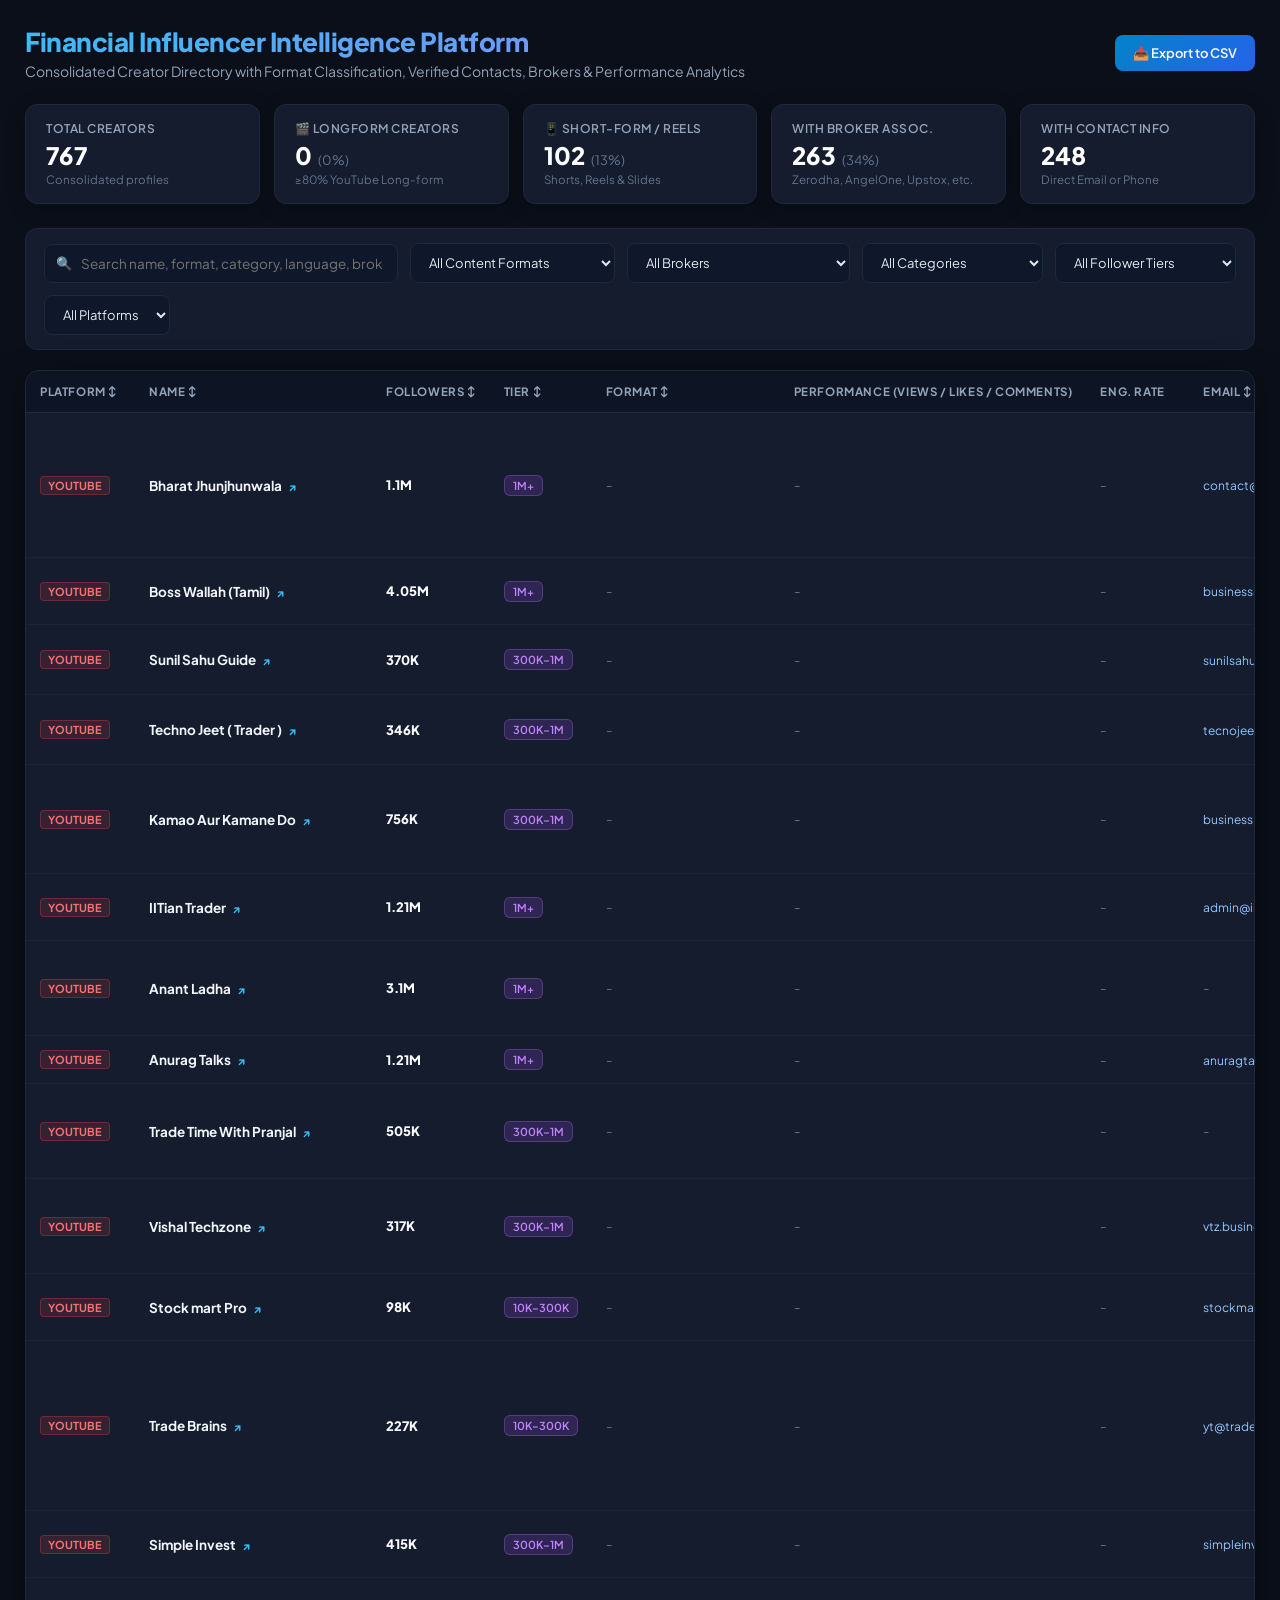
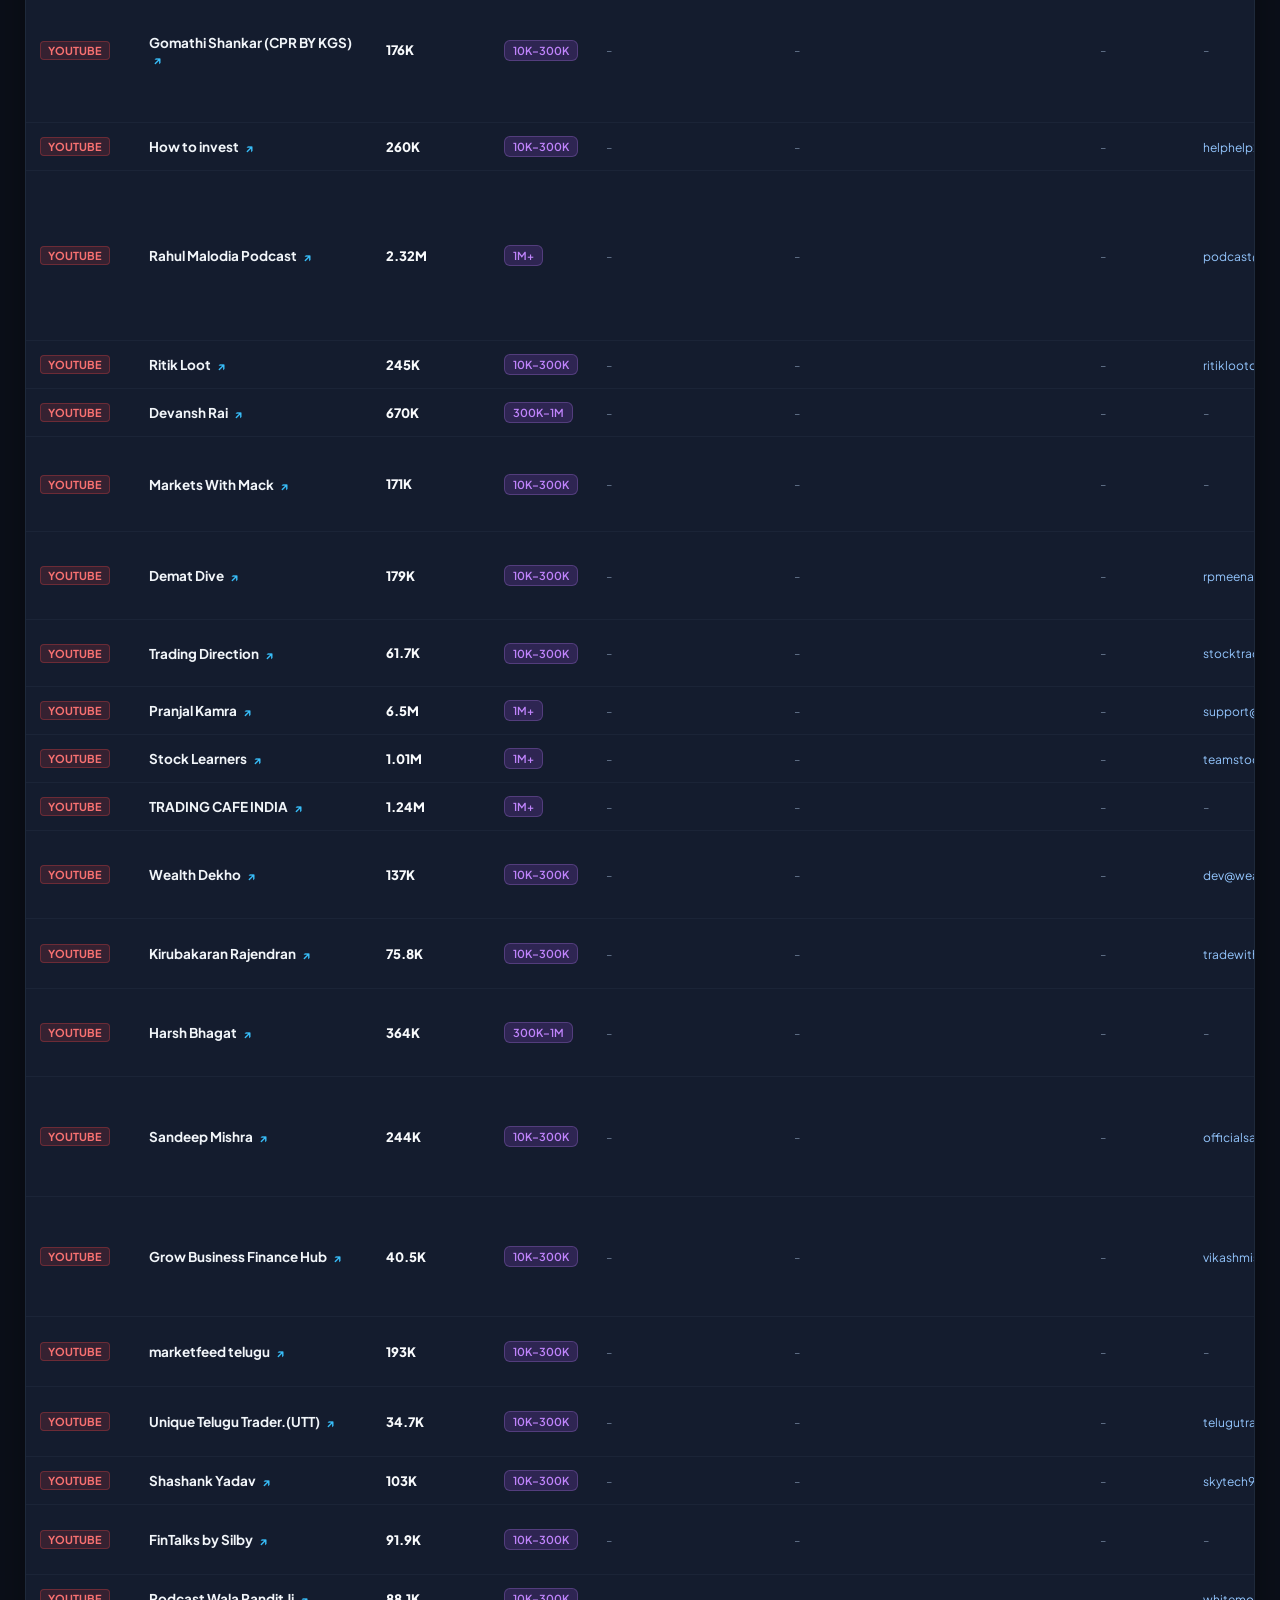
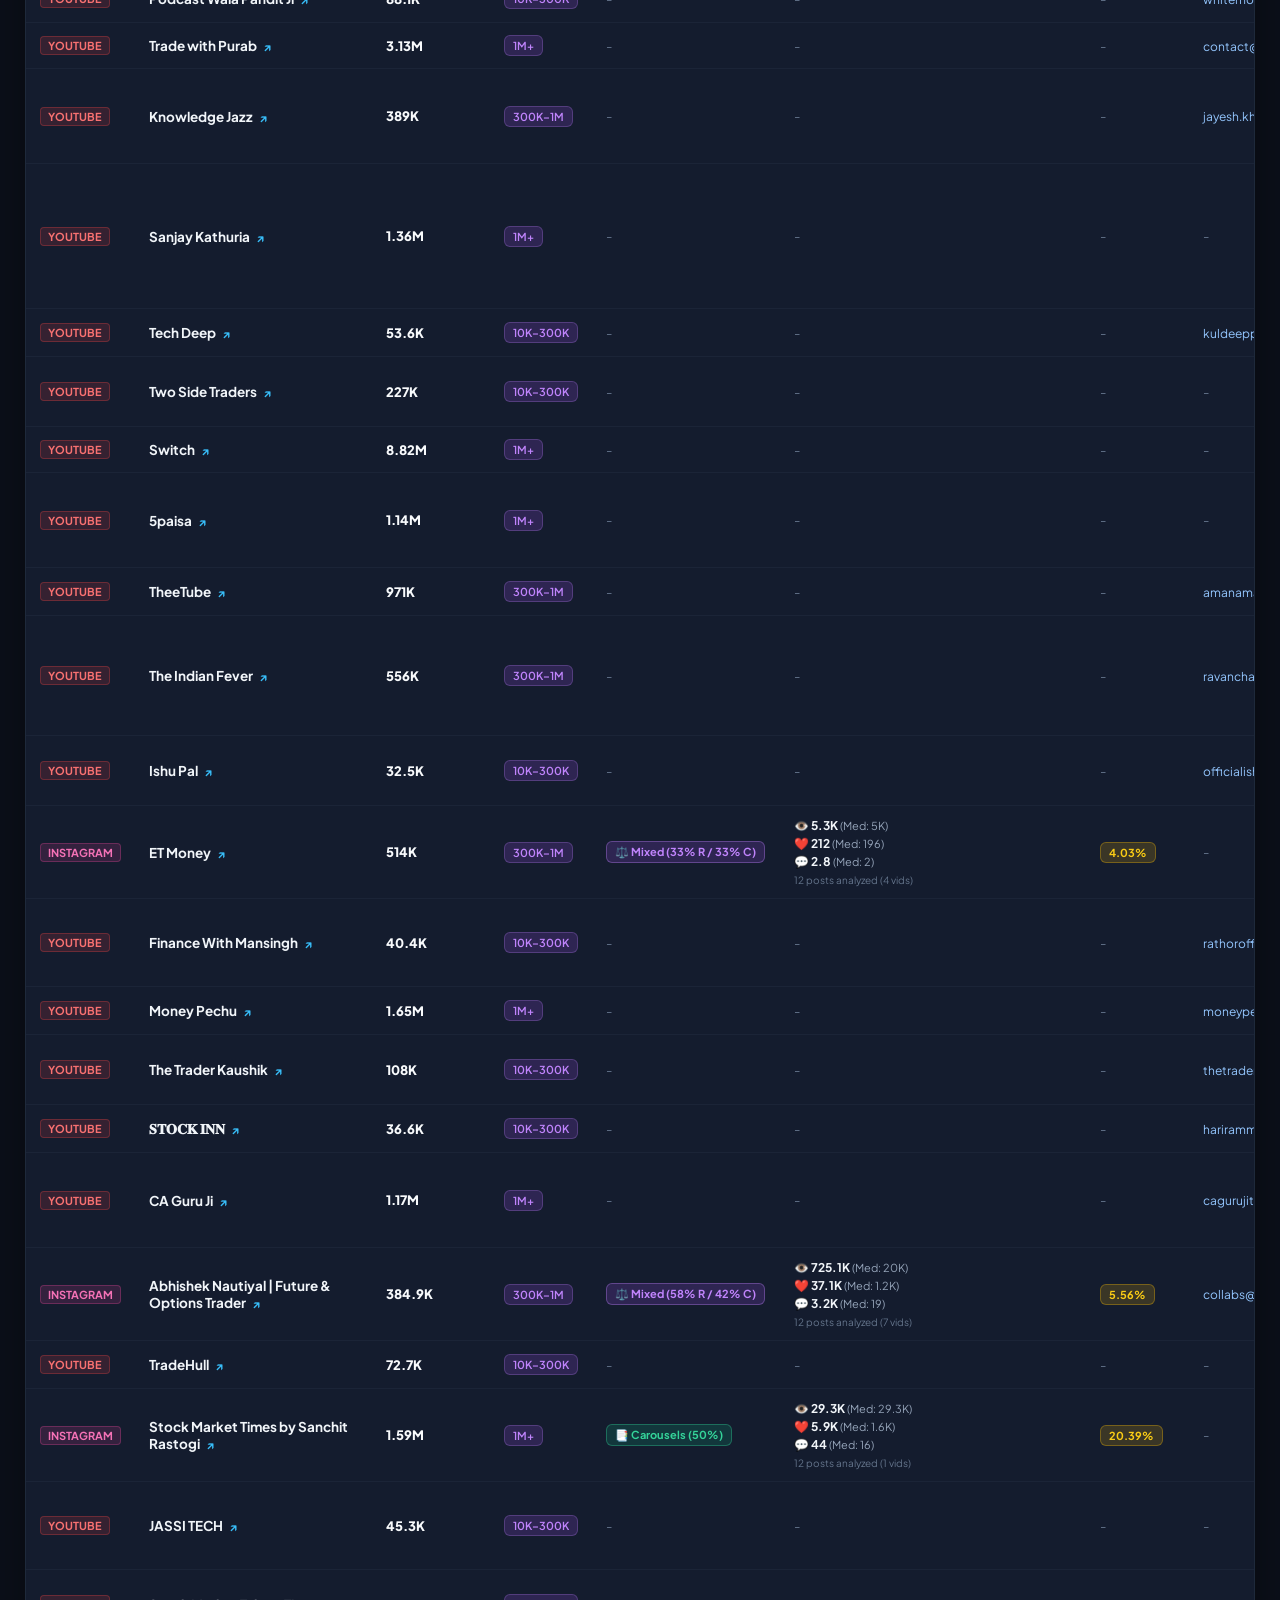
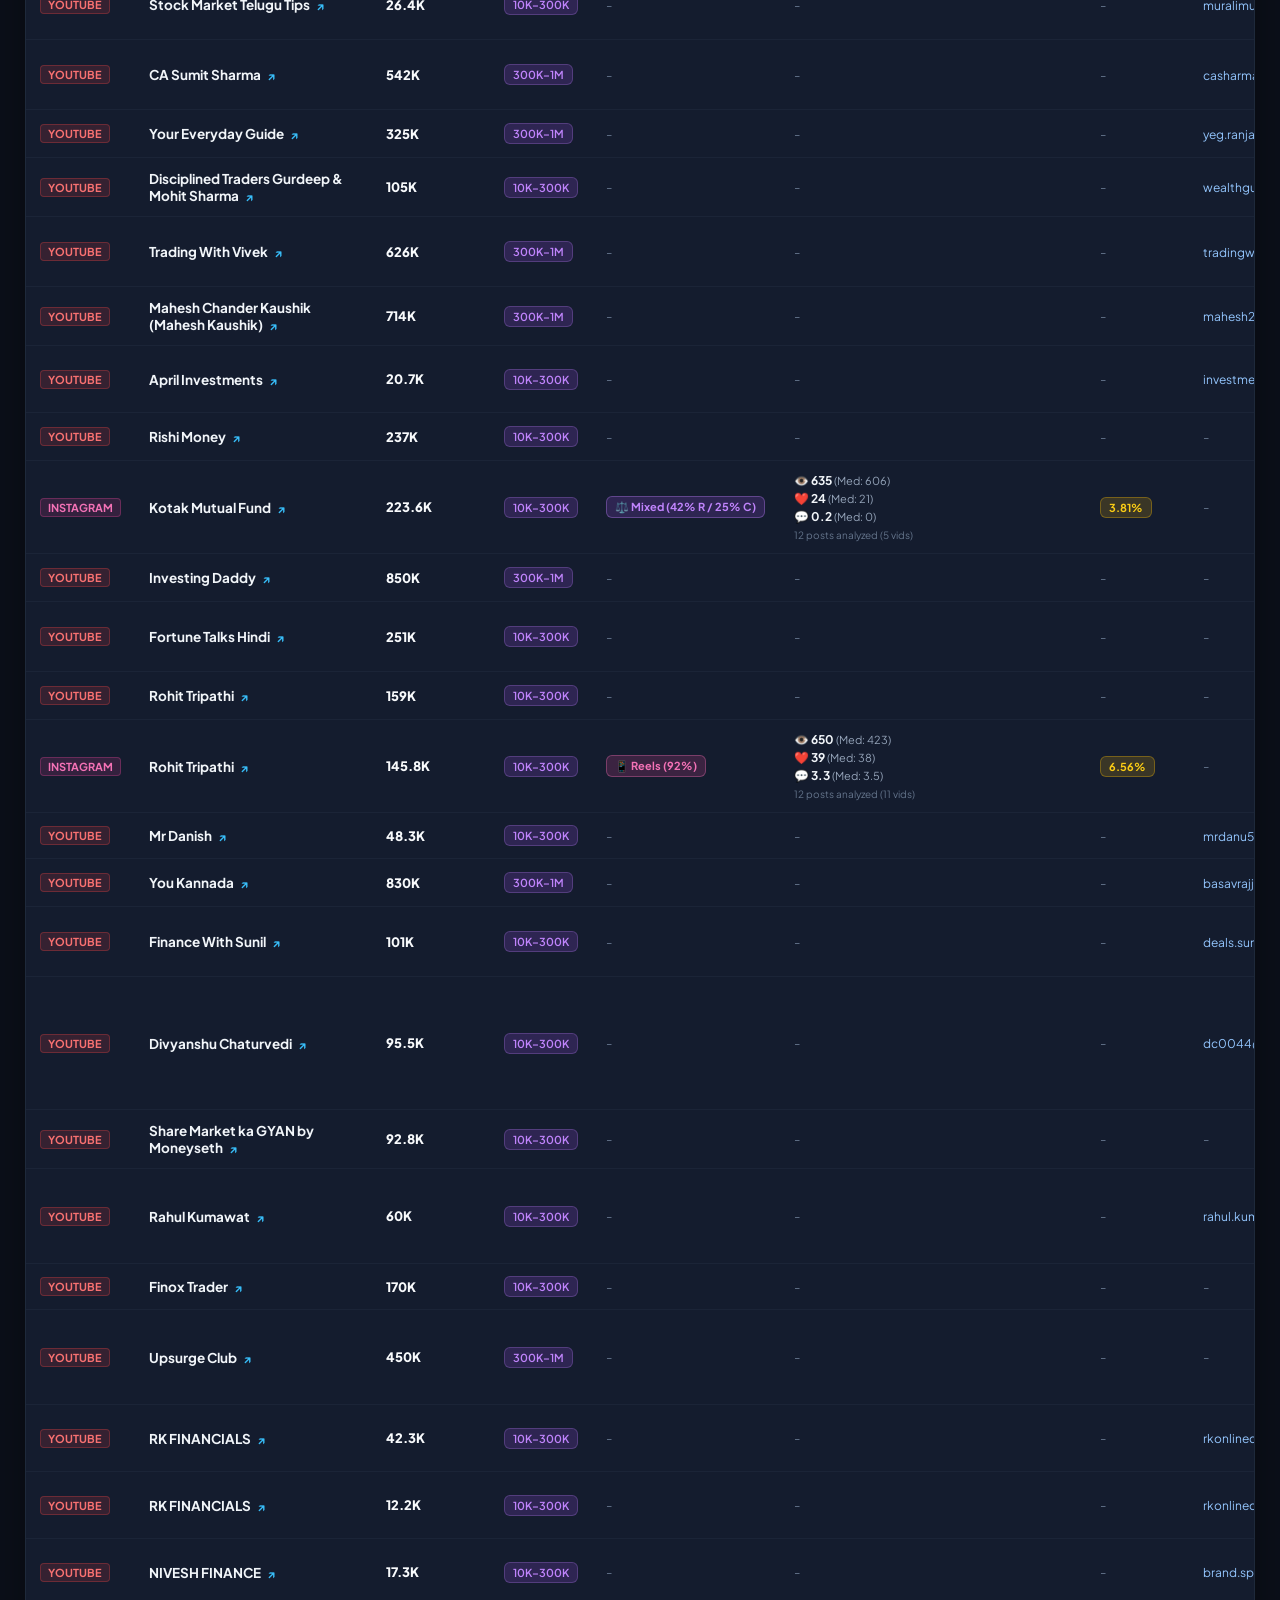
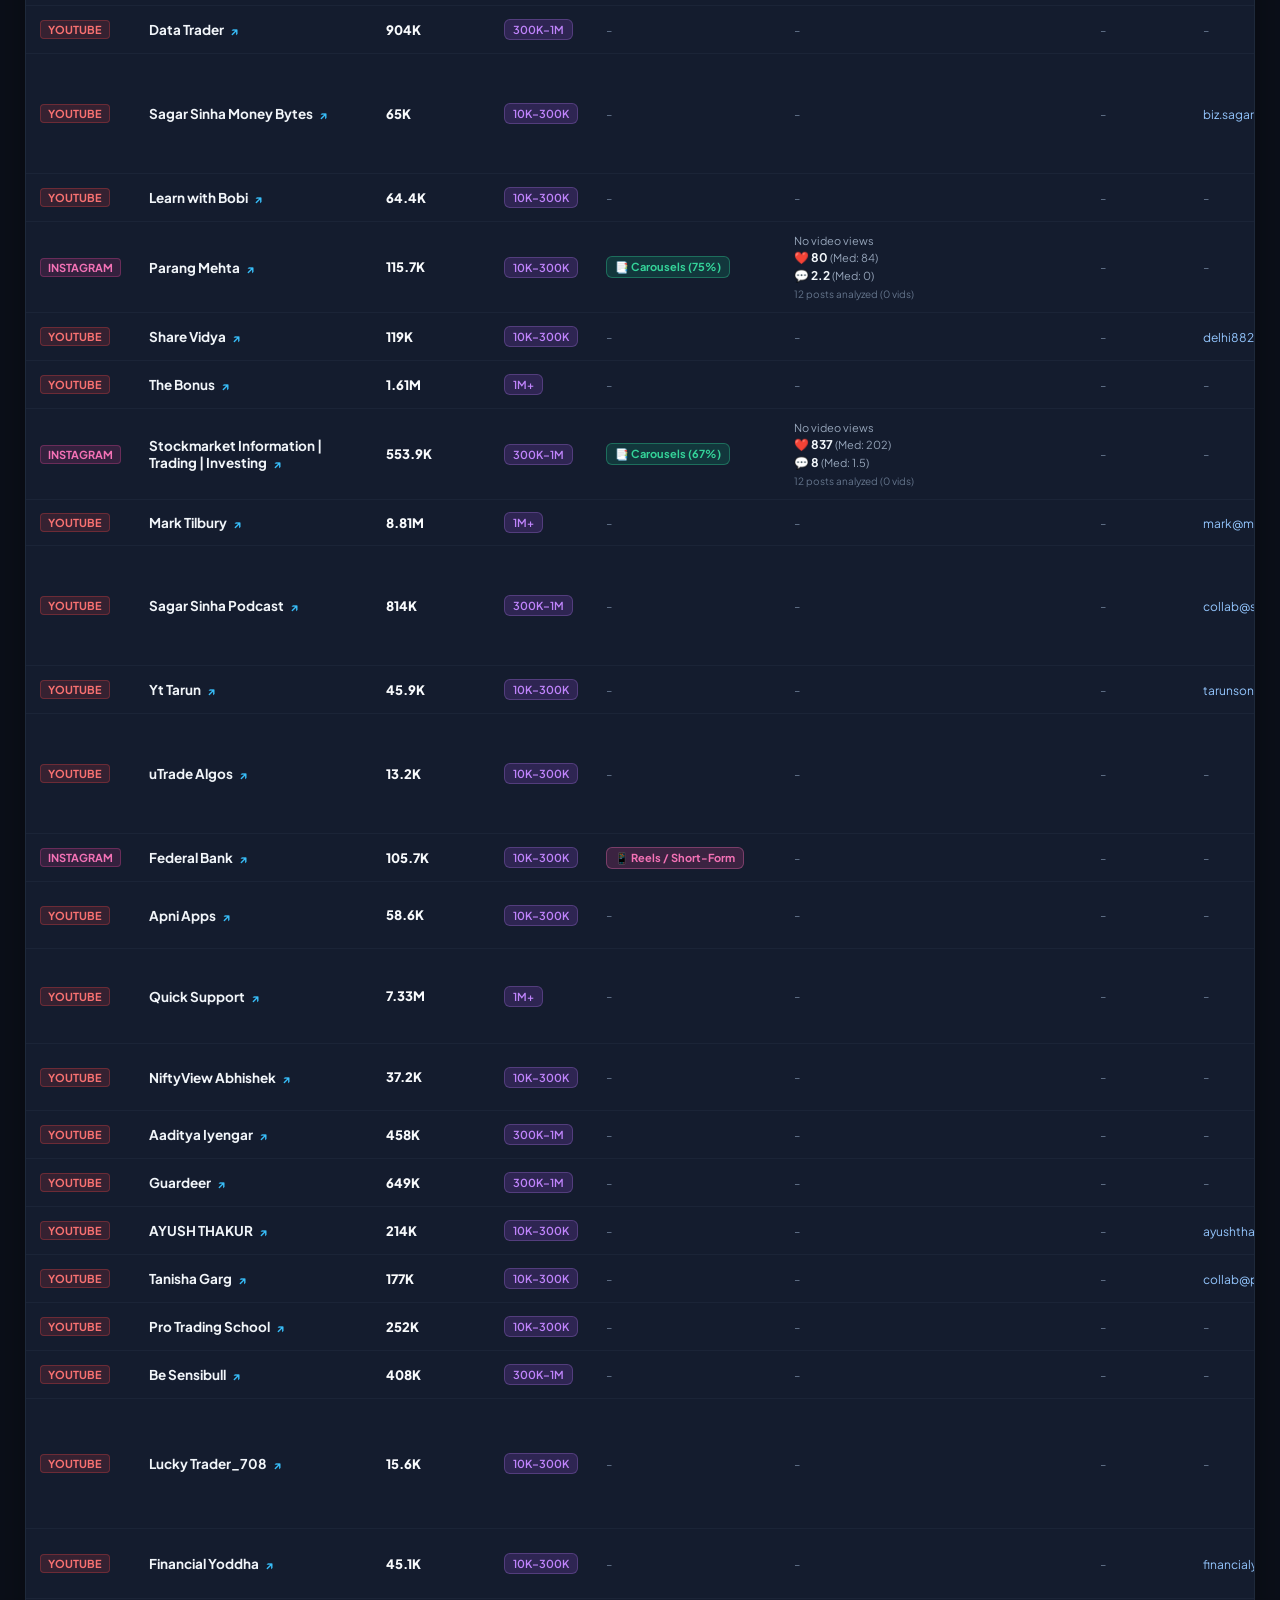
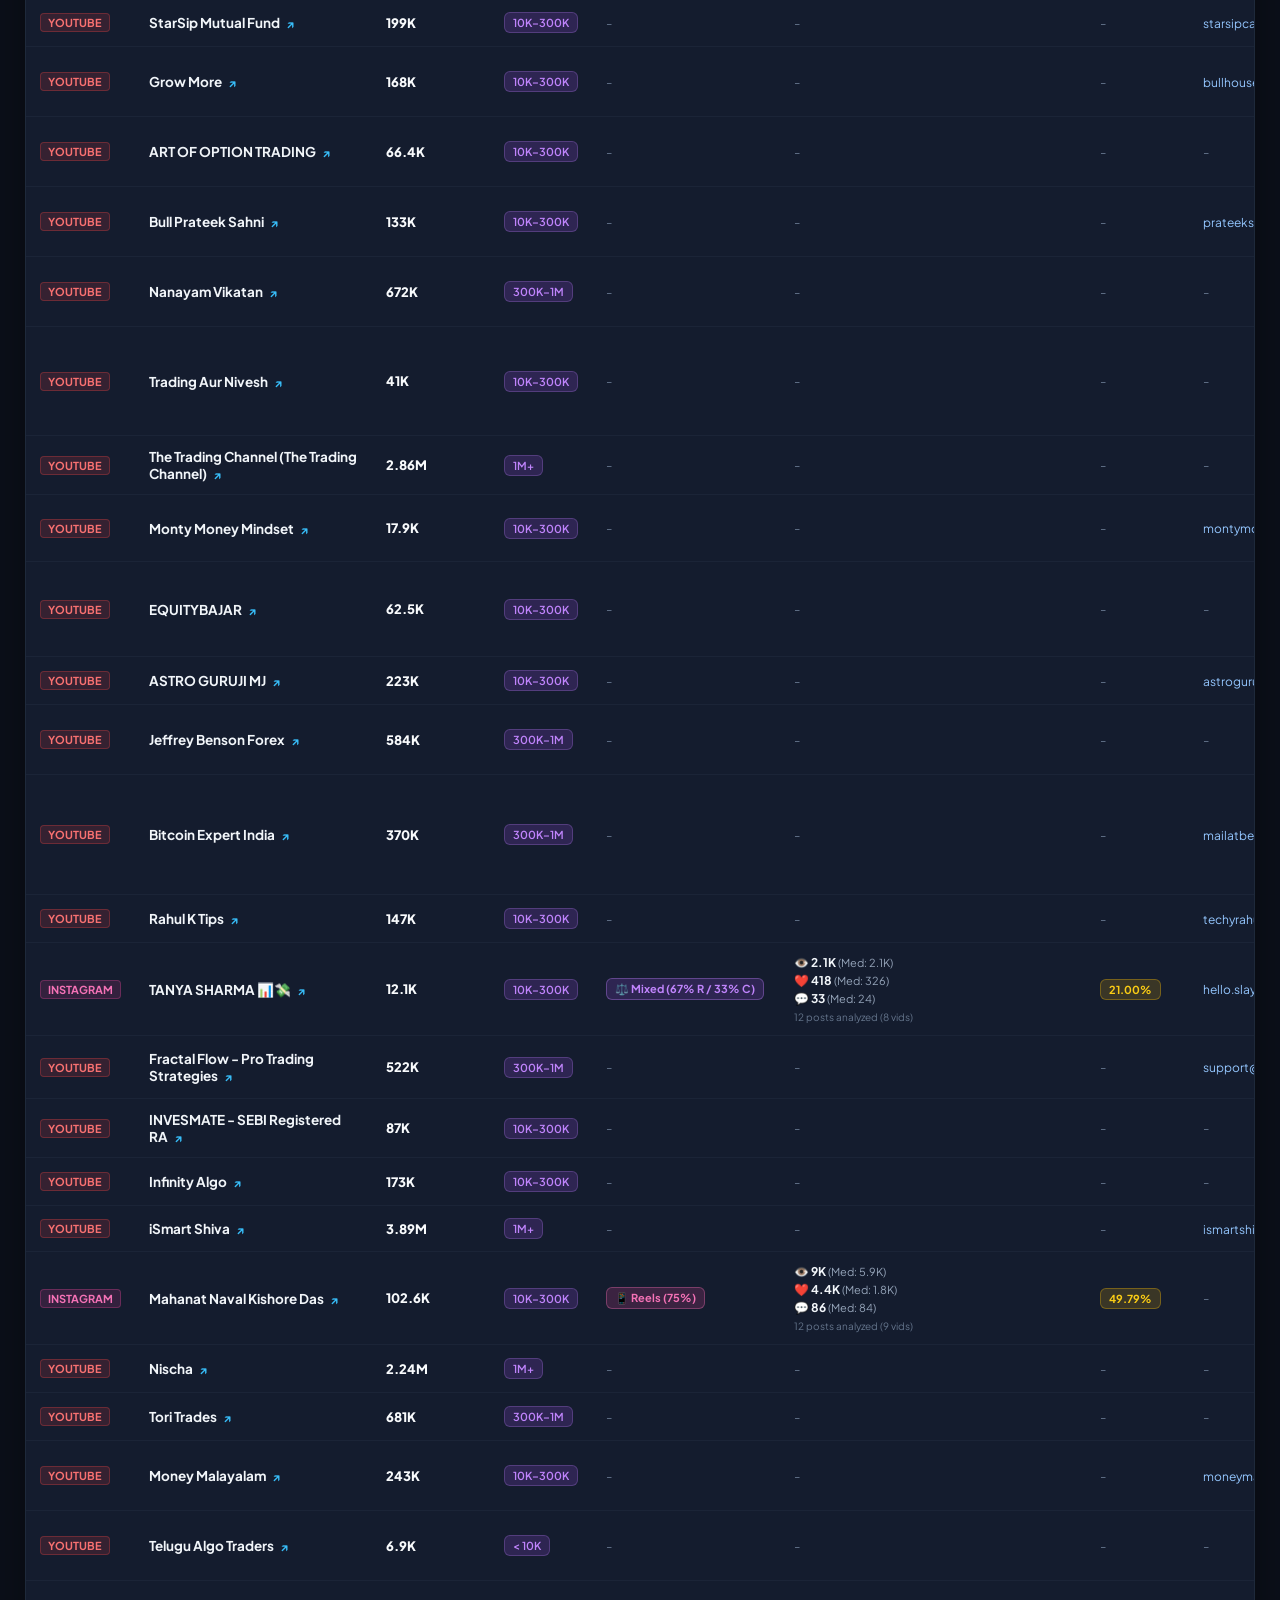
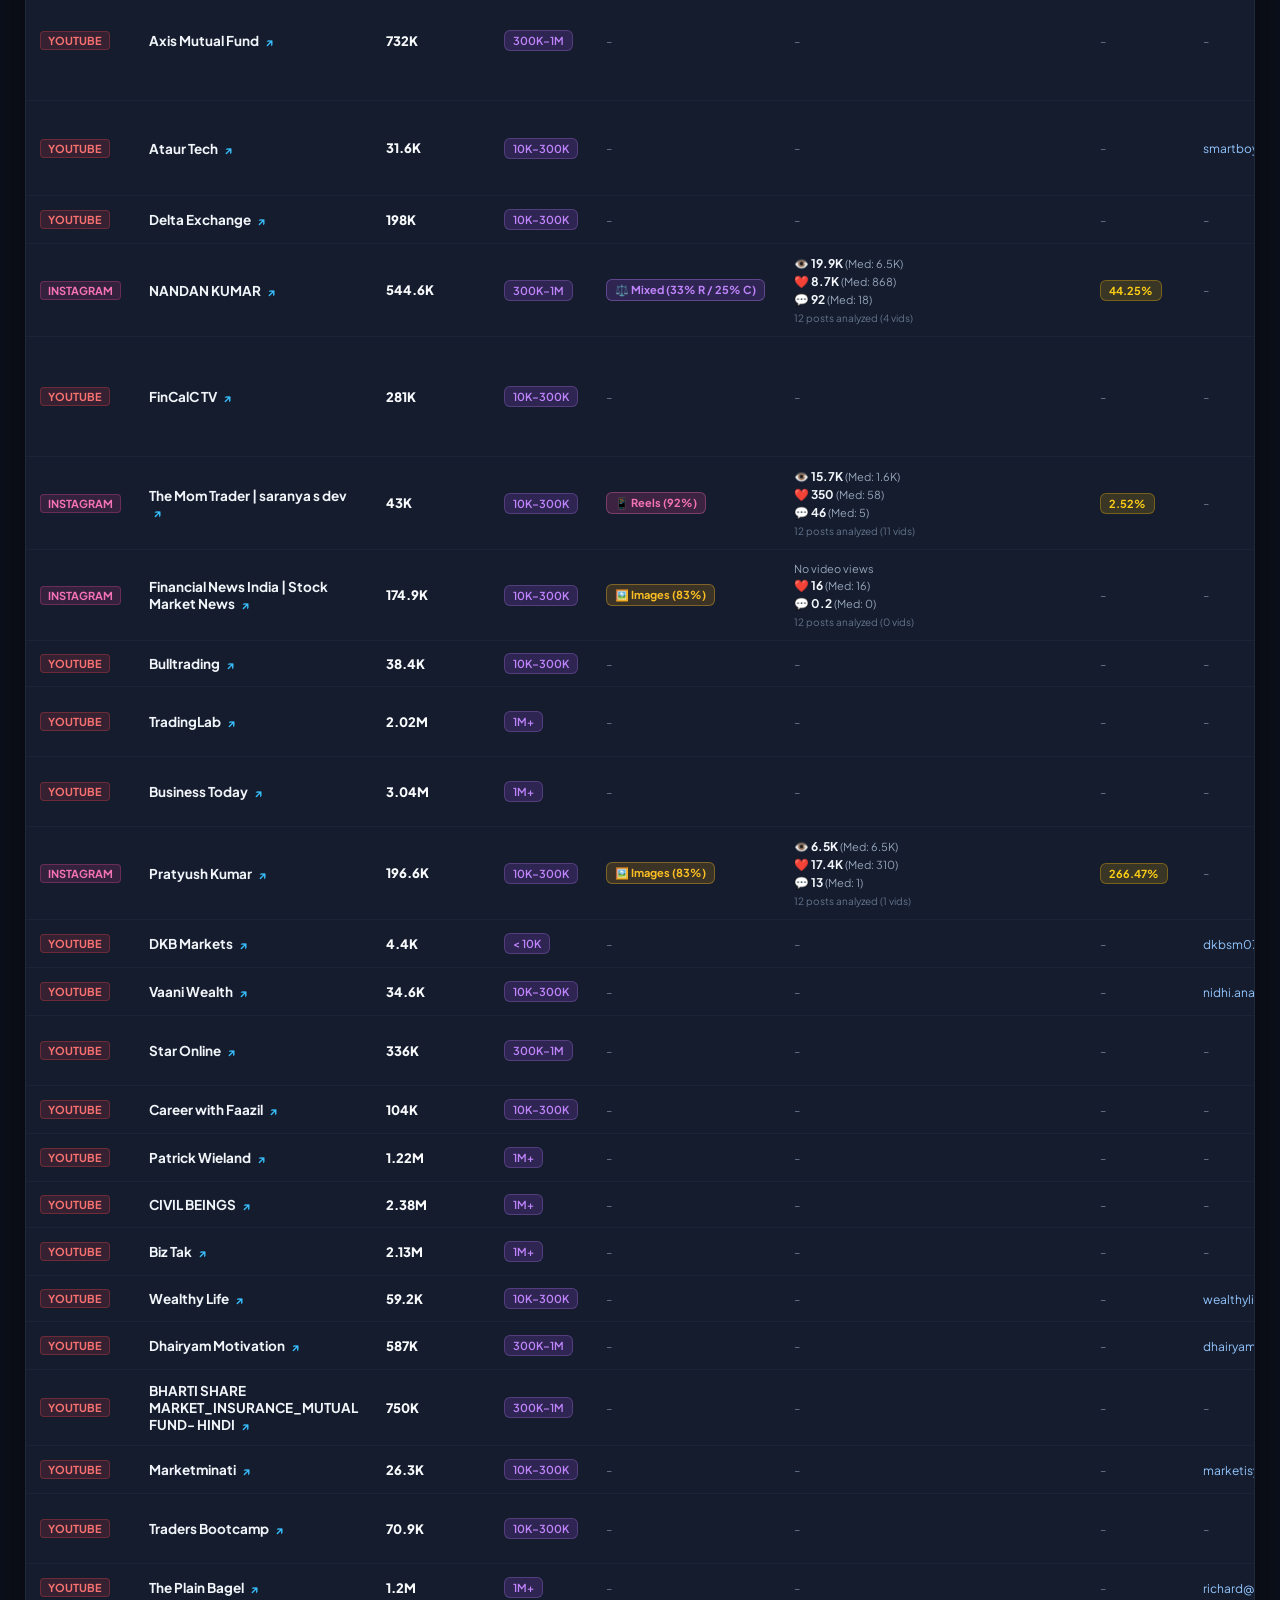
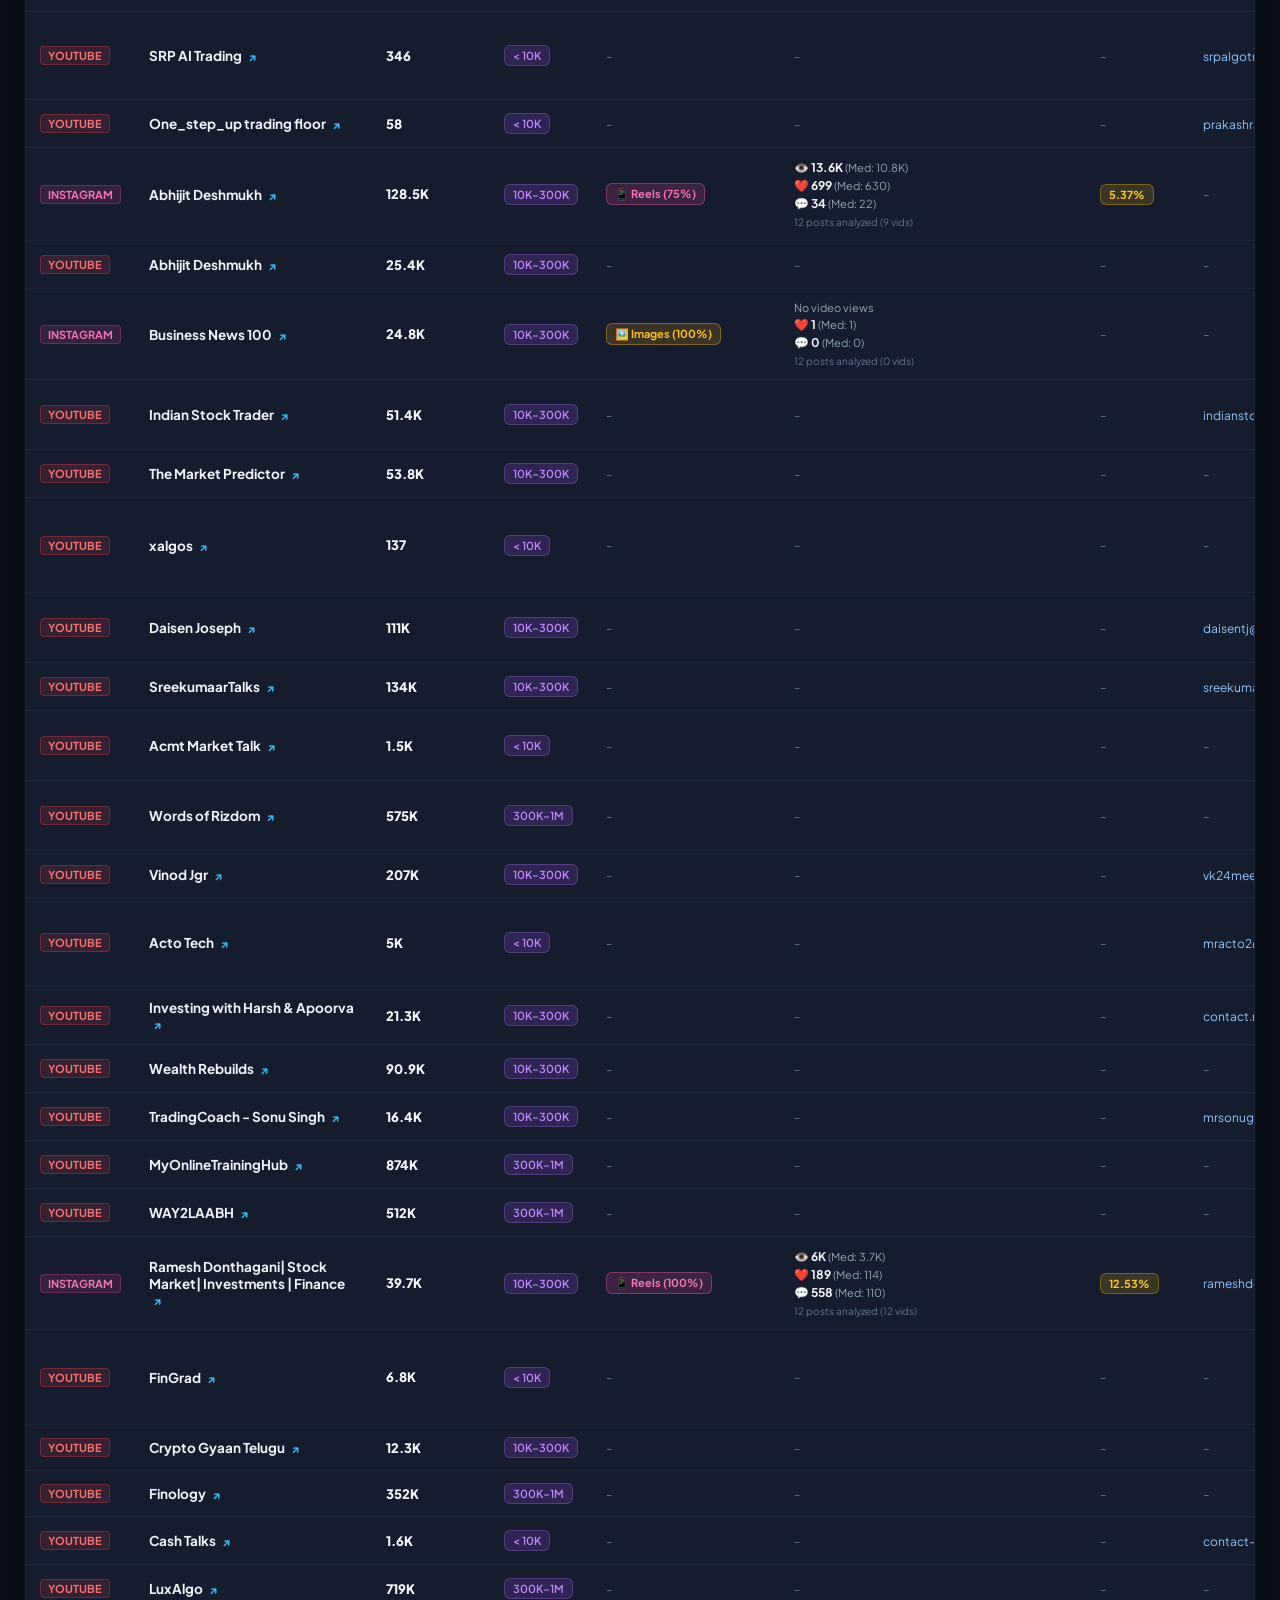
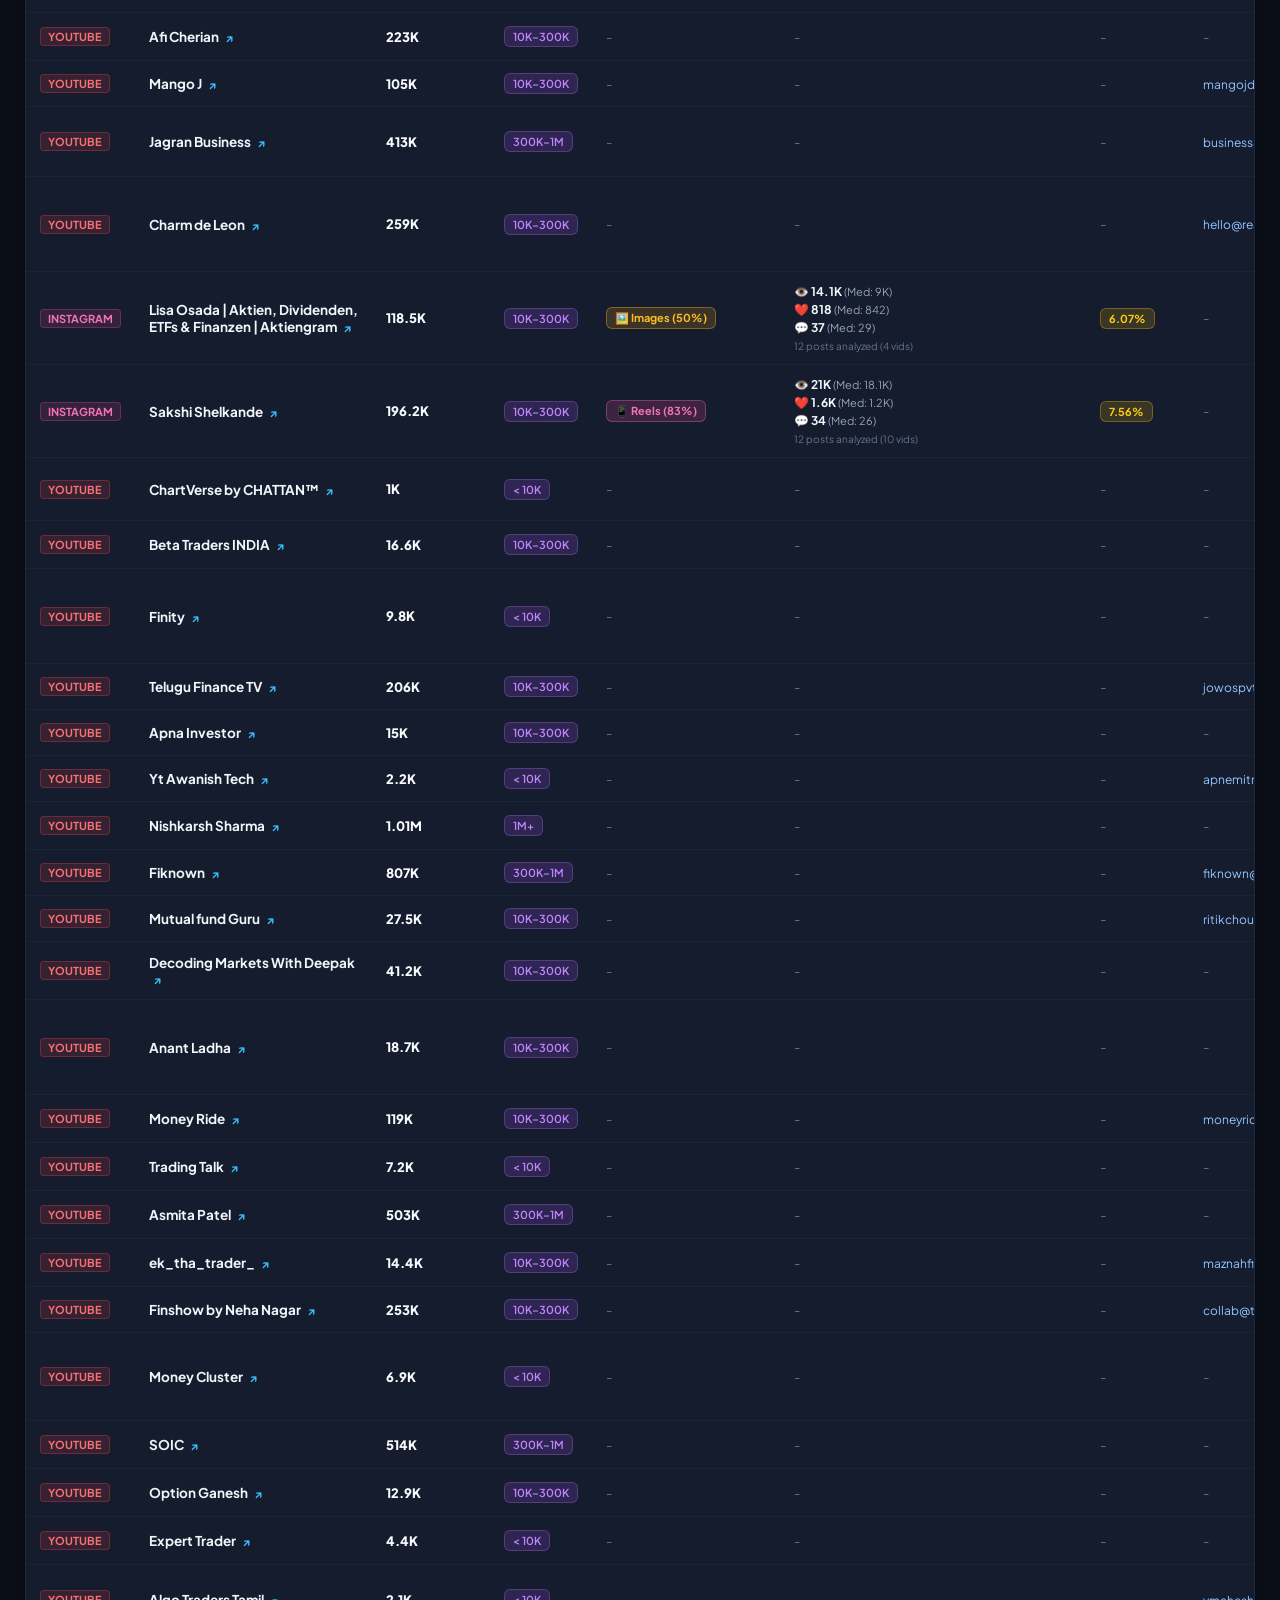
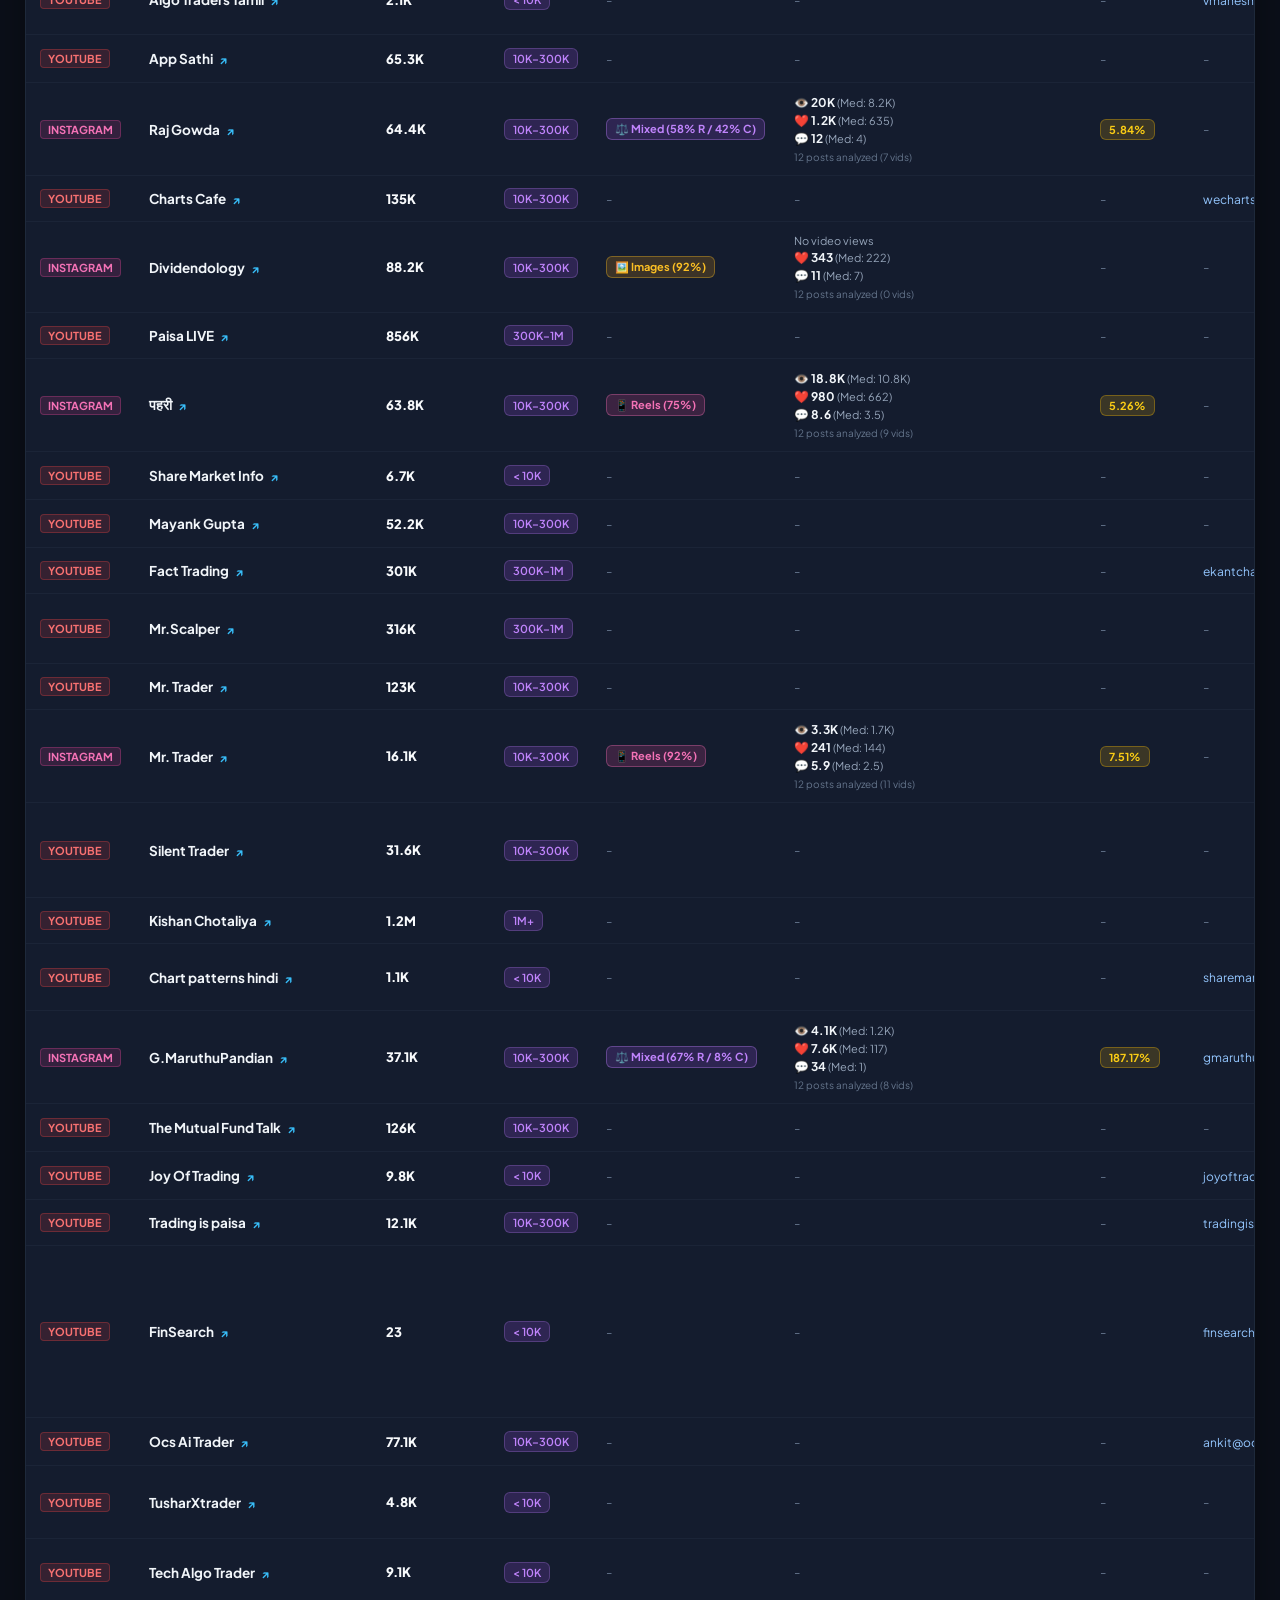
==== commit 68f5e655: "feat: complete deep video content audit, purge talk shows & non-stock channels, update frontend filt" ====
--- a/exports/creators_table.html
+++ b/exports/creators_table.html
@@ -121,27 +121,27 @@
         <div class="stats-grid">
             <div class="stat-card">
                 <div class="stat-title">Total Creators</div>
-                <div class="stat-value">182</div>
+                <div class="stat-value">767</div>
                 <div class="stat-desc">Consolidated profiles</div>
             </div>
             <div class="stat-card">
                 <div class="stat-title">🎬 Longform Creators</div>
-                <div class="stat-value">53 <span style="font-size: 13px; font-weight: normal; color: var(--text-sub);">(29%)</span></div>
+                <div class="stat-value">0 <span style="font-size: 13px; font-weight: normal; color: var(--text-sub);">(0%)</span></div>
                 <div class="stat-desc">&ge;80% YouTube Long-form</div>
             </div>
             <div class="stat-card">
                 <div class="stat-title">📱 Short-Form / Reels</div>
-                <div class="stat-value">81 <span style="font-size: 13px; font-weight: normal; color: var(--text-sub);">(45%)</span></div>
+                <div class="stat-value">102 <span style="font-size: 13px; font-weight: normal; color: var(--text-sub);">(13%)</span></div>
                 <div class="stat-desc">Shorts, Reels & Slides</div>
             </div>
             <div class="stat-card">
                 <div class="stat-title">With Broker Assoc.</div>
-                <div class="stat-value">59 <span style="font-size: 13px; font-weight: normal; color: var(--text-sub);">(32%)</span></div>
+                <div class="stat-value">263 <span style="font-size: 13px; font-weight: normal; color: var(--text-sub);">(34%)</span></div>
                 <div class="stat-desc">Zerodha, AngelOne, Upstox, etc.</div>
             </div>
             <div class="stat-card">
                 <div class="stat-title">With Contact Info</div>
-                <div class="stat-value">56</div>
+                <div class="stat-value">248</div>
                 <div class="stat-desc">Direct Email or Phone</div>
             </div>
         </div>
@@ -164,12 +164,12 @@
 
             <select id="brokerFilter" class="filter-select" onchange="applyFilters()">
                 <option value="">All Brokers</option>
-                <option value="Angel One">Angel One</option><option value="Binance">Binance</option><option value="CoinDCX">CoinDCX</option><option value="Delta Exchange">Delta Exchange</option><option value="Dhan">Dhan</option><option value="Dojis">Dojis</option><option value="FYERS">FYERS</option><option value="Groww">Groww</option><option value="INDmoney">INDmoney</option><option value="Kotak Neo">Kotak Neo</option><option value="MIRAE ASSET Sharekhan">MIRAE ASSET Sharekhan</option><option value="Motilal Oswal">Motilal Oswal</option><option value="Paytm Money">Paytm Money</option><option value="Share India">Share India</option><option value="Tastytrade">Tastytrade</option><option value="TradeSmart">TradeSmart</option><option value="Upstox">Upstox</option><option value="Varun Capital">Varun Capital</option><option value="Wealthy">Wealthy</option><option value="Zerodha">Zerodha</option>
+                <option value="5Paisa">5Paisa</option><option value="AC Agarwal">AC Agarwal</option><option value="Alice Blue">Alice Blue</option><option value="Anand Rathi">Anand Rathi</option><option value="Angel One">Angel One</option><option value="Arihant Capital">Arihant Capital</option><option value="Bigul">Bigul</option><option value="Binance">Binance</option><option value="CoinDCX">CoinDCX</option><option value="CoinSwitch">CoinSwitch</option><option value="Delta Exchange">Delta Exchange</option><option value="Dhan">Dhan</option><option value="Dojis">Dojis</option><option value="FYERS">FYERS</option><option value="Finvasia (Shoonya)">Finvasia (Shoonya)</option><option value="Firstock">Firstock</option><option value="FlatTrade">FlatTrade</option><option value="Groww">Groww</option><option value="HDFC Securities / HDFC Sky">HDFC Securities / HDFC Sky</option><option value="ICICI Direct">ICICI Direct</option><option value="INDmoney">INDmoney</option><option value="Kotak Neo">Kotak Neo</option><option value="MIRAE ASSET Sharekhan">MIRAE ASSET Sharekhan</option><option value="Motilal Oswal">Motilal Oswal</option><option value="Nuvama Wealth">Nuvama Wealth</option><option value="Paytm Money">Paytm Money</option><option value="Religare Broking">Religare Broking</option><option value="Rupeezy">Rupeezy</option><option value="SBI Securities">SBI Securities</option><option value="Samco Securities">Samco Securities</option><option value="Share India">Share India</option><option value="Stoxkart">Stoxkart</option><option value="Swastika Investmart">Swastika Investmart</option><option value="TradeSmart">TradeSmart</option><option value="TradeStation">TradeStation</option><option value="TradeZero">TradeZero</option><option value="Upstox">Upstox</option><option value="Wealthy">Wealthy</option><option value="Zebu">Zebu</option><option value="Zerodha">Zerodha</option><option value="m.Stock">m.Stock</option>
             </select>
 
             <select id="catFilter" class="filter-select" onchange="applyFilters()">
                 <option value="">All Categories</option>
-                <option value="Algo Trading">Algo Trading</option><option value="Commodity Trading">Commodity Trading</option><option value="Crypto">Crypto</option><option value="Equity">Equity</option><option value="F&O">F&O</option><option value="Fundamental Analysis">Fundamental Analysis</option><option value="IPO">IPO</option><option value="Intraday">Intraday</option><option value="Market News">Market News</option><option value="Mutual Funds">Mutual Funds</option><option value="Personal Finance">Personal Finance</option><option value="Technical Analysis">Technical Analysis</option>
+                <option value="Algo Trading">Algo Trading</option><option value="Commodity Trading">Commodity Trading</option><option value="Crypto">Crypto</option><option value="Equity">Equity</option><option value="F&O">F&O</option><option value="Forex">Forex</option><option value="Fundamental Analysis">Fundamental Analysis</option><option value="IPO">IPO</option><option value="Intraday">Intraday</option><option value="Long-term Investing">Long-term Investing</option><option value="Market News">Market News</option><option value="Mutual Funds">Mutual Funds</option><option value="Personal Finance">Personal Finance</option><option value="Swing Trading">Swing Trading</option><option value="Technical Analysis">Technical Analysis</option>
             </select>
 
             <select id="bucketFilter" class="filter-select" onchange="applyFilters()">
@@ -211,3095 +211,13040 @@
                     </thead>
                     <tbody>
                         
-        <tr data-category="Equity" data-broker="CoinDCX, FYERS" data-bucket="1M+" data-platform="Youtube" data-format="hybrid">
-            <td><span class="platform-tag platform-youtube">Youtube</span></td>
-            <td><strong class="creator-name">Mahendra Dogney : Life coach</strong> <a href="https://www.youtube.com/channel/UCLLJt2t6WYpxWktsl1e429Q" target="_blank" rel="noopener" class="link-btn" title="Open YouTube Profile">↗</a></td>
-            <td data-order="4510000"><span class="followers-num">4.51M</span></td>
+        <tr data-category="Technical Analysis" data-broker="Delta Exchange, Dojis" data-bucket="1M+" data-platform="Youtube" data-format="all">
+            <td><span class="platform-tag platform-youtube">Youtube</span></td>
+            <td><strong class="creator-name">Bharat Jhunjhunwala</strong> <a href="https://www.youtube.com/channel/UCiyqiag20iAsOwL9SHJMQ4g" target="_blank" rel="noopener" class="link-btn" title="Open YouTube Profile">↗</a></td>
+            <td data-order="1100000"><span class="followers-num">1.1M</span></td>
             <td><span class="badge badge-bucket">1M+</span></td>
-            <td><span class="badge badge-fmt badge-fmt-hybrid" title="70% Longform, 30% Shorts">⚖️ Hybrid (70% L / 30% S)</span></td>
-            <td><div class="perf-cell"><div class="perf-metric">👁️ <strong>7.3K</strong> <span class="perf-sub">(Med: 2.1K)</span></div><div class="perf-metric">❤️ <strong>396</strong> <span class="perf-sub">(Med: 144)</span></div><div class="perf-metric">💬 <strong>15</strong> <span class="perf-sub">(Med: 8.5)</span></div><div class="perf-sample">20 videos analyzed (18 eligible)</div></div></td>
-            <td><span class="badge badge-eng">5.63%</span></td>
-            <td><a href="mailto:mahendradogneylifecoach@gmail.com" class="email-link" title="mahendradogneylifecoach@gmail.com">mahendradogneylifecoach@gmail.com</a></td>
-            <td><span class="text-muted">-</span></td>
-            <td><span class="badge badge-cat">Equity</span></td>
-            <td><span class="lang-tag">Hindi</span></td>
-            <td><span class="badge badge-broker">CoinDCX</span> <span class="badge badge-broker">FYERS</span></td>
-            <td><a href="https://tatvamlife.com/" target="_blank" rel="noopener" class="site-badge" title="https://tatvamlife.com/">🌐 tatvamlife.com ↗</a></td>
-            <td><div class="social-flex"><a href="https://t.me/mahendradognelifecoach" target="_blank" rel="noopener" class="social-pill pill-telegram" title="Telegram: https://t.me/mahendradognelifecoach">✈️ @mahendradognelifecoach</a><a href="https://whatsapp.com/channel/0029VaAFWvO8V0tlQfOypt3M" target="_blank" rel="noopener" class="social-pill pill-whatsapp" title="Whatsapp: https://whatsapp.com/channel/0029VaAFWvO8V0tlQfOypt3M">💬 WhatsApp</a><a href="https://www.facebook.com/mahendradogney164/?modal=admin_todo_tour" target="_blank" rel="noopener" class="social-pill pill-facebook" title="Facebook: https://www.facebook.com/mahendradogney164/?modal=admin_todo_tour">📘 fb/mahendradogney164</a></div></td>
-        </tr>
-        
-        <tr data-category="Equity" data-broker="CoinDCX, Delta Exchange, Paytm Money, Zerodha" data-bucket="1M+" data-platform="Youtube" data-format="hybrid">
-            <td><span class="platform-tag platform-youtube">Youtube</span></td>
-            <td><strong class="creator-name">Dr. Mukul Agrawal : Stock Market Coach</strong> <a href="https://www.youtube.com/channel/UCPs8w9f1gqe4BqkbI-9wTnw" target="_blank" rel="noopener" class="link-btn" title="Open YouTube Profile">↗</a></td>
-            <td data-order="1800000"><span class="followers-num">1.8M</span></td>
+            <td><span class="text-muted">-</span></td>
+            <td><span class="text-muted">-</span></td>
+            <td><span class="text-muted">-</span></td>
+            <td><a href="mailto:contact@prorsi.com" class="email-link" title="contact@prorsi.com">contact@prorsi.com</a></td>
+            <td><a href="tel:+917848753225" class="phone-link">+917848753225</a></td>
+            <td><span class="badge badge-cat">Technical Analysis</span></td>
+            <td><span class="lang-tag">Hindi</span></td>
+            <td><span class="badge badge-broker">Delta Exchange</span> <span class="badge badge-broker">Dojis</span></td>
+            <td><a href="https://prorsi.com/courses" target="_blank" rel="noopener" class="site-badge" title="https://prorsi.com/courses">🌐 prorsi.com ↗</a></td>
+            <td><div class="social-flex"><a href="https://t.me/jhunjhunwala_bh" target="_blank" rel="noopener" class="social-pill pill-telegram" title="Telegram: https://t.me/jhunjhunwala_bh">✈️ @jhunjhunwala_bh</a><a href="https://whatsapp.com/channel/0029VbBCDF7BA1ewTPPlOt3y" target="_blank" rel="noopener" class="social-pill pill-whatsapp" title="Whatsapp: https://whatsapp.com/channel/0029VbBCDF7BA1ewTPPlOt3y">💬 WhatsApp</a><a href="https://www.linkedin.com/in/bharatmftacmtcftemsta/" target="_blank" rel="noopener" class="social-pill pill-linkedin" title="Linkedin: https://www.linkedin.com/in/bharatmftacmtcftemsta/">💼 in/bharatmftacmtcftemsta</a><a href="https://x.com/jhunjhunwala_b" target="_blank" rel="noopener" class="social-pill pill-twitter" title="Twitter: https://x.com/jhunjhunwala_b">𝕏 @jhunjhunwala_b</a><a href="https://www.facebook.com/profile.php?id=100078487532256" target="_blank" rel="noopener" class="social-pill pill-facebook" title="Facebook: https://www.facebook.com/profile.php?id=100078487532256">📘 fb/profile.php</a></div></td>
+        </tr>
+        
+        <tr data-category="Personal Finance" data-broker="Binance, Paytm Money, Zerodha" data-bucket="1M+" data-platform="Youtube" data-format="all">
+            <td><span class="platform-tag platform-youtube">Youtube</span></td>
+            <td><strong class="creator-name">Boss Wallah (Tamil)</strong> <a href="https://www.youtube.com/channel/UC2tHVZt2H06GJgMrrkuvdzw" target="_blank" rel="noopener" class="link-btn" title="Open YouTube Profile">↗</a></td>
+            <td data-order="4050000"><span class="followers-num">4.05M</span></td>
             <td><span class="badge badge-bucket">1M+</span></td>
-            <td><span class="badge badge-fmt badge-fmt-hybrid" title="45% Longform, 55% Shorts">⚖️ Hybrid (45% L / 55% S)</span></td>
-            <td><div class="perf-cell"><div class="perf-metric">👁️ <strong>36.3K</strong> <span class="perf-sub">(Med: 26.1K)</span></div><div class="perf-metric">❤️ <strong>1.3K</strong> <span class="perf-sub">(Med: 724)</span></div><div class="perf-metric">💬 <strong>56</strong> <span class="perf-sub">(Med: 32)</span></div><div class="perf-sample">20 videos analyzed (20 eligible)</div></div></td>
-            <td><span class="badge badge-eng">3.67%</span></td>
-            <td><span class="text-muted">-</span></td>
-            <td><a href="tel:+919708094321" class="phone-link">+919708094321</a></td>
-            <td><span class="badge badge-cat">Equity</span></td>
-            <td><span class="lang-tag">Hindi</span></td>
-            <td><span class="badge badge-broker">CoinDCX</span> <span class="badge badge-broker">Delta Exchange</span> <span class="badge badge-broker">Paytm Money</span> <span class="badge badge-broker">Zerodha</span></td>
-            <td><a href="https://shorturl.at/MPS4M" target="_blank" rel="noopener" class="site-badge" title="https://shorturl.at/MPS4M">🌐 shorturl.at ↗</a></td>
-            <td><div class="social-flex"><a href="https://t.me/themukulagrawal" target="_blank" rel="noopener" class="social-pill pill-telegram" title="Telegram: https://t.me/themukulagrawal">✈️ @themukulagrawal</a><a href="https://wa.me/qr/OGE5QE2GE4SDL1" target="_blank" rel="noopener" class="social-pill pill-whatsapp" title="Whatsapp: https://wa.me/qr/OGE5QE2GE4SDL1">💬 WhatsApp</a><a href="https://whatsapp.com/channel/0029Va9Geoy72WTt3Qnro42V" target="_blank" rel="noopener" class="social-pill pill-whatsapp" title="Whatsapp: https://whatsapp.com/channel/0029Va9Geoy72WTt3Qnro42V">💬 WhatsApp</a><a href="https://www.linkedin.com/in/themukulagrawal/" target="_blank" rel="noopener" class="social-pill pill-linkedin" title="Linkedin: https://www.linkedin.com/in/themukulagrawal/">💼 in/themukulagrawal</a><a href="https://x.com/drmukulagrawal" target="_blank" rel="noopener" class="social-pill pill-twitter" title="Twitter: https://x.com/drmukulagrawal">𝕏 @drmukulagrawal</a><a href="https://www.facebook.com/themukulagrawal/" target="_blank" rel="noopener" class="social-pill pill-facebook" title="Facebook: https://www.facebook.com/themukulagrawal/">📘 fb/themukulagrawal</a><a href="https://www.facebook.com/themukulagrawal" target="_blank" rel="noopener" class="social-pill pill-facebook" title="Facebook: https://www.facebook.com/themukulagrawal">📘 fb/themukulagrawal</a></div></td>
-        </tr>
-        
-        <tr data-category="Technical Analysis" data-broker="Delta Exchange" data-bucket="1M+" data-platform="Youtube" data-format="longform">
-            <td><span class="platform-tag platform-youtube">Youtube</span></td>
-            <td><strong class="creator-name">Neeraj joshi</strong> <a href="https://www.youtube.com/channel/UCfYHvYyFICHwHVO9lHwmiig" target="_blank" rel="noopener" class="link-btn" title="Open YouTube Profile">↗</a></td>
-            <td data-order="5140000"><span class="followers-num">5.14M</span></td>
+            <td><span class="text-muted">-</span></td>
+            <td><span class="text-muted">-</span></td>
+            <td><span class="text-muted">-</span></td>
+            <td><a href="mailto:business@bosswallah.com" class="email-link" title="business@bosswallah.com">business@bosswallah.com</a></td>
+            <td><span class="text-muted">-</span></td>
+            <td><span class="badge badge-cat">Personal Finance</span></td>
+            <td><span class="lang-tag">Mixed</span></td>
+            <td><span class="badge badge-broker">Binance</span> <span class="badge badge-broker">Paytm Money</span> <span class="badge badge-broker">Zerodha</span></td>
+            <td><a href="https://www.binance.com/register?ref=1264242990" target="_blank" rel="noopener" class="site-badge" title="https://www.binance.com/register?ref=1264242990">🌐 binance.com ↗</a></td>
+            <td><span class="text-muted">-</span></td>
+        </tr>
+        
+        <tr data-category="Technical Analysis" data-broker="Dhan, FYERS" data-bucket="300K–1M" data-platform="Youtube" data-format="all">
+            <td><span class="platform-tag platform-youtube">Youtube</span></td>
+            <td><strong class="creator-name">Sunil Sahu Guide</strong> <a href="https://www.youtube.com/channel/UCo5ujm2NK320Lit5biyectQ" target="_blank" rel="noopener" class="link-btn" title="Open YouTube Profile">↗</a></td>
+            <td data-order="370000"><span class="followers-num">370K</span></td>
+            <td><span class="badge badge-bucket">300K–1M</span></td>
+            <td><span class="text-muted">-</span></td>
+            <td><span class="text-muted">-</span></td>
+            <td><span class="text-muted">-</span></td>
+            <td><a href="mailto:sunilsahuoffice97@gmail.com" class="email-link" title="sunilsahuoffice97@gmail.com">sunilsahuoffice97@gmail.com</a></td>
+            <td><a href="tel:+917241142314" class="phone-link">+917241142314</a></td>
+            <td><span class="badge badge-cat">Technical Analysis</span></td>
+            <td><span class="lang-tag">Hindi</span></td>
+            <td><span class="badge badge-broker">Dhan</span> <span class="badge badge-broker">FYERS</span></td>
+            <td><a href="https://signup.fyers.in/?utm_source=social&utm_medium=fixed&utm_campaign=optionscampaign-sunilsahuguide" target="_blank" rel="noopener" class="site-badge" title="https://signup.fyers.in/?utm_source=social&utm_medium=fixed&utm_campaign=optionscampaign-sunilsahuguide">🌐 signup.fyers.in ↗</a></td>
+            <td><div class="social-flex"><a href="https://telegram.me/Sunil_sahu_youtuber" target="_blank" rel="noopener" class="social-pill pill-telegram" title="Telegram: https://telegram.me/Sunil_sahu_youtuber">✈️ @Sunil_sahu_youtuber</a><a href="https://www.facebook.com/SunilSahuYoutuber" target="_blank" rel="noopener" class="social-pill pill-facebook" title="Facebook: https://www.facebook.com/SunilSahuYoutuber">📘 fb/SunilSahuYoutuber</a></div></td>
+        </tr>
+        
+        <tr data-category="Technical Analysis" data-broker="CoinDCX, Delta Exchange" data-bucket="300K–1M" data-platform="Youtube" data-format="all">
+            <td><span class="platform-tag platform-youtube">Youtube</span></td>
+            <td><strong class="creator-name">Techno Jeet ( Trader )</strong> <a href="https://www.youtube.com/channel/UCU21-SZYV_wK44c3tn5kDTw" target="_blank" rel="noopener" class="link-btn" title="Open YouTube Profile">↗</a></td>
+            <td data-order="346000"><span class="followers-num">346K</span></td>
+            <td><span class="badge badge-bucket">300K–1M</span></td>
+            <td><span class="text-muted">-</span></td>
+            <td><span class="text-muted">-</span></td>
+            <td><span class="text-muted">-</span></td>
+            <td><a href="mailto:tecnojeetreview@gmail.com" class="email-link" title="tecnojeetreview@gmail.com">tecnojeetreview@gmail.com</a></td>
+            <td><a href="tel:+916155645229" class="phone-link">+916155645229</a></td>
+            <td><span class="badge badge-cat">Technical Analysis</span></td>
+            <td><span class="lang-tag">Hindi</span></td>
+            <td><span class="badge badge-broker">CoinDCX</span> <span class="badge badge-broker">Delta Exchange</span></td>
+            <td><a href="https://invite.coindcx.com/71632052" target="_blank" rel="noopener" class="site-badge" title="https://invite.coindcx.com/71632052">🌐 invite.coindcx.com ↗</a></td>
+            <td><div class="social-flex"><a href="https://telegram.me/technojeetreal" target="_blank" rel="noopener" class="social-pill pill-telegram" title="Telegram: https://telegram.me/technojeetreal">✈️ @technojeetreal</a><a href="https://www.facebook.com/profile.php?id=61556452299438&mibextid=LQQJ4d" target="_blank" rel="noopener" class="social-pill pill-facebook" title="Facebook: https://www.facebook.com/profile.php?id=61556452299438&mibextid=LQQJ4d">📘 fb/profile.php</a></div></td>
+        </tr>
+        
+        <tr data-category="Mutual Funds" data-broker="Angel One, CoinSwitch, Delta Exchange, Groww, INDmoney, Paytm Money, Upstox" data-bucket="300K–1M" data-platform="Youtube" data-format="all">
+            <td><span class="platform-tag platform-youtube">Youtube</span></td>
+            <td><strong class="creator-name">Kamao Aur Kamane Do</strong> <a href="https://www.youtube.com/channel/UCOyIOkqTWPPqE_gQhCUYJIg" target="_blank" rel="noopener" class="link-btn" title="Open YouTube Profile">↗</a></td>
+            <td data-order="756000"><span class="followers-num">756K</span></td>
+            <td><span class="badge badge-bucket">300K–1M</span></td>
+            <td><span class="text-muted">-</span></td>
+            <td><span class="text-muted">-</span></td>
+            <td><span class="text-muted">-</span></td>
+            <td><a href="mailto:business.kamaoaurkamanedo@gmail.com" class="email-link" title="business.kamaoaurkamanedo@gmail.com">business.kamaoaurkamanedo@gmail.com</a></td>
+            <td><span class="text-muted">-</span></td>
+            <td><span class="badge badge-cat">Mutual Funds</span></td>
+            <td><span class="lang-tag">Hindi</span></td>
+            <td><span class="badge badge-broker">Angel One</span> <span class="badge badge-broker">CoinSwitch</span> <span class="badge badge-broker">Delta Exchange</span> <span class="badge badge-broker">Groww</span> <span class="badge badge-broker">INDmoney</span> <span class="badge badge-broker">Paytm Money</span> <span class="badge badge-broker">Upstox</span></td>
+            <td><a href="https://indmoney.onelink.me/RmHC/99ifdsce" target="_blank" rel="noopener" class="site-badge" title="https://indmoney.onelink.me/RmHC/99ifdsce">🌐 indmoney.onelink.me ↗</a></td>
+            <td><div class="social-flex"><a href="https://t.me/KamaoAurKamaneDo24" target="_blank" rel="noopener" class="social-pill pill-telegram" title="Telegram: https://t.me/KamaoAurKamaneDo24">✈️ @KamaoAurKamaneDo24</a><a href="https://whatsapp.com/channel/0029Va6M" target="_blank" rel="noopener" class="social-pill pill-whatsapp" title="Whatsapp: https://whatsapp.com/channel/0029Va6M">💬 WhatsApp</a></div></td>
+        </tr>
+        
+        <tr data-category="Technical Analysis" data-broker="CoinDCX, Delta Exchange, Dhan" data-bucket="1M+" data-platform="Youtube" data-format="all">
+            <td><span class="platform-tag platform-youtube">Youtube</span></td>
+            <td><strong class="creator-name">IITian Trader</strong> <a href="https://www.youtube.com/channel/UCDMXq5B7zaiM3AxIG-kQHiw" target="_blank" rel="noopener" class="link-btn" title="Open YouTube Profile">↗</a></td>
+            <td data-order="1210000"><span class="followers-num">1.21M</span></td>
             <td><span class="badge badge-bucket">1M+</span></td>
-            <td><span class="badge badge-fmt badge-fmt-longform" title="95% Longform, 5% Shorts">🎬 Longform (95%)</span></td>
-            <td><div class="perf-cell"><div class="perf-metric">👁️ <strong>31.1K</strong> <span class="perf-sub">(Med: 30.8K)</span></div><div class="perf-metric">❤️ <strong>2.1K</strong> <span class="perf-sub">(Med: 2.1K)</span></div><div class="perf-metric">💬 <strong>106</strong> <span class="perf-sub">(Med: 54)</span></div><div class="perf-sample">20 videos analyzed (20 eligible)</div></div></td>
-            <td><span class="badge badge-eng">7.25%</span></td>
-            <td><a href="mailto:teamneerajjoshi@gmail.com" class="email-link" title="teamneerajjoshi@gmail.com">teamneerajjoshi@gmail.com</a></td>
-            <td><a href="tel:+919358868716" class="phone-link">+919358868716</a></td>
-            <td><span class="badge badge-cat">Technical Analysis</span></td>
-            <td><span class="lang-tag">Hindi</span></td>
-            <td><span class="badge badge-broker">Delta Exchange</span></td>
-            <td><a href="https://tinyurl.com/NeerajjoshiDeltaexchange" target="_blank" rel="noopener" class="site-badge" title="https://tinyurl.com/NeerajjoshiDeltaexchange">🌐 tinyurl.com ↗</a></td>
-            <td><div class="social-flex"><a href="https://www.telegram.me/neerajjoshi5014" target="_blank" rel="noopener" class="social-pill pill-telegram" title="Telegram: https://www.telegram.me/neerajjoshi5014">✈️ @neerajjoshi5014</a><a href="https://x.com/Neerajjoshi5014" target="_blank" rel="noopener" class="social-pill pill-twitter" title="Twitter: https://x.com/Neerajjoshi5014">𝕏 @Neerajjoshi5014</a></div></td>
-        </tr>
-        
-        <tr data-category="Crypto" data-broker="Binance, Zerodha" data-bucket="300K–1M" data-platform="Youtube" data-format="hybrid">
-            <td><span class="platform-tag platform-youtube">Youtube</span></td>
-            <td><strong class="creator-name">P4 Provider</strong> <a href="https://www.youtube.com/channel/UCCywfURfkXqqv7qnIQGNldw" target="_blank" rel="noopener" class="link-btn" title="Open YouTube Profile">↗</a></td>
-            <td data-order="649000"><span class="followers-num">649K</span></td>
-            <td><span class="badge badge-bucket">300K–1M</span></td>
-            <td><span class="badge badge-fmt badge-fmt-hybrid" title="75% Longform, 25% Shorts">⚖️ Hybrid (75% L / 25% S)</span></td>
-            <td><div class="perf-cell"><div class="perf-metric">👁️ <strong>5.5K</strong> <span class="perf-sub">(Med: 4.2K)</span></div><div class="perf-metric">❤️ <strong>346</strong> <span class="perf-sub">(Med: 298)</span></div><div class="perf-metric">💬 <strong>68</strong> <span class="perf-sub">(Med: 37)</span></div><div class="perf-sample">20 videos analyzed (20 eligible)</div></div></td>
-            <td><span class="badge badge-eng">7.51%</span></td>
-            <td><a href="mailto:collab@p4provider.com" class="email-link" title="collab@p4provider.com">collab@p4provider.com</a></td>
-            <td><a href="tel:+918974021807" class="phone-link">+918974021807</a></td>
-            <td><span class="badge badge-cat">Crypto</span></td>
-            <td><span class="lang-tag">Hindi</span></td>
-            <td><span class="badge badge-broker">Binance</span> <span class="badge badge-broker">Zerodha</span></td>
-            <td><a href="https://p4provider.com/mentorship" target="_blank" rel="noopener" class="site-badge" title="https://p4provider.com/mentorship">🌐 p4provider.com ↗</a></td>
-            <td><div class="social-flex"><a href="https://whatsapp.com/channel/0029VaoZG6R4SpkEyZoxnF1J" target="_blank" rel="noopener" class="social-pill pill-whatsapp" title="Whatsapp: https://whatsapp.com/channel/0029VaoZG6R4SpkEyZoxnF1J">💬 WhatsApp</a><a href="https://www.facebook.com/reel/2489740218070338" target="_blank" rel="noopener" class="social-pill pill-facebook" title="Facebook: https://www.facebook.com/reel/2489740218070338">📘 fb/reel</a></div></td>
-        </tr>
-        
-        <tr data-category="Equity" data-broker="Wealthy, Zerodha" data-bucket="300K–1M" data-platform="Youtube" data-format="hybrid">
-            <td><span class="platform-tag platform-youtube">Youtube</span></td>
-            <td><strong class="creator-name">True Investing Academy</strong> <a href="https://www.youtube.com/channel/UCMLzp4mkGBzBWmGiHIxa2JA" target="_blank" rel="noopener" class="link-btn" title="Open YouTube Profile">↗</a></td>
-            <td data-order="467000"><span class="followers-num">467K</span></td>
-            <td><span class="badge badge-bucket">300K–1M</span></td>
-            <td><span class="badge badge-fmt badge-fmt-hybrid" title="50% Longform, 50% Shorts">⚖️ Hybrid (50% L / 50% S)</span></td>
-            <td><div class="perf-cell"><div class="perf-metric">👁️ <strong>10.7K</strong> <span class="perf-sub">(Med: 6.8K)</span></div><div class="perf-metric">❤️ <strong>513</strong> <span class="perf-sub">(Med: 363)</span></div><div class="perf-metric">💬 <strong>21</strong> <span class="perf-sub">(Med: 12)</span></div><div class="perf-sample">20 videos analyzed (20 eligible)</div></div></td>
-            <td><span class="badge badge-eng">5.02%</span></td>
-            <td><a href="mailto:hello@trueinvesting.in" class="email-link" title="hello@trueinvesting.in">hello@trueinvesting.in</a></td>
-            <td><a href="tel:+919691610305" class="phone-link">+919691610305</a></td>
-            <td><span class="badge badge-cat">Equity</span></td>
-            <td><span class="lang-tag">Hindi</span></td>
-            <td><span class="badge badge-broker">Wealthy</span> <span class="badge badge-broker">Zerodha</span></td>
-            <td><a href="https://www.trueinvesting.in/courses/Complete-App-Combo---All-Courses--eBooks-6570936be4b0a38e21348ef4" target="_blank" rel="noopener" class="site-badge" title="https://www.trueinvesting.in/courses/Complete-App-Combo---All-Courses--eBooks-6570936be4b0a38e21348ef4">🌐 trueinvesting.in ↗</a></td>
-            <td><div class="social-flex"><a href="https://linkedin.com/company/true-investing" target="_blank" rel="noopener" class="social-pill pill-linkedin" title="Linkedin: https://linkedin.com/company/true-investing">💼 in/true-investing</a><a href="https://www.linkedin.com/in/ceoshahrukh" target="_blank" rel="noopener" class="social-pill pill-linkedin" title="Linkedin: https://www.linkedin.com/in/ceoshahrukh">💼 in/ceoshahrukh</a><a href="https://www.linkedin.com/in/hashebanzar" target="_blank" rel="noopener" class="social-pill pill-linkedin" title="Linkedin: https://www.linkedin.com/in/hashebanzar">💼 in/hashebanzar</a><a href="https://www.facebook.com/trueinvestingacademy" target="_blank" rel="noopener" class="social-pill pill-facebook" title="Facebook: https://www.facebook.com/trueinvestingacademy">📘 fb/trueinvestingacademy</a></div></td>
-        </tr>
-        
-        <tr data-category="Equity" data-broker="Zerodha" data-bucket="1M+" data-platform="Youtube" data-format="longform">
-            <td><span class="platform-tag platform-youtube">Youtube</span></td>
-            <td><strong class="creator-name">Asset Yogi</strong> <a href="https://www.youtube.com/channel/UCsNxHPbaCWL1tKw2hxGQD6g" target="_blank" rel="noopener" class="link-btn" title="Open YouTube Profile">↗</a></td>
-            <td data-order="3900000"><span class="followers-num">3.9M</span></td>
-            <td><span class="badge badge-bucket">1M+</span></td>
-            <td><span class="badge badge-fmt badge-fmt-longform" title="95% Longform, 5% Shorts">🎬 Longform (95%)</span></td>
-            <td><div class="perf-cell"><div class="perf-metric">👁️ <strong>66.4K</strong> <span class="perf-sub">(Med: 28.8K)</span></div><div class="perf-metric">❤️ <strong>1.4K</strong> <span class="perf-sub">(Med: 708)</span></div><div class="perf-metric">💬 <strong>97</strong> <span class="perf-sub">(Med: 48)</span></div><div class="perf-sample">20 videos analyzed (20 eligible)</div></div></td>
-            <td><span class="badge badge-eng">2.19%</span></td>
-            <td><a href="mailto:contact@vidfin.com" class="email-link" title="contact@vidfin.com">contact@vidfin.com</a></td>
-            <td><a href="tel:+919289229803" class="phone-link">+919289229803</a></td>
-            <td><span class="badge badge-cat">Equity</span></td>
-            <td><span class="lang-tag">Hindi</span></td>
-            <td><span class="badge badge-broker">Zerodha</span></td>
-            <td><a href="https://webinar.assetyogi.com/" target="_blank" rel="noopener" class="site-badge" title="https://webinar.assetyogi.com/">🌐 ebinar.assetyogi.com ↗</a></td>
-            <td><div class="social-flex"><a href="https://www.linkedin.com/in/mukulm" target="_blank" rel="noopener" class="social-pill pill-linkedin" title="Linkedin: https://www.linkedin.com/in/mukulm">💼 in/mukulm</a><a href="https://twitter.com/assetyogi" target="_blank" rel="noopener" class="social-pill pill-twitter" title="Twitter: https://twitter.com/assetyogi">𝕏 @assetyogi</a><a href="https://www.facebook.com/assetyogi/" target="_blank" rel="noopener" class="social-pill pill-facebook" title="Facebook: https://www.facebook.com/assetyogi/">📘 fb/assetyogi</a></div></td>
-        </tr>
-        
-        <tr data-category="F&O" data-broker="Zerodha" data-bucket="1M+" data-platform="Youtube" data-format="shortform">
-            <td><span class="platform-tag platform-youtube">Youtube</span></td>
-            <td><strong class="creator-name">CA Rachana Phadke Ranade</strong> <a href="https://www.youtube.com/channel/UCe3qdG0A_gr-sEdat5y2twQ" target="_blank" rel="noopener" class="link-btn" title="Open YouTube Profile">↗</a></td>
-            <td data-order="5400000"><span class="followers-num">5.4M</span></td>
-            <td><span class="badge badge-bucket">1M+</span></td>
-            <td><span class="badge badge-fmt badge-fmt-shortform" title="80% Shorts, 20% Longform">📱 Shorts (80%)</span></td>
-            <td><div class="perf-cell"><div class="perf-metric">👁️ <strong>27.6K</strong> <span class="perf-sub">(Med: 20.7K)</span></div><div class="perf-metric">❤️ <strong>563</strong> <span class="perf-sub">(Med: 458)</span></div><div class="perf-metric">💬 <strong>18</strong> <span class="perf-sub">(Med: 10)</span></div><div class="perf-sample">20 videos analyzed (20 eligible)</div></div></td>
-            <td><span class="badge badge-eng">2.11%</span></td>
-            <td><a href="mailto:support@rachanaranade.com" class="email-link" title="support@rachanaranade.com">support@rachanaranade.com</a></td>
-            <td><a href="tel:+918830445446" class="phone-link">+918830445446</a></td>
-            <td><span class="badge badge-cat">F&O</span></td>
-            <td><span class="lang-tag">English</span></td>
-            <td><span class="badge badge-broker">Zerodha</span></td>
-            <td><a href="https://link.rachanaranade.com/CourseStore" target="_blank" rel="noopener" class="site-badge" title="https://link.rachanaranade.com/CourseStore">🌐 link.rachanaranade.com ↗</a></td>
-            <td><span class="text-muted">-</span></td>
-        </tr>
-        
-        <tr data-category="Personal Finance" data-broker="CoinDCX" data-bucket="1M+" data-platform="Youtube" data-format="longform">
-            <td><span class="platform-tag platform-youtube">Youtube</span></td>
-            <td><strong class="creator-name">Sagar Sinha</strong> <a href="https://www.youtube.com/channel/UCTR1Tk8SaMO9qw930kIOMHQ" target="_blank" rel="noopener" class="link-btn" title="Open YouTube Profile">↗</a></td>
-            <td data-order="4970000"><span class="followers-num">4.97M</span></td>
-            <td><span class="badge badge-bucket">1M+</span></td>
-            <td><span class="badge badge-fmt badge-fmt-longform" title="100% Longform, 0% Shorts">🎬 Longform (100%)</span></td>
-            <td><div class="perf-cell"><div class="perf-metric">👁️ <strong>259.7K</strong> <span class="perf-sub">(Med: 129.2K)</span></div><div class="perf-metric">❤️ <strong>7.9K</strong> <span class="perf-sub">(Med: 4.5K)</span></div><div class="perf-metric">💬 <strong>399</strong> <span class="perf-sub">(Med: 204)</span></div><div class="perf-sample">20 videos analyzed (20 eligible)</div></div></td>
-            <td><span class="badge badge-eng">3.19%</span></td>
-            <td><a href="mailto:biz.sagarsinha@gmail.com" class="email-link" title="biz.sagarsinha@gmail.com">biz.sagarsinha@gmail.com</a></td>
-            <td><span class="text-muted">-</span></td>
-            <td><span class="badge badge-cat">Personal Finance</span></td>
-            <td><span class="lang-tag">Hindi</span></td>
-            <td><span class="badge badge-broker">CoinDCX</span></td>
-            <td><a href="https://tinyurl.com/firstpunji" target="_blank" rel="noopener" class="site-badge" title="https://tinyurl.com/firstpunji">🌐 tinyurl.com ↗</a></td>
-            <td><div class="social-flex"><a href="https://t.me/coachsagarsinha" target="_blank" rel="noopener" class="social-pill pill-telegram" title="Telegram: https://t.me/coachsagarsinha">✈️ @coachsagarsinha</a><a href="https://www.linkedin.com/in/coach-sagar-sinha/" target="_blank" rel="noopener" class="social-pill pill-linkedin" title="Linkedin: https://www.linkedin.com/in/coach-sagar-sinha/">💼 in/coach-sagar-sinha</a><a href="https://x.com/CoachSagarSinha" target="_blank" rel="noopener" class="social-pill pill-twitter" title="Twitter: https://x.com/CoachSagarSinha">𝕏 @CoachSagarSinha</a><a href="https://www.facebook.com/sagarsinhamotivation" target="_blank" rel="noopener" class="social-pill pill-facebook" title="Facebook: https://www.facebook.com/sagarsinhamotivation">📘 fb/sagarsinhamotivation</a><a href="https://www.facebook.com/sagarsinhapodcast/" target="_blank" rel="noopener" class="social-pill pill-facebook" title="Facebook: https://www.facebook.com/sagarsinhapodcast/">📘 fb/sagarsinhapodcast</a></div></td>
-        </tr>
-        
-        <tr data-category="Equity" data-broker="Angel One, Groww" data-bucket="1M+" data-platform="Youtube" data-format="longform">
-            <td><span class="platform-tag platform-youtube">Youtube</span></td>
-            <td><strong class="creator-name">Sani Tricks</strong> <a href="https://www.youtube.com/channel/UCUA4EGTPPP7VtJlcE-VpAtw" target="_blank" rel="noopener" class="link-btn" title="Open YouTube Profile">↗</a></td>
-            <td data-order="1190000"><span class="followers-num">1.19M</span></td>
-            <td><span class="badge badge-bucket">1M+</span></td>
-            <td><span class="badge badge-fmt badge-fmt-longform" title="100% Longform, 0% Shorts">🎬 Longform (100%)</span></td>
-            <td><div class="perf-cell"><div class="perf-metric">👁️ <strong>18.9K</strong> <span class="perf-sub">(Med: 13.1K)</span></div><div class="perf-metric">❤️ <strong>333</strong> <span class="perf-sub">(Med: 344)</span></div><div class="perf-metric">💬 <strong>231</strong> <span class="perf-sub">(Med: 13)</span></div><div class="perf-sample">20 videos analyzed (17 eligible)</div></div></td>
-            <td><span class="badge badge-eng">2.85%</span></td>
-            <td><a href="mailto:myfreedish6@gmail.com" class="email-link" title="myfreedish6@gmail.com">myfreedish6@gmail.com</a></td>
-            <td><span class="text-muted">-</span></td>
-            <td><span class="badge badge-cat">Equity</span></td>
-            <td><span class="lang-tag">Hindi</span></td>
-            <td><span class="badge badge-broker">Angel One</span> <span class="badge badge-broker">Groww</span></td>
-            <td><a href="https://i.airtel.in/refandearn3GOPAICKYC" target="_blank" rel="noopener" class="site-badge" title="https://i.airtel.in/refandearn3GOPAICKYC">🌐 i.airtel.in ↗</a></td>
-            <td><span class="text-muted">-</span></td>
-        </tr>
-        
-        <tr data-category="Mutual Funds" data-broker="Angel One, Delta Exchange" data-bucket="1M+" data-platform="Youtube" data-format="longform">
+            <td><span class="text-muted">-</span></td>
+            <td><span class="text-muted">-</span></td>
+            <td><span class="text-muted">-</span></td>
+            <td><a href="mailto:admin@iitiantrader.in" class="email-link" title="admin@iitiantrader.in">admin@iitiantrader.in</a></td>
+            <td><span class="text-muted">-</span></td>
+            <td><span class="badge badge-cat">Technical Analysis</span></td>
+            <td><span class="lang-tag">Hindi</span></td>
+            <td><span class="badge badge-broker">CoinDCX</span> <span class="badge badge-broker">Delta Exchange</span> <span class="badge badge-broker">Dhan</span></td>
+            <td><a href="https://partners.elefin.com/go/iitian" target="_blank" rel="noopener" class="site-badge" title="https://partners.elefin.com/go/iitian">🌐 partners.elefin.com ↗</a></td>
+            <td><div class="social-flex"><a href="https://t.me/iitiantradersaurabh" target="_blank" rel="noopener" class="social-pill pill-telegram" title="Telegram: https://t.me/iitiantradersaurabh">✈️ @iitiantradersaurabh</a></div></td>
+        </tr>
+        
+        <tr data-category="Mutual Funds" data-broker="Angel One, Delta Exchange" data-bucket="1M+" data-platform="Youtube" data-format="all">
             <td><span class="platform-tag platform-youtube">Youtube</span></td>
             <td><strong class="creator-name">Anant Ladha</strong> <a href="https://www.youtube.com/channel/UCWHCXSKASuSzao_pplQ7SPw" target="_blank" rel="noopener" class="link-btn" title="Open YouTube Profile">↗</a></td>
             <td data-order="3100000"><span class="followers-num">3.1M</span></td>
             <td><span class="badge badge-bucket">1M+</span></td>
-            <td><span class="badge badge-fmt badge-fmt-longform" title="90% Longform, 10% Shorts">🎬 Longform (90%)</span></td>
-            <td><div class="perf-cell"><div class="perf-metric">👁️ <strong>46.4K</strong> <span class="perf-sub">(Med: 44.7K)</span></div><div class="perf-metric">❤️ <strong>1.5K</strong> <span class="perf-sub">(Med: 1.4K)</span></div><div class="perf-metric">💬 <strong>53</strong> <span class="perf-sub">(Med: 26)</span></div><div class="perf-sample">20 videos analyzed (20 eligible)</div></div></td>
-            <td><span class="badge badge-eng">3.44%</span></td>
+            <td><span class="text-muted">-</span></td>
+            <td><span class="text-muted">-</span></td>
+            <td><span class="text-muted">-</span></td>
             <td><span class="text-muted">-</span></td>
             <td><span class="text-muted">-</span></td>
             <td><span class="badge badge-cat">Mutual Funds</span></td>
             <td><span class="lang-tag">Hindi</span></td>
             <td><span class="badge badge-broker">Angel One</span> <span class="badge badge-broker">Delta Exchange</span></td>
-            <td><a href="https://india.delta.exchange/?code=DSPWHC" target="_blank" rel="noopener" class="site-badge" title="https://india.delta.exchange/?code=DSPWHC">🌐 india.delta.exchange ↗</a></td>
+            <td><a href="https://a.aonelink.in/ANGOne/Rlfgx9I" target="_blank" rel="noopener" class="site-badge" title="https://a.aonelink.in/ANGOne/Rlfgx9I">🌐 a.aonelink.in ↗</a></td>
             <td><div class="social-flex"><a href="https://t.me/anantladhaofficialid" target="_blank" rel="noopener" class="social-pill pill-telegram" title="Telegram: https://t.me/anantladhaofficialid">✈️ @anantladhaofficialid</a><a href="https://twitter.com/anantladha25?s=09" target="_blank" rel="noopener" class="social-pill pill-twitter" title="Twitter: https://twitter.com/anantladha25?s=09">𝕏 @anantladha25</a><a href="https://www.facebook.com/anantladha1234?mibextid=ZbWKwL" target="_blank" rel="noopener" class="social-pill pill-facebook" title="Facebook: https://www.facebook.com/anantladha1234?mibextid=ZbWKwL">📘 fb/anantladha1234</a></div></td>
         </tr>
         
-        <tr data-category="Equity" data-broker="Zerodha" data-bucket="1M+" data-platform="Youtube" data-format="hybrid">
+        <tr data-category="Personal Finance" data-broker="INDmoney, Wealthy" data-bucket="1M+" data-platform="Youtube" data-format="all">
+            <td><span class="platform-tag platform-youtube">Youtube</span></td>
+            <td><strong class="creator-name">Anurag Talks</strong> <a href="https://www.youtube.com/channel/UCH7lEQtLPgyd_nLsCn_EOXg" target="_blank" rel="noopener" class="link-btn" title="Open YouTube Profile">↗</a></td>
+            <td data-order="1210000"><span class="followers-num">1.21M</span></td>
+            <td><span class="badge badge-bucket">1M+</span></td>
+            <td><span class="text-muted">-</span></td>
+            <td><span class="text-muted">-</span></td>
+            <td><span class="text-muted">-</span></td>
+            <td><a href="mailto:anuragtalks1@gmail.com" class="email-link" title="anuragtalks1@gmail.com">anuragtalks1@gmail.com</a></td>
+            <td><span class="text-muted">-</span></td>
+            <td><span class="badge badge-cat">Personal Finance</span></td>
+            <td><span class="lang-tag">Malayalam</span></td>
+            <td><span class="badge badge-broker">INDmoney</span> <span class="badge badge-broker">Wealthy</span></td>
+            <td><a href="https://ttape.onelink.me/rapp/anurag26" target="_blank" rel="noopener" class="site-badge" title="https://ttape.onelink.me/rapp/anurag26">🌐 ttape.onelink.me ↗</a></td>
+            <td><div class="social-flex"><a href="https://www.facebook.com/Anuragtalks1/" target="_blank" rel="noopener" class="social-pill pill-facebook" title="Facebook: https://www.facebook.com/Anuragtalks1/">📘 fb/Anuragtalks1</a></div></td>
+        </tr>
+        
+        <tr data-category="F&O" data-broker="Delta Exchange, Dhan" data-bucket="300K–1M" data-platform="Youtube" data-format="all">
+            <td><span class="platform-tag platform-youtube">Youtube</span></td>
+            <td><strong class="creator-name">Trade Time With Pranjal</strong> <a href="https://www.youtube.com/channel/UC5Pug1yQPkk3FG9ii04kVCg" target="_blank" rel="noopener" class="link-btn" title="Open YouTube Profile">↗</a></td>
+            <td data-order="505000"><span class="followers-num">505K</span></td>
+            <td><span class="badge badge-bucket">300K–1M</span></td>
+            <td><span class="text-muted">-</span></td>
+            <td><span class="text-muted">-</span></td>
+            <td><span class="text-muted">-</span></td>
+            <td><span class="text-muted">-</span></td>
+            <td><a href="tel:+919236344773" class="phone-link">+919236344773</a></td>
+            <td><span class="badge badge-cat">F&O</span></td>
+            <td><span class="lang-tag">Hindi</span></td>
+            <td><span class="badge badge-broker">Delta Exchange</span> <span class="badge badge-broker">Dhan</span></td>
+            <td><a href="https://vigco.co/la-com/Pranjal" target="_blank" rel="noopener" class="site-badge" title="https://vigco.co/la-com/Pranjal">🌐 vigco.co ↗</a></td>
+            <td><div class="social-flex"><a href="https://t.me/LearningwithPranjal" target="_blank" rel="noopener" class="social-pill pill-telegram" title="Telegram: https://t.me/LearningwithPranjal">✈️ @LearningwithPranjal</a><a href="https://t.me/forexwithpranjal" target="_blank" rel="noopener" class="social-pill pill-telegram" title="Telegram: https://t.me/forexwithpranjal">✈️ @forexwithpranjal</a><a href="https://whatsapp.com/channel/0029VbCmGz9KQuJIf79lfJ37" target="_blank" rel="noopener" class="social-pill pill-whatsapp" title="Whatsapp: https://whatsapp.com/channel/0029VbCmGz9KQuJIf79lfJ37">💬 WhatsApp</a><a href="https://wa.me/+919236344773" target="_blank" rel="noopener" class="social-pill pill-whatsapp" title="Whatsapp: https://wa.me/+919236344773">💬 WhatsApp</a></div></td>
+        </tr>
+        
+        <tr data-category="Crypto" data-broker="Binance, CoinDCX, Zerodha" data-bucket="300K–1M" data-platform="Youtube" data-format="all">
+            <td><span class="platform-tag platform-youtube">Youtube</span></td>
+            <td><strong class="creator-name">Vishal Techzone</strong> <a href="https://www.youtube.com/channel/UCjzQLjQlYPiX_7QCrA_FelA" target="_blank" rel="noopener" class="link-btn" title="Open YouTube Profile">↗</a></td>
+            <td data-order="317000"><span class="followers-num">317K</span></td>
+            <td><span class="badge badge-bucket">300K–1M</span></td>
+            <td><span class="text-muted">-</span></td>
+            <td><span class="text-muted">-</span></td>
+            <td><span class="text-muted">-</span></td>
+            <td><a href="mailto:vtz.business@gmail.com" class="email-link" title="vtz.business@gmail.com">vtz.business@gmail.com</a></td>
+            <td><span class="text-muted">-</span></td>
+            <td><span class="badge badge-cat">Crypto</span></td>
+            <td><span class="lang-tag">Hindi</span></td>
+            <td><span class="badge badge-broker">Binance</span> <span class="badge badge-broker">CoinDCX</span> <span class="badge badge-broker">Zerodha</span></td>
+            <td><a href="https://accounts.binance.info/register?ref=143992931" target="_blank" rel="noopener" class="site-badge" title="https://accounts.binance.info/register?ref=143992931">🌐 accounts.binance.info ↗</a></td>
+            <td><div class="social-flex"><a href="https://t.me/vishaltechzone" target="_blank" rel="noopener" class="social-pill pill-telegram" title="Telegram: https://t.me/vishaltechzone">✈️ @vishaltechzone</a><a href="https://twitter.com/vishalsahu21" target="_blank" rel="noopener" class="social-pill pill-twitter" title="Twitter: https://twitter.com/vishalsahu21">𝕏 @vishalsahu21</a><a href="https://www.facebook.com/Vishalsahu21/" target="_blank" rel="noopener" class="social-pill pill-facebook" title="Facebook: https://www.facebook.com/Vishalsahu21/">📘 fb/Vishalsahu21</a></div></td>
+        </tr>
+        
+        <tr data-category="F&O" data-broker="CoinDCX, Dhan, Zerodha" data-bucket="10K–300K" data-platform="Youtube" data-format="all">
+            <td><span class="platform-tag platform-youtube">Youtube</span></td>
+            <td><strong class="creator-name">Stock mart Pro</strong> <a href="https://www.youtube.com/channel/UC53lA2WFVpfiOi8ZKYjcWZw" target="_blank" rel="noopener" class="link-btn" title="Open YouTube Profile">↗</a></td>
+            <td data-order="98000"><span class="followers-num">98K</span></td>
+            <td><span class="badge badge-bucket">10K–300K</span></td>
+            <td><span class="text-muted">-</span></td>
+            <td><span class="text-muted">-</span></td>
+            <td><span class="text-muted">-</span></td>
+            <td><a href="mailto:stockmartpro3@gmail.com" class="email-link" title="stockmartpro3@gmail.com">stockmartpro3@gmail.com</a></td>
+            <td><a href="tel:+919529294908" class="phone-link">+919529294908</a></td>
+            <td><span class="badge badge-cat">F&O</span></td>
+            <td><span class="lang-tag">Hindi</span></td>
+            <td><span class="badge badge-broker">CoinDCX</span> <span class="badge badge-broker">Dhan</span> <span class="badge badge-broker">Zerodha</span></td>
+            <td><a href="https://sharkexchange.in/referral?code=NGU066" target="_blank" rel="noopener" class="site-badge" title="https://sharkexchange.in/referral?code=NGU066">🌐 sharkexchange.in ↗</a></td>
+            <td><div class="social-flex"><a href="https://t.me/+TQJb2RT9YV9iZGM1" target="_blank" rel="noopener" class="social-pill pill-telegram" title="Telegram: https://t.me/+TQJb2RT9YV9iZGM1">✈️ @+TQJb2RT9YV9iZGM1</a></div></td>
+        </tr>
+        
+        <tr data-category="Mutual Funds" data-broker="5Paisa, CoinDCX, CoinSwitch, Delta Exchange, Zerodha" data-bucket="10K–300K" data-platform="Youtube" data-format="all">
+            <td><span class="platform-tag platform-youtube">Youtube</span></td>
+            <td><strong class="creator-name">Trade Brains</strong> <a href="https://www.youtube.com/channel/UCzw35O6toJtjqEAAt4LTjKQ" target="_blank" rel="noopener" class="link-btn" title="Open YouTube Profile">↗</a></td>
+            <td data-order="227000"><span class="followers-num">227K</span></td>
+            <td><span class="badge badge-bucket">10K–300K</span></td>
+            <td><span class="text-muted">-</span></td>
+            <td><span class="text-muted">-</span></td>
+            <td><span class="text-muted">-</span></td>
+            <td><a href="mailto:yt@tradebrains.in" class="email-link" title="yt@tradebrains.in">yt@tradebrains.in</a></td>
+            <td><span class="text-muted">-</span></td>
+            <td><span class="badge badge-cat">Mutual Funds</span></td>
+            <td><span class="lang-tag">English</span></td>
+            <td><span class="badge badge-broker">5Paisa</span> <span class="badge badge-broker">CoinDCX</span> <span class="badge badge-broker">CoinSwitch</span> <span class="badge badge-broker">Delta Exchange</span> <span class="badge badge-broker">Zerodha</span></td>
+            <td><a href="https://tradebrainsportal.smallcase.com/" target="_blank" rel="noopener" class="site-badge" title="https://tradebrainsportal.smallcase.com/">🌐 tradebrainsportal.smallcase.com ↗</a></td>
+            <td><div class="social-flex"><a href="https://t.me/tradebrainsofficial" target="_blank" rel="noopener" class="social-pill pill-telegram" title="Telegram: https://t.me/tradebrainsofficial">✈️ @tradebrainsofficial</a><a href="https://t.me/cryptobytradebrains" target="_blank" rel="noopener" class="social-pill pill-telegram" title="Telegram: https://t.me/cryptobytradebrains">✈️ @cryptobytradebrains</a><a href="https://t.me/joinfingrad" target="_blank" rel="noopener" class="social-pill pill-telegram" title="Telegram: https://t.me/joinfingrad">✈️ @joinfingrad</a><a href="https://www.whatsapp.com/channel/0029VadRRADDJ6H3MTGGUP27" target="_blank" rel="noopener" class="social-pill pill-whatsapp" title="Whatsapp: https://www.whatsapp.com/channel/0029VadRRADDJ6H3MTGGUP27">💬 WhatsApp</a><a href="https://x.com/TradeBrainsGrp" target="_blank" rel="noopener" class="social-pill pill-twitter" title="Twitter: https://x.com/TradeBrainsGrp">𝕏 @TradeBrainsGrp</a><a href="https://twitter.com/TradeBrainsGrp" target="_blank" rel="noopener" class="social-pill pill-twitter" title="Twitter: https://twitter.com/TradeBrainsGrp">𝕏 @TradeBrainsGrp</a></div></td>
+        </tr>
+        
+        <tr data-category="Personal Finance" data-broker="Angel One, Dhan, Groww" data-bucket="300K–1M" data-platform="Youtube" data-format="all">
+            <td><span class="platform-tag platform-youtube">Youtube</span></td>
+            <td><strong class="creator-name">Simple Invest</strong> <a href="https://www.youtube.com/channel/UCHNEWECzDTSrllTdacPUclQ" target="_blank" rel="noopener" class="link-btn" title="Open YouTube Profile">↗</a></td>
+            <td data-order="415000"><span class="followers-num">415K</span></td>
+            <td><span class="badge badge-bucket">300K–1M</span></td>
+            <td><span class="text-muted">-</span></td>
+            <td><span class="text-muted">-</span></td>
+            <td><span class="text-muted">-</span></td>
+            <td><a href="mailto:simpleinvest23@gmail.com" class="email-link" title="simpleinvest23@gmail.com">simpleinvest23@gmail.com</a></td>
+            <td><span class="text-muted">-</span></td>
+            <td><span class="badge badge-cat">Personal Finance</span></td>
+            <td><span class="lang-tag">Hindi</span></td>
+            <td><span class="badge badge-broker">Angel One</span> <span class="badge badge-broker">Dhan</span> <span class="badge badge-broker">Groww</span></td>
+            <td><a href="https://invite.dhan.co/?join=SPLINVST" target="_blank" rel="noopener" class="site-badge" title="https://invite.dhan.co/?join=SPLINVST">🌐 invite.dhan.co ↗</a></td>
+            <td><span class="text-muted">-</span></td>
+        </tr>
+        
+        <tr data-category="Intraday" data-broker="Dhan, FYERS" data-bucket="10K–300K" data-platform="Youtube" data-format="all">
+            <td><span class="platform-tag platform-youtube">Youtube</span></td>
+            <td><strong class="creator-name">Gomathi Shankar (CPR BY KGS)</strong> <a href="https://www.youtube.com/channel/UCdqyRScesQZPq5bh6zEzaDg" target="_blank" rel="noopener" class="link-btn" title="Open YouTube Profile">↗</a></td>
+            <td data-order="176000"><span class="followers-num">176K</span></td>
+            <td><span class="badge badge-bucket">10K–300K</span></td>
+            <td><span class="text-muted">-</span></td>
+            <td><span class="text-muted">-</span></td>
+            <td><span class="text-muted">-</span></td>
+            <td><span class="text-muted">-</span></td>
+            <td><a href="tel:+917305432730" class="phone-link">+917305432730</a></td>
+            <td><span class="badge badge-cat">Intraday</span></td>
+            <td><span class="lang-tag">English</span></td>
+            <td><span class="badge badge-broker">Dhan</span> <span class="badge badge-broker">FYERS</span></td>
+            <td><a href="http://www.scalpers.in/" target="_blank" rel="noopener" class="site-badge" title="http://www.scalpers.in/">🌐 scalpers.in ↗</a></td>
+            <td><div class="social-flex"><a href="https://t.me/CPRbyKGS" target="_blank" rel="noopener" class="social-pill pill-telegram" title="Telegram: https://t.me/CPRbyKGS">✈️ @CPRbyKGS</a><a href="https://t.me/cprbykgs" target="_blank" rel="noopener" class="social-pill pill-telegram" title="Telegram: https://t.me/cprbykgs">✈️ @cprbykgs</a><a href="https://wa.me/917305432730?text=Hi%20KGS%2C%20I%20watched%20your%20YouTube%20video" target="_blank" rel="noopener" class="social-pill pill-whatsapp" title="Whatsapp: https://wa.me/917305432730?text=Hi%20KGS%2C%20I%20watched%20your%20YouTube%20video">💬 WhatsApp</a><a href="https://www.linkedin.com/company/upsurge-club" target="_blank" rel="noopener" class="social-pill pill-linkedin" title="Linkedin: https://www.linkedin.com/company/upsurge-club">💼 in/upsurge-club</a><a href="https://x.com/cprbykgs" target="_blank" rel="noopener" class="social-pill pill-twitter" title="Twitter: https://x.com/cprbykgs">𝕏 @cprbykgs</a><a href="https://twitter.com/Upsurge_club" target="_blank" rel="noopener" class="social-pill pill-twitter" title="Twitter: https://twitter.com/Upsurge_club">𝕏 @Upsurge_club</a></div></td>
+        </tr>
+        
+        <tr data-category="Personal Finance" data-broker="Delta Exchange, FYERS" data-bucket="10K–300K" data-platform="Youtube" data-format="all">
+            <td><span class="platform-tag platform-youtube">Youtube</span></td>
+            <td><strong class="creator-name">How to invest</strong> <a href="https://www.youtube.com/channel/UCsBq2NZbuep7YWuvQz2jYww" target="_blank" rel="noopener" class="link-btn" title="Open YouTube Profile">↗</a></td>
+            <td data-order="260000"><span class="followers-num">260K</span></td>
+            <td><span class="badge badge-bucket">10K–300K</span></td>
+            <td><span class="text-muted">-</span></td>
+            <td><span class="text-muted">-</span></td>
+            <td><span class="text-muted">-</span></td>
+            <td><a href="mailto:helphelp24x7@gmail.com" class="email-link" title="helphelp24x7@gmail.com">helphelp24x7@gmail.com</a></td>
+            <td><span class="text-muted">-</span></td>
+            <td><span class="badge badge-cat">Personal Finance</span></td>
+            <td><span class="lang-tag">Hindi</span></td>
+            <td><span class="badge badge-broker">Delta Exchange</span> <span class="badge badge-broker">FYERS</span></td>
+            <td><a href="https://www.delta.exchange/?code=UMZPPT" target="_blank" rel="noopener" class="site-badge" title="https://www.delta.exchange/?code=UMZPPT">🌐 delta.exchange ↗</a></td>
+            <td><div class="social-flex"><a href="https://www.facebook.com/bestanalysis.in/" target="_blank" rel="noopener" class="social-pill pill-facebook" title="Facebook: https://www.facebook.com/bestanalysis.in/">📘 fb/bestanalysis.in</a></div></td>
+        </tr>
+        
+        <tr data-category="Long-term Investing" data-broker="-" data-bucket="1M+" data-platform="Youtube" data-format="all">
+            <td><span class="platform-tag platform-youtube">Youtube</span></td>
+            <td><strong class="creator-name">Rahul Malodia Podcast</strong> <a href="https://www.youtube.com/channel/UCm3EgGWuCD7MApLuHmWJ8XA" target="_blank" rel="noopener" class="link-btn" title="Open YouTube Profile">↗</a></td>
+            <td data-order="2320000"><span class="followers-num">2.32M</span></td>
+            <td><span class="badge badge-bucket">1M+</span></td>
+            <td><span class="text-muted">-</span></td>
+            <td><span class="text-muted">-</span></td>
+            <td><span class="text-muted">-</span></td>
+            <td><a href="mailto:podcast@rahulmalodia.com" class="email-link" title="podcast@rahulmalodia.com">podcast@rahulmalodia.com</a></td>
+            <td><a href="tel:+917650067000" class="phone-link">+917650067000</a></td>
+            <td><span class="badge badge-cat">Long-term Investing</span></td>
+            <td><span class="lang-tag">Hindi</span></td>
+            <td><span class="text-muted">-</span></td>
+            <td><a href="https://forms.gle/6MopJ63PtU7zp2cdA" target="_blank" rel="noopener" class="site-badge" title="https://forms.gle/6MopJ63PtU7zp2cdA">🌐 forms.gle ↗</a></td>
+            <td><div class="social-flex"><a href="https://t.me/CArahulmalodiaofficial" target="_blank" rel="noopener" class="social-pill pill-telegram" title="Telegram: https://t.me/CArahulmalodiaofficial">✈️ @CArahulmalodiaofficial</a><a href="https://whatsapp.com/channel/0029Va8xHVF3AzNRtmpZ5n0u" target="_blank" rel="noopener" class="social-pill pill-whatsapp" title="Whatsapp: https://whatsapp.com/channel/0029Va8xHVF3AzNRtmpZ5n0u">💬 WhatsApp</a><a href="https://www.linkedin.com/in/rahul-malodia-5ab2138a/" target="_blank" rel="noopener" class="social-pill pill-linkedin" title="Linkedin: https://www.linkedin.com/in/rahul-malodia-5ab2138a/">💼 in/rahul-malodia-5ab2138a</a><a href="https://twitter.com/carahulmalodia" target="_blank" rel="noopener" class="social-pill pill-twitter" title="Twitter: https://twitter.com/carahulmalodia">𝕏 @carahulmalodia</a><a href="https://www.facebook.com/RahulMalodiaOfficial" target="_blank" rel="noopener" class="social-pill pill-facebook" title="Facebook: https://www.facebook.com/RahulMalodiaOfficial">📘 fb/RahulMalodiaOfficial</a><a href="https://www.facebook.com/RahulMalodiaOfficial/groups" target="_blank" rel="noopener" class="social-pill pill-facebook" title="Facebook: https://www.facebook.com/RahulMalodiaOfficial/groups">📘 fb/RahulMalodiaOfficial</a></div></td>
+        </tr>
+        
+        <tr data-category="Personal Finance" data-broker="Groww, Kotak Neo" data-bucket="10K–300K" data-platform="Youtube" data-format="all">
+            <td><span class="platform-tag platform-youtube">Youtube</span></td>
+            <td><strong class="creator-name">Ritik Loot</strong> <a href="https://www.youtube.com/channel/UCN4W2YVUvAJehS9qFhWcmow" target="_blank" rel="noopener" class="link-btn" title="Open YouTube Profile">↗</a></td>
+            <td data-order="245000"><span class="followers-num">245K</span></td>
+            <td><span class="badge badge-bucket">10K–300K</span></td>
+            <td><span class="text-muted">-</span></td>
+            <td><span class="text-muted">-</span></td>
+            <td><span class="text-muted">-</span></td>
+            <td><a href="mailto:ritiklootofficial@gmail.com" class="email-link" title="ritiklootofficial@gmail.com">ritiklootofficial@gmail.com</a></td>
+            <td><span class="text-muted">-</span></td>
+            <td><span class="badge badge-cat">Personal Finance</span></td>
+            <td><span class="lang-tag">Hindi</span></td>
+            <td><span class="badge badge-broker">Groww</span> <span class="badge badge-broker">Kotak Neo</span></td>
+            <td><a href="https://cutt.ly/MyeFdqPk" target="_blank" rel="noopener" class="site-badge" title="https://cutt.ly/MyeFdqPk">🌐 cutt.ly ↗</a></td>
+            <td><span class="text-muted">-</span></td>
+        </tr>
+        
+        <tr data-category="Technical Analysis" data-broker="Delta Exchange, Dhan" data-bucket="300K–1M" data-platform="Youtube" data-format="all">
+            <td><span class="platform-tag platform-youtube">Youtube</span></td>
+            <td><strong class="creator-name">Devansh Rai</strong> <a href="https://www.youtube.com/channel/UCRem0cxZp0CNrJaFGRB2Tpw" target="_blank" rel="noopener" class="link-btn" title="Open YouTube Profile">↗</a></td>
+            <td data-order="670000"><span class="followers-num">670K</span></td>
+            <td><span class="badge badge-bucket">300K–1M</span></td>
+            <td><span class="text-muted">-</span></td>
+            <td><span class="text-muted">-</span></td>
+            <td><span class="text-muted">-</span></td>
+            <td><span class="text-muted">-</span></td>
+            <td><span class="text-muted">-</span></td>
+            <td><span class="badge badge-cat">Technical Analysis</span></td>
+            <td><span class="lang-tag">Hindi</span></td>
+            <td><span class="badge badge-broker">Delta Exchange</span> <span class="badge badge-broker">Dhan</span></td>
+            <td><a href="https://partners.elefin.com/go/Devanshrai" target="_blank" rel="noopener" class="site-badge" title="https://partners.elefin.com/go/Devanshrai">🌐 partners.elefin.com ↗</a></td>
+            <td><div class="social-flex"><a href="https://t.me/tradewithdevanshrai" target="_blank" rel="noopener" class="social-pill pill-telegram" title="Telegram: https://t.me/tradewithdevanshrai">✈️ @tradewithdevanshrai</a></div></td>
+        </tr>
+        
+        <tr data-category="F&O" data-broker="CoinDCX, Delta Exchange, Dhan" data-bucket="10K–300K" data-platform="Youtube" data-format="all">
+            <td><span class="platform-tag platform-youtube">Youtube</span></td>
+            <td><strong class="creator-name">Markets With Mack</strong> <a href="https://www.youtube.com/channel/UCtBjlVRuHjIQPws7tRe1IXg" target="_blank" rel="noopener" class="link-btn" title="Open YouTube Profile">↗</a></td>
+            <td data-order="171000"><span class="followers-num">171K</span></td>
+            <td><span class="badge badge-bucket">10K–300K</span></td>
+            <td><span class="text-muted">-</span></td>
+            <td><span class="text-muted">-</span></td>
+            <td><span class="text-muted">-</span></td>
+            <td><span class="text-muted">-</span></td>
+            <td><a href="tel:+916299887052" class="phone-link">+916299887052</a></td>
+            <td><span class="badge badge-cat">F&O</span></td>
+            <td><span class="lang-tag">Hindi</span></td>
+            <td><span class="badge badge-broker">CoinDCX</span> <span class="badge badge-broker">Delta Exchange</span> <span class="badge badge-broker">Dhan</span></td>
+            <td><a href="https://sharkexchange.in/referral?code=MACK" target="_blank" rel="noopener" class="site-badge" title="https://sharkexchange.in/referral?code=MACK">🌐 sharkexchange.in ↗</a></td>
+            <td><div class="social-flex"><a href="https://t.me/tsmgmack" target="_blank" rel="noopener" class="social-pill pill-telegram" title="Telegram: https://t.me/tsmgmack">✈️ @tsmgmack</a><a href="https://t.me/cryptowithmack" target="_blank" rel="noopener" class="social-pill pill-telegram" title="Telegram: https://t.me/cryptowithmack">✈️ @cryptowithmack</a><a href="https://wa.me/916299887052?text=I%20want%20Free%20Trading%20Bundle" target="_blank" rel="noopener" class="social-pill pill-whatsapp" title="Whatsapp: https://wa.me/916299887052?text=I%20want%20Free%20Trading%20Bundle">💬 WhatsApp</a></div></td>
+        </tr>
+        
+        <tr data-category="Personal Finance" data-broker="5Paisa, Angel One, Dhan, Groww, Upstox, Zerodha" data-bucket="10K–300K" data-platform="Youtube" data-format="all">
+            <td><span class="platform-tag platform-youtube">Youtube</span></td>
+            <td><strong class="creator-name">Demat Dive</strong> <a href="https://www.youtube.com/channel/UCh7x6d9ImAEc3uhVJPLp64Q" target="_blank" rel="noopener" class="link-btn" title="Open YouTube Profile">↗</a></td>
+            <td data-order="179000"><span class="followers-num">179K</span></td>
+            <td><span class="badge badge-bucket">10K–300K</span></td>
+            <td><span class="text-muted">-</span></td>
+            <td><span class="text-muted">-</span></td>
+            <td><span class="text-muted">-</span></td>
+            <td><a href="mailto:rpmeena0710@gmail.com" class="email-link" title="rpmeena0710@gmail.com">rpmeena0710@gmail.com</a></td>
+            <td><span class="text-muted">-</span></td>
+            <td><span class="badge badge-cat">Personal Finance</span></td>
+            <td><span class="lang-tag">Hindi</span></td>
+            <td><span class="badge badge-broker">5Paisa</span> <span class="badge badge-broker">Angel One</span> <span class="badge badge-broker">Dhan</span> <span class="badge badge-broker">Groww</span> <span class="badge badge-broker">Upstox</span> <span class="badge badge-broker">Zerodha</span></td>
+            <td><a href="https://capmint.onelink.me/HJQp/ig45uvjz" target="_blank" rel="noopener" class="site-badge" title="https://capmint.onelink.me/HJQp/ig45uvjz">🌐 capmint.onelink.me ↗</a></td>
+            <td><span class="text-muted">-</span></td>
+        </tr>
+        
+        <tr data-category="F&O" data-broker="Alice Blue, Kotak Neo, Upstox, Zerodha" data-bucket="10K–300K" data-platform="Youtube" data-format="all">
+            <td><span class="platform-tag platform-youtube">Youtube</span></td>
+            <td><strong class="creator-name">Trading Direction</strong> <a href="https://www.youtube.com/channel/UCdzQd5fxLaxJEozqJdTivXA" target="_blank" rel="noopener" class="link-btn" title="Open YouTube Profile">↗</a></td>
+            <td data-order="61700"><span class="followers-num">61.7K</span></td>
+            <td><span class="badge badge-bucket">10K–300K</span></td>
+            <td><span class="text-muted">-</span></td>
+            <td><span class="text-muted">-</span></td>
+            <td><span class="text-muted">-</span></td>
+            <td><a href="mailto:stocktradingdirection@gmail.com" class="email-link" title="stocktradingdirection@gmail.com">stocktradingdirection@gmail.com</a></td>
+            <td><a href="tel:+919175862166" class="phone-link">+919175862166</a></td>
+            <td><span class="badge badge-cat">F&O</span></td>
+            <td><span class="lang-tag">Hindi</span></td>
+            <td><span class="badge badge-broker">Alice Blue</span> <span class="badge badge-broker">Kotak Neo</span> <span class="badge badge-broker">Upstox</span> <span class="badge badge-broker">Zerodha</span></td>
+            <td><a href="https://www.screener.in/screens/3857966/multibagger-stocks-growth-at-reasonable-price/" target="_blank" rel="noopener" class="site-badge" title="https://www.screener.in/screens/3857966/multibagger-stocks-growth-at-reasonable-price/">🌐 screener.in ↗</a></td>
+            <td><span class="text-muted">-</span></td>
+        </tr>
+        
+        <tr data-category="Personal Finance" data-broker="Zerodha" data-bucket="1M+" data-platform="Youtube" data-format="all">
             <td><span class="platform-tag platform-youtube">Youtube</span></td>
             <td><strong class="creator-name">Pranjal Kamra</strong> <a href="https://www.youtube.com/channel/UCwAdQUuPT6laN-AQR17fe1g" target="_blank" rel="noopener" class="link-btn" title="Open YouTube Profile">↗</a></td>
             <td data-order="6500000"><span class="followers-num">6.5M</span></td>
             <td><span class="badge badge-bucket">1M+</span></td>
-            <td><span class="badge badge-fmt badge-fmt-hybrid" title="60% Longform, 40% Shorts">⚖️ Hybrid (60% L / 40% S)</span></td>
-            <td><div class="perf-cell"><div class="perf-metric">👁️ <strong>59.4K</strong> <span class="perf-sub">(Med: 36.4K)</span></div><div class="perf-metric">❤️ <strong>1.8K</strong> <span class="perf-sub">(Med: 1.2K)</span></div><div class="perf-metric">💬 <strong>94</strong> <span class="perf-sub">(Med: 24)</span></div><div class="perf-sample">20 videos analyzed (20 eligible)</div></div></td>
-            <td><span class="badge badge-eng">3.25%</span></td>
+            <td><span class="text-muted">-</span></td>
+            <td><span class="text-muted">-</span></td>
+            <td><span class="text-muted">-</span></td>
             <td><a href="mailto:support@finology.in" class="email-link" title="support@finology.in">support@finology.in</a></td>
             <td><span class="text-muted">-</span></td>
-            <td><span class="badge badge-cat">Equity</span></td>
+            <td><span class="badge badge-cat">Personal Finance</span></td>
             <td><span class="lang-tag">Hindi</span></td>
             <td><span class="badge badge-broker">Zerodha</span></td>
             <td><a href="https://tinyurl.com/30stocks" target="_blank" rel="noopener" class="site-badge" title="https://tinyurl.com/30stocks">🌐 tinyurl.com ↗</a></td>
             <td><div class="social-flex"><a href="https://whatsapp.com/channel/0029Va8OXlYBVJl0V9G87p1O" target="_blank" rel="noopener" class="social-pill pill-whatsapp" title="Whatsapp: https://whatsapp.com/channel/0029Va8OXlYBVJl0V9G87p1O">💬 WhatsApp</a></div></td>
         </tr>
         
-        <tr data-category="Equity" data-broker="Angel One, Groww" data-bucket="300K–1M" data-platform="Youtube" data-format="longform">
-            <td><span class="platform-tag platform-youtube">Youtube</span></td>
-            <td><strong class="creator-name">Yt Ritik</strong> <a href="https://www.youtube.com/channel/UCzA_yz6qKAzNuSrXVMTEz5Q" target="_blank" rel="noopener" class="link-btn" title="Open YouTube Profile">↗</a></td>
-            <td data-order="676000"><span class="followers-num">676K</span></td>
+        <tr data-category="Personal Finance" data-broker="CoinDCX" data-bucket="1M+" data-platform="Youtube" data-format="all">
+            <td><span class="platform-tag platform-youtube">Youtube</span></td>
+            <td><strong class="creator-name">Stock Learners</strong> <a href="https://www.youtube.com/channel/UCg3LNMpW2sgZc3nthsbsfzQ" target="_blank" rel="noopener" class="link-btn" title="Open YouTube Profile">↗</a></td>
+            <td data-order="1010000"><span class="followers-num">1.01M</span></td>
+            <td><span class="badge badge-bucket">1M+</span></td>
+            <td><span class="text-muted">-</span></td>
+            <td><span class="text-muted">-</span></td>
+            <td><span class="text-muted">-</span></td>
+            <td><a href="mailto:teamstocklearners@gmail.com" class="email-link" title="teamstocklearners@gmail.com">teamstocklearners@gmail.com</a></td>
+            <td><span class="text-muted">-</span></td>
+            <td><span class="badge badge-cat">Personal Finance</span></td>
+            <td><span class="lang-tag">Hindi</span></td>
+            <td><span class="badge badge-broker">CoinDCX</span></td>
+            <td><a href="https://lemonn.co.in/affiliate-deeplink?data=borvbr" target="_blank" rel="noopener" class="site-badge" title="https://lemonn.co.in/affiliate-deeplink?data=borvbr">🌐 lemonn.co.in ↗</a></td>
+            <td><div class="social-flex"><a href="https://t.me/stocklearners" target="_blank" rel="noopener" class="social-pill pill-telegram" title="Telegram: https://t.me/stocklearners">✈️ @stocklearners</a></div></td>
+        </tr>
+        
+        <tr data-category="Technical Analysis" data-broker="CoinSwitch" data-bucket="1M+" data-platform="Youtube" data-format="all">
+            <td><span class="platform-tag platform-youtube">Youtube</span></td>
+            <td><strong class="creator-name">TRADING CAFE INDIA</strong> <a href="https://www.youtube.com/channel/UCCW6WdKJfqFUfoio0Lr0iHw" target="_blank" rel="noopener" class="link-btn" title="Open YouTube Profile">↗</a></td>
+            <td data-order="1240000"><span class="followers-num">1.24M</span></td>
+            <td><span class="badge badge-bucket">1M+</span></td>
+            <td><span class="text-muted">-</span></td>
+            <td><span class="text-muted">-</span></td>
+            <td><span class="text-muted">-</span></td>
+            <td><span class="text-muted">-</span></td>
+            <td><a href="tel:+918850233565" class="phone-link">+918850233565</a></td>
+            <td><span class="badge badge-cat">Technical Analysis</span></td>
+            <td><span class="lang-tag">Hindi</span></td>
+            <td><span class="badge badge-broker">CoinSwitch</span></td>
+            <td><a href="https://lemonn.co.in/affiliate-deeplink?data=lnxoh3" target="_blank" rel="noopener" class="site-badge" title="https://lemonn.co.in/affiliate-deeplink?data=lnxoh3">🌐 lemonn.co.in ↗</a></td>
+            <td><div class="social-flex"><a href="https://telegram.me/tradingcafeindia" target="_blank" rel="noopener" class="social-pill pill-telegram" title="Telegram: https://telegram.me/tradingcafeindia">✈️ @tradingcafeindia</a></div></td>
+        </tr>
+        
+        <tr data-category="Personal Finance" data-broker="CoinDCX, Dhan, Groww, INDmoney, Zerodha" data-bucket="10K–300K" data-platform="Youtube" data-format="all">
+            <td><span class="platform-tag platform-youtube">Youtube</span></td>
+            <td><strong class="creator-name">Wealth Dekho</strong> <a href="https://www.youtube.com/channel/UC0y-IsL_NV79qpNU5c1FmGQ" target="_blank" rel="noopener" class="link-btn" title="Open YouTube Profile">↗</a></td>
+            <td data-order="137000"><span class="followers-num">137K</span></td>
+            <td><span class="badge badge-bucket">10K–300K</span></td>
+            <td><span class="text-muted">-</span></td>
+            <td><span class="text-muted">-</span></td>
+            <td><span class="text-muted">-</span></td>
+            <td><a href="mailto:dev@wealthdekho.com" class="email-link" title="dev@wealthdekho.com">dev@wealthdekho.com</a></td>
+            <td><span class="text-muted">-</span></td>
+            <td><span class="badge badge-cat">Personal Finance</span></td>
+            <td><span class="lang-tag">Hindi</span></td>
+            <td><span class="badge badge-broker">CoinDCX</span> <span class="badge badge-broker">Dhan</span> <span class="badge badge-broker">Groww</span> <span class="badge badge-broker">INDmoney</span> <span class="badge badge-broker">Zerodha</span></td>
+            <td><a href="https://wealthdekho.com/dhan" target="_blank" rel="noopener" class="site-badge" title="https://wealthdekho.com/dhan">🌐 ealthdekho.com ↗</a></td>
+            <td><span class="text-muted">-</span></td>
+        </tr>
+        
+        <tr data-category="F&O" data-broker="Delta Exchange, Dhan" data-bucket="10K–300K" data-platform="Youtube" data-format="all">
+            <td><span class="platform-tag platform-youtube">Youtube</span></td>
+            <td><strong class="creator-name">Kirubakaran Rajendran</strong> <a href="https://www.youtube.com/channel/UCDOGn9ZG0Rjb-tsq0KqR1Xg" target="_blank" rel="noopener" class="link-btn" title="Open YouTube Profile">↗</a></td>
+            <td data-order="75800"><span class="followers-num">75.8K</span></td>
+            <td><span class="badge badge-bucket">10K–300K</span></td>
+            <td><span class="text-muted">-</span></td>
+            <td><span class="text-muted">-</span></td>
+            <td><span class="text-muted">-</span></td>
+            <td><a href="mailto:tradewithkiru@gmail.com" class="email-link" title="tradewithkiru@gmail.com">tradewithkiru@gmail.com</a></td>
+            <td><span class="text-muted">-</span></td>
+            <td><span class="badge badge-cat">F&O</span></td>
+            <td><span class="lang-tag">Mixed</span></td>
+            <td><span class="badge badge-broker">Delta Exchange</span> <span class="badge badge-broker">Dhan</span></td>
+            <td><a href="https://bit.ly/4r7KXol" target="_blank" rel="noopener" class="site-badge" title="https://bit.ly/4r7KXol">🌐 bit.ly ↗</a></td>
+            <td><div class="social-flex"><a href="https://t.me/tradewithkiru_official" target="_blank" rel="noopener" class="social-pill pill-telegram" title="Telegram: https://t.me/tradewithkiru_official">✈️ @tradewithkiru_official</a><a href="https://www.whatsapp.com/channel/0029Va5p3dL0gcfQN9zCOT2H" target="_blank" rel="noopener" class="social-pill pill-whatsapp" title="Whatsapp: https://www.whatsapp.com/channel/0029Va5p3dL0gcfQN9zCOT2H">💬 WhatsApp</a></div></td>
+        </tr>
+        
+        <tr data-category="Technical Analysis" data-broker="CoinDCX, Delta Exchange, INDmoney" data-bucket="300K–1M" data-platform="Youtube" data-format="all">
+            <td><span class="platform-tag platform-youtube">Youtube</span></td>
+            <td><strong class="creator-name">Harsh Bhagat</strong> <a href="https://www.youtube.com/channel/UCf4Fz3WKKeMuNtistrqwPyQ" target="_blank" rel="noopener" class="link-btn" title="Open YouTube Profile">↗</a></td>
+            <td data-order="364000"><span class="followers-num">364K</span></td>
             <td><span class="badge badge-bucket">300K–1M</span></td>
-            <td><span class="badge badge-fmt badge-fmt-longform" title="100% Longform, 0% Shorts">🎬 Longform (100%)</span></td>
-            <td><div class="perf-cell"><div class="perf-metric">👁️ <strong>29.5K</strong> <span class="perf-sub">(Med: 16.6K)</span></div><div class="perf-metric">❤️ <strong>1.1K</strong> <span class="perf-sub">(Med: 856)</span></div><div class="perf-metric">💬 <strong>246</strong> <span class="perf-sub">(Med: 232)</span></div><div class="perf-sample">20 videos analyzed (20 eligible)</div></div></td>
-            <td><span class="badge badge-eng">4.45%</span></td>
-            <td><a href="mailto:ytritikofficial@gmail.com" class="email-link" title="ytritikofficial@gmail.com">ytritikofficial@gmail.com</a></td>
-            <td><span class="text-muted">-</span></td>
+            <td><span class="text-muted">-</span></td>
+            <td><span class="text-muted">-</span></td>
+            <td><span class="text-muted">-</span></td>
+            <td><span class="text-muted">-</span></td>
+            <td><a href="tel:+918188988788" class="phone-link">+918188988788</a></td>
+            <td><span class="badge badge-cat">Technical Analysis</span></td>
+            <td><span class="lang-tag">Hindi</span></td>
+            <td><span class="badge badge-broker">CoinDCX</span> <span class="badge badge-broker">Delta Exchange</span> <span class="badge badge-broker">INDmoney</span></td>
+            <td><a href="https://breakandbouncelive.zite.so/" target="_blank" rel="noopener" class="site-badge" title="https://breakandbouncelive.zite.so/">🌐 breakandbouncelive.zite.so ↗</a></td>
+            <td><span class="text-muted">-</span></td>
+        </tr>
+        
+        <tr data-category="Technical Analysis" data-broker="CoinDCX" data-bucket="10K–300K" data-platform="Youtube" data-format="all">
+            <td><span class="platform-tag platform-youtube">Youtube</span></td>
+            <td><strong class="creator-name">Sandeep Mishra</strong> <a href="https://www.youtube.com/channel/UCXJ-9NYnfeGaqpQdY9H5Ljg" target="_blank" rel="noopener" class="link-btn" title="Open YouTube Profile">↗</a></td>
+            <td data-order="244000"><span class="followers-num">244K</span></td>
+            <td><span class="badge badge-bucket">10K–300K</span></td>
+            <td><span class="text-muted">-</span></td>
+            <td><span class="text-muted">-</span></td>
+            <td><span class="text-muted">-</span></td>
+            <td><a href="mailto:officialsandeepmishra2631@gmail.com" class="email-link" title="officialsandeepmishra2631@gmail.com">officialsandeepmishra2631@gmail.com</a></td>
+            <td><a href="tel:+919406778604" class="phone-link">+919406778604</a></td>
+            <td><span class="badge badge-cat">Technical Analysis</span></td>
+            <td><span class="lang-tag">Hindi</span></td>
+            <td><span class="badge badge-broker">CoinDCX</span></td>
+            <td><a href="https://stocks.trade-kar.com/invite?data=VIPGroup" target="_blank" rel="noopener" class="site-badge" title="https://stocks.trade-kar.com/invite?data=VIPGroup">🌐 stocks.trade-kar.com ↗</a></td>
+            <td><div class="social-flex"><a href="https://t.me/officialsandeepmishraa" target="_blank" rel="noopener" class="social-pill pill-telegram" title="Telegram: https://t.me/officialsandeepmishraa">✈️ @officialsandeepmishraa</a><a href="https://chat.whatsapp.com/EaeLkt7BchKDsEpsIjujth" target="_blank" rel="noopener" class="social-pill pill-whatsapp" title="Whatsapp: https://chat.whatsapp.com/EaeLkt7BchKDsEpsIjujth">💬 WhatsApp</a><a href="https://twitter.com/sandeepm2631" target="_blank" rel="noopener" class="social-pill pill-twitter" title="Twitter: https://twitter.com/sandeepm2631">𝕏 @sandeepm2631</a><a href="https://www.facebook.com/Sunosandeepmishra" target="_blank" rel="noopener" class="social-pill pill-facebook" title="Facebook: https://www.facebook.com/Sunosandeepmishra">📘 fb/Sunosandeepmishra</a></div></td>
+        </tr>
+        
+        <tr data-category="Mutual Funds" data-broker="Groww, Kotak Neo, Motilal Oswal, Rupeezy" data-bucket="10K–300K" data-platform="Youtube" data-format="all">
+            <td><span class="platform-tag platform-youtube">Youtube</span></td>
+            <td><strong class="creator-name">Grow Business Finance Hub</strong> <a href="https://www.youtube.com/channel/UCSVr7BOdnBv0C4yDHR9oLhw" target="_blank" rel="noopener" class="link-btn" title="Open YouTube Profile">↗</a></td>
+            <td data-order="40500"><span class="followers-num">40.5K</span></td>
+            <td><span class="badge badge-bucket">10K–300K</span></td>
+            <td><span class="text-muted">-</span></td>
+            <td><span class="text-muted">-</span></td>
+            <td><span class="text-muted">-</span></td>
+            <td><a href="mailto:vikashmishra.business@gmail.com" class="email-link" title="vikashmishra.business@gmail.com">vikashmishra.business@gmail.com</a></td>
+            <td><a href="tel:+919251286634" class="phone-link">+919251286634</a></td>
+            <td><span class="badge badge-cat">Mutual Funds</span></td>
+            <td><span class="lang-tag">Hindi</span></td>
+            <td><span class="badge badge-broker">Groww</span> <span class="badge badge-broker">Kotak Neo</span> <span class="badge badge-broker">Motilal Oswal</span> <span class="badge badge-broker">Rupeezy</span></td>
+            <td><span class="text-muted">-</span></td>
+            <td><div class="social-flex"><a href="https://t.me/WealthGuruVikash" target="_blank" rel="noopener" class="social-pill pill-telegram" title="Telegram: https://t.me/WealthGuruVikash">✈️ @WealthGuruVikash</a><a href="https://whatsapp.com/channel/0029Va56IZq9RZAPAtMnzi0p" target="_blank" rel="noopener" class="social-pill pill-whatsapp" title="Whatsapp: https://whatsapp.com/channel/0029Va56IZq9RZAPAtMnzi0p">💬 WhatsApp</a><a href="https://x.com/VikashMishraT" target="_blank" rel="noopener" class="social-pill pill-twitter" title="Twitter: https://x.com/VikashMishraT">𝕏 @VikashMishraT</a><a href="https://www.facebook.com/share/17uns45qj2/" target="_blank" rel="noopener" class="social-pill pill-facebook" title="Facebook: https://www.facebook.com/share/17uns45qj2/">📘 fb/share</a></div></td>
+        </tr>
+        
+        <tr data-category="F&O" data-broker="FYERS, Upstox, Zerodha" data-bucket="10K–300K" data-platform="Youtube" data-format="all">
+            <td><span class="platform-tag platform-youtube">Youtube</span></td>
+            <td><strong class="creator-name">marketfeed telugu</strong> <a href="https://www.youtube.com/channel/UCL6of0Gyetn190RepMVfX_A" target="_blank" rel="noopener" class="link-btn" title="Open YouTube Profile">↗</a></td>
+            <td data-order="193000"><span class="followers-num">193K</span></td>
+            <td><span class="badge badge-bucket">10K–300K</span></td>
+            <td><span class="text-muted">-</span></td>
+            <td><span class="text-muted">-</span></td>
+            <td><span class="text-muted">-</span></td>
+            <td><span class="text-muted">-</span></td>
+            <td><a href="tel:+918888000234" class="phone-link">+918888000234</a></td>
+            <td><span class="badge badge-cat">F&O</span></td>
+            <td><span class="lang-tag">Telugu</span></td>
+            <td><span class="badge badge-broker">FYERS</span> <span class="badge badge-broker">Upstox</span> <span class="badge badge-broker">Zerodha</span></td>
+            <td><a href="https://apps.apple.com/in/app/indianoil-one/id1444511410" target="_blank" rel="noopener" class="site-badge" title="https://apps.apple.com/in/app/indianoil-one/id1444511410">🌐 apps.apple.com ↗</a></td>
+            <td><div class="social-flex"><a href="https://t.me/marketfeed_telugu" target="_blank" rel="noopener" class="social-pill pill-telegram" title="Telegram: https://t.me/marketfeed_telugu">✈️ @marketfeed_telugu</a><a href="https://t.me/marketfeedtelugu" target="_blank" rel="noopener" class="social-pill pill-telegram" title="Telegram: https://t.me/marketfeedtelugu">✈️ @marketfeedtelugu</a></div></td>
+        </tr>
+        
+        <tr data-category="Technical Analysis" data-broker="Alice Blue, Delta Exchange" data-bucket="10K–300K" data-platform="Youtube" data-format="all">
+            <td><span class="platform-tag platform-youtube">Youtube</span></td>
+            <td><strong class="creator-name">Unique Telugu Trader.(UTT)</strong> <a href="https://www.youtube.com/channel/UCLhHZdQS4yZj7AOwDk7rLKw" target="_blank" rel="noopener" class="link-btn" title="Open YouTube Profile">↗</a></td>
+            <td data-order="34700"><span class="followers-num">34.7K</span></td>
+            <td><span class="badge badge-bucket">10K–300K</span></td>
+            <td><span class="text-muted">-</span></td>
+            <td><span class="text-muted">-</span></td>
+            <td><span class="text-muted">-</span></td>
+            <td><a href="mailto:telugutrader9@gmail.com" class="email-link" title="telugutrader9@gmail.com">telugutrader9@gmail.com</a></td>
+            <td><a href="tel:+916155572746" class="phone-link">+916155572746</a></td>
+            <td><span class="badge badge-cat">Technical Analysis</span></td>
+            <td><span class="lang-tag">Telugu</span></td>
+            <td><span class="badge badge-broker">Alice Blue</span> <span class="badge badge-broker">Delta Exchange</span></td>
+            <td><a href="https://play.google.com/store/apps/details?id=co.diaz.hkvsd" target="_blank" rel="noopener" class="site-badge" title="https://play.google.com/store/apps/details?id=co.diaz.hkvsd">🌐 play.google.com ↗</a></td>
+            <td><div class="social-flex"><a href="https://www.facebook.com/profile.php?id=61555727461227" target="_blank" rel="noopener" class="social-pill pill-facebook" title="Facebook: https://www.facebook.com/profile.php?id=61555727461227">📘 fb/profile.php</a><a href="https://www.facebook.com/profile.php?id=61555419433360&mibextid=ZbWKwL" target="_blank" rel="noopener" class="social-pill pill-facebook" title="Facebook: https://www.facebook.com/profile.php?id=61555419433360&mibextid=ZbWKwL">📘 fb/profile.php</a></div></td>
+        </tr>
+        
+        <tr data-category="Technical Analysis" data-broker="Bigul, Dhan" data-bucket="10K–300K" data-platform="Youtube" data-format="all">
+            <td><span class="platform-tag platform-youtube">Youtube</span></td>
+            <td><strong class="creator-name">Shashank Yadav</strong> <a href="https://www.youtube.com/channel/UCgrYgoWduAIn30F0O115Lxw" target="_blank" rel="noopener" class="link-btn" title="Open YouTube Profile">↗</a></td>
+            <td data-order="103000"><span class="followers-num">103K</span></td>
+            <td><span class="badge badge-bucket">10K–300K</span></td>
+            <td><span class="text-muted">-</span></td>
+            <td><span class="text-muted">-</span></td>
+            <td><span class="text-muted">-</span></td>
+            <td><a href="mailto:skytech9935@gmail.com" class="email-link" title="skytech9935@gmail.com">skytech9935@gmail.com</a></td>
+            <td><span class="text-muted">-</span></td>
+            <td><span class="badge badge-cat">Technical Analysis</span></td>
+            <td><span class="lang-tag">Hindi</span></td>
+            <td><span class="badge badge-broker">Bigul</span> <span class="badge badge-broker">Dhan</span></td>
+            <td><a href="https://l.bigul.co/wvrefo5" target="_blank" rel="noopener" class="site-badge" title="https://l.bigul.co/wvrefo5">🌐 l.bigul.co ↗</a></td>
+            <td><span class="text-muted">-</span></td>
+        </tr>
+        
+        <tr data-category="Personal Finance" data-broker="Firstock, Zerodha" data-bucket="10K–300K" data-platform="Youtube" data-format="all">
+            <td><span class="platform-tag platform-youtube">Youtube</span></td>
+            <td><strong class="creator-name">FinTalks by Silby</strong> <a href="https://www.youtube.com/channel/UCIR-e0sFWjL5xAdCeANKZ5Q" target="_blank" rel="noopener" class="link-btn" title="Open YouTube Profile">↗</a></td>
+            <td data-order="91900"><span class="followers-num">91.9K</span></td>
+            <td><span class="badge badge-bucket">10K–300K</span></td>
+            <td><span class="text-muted">-</span></td>
+            <td><span class="text-muted">-</span></td>
+            <td><span class="text-muted">-</span></td>
+            <td><span class="text-muted">-</span></td>
+            <td><a href="tel:+919072722294" class="phone-link">+919072722294</a></td>
+            <td><span class="badge badge-cat">Personal Finance</span></td>
+            <td><span class="lang-tag">Mixed</span></td>
+            <td><span class="badge badge-broker">Firstock</span> <span class="badge badge-broker">Zerodha</span></td>
+            <td><a href="https://link.apisystem.tech/widget/form/8I6jHwpIrM3zFV7ad19k" target="_blank" rel="noopener" class="site-badge" title="https://link.apisystem.tech/widget/form/8I6jHwpIrM3zFV7ad19k">🌐 link.apisystem.tech ↗</a></td>
+            <td><div class="social-flex"><a href="https://t.me/fintalkbysilby" target="_blank" rel="noopener" class="social-pill pill-telegram" title="Telegram: https://t.me/fintalkbysilby">✈️ @fintalkbysilby</a><a href="https://t.me/+Z-2sOjLn1W1kNjVl" target="_blank" rel="noopener" class="social-pill pill-telegram" title="Telegram: https://t.me/+Z-2sOjLn1W1kNjVl">✈️ @+Z-2sOjLn1W1kNjVl</a></div></td>
+        </tr>
+        
+        <tr data-category="Technical Analysis" data-broker="Angel One, Zerodha" data-bucket="10K–300K" data-platform="Youtube" data-format="all">
+            <td><span class="platform-tag platform-youtube">Youtube</span></td>
+            <td><strong class="creator-name">Podcast Wala Pandit Ji</strong> <a href="https://www.youtube.com/channel/UCLWZPBW-xs_dz9Y_OHs-D9w" target="_blank" rel="noopener" class="link-btn" title="Open YouTube Profile">↗</a></td>
+            <td data-order="88100"><span class="followers-num">88.1K</span></td>
+            <td><span class="badge badge-bucket">10K–300K</span></td>
+            <td><span class="text-muted">-</span></td>
+            <td><span class="text-muted">-</span></td>
+            <td><span class="text-muted">-</span></td>
+            <td><a href="mailto:whitemountain2025@gmail.com" class="email-link" title="whitemountain2025@gmail.com">whitemountain2025@gmail.com</a></td>
+            <td><span class="text-muted">-</span></td>
+            <td><span class="badge badge-cat">Technical Analysis</span></td>
+            <td><span class="lang-tag">Hindi</span></td>
+            <td><span class="badge badge-broker">Angel One</span> <span class="badge badge-broker">Zerodha</span></td>
+            <td><a href="https://panditdigitalbundel.in/" target="_blank" rel="noopener" class="site-badge" title="https://panditdigitalbundel.in/">🌐 panditdigitalbundel.in ↗</a></td>
+            <td><span class="text-muted">-</span></td>
+        </tr>
+        
+        <tr data-category="Technical Analysis" data-broker="TradeSmart" data-bucket="1M+" data-platform="Youtube" data-format="all">
+            <td><span class="platform-tag platform-youtube">Youtube</span></td>
+            <td><strong class="creator-name">Trade with Purab</strong> <a href="https://www.youtube.com/channel/UCnE12EN_NGKrOn6bMs0Cwuw" target="_blank" rel="noopener" class="link-btn" title="Open YouTube Profile">↗</a></td>
+            <td data-order="3130000"><span class="followers-num">3.13M</span></td>
+            <td><span class="badge badge-bucket">1M+</span></td>
+            <td><span class="text-muted">-</span></td>
+            <td><span class="text-muted">-</span></td>
+            <td><span class="text-muted">-</span></td>
+            <td><a href="mailto:contact@tradewithpurab.com" class="email-link" title="contact@tradewithpurab.com">contact@tradewithpurab.com</a></td>
+            <td><span class="text-muted">-</span></td>
+            <td><span class="badge badge-cat">Technical Analysis</span></td>
+            <td><span class="lang-tag">Hindi</span></td>
+            <td><span class="badge badge-broker">TradeSmart</span></td>
+            <td><span class="text-muted">-</span></td>
+            <td><span class="text-muted">-</span></td>
+        </tr>
+        
+        <tr data-category="IPO" data-broker="Dhan" data-bucket="300K–1M" data-platform="Youtube" data-format="all">
+            <td><span class="platform-tag platform-youtube">Youtube</span></td>
+            <td><strong class="creator-name">Knowledge Jazz</strong> <a href="https://www.youtube.com/channel/UCa3qap3VLxCwQjyxbS6s5OA" target="_blank" rel="noopener" class="link-btn" title="Open YouTube Profile">↗</a></td>
+            <td data-order="389000"><span class="followers-num">389K</span></td>
+            <td><span class="badge badge-bucket">300K–1M</span></td>
+            <td><span class="text-muted">-</span></td>
+            <td><span class="text-muted">-</span></td>
+            <td><span class="text-muted">-</span></td>
+            <td><a href="mailto:jayesh.khatri2001@gmail.com" class="email-link" title="jayesh.khatri2001@gmail.com">jayesh.khatri2001@gmail.com</a></td>
+            <td><span class="text-muted">-</span></td>
+            <td><span class="badge badge-cat">IPO</span></td>
+            <td><span class="lang-tag">Hindi</span></td>
+            <td><span class="badge badge-broker">Dhan</span></td>
+            <td><a href="https://join.dhan.co/?invite=VEDXK12752" target="_blank" rel="noopener" class="site-badge" title="https://join.dhan.co/?invite=VEDXK12752">🌐 join.dhan.co ↗</a></td>
+            <td><div class="social-flex"><a href="https://t.me/knowledgejazzchannel" target="_blank" rel="noopener" class="social-pill pill-telegram" title="Telegram: https://t.me/knowledgejazzchannel">✈️ @knowledgejazzchannel</a><a href="https://whatsapp.com/channel/0029VaDOSpL002TFsU5Div29" target="_blank" rel="noopener" class="social-pill pill-whatsapp" title="Whatsapp: https://whatsapp.com/channel/0029VaDOSpL002TFsU5Div29">💬 WhatsApp</a><a href="https://www.facebook.com/jayeshkiri" target="_blank" rel="noopener" class="social-pill pill-facebook" title="Facebook: https://www.facebook.com/jayeshkiri">📘 fb/jayeshkiri</a></div></td>
+        </tr>
+        
+        <tr data-category="Long-term Investing" data-broker="CoinDCX" data-bucket="1M+" data-platform="Youtube" data-format="all">
+            <td><span class="platform-tag platform-youtube">Youtube</span></td>
+            <td><strong class="creator-name">Sanjay Kathuria</strong> <a href="https://www.youtube.com/channel/UCvqttS8EzhRq2YWg03qKRCQ" target="_blank" rel="noopener" class="link-btn" title="Open YouTube Profile">↗</a></td>
+            <td data-order="1360000"><span class="followers-num">1.36M</span></td>
+            <td><span class="badge badge-bucket">1M+</span></td>
+            <td><span class="text-muted">-</span></td>
+            <td><span class="text-muted">-</span></td>
+            <td><span class="text-muted">-</span></td>
+            <td><span class="text-muted">-</span></td>
+            <td><span class="text-muted">-</span></td>
+            <td><span class="badge badge-cat">Long-term Investing</span></td>
+            <td><span class="lang-tag">Hindi</span></td>
+            <td><span class="badge badge-broker">CoinDCX</span></td>
+            <td><a href="https://docs.google.com/forms/d/e/1FAIpQLSccxu4EoZOmAUyQ8CJeMmySf7cT7NYwtozy4jQslLiwIYvEVw/viewform" target="_blank" rel="noopener" class="site-badge" title="https://docs.google.com/forms/d/e/1FAIpQLSccxu4EoZOmAUyQ8CJeMmySf7cT7NYwtozy4jQslLiwIYvEVw/viewform">🌐 docs.google.com ↗</a></td>
+            <td><div class="social-flex"><a href="https://t.me/easylearncryptox" target="_blank" rel="noopener" class="social-pill pill-telegram" title="Telegram: https://t.me/easylearncryptox">✈️ @easylearncryptox</a><a href="https://www.linkedin.com/in/sanjaykathuria/" target="_blank" rel="noopener" class="social-pill pill-linkedin" title="Linkedin: https://www.linkedin.com/in/sanjaykathuria/">💼 in/sanjaykathuria</a><a href="https://twitter.com/sanjaykathuria/" target="_blank" rel="noopener" class="social-pill pill-twitter" title="Twitter: https://twitter.com/sanjaykathuria/">𝕏 @sanjaykathuria</a><a href="https://www.facebook.com/SanjayKathuriaPodcast" target="_blank" rel="noopener" class="social-pill pill-facebook" title="Facebook: https://www.facebook.com/SanjayKathuriaPodcast">📘 fb/SanjayKathuriaPodcast</a><a href="https://www.facebook.com/financebysanjay" target="_blank" rel="noopener" class="social-pill pill-facebook" title="Facebook: https://www.facebook.com/financebysanjay">📘 fb/financebysanjay</a></div></td>
+        </tr>
+        
+        <tr data-category="Personal Finance" data-broker="Angel One, Paytm Money" data-bucket="10K–300K" data-platform="Youtube" data-format="all">
+            <td><span class="platform-tag platform-youtube">Youtube</span></td>
+            <td><strong class="creator-name">Tech Deep</strong> <a href="https://www.youtube.com/channel/UCZI2ey-Qyt86JAKY5aIFXFw" target="_blank" rel="noopener" class="link-btn" title="Open YouTube Profile">↗</a></td>
+            <td data-order="53600"><span class="followers-num">53.6K</span></td>
+            <td><span class="badge badge-bucket">10K–300K</span></td>
+            <td><span class="text-muted">-</span></td>
+            <td><span class="text-muted">-</span></td>
+            <td><span class="text-muted">-</span></td>
+            <td><a href="mailto:kuldeeppal2855@gmail.com" class="email-link" title="kuldeeppal2855@gmail.com">kuldeeppal2855@gmail.com</a></td>
+            <td><span class="text-muted">-</span></td>
+            <td><span class="badge badge-cat">Personal Finance</span></td>
+            <td><span class="lang-tag">Hindi</span></td>
+            <td><span class="badge badge-broker">Angel One</span> <span class="badge badge-broker">Paytm Money</span></td>
+            <td><a href="https://amzn.to/4aL5Tfe" target="_blank" rel="noopener" class="site-badge" title="https://amzn.to/4aL5Tfe">🌐 amzn.to ↗</a></td>
+            <td><div class="social-flex"><a href="https://t.me/techdeep54" target="_blank" rel="noopener" class="social-pill pill-telegram" title="Telegram: https://t.me/techdeep54">✈️ @techdeep54</a></div></td>
+        </tr>
+        
+        <tr data-category="Technical Analysis" data-broker="Delta Exchange, FYERS" data-bucket="10K–300K" data-platform="Youtube" data-format="all">
+            <td><span class="platform-tag platform-youtube">Youtube</span></td>
+            <td><strong class="creator-name">Two Side Traders</strong> <a href="https://www.youtube.com/channel/UCsGBDQo6oMY80AWlAPf-pYA" target="_blank" rel="noopener" class="link-btn" title="Open YouTube Profile">↗</a></td>
+            <td data-order="227000"><span class="followers-num">227K</span></td>
+            <td><span class="badge badge-bucket">10K–300K</span></td>
+            <td><span class="text-muted">-</span></td>
+            <td><span class="text-muted">-</span></td>
+            <td><span class="text-muted">-</span></td>
+            <td><span class="text-muted">-</span></td>
+            <td><span class="text-muted">-</span></td>
+            <td><span class="badge badge-cat">Technical Analysis</span></td>
+            <td><span class="lang-tag">Hindi</span></td>
+            <td><span class="badge badge-broker">Delta Exchange</span> <span class="badge badge-broker">FYERS</span></td>
+            <td><a href="https://www.delta.exchange/?code=SHXFQP" target="_blank" rel="noopener" class="site-badge" title="https://www.delta.exchange/?code=SHXFQP">🌐 delta.exchange ↗</a></td>
+            <td><div class="social-flex"><a href="https://t.me/contacttwosidetraders" target="_blank" rel="noopener" class="social-pill pill-telegram" title="Telegram: https://t.me/contacttwosidetraders">✈️ @contacttwosidetraders</a><a href="https://t.me/twosidetraders" target="_blank" rel="noopener" class="social-pill pill-telegram" title="Telegram: https://t.me/twosidetraders">✈️ @twosidetraders</a></div></td>
+        </tr>
+        
+        <tr data-category="Personal Finance" data-broker="CoinSwitch" data-bucket="1M+" data-platform="Youtube" data-format="all">
+            <td><span class="platform-tag platform-youtube">Youtube</span></td>
+            <td><strong class="creator-name">Switch</strong> <a href="https://www.youtube.com/channel/UCjFKMoAk3qhRkW4eOqNm6dw" target="_blank" rel="noopener" class="link-btn" title="Open YouTube Profile">↗</a></td>
+            <td data-order="8820000"><span class="followers-num">8.82M</span></td>
+            <td><span class="badge badge-bucket">1M+</span></td>
+            <td><span class="text-muted">-</span></td>
+            <td><span class="text-muted">-</span></td>
+            <td><span class="text-muted">-</span></td>
+            <td><span class="text-muted">-</span></td>
+            <td><span class="text-muted">-</span></td>
+            <td><span class="badge badge-cat">Personal Finance</span></td>
+            <td><span class="lang-tag">Hindi</span></td>
+            <td><span class="badge badge-broker">CoinSwitch</span></td>
+            <td><span class="text-muted">-</span></td>
+            <td><span class="text-muted">-</span></td>
+        </tr>
+        
+        <tr data-category="Mutual Funds" data-broker="5Paisa" data-bucket="1M+" data-platform="Youtube" data-format="all">
+            <td><span class="platform-tag platform-youtube">Youtube</span></td>
+            <td><strong class="creator-name">5paisa</strong> <a href="https://www.youtube.com/channel/UCXcPmSjgThvZ5U69Z3B8tlQ" target="_blank" rel="noopener" class="link-btn" title="Open YouTube Profile">↗</a></td>
+            <td data-order="1140000"><span class="followers-num">1.14M</span></td>
+            <td><span class="badge badge-bucket">1M+</span></td>
+            <td><span class="text-muted">-</span></td>
+            <td><span class="text-muted">-</span></td>
+            <td><span class="text-muted">-</span></td>
+            <td><span class="text-muted">-</span></td>
+            <td><span class="text-muted">-</span></td>
+            <td><span class="badge badge-cat">Mutual Funds</span></td>
+            <td><span class="lang-tag">Hindi</span></td>
+            <td><span class="badge badge-broker">5Paisa</span></td>
+            <td><a href="https://www.5paisa.com/tnc" target="_blank" rel="noopener" class="site-badge" title="https://www.5paisa.com/tnc">🌐 5paisa.com ↗</a></td>
+            <td><div class="social-flex"><a href="https://t.me/fivepaisaofficial" target="_blank" rel="noopener" class="social-pill pill-telegram" title="Telegram: https://t.me/fivepaisaofficial">✈️ @fivepaisaofficial</a><a href="https://www.linkedin.com/company/5paisa" target="_blank" rel="noopener" class="social-pill pill-linkedin" title="Linkedin: https://www.linkedin.com/company/5paisa">💼 in/5paisa</a><a href="https://twitter.com/5paisa" target="_blank" rel="noopener" class="social-pill pill-twitter" title="Twitter: https://twitter.com/5paisa">𝕏 @5paisa</a><a href="https://x.com/5paisa" target="_blank" rel="noopener" class="social-pill pill-twitter" title="Twitter: https://x.com/5paisa">𝕏 @5paisa</a><a href="https://www.facebook.com/5paisa" target="_blank" rel="noopener" class="social-pill pill-facebook" title="Facebook: https://www.facebook.com/5paisa">📘 fb/5paisa</a></div></td>
+        </tr>
+        
+        <tr data-category="Personal Finance" data-broker="Angel One" data-bucket="300K–1M" data-platform="Youtube" data-format="all">
+            <td><span class="platform-tag platform-youtube">Youtube</span></td>
+            <td><strong class="creator-name">TheeTube</strong> <a href="https://www.youtube.com/channel/UCnDslcDrBIUhd5PcDM3BXTQ" target="_blank" rel="noopener" class="link-btn" title="Open YouTube Profile">↗</a></td>
+            <td data-order="971000"><span class="followers-num">971K</span></td>
+            <td><span class="badge badge-bucket">300K–1M</span></td>
+            <td><span class="text-muted">-</span></td>
+            <td><span class="text-muted">-</span></td>
+            <td><span class="text-muted">-</span></td>
+            <td><a href="mailto:amanaman.ak31@gmail.com" class="email-link" title="amanaman.ak31@gmail.com">amanaman.ak31@gmail.com</a></td>
+            <td><span class="text-muted">-</span></td>
+            <td><span class="badge badge-cat">Personal Finance</span></td>
+            <td><span class="lang-tag">Hindi</span></td>
+            <td><span class="badge badge-broker">Angel One</span></td>
+            <td><a href="https://in.linkedin.com/in/aman-kumar-971289160" target="_blank" rel="noopener" class="site-badge" title="https://in.linkedin.com/in/aman-kumar-971289160">🌐 in.linkedin.com ↗</a></td>
+            <td><div class="social-flex"><a href="https://www.facebook.com/TheeTubeYT/" target="_blank" rel="noopener" class="social-pill pill-facebook" title="Facebook: https://www.facebook.com/TheeTubeYT/">📘 fb/TheeTubeYT</a></div></td>
+        </tr>
+        
+        <tr data-category="Mutual Funds" data-broker="Zerodha" data-bucket="300K–1M" data-platform="Youtube" data-format="all">
+            <td><span class="platform-tag platform-youtube">Youtube</span></td>
+            <td><strong class="creator-name">The Indian Fever</strong> <a href="https://www.youtube.com/channel/UCcwpBjKuIJZDhvk1HQ9DXag" target="_blank" rel="noopener" class="link-btn" title="Open YouTube Profile">↗</a></td>
+            <td data-order="556000"><span class="followers-num">556K</span></td>
+            <td><span class="badge badge-bucket">300K–1M</span></td>
+            <td><span class="text-muted">-</span></td>
+            <td><span class="text-muted">-</span></td>
+            <td><span class="text-muted">-</span></td>
+            <td><a href="mailto:ravanchalmail@gmail.com" class="email-link" title="ravanchalmail@gmail.com">ravanchalmail@gmail.com</a></td>
+            <td><span class="text-muted">-</span></td>
+            <td><span class="badge badge-cat">Mutual Funds</span></td>
+            <td><span class="lang-tag">Hindi</span></td>
+            <td><span class="badge badge-broker">Zerodha</span></td>
+            <td><a href="https://www.theindianfever.com/" target="_blank" rel="noopener" class="site-badge" title="https://www.theindianfever.com/">🌐 theindianfever.com ↗</a></td>
+            <td><div class="social-flex"><a href="https://x.com/theravikantydv" target="_blank" rel="noopener" class="social-pill pill-twitter" title="Twitter: https://x.com/theravikantydv">𝕏 @theravikantydv</a><a href="https://twitter.com/theravikantydv" target="_blank" rel="noopener" class="social-pill pill-twitter" title="Twitter: https://twitter.com/theravikantydv">𝕏 @theravikantydv</a><a href="https://www.facebook.com/theindianfever" target="_blank" rel="noopener" class="social-pill pill-facebook" title="Facebook: https://www.facebook.com/theindianfever">📘 fb/theindianfever</a><a href="https://www.facebook.com/theindianfever/" target="_blank" rel="noopener" class="social-pill pill-facebook" title="Facebook: https://www.facebook.com/theindianfever/">📘 fb/theindianfever</a></div></td>
+        </tr>
+        
+        <tr data-category="Technical Analysis" data-broker="Binance, CoinDCX" data-bucket="10K–300K" data-platform="Youtube" data-format="all">
+            <td><span class="platform-tag platform-youtube">Youtube</span></td>
+            <td><strong class="creator-name">Ishu Pal</strong> <a href="https://www.youtube.com/channel/UCmGbW6ttrMs00lWNzUVIt1w" target="_blank" rel="noopener" class="link-btn" title="Open YouTube Profile">↗</a></td>
+            <td data-order="32500"><span class="followers-num">32.5K</span></td>
+            <td><span class="badge badge-bucket">10K–300K</span></td>
+            <td><span class="text-muted">-</span></td>
+            <td><span class="text-muted">-</span></td>
+            <td><span class="text-muted">-</span></td>
+            <td><a href="mailto:officialishupal6@gmail.com" class="email-link" title="officialishupal6@gmail.com">officialishupal6@gmail.com</a></td>
+            <td><span class="text-muted">-</span></td>
+            <td><span class="badge badge-cat">Technical Analysis</span></td>
+            <td><span class="lang-tag">Hindi</span></td>
+            <td><span class="badge badge-broker">Binance</span> <span class="badge badge-broker">CoinDCX</span></td>
+            <td><a href="https://join.coindcx.com/invite/vJNZV" target="_blank" rel="noopener" class="site-badge" title="https://join.coindcx.com/invite/vJNZV">🌐 join.coindcx.com ↗</a></td>
+            <td><div class="social-flex"><a href="https://t.me/ishupaltrader" target="_blank" rel="noopener" class="social-pill pill-telegram" title="Telegram: https://t.me/ishupaltrader">✈️ @ishupaltrader</a><a href="https://whatsapp.com/channel/0029VaBWgO5JP20xWCtneC0Z" target="_blank" rel="noopener" class="social-pill pill-whatsapp" title="Whatsapp: https://whatsapp.com/channel/0029VaBWgO5JP20xWCtneC0Z">💬 WhatsApp</a></div></td>
+        </tr>
+        
+        <tr data-category="Personal Finance" data-broker="Kotak Neo" data-bucket="300K–1M" data-platform="Instagram" data-format="hybrid">
+            <td><span class="platform-tag platform-instagram">Instagram</span></td>
+            <td><strong class="creator-name">ET Money</strong> <a href="https://www.instagram.com/etmoney_official/" target="_blank" rel="noopener" class="link-btn" title="Open YouTube Profile">↗</a></td>
+            <td data-order="513975"><span class="followers-num">514K</span></td>
+            <td><span class="badge badge-bucket">300K–1M</span></td>
+            <td><span class="badge badge-fmt badge-fmt-hybrid" title="33% Reels, 33% Carousels, 33% Images">⚖️ Mixed (33% R / 33% C)</span></td>
+            <td><div class="perf-cell"><div class="perf-metric">👁️ <strong>5.3K</strong> <span class="perf-sub">(Med: 5K)</span></div><div class="perf-metric">❤️ <strong>212</strong> <span class="perf-sub">(Med: 196)</span></div><div class="perf-metric">💬 <strong>2.8</strong> <span class="perf-sub">(Med: 2)</span></div><div class="perf-sample">12 posts analyzed (4 vids)</div></div></td>
+            <td><span class="badge badge-eng">4.03%</span></td>
+            <td><span class="text-muted">-</span></td>
+            <td><span class="text-muted">-</span></td>
+            <td><span class="badge badge-cat">Personal Finance</span></td>
+            <td><span class="lang-tag">-</span></td>
+            <td><span class="badge badge-broker">Kotak Neo</span></td>
+            <td><span class="text-muted">-</span></td>
+            <td><span class="text-muted">-</span></td>
+        </tr>
+        
+        <tr data-category="Crypto" data-broker="Binance, CoinDCX, Delta Exchange, Dhan, Groww, Zerodha" data-bucket="10K–300K" data-platform="Youtube" data-format="all">
+            <td><span class="platform-tag platform-youtube">Youtube</span></td>
+            <td><strong class="creator-name">Finance With Mansingh</strong> <a href="https://www.youtube.com/channel/UCD5uyX1UNPXaG_1DlBDc1Kw" target="_blank" rel="noopener" class="link-btn" title="Open YouTube Profile">↗</a></td>
+            <td data-order="40400"><span class="followers-num">40.4K</span></td>
+            <td><span class="badge badge-bucket">10K–300K</span></td>
+            <td><span class="text-muted">-</span></td>
+            <td><span class="text-muted">-</span></td>
+            <td><span class="text-muted">-</span></td>
+            <td><a href="mailto:rathorofficial07@gmail.com" class="email-link" title="rathorofficial07@gmail.com">rathorofficial07@gmail.com</a></td>
+            <td><span class="text-muted">-</span></td>
+            <td><span class="badge badge-cat">Crypto</span></td>
+            <td><span class="lang-tag">Hindi</span></td>
+            <td><span class="badge badge-broker">Binance</span> <span class="badge badge-broker">CoinDCX</span> <span class="badge badge-broker">Delta Exchange</span> <span class="badge badge-broker">Dhan</span> <span class="badge badge-broker">Groww</span> <span class="badge badge-broker">Zerodha</span></td>
+            <td><a href="https://invite.dhan.co/?join=MAN38" target="_blank" rel="noopener" class="site-badge" title="https://invite.dhan.co/?join=MAN38">🌐 invite.dhan.co ↗</a></td>
+            <td><div class="social-flex"><a href="https://t.me/finance_with_Mansingh" target="_blank" rel="noopener" class="social-pill pill-telegram" title="Telegram: https://t.me/finance_with_Mansingh">✈️ @finance_with_Mansingh</a></div></td>
+        </tr>
+        
+        <tr data-category="Personal Finance" data-broker="-" data-bucket="1M+" data-platform="Youtube" data-format="all">
+            <td><span class="platform-tag platform-youtube">Youtube</span></td>
+            <td><strong class="creator-name">Money Pechu</strong> <a href="https://www.youtube.com/channel/UC7fQFl37yAOaPaoxQm-TqSA" target="_blank" rel="noopener" class="link-btn" title="Open YouTube Profile">↗</a></td>
+            <td data-order="1650000"><span class="followers-num">1.65M</span></td>
+            <td><span class="badge badge-bucket">1M+</span></td>
+            <td><span class="text-muted">-</span></td>
+            <td><span class="text-muted">-</span></td>
+            <td><span class="text-muted">-</span></td>
+            <td><a href="mailto:moneypechu@gmail.com" class="email-link" title="moneypechu@gmail.com">moneypechu@gmail.com</a></td>
+            <td><a href="tel:+919500094680" class="phone-link">+919500094680</a></td>
+            <td><span class="badge badge-cat">Personal Finance</span></td>
+            <td><span class="lang-tag">Tamil</span></td>
+            <td><span class="text-muted">-</span></td>
+            <td><a href="https://moneypechu.com/book/free-money/" target="_blank" rel="noopener" class="site-badge" title="https://moneypechu.com/book/free-money/">🌐 moneypechu.com ↗</a></td>
+            <td><span class="text-muted">-</span></td>
+        </tr>
+        
+        <tr data-category="Technical Analysis" data-broker="CoinDCX" data-bucket="10K–300K" data-platform="Youtube" data-format="all">
+            <td><span class="platform-tag platform-youtube">Youtube</span></td>
+            <td><strong class="creator-name">The Trader Kaushik</strong> <a href="https://www.youtube.com/channel/UCxKe_gvbuORsd41CgYeQ7pQ" target="_blank" rel="noopener" class="link-btn" title="Open YouTube Profile">↗</a></td>
+            <td data-order="108000"><span class="followers-num">108K</span></td>
+            <td><span class="badge badge-bucket">10K–300K</span></td>
+            <td><span class="text-muted">-</span></td>
+            <td><span class="text-muted">-</span></td>
+            <td><span class="text-muted">-</span></td>
+            <td><a href="mailto:thetraderkaushik@gmail.com" class="email-link" title="thetraderkaushik@gmail.com">thetraderkaushik@gmail.com</a></td>
+            <td><a href="tel:+919288681362" class="phone-link">+919288681362</a></td>
+            <td><span class="badge badge-cat">Technical Analysis</span></td>
+            <td><span class="lang-tag">Hindi</span></td>
+            <td><span class="badge badge-broker">CoinDCX</span></td>
+            <td><a href="https://vigco.co/la-com-inv/KAUSHIK" target="_blank" rel="noopener" class="site-badge" title="https://vigco.co/la-com-inv/KAUSHIK">🌐 vigco.co ↗</a></td>
+            <td><div class="social-flex"><a href="https://t.me/trader_kaushik" target="_blank" rel="noopener" class="social-pill pill-telegram" title="Telegram: https://t.me/trader_kaushik">✈️ @trader_kaushik</a><a href="https://t.me/thetraderkaushik" target="_blank" rel="noopener" class="social-pill pill-telegram" title="Telegram: https://t.me/thetraderkaushik">✈️ @thetraderkaushik</a></div></td>
+        </tr>
+        
+        <tr data-category="F&O" data-broker="Dhan, Paytm Money" data-bucket="10K–300K" data-platform="Youtube" data-format="all">
+            <td><span class="platform-tag platform-youtube">Youtube</span></td>
+            <td><strong class="creator-name">𝐒𝐓𝐎𝐂𝐊 𝐈𝐍𝐍</strong> <a href="https://www.youtube.com/channel/UCp1UhbS2KzQwLnsoDWabDQA" target="_blank" rel="noopener" class="link-btn" title="Open YouTube Profile">↗</a></td>
+            <td data-order="36600"><span class="followers-num">36.6K</span></td>
+            <td><span class="badge badge-bucket">10K–300K</span></td>
+            <td><span class="text-muted">-</span></td>
+            <td><span class="text-muted">-</span></td>
+            <td><span class="text-muted">-</span></td>
+            <td><a href="mailto:harirammuthupandiyan@gmail.com" class="email-link" title="harirammuthupandiyan@gmail.com">harirammuthupandiyan@gmail.com</a></td>
+            <td><span class="text-muted">-</span></td>
+            <td><span class="badge badge-cat">F&O</span></td>
+            <td><span class="lang-tag">English</span></td>
+            <td><span class="badge badge-broker">Dhan</span> <span class="badge badge-broker">Paytm Money</span></td>
+            <td><a href="https://invite.dhan.co/?invite=THNXH17374" target="_blank" rel="noopener" class="site-badge" title="https://invite.dhan.co/?invite=THNXH17374">🌐 invite.dhan.co ↗</a></td>
+            <td><div class="social-flex"><a href="https://t.me/JoinDhan" target="_blank" rel="noopener" class="social-pill pill-telegram" title="Telegram: https://t.me/JoinDhan">✈️ @JoinDhan</a><a href="https://twitter.com/DhanHQ" target="_blank" rel="noopener" class="social-pill pill-twitter" title="Twitter: https://twitter.com/DhanHQ">𝕏 @DhanHQ</a></div></td>
+        </tr>
+        
+        <tr data-category="Personal Finance" data-broker="-" data-bucket="1M+" data-platform="Youtube" data-format="all">
+            <td><span class="platform-tag platform-youtube">Youtube</span></td>
+            <td><strong class="creator-name">CA Guru Ji</strong> <a href="https://www.youtube.com/channel/UCkHwyHnzIZC8BKOAFNalM3g" target="_blank" rel="noopener" class="link-btn" title="Open YouTube Profile">↗</a></td>
+            <td data-order="1170000"><span class="followers-num">1.17M</span></td>
+            <td><span class="badge badge-bucket">1M+</span></td>
+            <td><span class="text-muted">-</span></td>
+            <td><span class="text-muted">-</span></td>
+            <td><span class="text-muted">-</span></td>
+            <td><a href="mailto:cagurujiteam@gmail.com" class="email-link" title="cagurujiteam@gmail.com">cagurujiteam@gmail.com</a></td>
+            <td><span class="text-muted">-</span></td>
+            <td><span class="badge badge-cat">Personal Finance</span></td>
+            <td><span class="lang-tag">Hindi</span></td>
+            <td><span class="text-muted">-</span></td>
+            <td><a href="https://cagurujiclasses.com" target="_blank" rel="noopener" class="site-badge" title="https://cagurujiclasses.com">🌐 cagurujiclasses.com ↗</a></td>
+            <td><div class="social-flex"><a href="https://t.me/cagurujii" target="_blank" rel="noopener" class="social-pill pill-telegram" title="Telegram: https://t.me/cagurujii">✈️ @cagurujii</a><a href="https://whatsapp.com/c" target="_blank" rel="noopener" class="social-pill pill-whatsapp" title="Whatsapp: https://whatsapp.com/c">💬 WhatsApp</a><a href="https://www.linkedin.com/in/cagurujiclasses" target="_blank" rel="noopener" class="social-pill pill-linkedin" title="Linkedin: https://www.linkedin.com/in/cagurujiclasses">💼 in/cagurujiclasses</a><a href="https://x.com/cagurujii" target="_blank" rel="noopener" class="social-pill pill-twitter" title="Twitter: https://x.com/cagurujii">𝕏 @cagurujii</a><a href="https://www.facebook.com/share/1DsSjkpRR6/?mibextid=wwXIfr" target="_blank" rel="noopener" class="social-pill pill-facebook" title="Facebook: https://www.facebook.com/share/1DsSjkpRR6/?mibextid=wwXIfr">📘 fb/share</a></div></td>
+        </tr>
+        
+        <tr data-category="F&O" data-broker="-" data-bucket="300K–1M" data-platform="Instagram" data-format="hybrid">
+            <td><span class="platform-tag platform-instagram">Instagram</span></td>
+            <td><strong class="creator-name">Abhishek Nautiyal | Future & Options Trader</strong> <a href="https://www.instagram.com/abhishekxtrades/" target="_blank" rel="noopener" class="link-btn" title="Open YouTube Profile">↗</a></td>
+            <td data-order="384871"><span class="followers-num">384.9K</span></td>
+            <td><span class="badge badge-bucket">300K–1M</span></td>
+            <td><span class="badge badge-fmt badge-fmt-hybrid" title="58% Reels, 42% Carousels, 0% Images">⚖️ Mixed (58% R / 42% C)</span></td>
+            <td><div class="perf-cell"><div class="perf-metric">👁️ <strong>725.1K</strong> <span class="perf-sub">(Med: 20K)</span></div><div class="perf-metric">❤️ <strong>37.1K</strong> <span class="perf-sub">(Med: 1.2K)</span></div><div class="perf-metric">💬 <strong>3.2K</strong> <span class="perf-sub">(Med: 19)</span></div><div class="perf-sample">12 posts analyzed (7 vids)</div></div></td>
+            <td><span class="badge badge-eng">5.56%</span></td>
+            <td><a href="mailto:collabs@abhishekxtrades.com" class="email-link" title="collabs@abhishekxtrades.com">collabs@abhishekxtrades.com</a></td>
+            <td><span class="text-muted">-</span></td>
+            <td><span class="badge badge-cat">F&O</span></td>
+            <td><span class="lang-tag">-</span></td>
+            <td><span class="text-muted">-</span></td>
+            <td><a href="https://sharkexchange.in/referral?code=XAP917" target="_blank" rel="noopener" class="site-badge" title="https://sharkexchange.in/referral?code=XAP917">🌐 sharkexchange.in ↗</a></td>
+            <td><span class="text-muted">-</span></td>
+        </tr>
+        
+        <tr data-category="Algo Trading" data-broker="Dhan, TradeSmart" data-bucket="10K–300K" data-platform="Youtube" data-format="all">
+            <td><span class="platform-tag platform-youtube">Youtube</span></td>
+            <td><strong class="creator-name">TradeHull</strong> <a href="https://www.youtube.com/channel/UCSYMNk-rvYENUwj3ZBggNAw" target="_blank" rel="noopener" class="link-btn" title="Open YouTube Profile">↗</a></td>
+            <td data-order="72700"><span class="followers-num">72.7K</span></td>
+            <td><span class="badge badge-bucket">10K–300K</span></td>
+            <td><span class="text-muted">-</span></td>
+            <td><span class="text-muted">-</span></td>
+            <td><span class="text-muted">-</span></td>
+            <td><span class="text-muted">-</span></td>
+            <td><a href="tel:+919175784461" class="phone-link">+919175784461</a></td>
+            <td><span class="badge badge-cat">Algo Trading</span></td>
+            <td><span class="lang-tag">Hindi</span></td>
+            <td><span class="badge badge-broker">Dhan</span> <span class="badge badge-broker">TradeSmart</span></td>
+            <td><a href="https://tradehull.com/algo-trading-course/" target="_blank" rel="noopener" class="site-badge" title="https://tradehull.com/algo-trading-course/">🌐 tradehull.com ↗</a></td>
+            <td><span class="text-muted">-</span></td>
+        </tr>
+        
+        <tr data-category="Personal Finance" data-broker="-" data-bucket="1M+" data-platform="Instagram" data-format="carousels">
+            <td><span class="platform-tag platform-instagram">Instagram</span></td>
+            <td><strong class="creator-name">Stock Market Times by Sanchit Rastogi</strong> <a href="https://www.instagram.com/stockmarket_times/" target="_blank" rel="noopener" class="link-btn" title="Open YouTube Profile">↗</a></td>
+            <td data-order="1593438"><span class="followers-num">1.59M</span></td>
+            <td><span class="badge badge-bucket">1M+</span></td>
+            <td><span class="badge badge-fmt badge-fmt-carousels" title="50% Educational Carousels, 8% Reels, 42% Images">📑 Carousels (50%)</span></td>
+            <td><div class="perf-cell"><div class="perf-metric">👁️ <strong>29.3K</strong> <span class="perf-sub">(Med: 29.3K)</span></div><div class="perf-metric">❤️ <strong>5.9K</strong> <span class="perf-sub">(Med: 1.6K)</span></div><div class="perf-metric">💬 <strong>44</strong> <span class="perf-sub">(Med: 16)</span></div><div class="perf-sample">12 posts analyzed (1 vids)</div></div></td>
+            <td><span class="badge badge-eng">20.39%</span></td>
+            <td><span class="text-muted">-</span></td>
+            <td><span class="text-muted">-</span></td>
+            <td><span class="badge badge-cat">Personal Finance</span></td>
+            <td><span class="lang-tag">-</span></td>
+            <td><span class="text-muted">-</span></td>
+            <td><a href="http://www.listinglanecapital.com/" target="_blank" rel="noopener" class="site-badge" title="http://www.listinglanecapital.com/">🌐 listinglanecapital.com ↗</a></td>
+            <td><span class="text-muted">-</span></td>
+        </tr>
+        
+        <tr data-category="Crypto" data-broker="CoinDCX, Delta Exchange, Samco Securities" data-bucket="10K–300K" data-platform="Youtube" data-format="all">
+            <td><span class="platform-tag platform-youtube">Youtube</span></td>
+            <td><strong class="creator-name">JASSI TECH</strong> <a href="https://www.youtube.com/channel/UCNfM2zLNR8l08ZVB7UFXY5w" target="_blank" rel="noopener" class="link-btn" title="Open YouTube Profile">↗</a></td>
+            <td data-order="45300"><span class="followers-num">45.3K</span></td>
+            <td><span class="badge badge-bucket">10K–300K</span></td>
+            <td><span class="text-muted">-</span></td>
+            <td><span class="text-muted">-</span></td>
+            <td><span class="text-muted">-</span></td>
+            <td><span class="text-muted">-</span></td>
+            <td><a href="tel:+917834876736" class="phone-link">+917834876736</a></td>
+            <td><span class="badge badge-cat">Crypto</span></td>
+            <td><span class="lang-tag">Hindi</span></td>
+            <td><span class="badge badge-broker">CoinDCX</span> <span class="badge badge-broker">Delta Exchange</span> <span class="badge badge-broker">Samco Securities</span></td>
+            <td><a href="https://www.delta.exchange/?code=jassitech" target="_blank" rel="noopener" class="site-badge" title="https://www.delta.exchange/?code=jassitech">🌐 delta.exchange ↗</a></td>
+            <td><div class="social-flex"><a href="https://t.me/+mIU-Mw0nOIo1MDI1" target="_blank" rel="noopener" class="social-pill pill-telegram" title="Telegram: https://t.me/+mIU-Mw0nOIo1MDI1">✈️ @+mIU-Mw0nOIo1MDI1</a></div></td>
+        </tr>
+        
+        <tr data-category="Technical Analysis" data-broker="Dhan, Groww, Upstox, Zerodha" data-bucket="10K–300K" data-platform="Youtube" data-format="all">
+            <td><span class="platform-tag platform-youtube">Youtube</span></td>
+            <td><strong class="creator-name">Stock Market Telugu Tips</strong> <a href="https://www.youtube.com/channel/UCBCWqMSFoEZH66obszZwYFQ" target="_blank" rel="noopener" class="link-btn" title="Open YouTube Profile">↗</a></td>
+            <td data-order="26400"><span class="followers-num">26.4K</span></td>
+            <td><span class="badge badge-bucket">10K–300K</span></td>
+            <td><span class="text-muted">-</span></td>
+            <td><span class="text-muted">-</span></td>
+            <td><span class="text-muted">-</span></td>
+            <td><a href="mailto:muralimudeblog@gmail.com" class="email-link" title="muralimudeblog@gmail.com">muralimudeblog@gmail.com</a></td>
+            <td><span class="text-muted">-</span></td>
+            <td><span class="badge badge-cat">Technical Analysis</span></td>
+            <td><span class="lang-tag">Mixed</span></td>
+            <td><span class="badge badge-broker">Dhan</span> <span class="badge badge-broker">Groww</span> <span class="badge badge-broker">Upstox</span> <span class="badge badge-broker">Zerodha</span></td>
+            <td><a href="https://join.dhan.co/?invite=YUJJE47729" target="_blank" rel="noopener" class="site-badge" title="https://join.dhan.co/?invite=YUJJE47729">🌐 join.dhan.co ↗</a></td>
+            <td><div class="social-flex"><a href="https://t.me/stockmarkettelugutips1" target="_blank" rel="noopener" class="social-pill pill-telegram" title="Telegram: https://t.me/stockmarkettelugutips1">✈️ @stockmarkettelugutips1</a><a href="https://x.com/Murali_Creator" target="_blank" rel="noopener" class="social-pill pill-twitter" title="Twitter: https://x.com/Murali_Creator">𝕏 @Murali_Creator</a></div></td>
+        </tr>
+        
+        <tr data-category="Personal Finance" data-broker="-" data-bucket="300K–1M" data-platform="Youtube" data-format="all">
+            <td><span class="platform-tag platform-youtube">Youtube</span></td>
+            <td><strong class="creator-name">CA Sumit Sharma</strong> <a href="https://www.youtube.com/channel/UCNGJbo2_p9NhrgnxGZs8Zsw" target="_blank" rel="noopener" class="link-btn" title="Open YouTube Profile">↗</a></td>
+            <td data-order="542000"><span class="followers-num">542K</span></td>
+            <td><span class="badge badge-bucket">300K–1M</span></td>
+            <td><span class="text-muted">-</span></td>
+            <td><span class="text-muted">-</span></td>
+            <td><span class="text-muted">-</span></td>
+            <td><a href="mailto:casharma12@gmail.com" class="email-link" title="casharma12@gmail.com">casharma12@gmail.com</a></td>
+            <td><a href="tel:+918741042000" class="phone-link">+918741042000</a></td>
+            <td><span class="badge badge-cat">Personal Finance</span></td>
+            <td><span class="lang-tag">Hindi</span></td>
+            <td><span class="text-muted">-</span></td>
+            <td><a href="https://amzn.in/d/0ac6gVYq" target="_blank" rel="noopener" class="site-badge" title="https://amzn.in/d/0ac6gVYq">🌐 amzn.in ↗</a></td>
+            <td><div class="social-flex"><a href="https://t.me/sumitsharma_ca" target="_blank" rel="noopener" class="social-pill pill-telegram" title="Telegram: https://t.me/sumitsharma_ca">✈️ @sumitsharma_ca</a><a href="https://whatsapp.com/channel/0029Va92vnb002T6nbDkif34" target="_blank" rel="noopener" class="social-pill pill-whatsapp" title="Whatsapp: https://whatsapp.com/channel/0029Va92vnb002T6nbDkif34">💬 WhatsApp</a></div></td>
+        </tr>
+        
+        <tr data-category="Personal Finance" data-broker="Dhan" data-bucket="300K–1M" data-platform="Youtube" data-format="all">
+            <td><span class="platform-tag platform-youtube">Youtube</span></td>
+            <td><strong class="creator-name">Your Everyday Guide</strong> <a href="https://www.youtube.com/channel/UCLIypG5Bj4Gfx-eHJk6IKwg" target="_blank" rel="noopener" class="link-btn" title="Open YouTube Profile">↗</a></td>
+            <td data-order="325000"><span class="followers-num">325K</span></td>
+            <td><span class="badge badge-bucket">300K–1M</span></td>
+            <td><span class="text-muted">-</span></td>
+            <td><span class="text-muted">-</span></td>
+            <td><span class="text-muted">-</span></td>
+            <td><a href="mailto:yeg.ranjan@gmail.com" class="email-link" title="yeg.ranjan@gmail.com">yeg.ranjan@gmail.com</a></td>
+            <td><span class="text-muted">-</span></td>
+            <td><span class="badge badge-cat">Personal Finance</span></td>
+            <td><span class="lang-tag">Hindi</span></td>
+            <td><span class="badge badge-broker">Dhan</span></td>
+            <td><a href="https://join.dhan.co/?invite=QNXIY72506" target="_blank" rel="noopener" class="site-badge" title="https://join.dhan.co/?invite=QNXIY72506">🌐 join.dhan.co ↗</a></td>
+            <td><span class="text-muted">-</span></td>
+        </tr>
+        
+        <tr data-category="Technical Analysis" data-broker="CoinSwitch" data-bucket="10K–300K" data-platform="Youtube" data-format="all">
+            <td><span class="platform-tag platform-youtube">Youtube</span></td>
+            <td><strong class="creator-name">Disciplined Traders Gurdeep & Mohit Sharma</strong> <a href="https://www.youtube.com/channel/UCZr_iKevFMRX00tcdfaz7Cw" target="_blank" rel="noopener" class="link-btn" title="Open YouTube Profile">↗</a></td>
+            <td data-order="105000"><span class="followers-num">105K</span></td>
+            <td><span class="badge badge-bucket">10K–300K</span></td>
+            <td><span class="text-muted">-</span></td>
+            <td><span class="text-muted">-</span></td>
+            <td><span class="text-muted">-</span></td>
+            <td><a href="mailto:wealthgurukul@gmail.com" class="email-link" title="wealthgurukul@gmail.com">wealthgurukul@gmail.com</a></td>
+            <td><a href="tel:+918949995662" class="phone-link">+918949995662</a></td>
+            <td><span class="badge badge-cat">Technical Analysis</span></td>
+            <td><span class="lang-tag">Hindi</span></td>
+            <td><span class="badge badge-broker">CoinSwitch</span></td>
+            <td><a href="https://superprofile.bio/vig/6998149536c51700132c3f93]" target="_blank" rel="noopener" class="site-badge" title="https://superprofile.bio/vig/6998149536c51700132c3f93]">🌐 superprofile.bio ↗</a></td>
+            <td><div class="social-flex"><a href="https://t.me/MohitShrama" target="_blank" rel="noopener" class="social-pill pill-telegram" title="Telegram: https://t.me/MohitShrama">✈️ @MohitShrama</a></div></td>
+        </tr>
+        
+        <tr data-category="Personal Finance" data-broker="-" data-bucket="300K–1M" data-platform="Youtube" data-format="all">
+            <td><span class="platform-tag platform-youtube">Youtube</span></td>
+            <td><strong class="creator-name">Trading With Vivek</strong> <a href="https://www.youtube.com/channel/UCihPYlorLXjroDGnQL17YvQ" target="_blank" rel="noopener" class="link-btn" title="Open YouTube Profile">↗</a></td>
+            <td data-order="626000"><span class="followers-num">626K</span></td>
+            <td><span class="badge badge-bucket">300K–1M</span></td>
+            <td><span class="text-muted">-</span></td>
+            <td><span class="text-muted">-</span></td>
+            <td><span class="text-muted">-</span></td>
+            <td><a href="mailto:tradingwithvivek@gmail.com" class="email-link" title="tradingwithvivek@gmail.com">tradingwithvivek@gmail.com</a></td>
+            <td><a href="tel:+918130811911" class="phone-link">+918130811911</a></td>
+            <td><span class="badge badge-cat">Personal Finance</span></td>
+            <td><span class="lang-tag">Hindi</span></td>
+            <td><span class="text-muted">-</span></td>
+            <td><a href="https://www.tradingwithvivek.com/" target="_blank" rel="noopener" class="site-badge" title="https://www.tradingwithvivek.com/">🌐 tradingwithvivek.com ↗</a></td>
+            <td><div class="social-flex"><a href="https://www.linkedin.com/in/theviveksinghal" target="_blank" rel="noopener" class="social-pill pill-linkedin" title="Linkedin: https://www.linkedin.com/in/theviveksinghal">💼 in/theviveksinghal</a><a href="https://twitter.com/TheVivekSinghal" target="_blank" rel="noopener" class="social-pill pill-twitter" title="Twitter: https://twitter.com/TheVivekSinghal">𝕏 @TheVivekSinghal</a></div></td>
+        </tr>
+        
+        <tr data-category="F&O" data-broker="-" data-bucket="300K–1M" data-platform="Youtube" data-format="all">
+            <td><span class="platform-tag platform-youtube">Youtube</span></td>
+            <td><strong class="creator-name">Mahesh Chander Kaushik (Mahesh Kaushik)</strong> <a href="https://www.youtube.com/channel/UC8AhWQSB09yTlNVp6Y4aACw" target="_blank" rel="noopener" class="link-btn" title="Open YouTube Profile">↗</a></td>
+            <td data-order="714000"><span class="followers-num">714K</span></td>
+            <td><span class="badge badge-bucket">300K–1M</span></td>
+            <td><span class="text-muted">-</span></td>
+            <td><span class="text-muted">-</span></td>
+            <td><span class="text-muted">-</span></td>
+            <td><a href="mailto:mahesh2073@yahoo.com" class="email-link" title="mahesh2073@yahoo.com">mahesh2073@yahoo.com</a></td>
+            <td><a href="tel:+917382900350" class="phone-link">+917382900350</a></td>
+            <td><span class="badge badge-cat">F&O</span></td>
+            <td><span class="lang-tag">Mixed</span></td>
+            <td><span class="text-muted">-</span></td>
+            <td><a href="https://amzn.to/41MxXJt" target="_blank" rel="noopener" class="site-badge" title="https://amzn.to/41MxXJt">🌐 amzn.to ↗</a></td>
+            <td><div class="social-flex"><a href="https://whatsapp.com/channel/0029VaAhVMU5kg78k93n662x" target="_blank" rel="noopener" class="social-pill pill-whatsapp" title="Whatsapp: https://whatsapp.com/channel/0029VaAhVMU5kg78k93n662x">💬 WhatsApp</a></div></td>
+        </tr>
+        
+        <tr data-category="IPO" data-broker="Angel One, Binance, Upstox, Zerodha" data-bucket="10K–300K" data-platform="Youtube" data-format="all">
+            <td><span class="platform-tag platform-youtube">Youtube</span></td>
+            <td><strong class="creator-name">April Investments</strong> <a href="https://www.youtube.com/channel/UCBC0Qqu3J4EIKLHBl94UcxQ" target="_blank" rel="noopener" class="link-btn" title="Open YouTube Profile">↗</a></td>
+            <td data-order="20700"><span class="followers-num">20.7K</span></td>
+            <td><span class="badge badge-bucket">10K–300K</span></td>
+            <td><span class="text-muted">-</span></td>
+            <td><span class="text-muted">-</span></td>
+            <td><span class="text-muted">-</span></td>
+            <td><a href="mailto:investmentsapril@gmail.com" class="email-link" title="investmentsapril@gmail.com">investmentsapril@gmail.com</a></td>
+            <td><span class="text-muted">-</span></td>
+            <td><span class="badge badge-cat">IPO</span></td>
+            <td><span class="lang-tag">Tamil</span></td>
+            <td><span class="badge badge-broker">Angel One</span> <span class="badge badge-broker">Binance</span> <span class="badge badge-broker">Upstox</span> <span class="badge badge-broker">Zerodha</span></td>
+            <td><a href="https://zerodha.com/open-account?c=PP7444" target="_blank" rel="noopener" class="site-badge" title="https://zerodha.com/open-account?c=PP7444">🌐 zerodha.com ↗</a></td>
+            <td><div class="social-flex"><a href="https://t.me/aprilinvestments" target="_blank" rel="noopener" class="social-pill pill-telegram" title="Telegram: https://t.me/aprilinvestments">✈️ @aprilinvestments</a></div></td>
+        </tr>
+        
+        <tr data-category="Equity" data-broker="Dhan" data-bucket="10K–300K" data-platform="Youtube" data-format="all">
+            <td><span class="platform-tag platform-youtube">Youtube</span></td>
+            <td><strong class="creator-name">Rishi Money</strong> <a href="https://www.youtube.com/channel/UC0lsZu9nWM_mW94DWfI2bPw" target="_blank" rel="noopener" class="link-btn" title="Open YouTube Profile">↗</a></td>
+            <td data-order="237000"><span class="followers-num">237K</span></td>
+            <td><span class="badge badge-bucket">10K–300K</span></td>
+            <td><span class="text-muted">-</span></td>
+            <td><span class="text-muted">-</span></td>
+            <td><span class="text-muted">-</span></td>
+            <td><span class="text-muted">-</span></td>
+            <td><a href="tel:+919958375549" class="phone-link">+919958375549</a></td>
             <td><span class="badge badge-cat">Equity</span></td>
             <td><span class="lang-tag">Hindi</span></td>
-            <td><span class="badge badge-broker">Angel One</span> <span class="badge badge-broker">Groww</span></td>
-            <td><a href="https://cutt.ly/7tbU86qP" target="_blank" rel="noopener" class="site-badge" title="https://cutt.ly/7tbU86qP">🌐 cutt.ly ↗</a></td>
-            <td><span class="text-muted">-</span></td>
-        </tr>
-        
-        <tr data-category="Personal Finance" data-broker="Paytm Money" data-bucket="1M+" data-platform="Youtube" data-format="hybrid">
-            <td><span class="platform-tag platform-youtube">Youtube</span></td>
-            <td><strong class="creator-name">Boss Wallah (Telugu)</strong> <a href="https://www.youtube.com/channel/UCzaRorDlS1gd6EROE-xGm-Q" target="_blank" rel="noopener" class="link-btn" title="Open YouTube Profile">↗</a></td>
-            <td data-order="5530000"><span class="followers-num">5.53M</span></td>
-            <td><span class="badge badge-bucket">1M+</span></td>
-            <td><span class="badge badge-fmt badge-fmt-hybrid" title="75% Longform, 25% Shorts">⚖️ Hybrid (75% L / 25% S)</span></td>
-            <td><div class="perf-cell"><div class="perf-metric">👁️ <strong>29.2K</strong> <span class="perf-sub">(Med: 17K)</span></div><div class="perf-metric">❤️ <strong>592</strong> <span class="perf-sub">(Med: 283)</span></div><div class="perf-metric">💬 <strong>26</strong> <span class="perf-sub">(Med: 16)</span></div><div class="perf-sample">20 videos analyzed (20 eligible)</div></div></td>
-            <td><span class="badge badge-eng">2.11%</span></td>
-            <td><a href="mailto:business@bosswallah.com" class="email-link" title="business@bosswallah.com">business@bosswallah.com</a></td>
-            <td><span class="text-muted">-</span></td>
-            <td><span class="badge badge-cat">Personal Finance</span></td>
-            <td><span class="lang-tag">Telugu</span></td>
+            <td><span class="badge badge-broker">Dhan</span></td>
+            <td><a href="https://wa.link/p6tk59" target="_blank" rel="noopener" class="site-badge" title="https://wa.link/p6tk59">🌐 a.link ↗</a></td>
+            <td><div class="social-flex"><a href="https://t.me/rishimoneytg" target="_blank" rel="noopener" class="social-pill pill-telegram" title="Telegram: https://t.me/rishimoneytg">✈️ @rishimoneytg</a></div></td>
+        </tr>
+        
+        <tr data-category="Mutual Funds" data-broker="Kotak Neo" data-bucket="10K–300K" data-platform="Instagram" data-format="hybrid">
+            <td><span class="platform-tag platform-instagram">Instagram</span></td>
+            <td><strong class="creator-name">Kotak Mutual Fund</strong> <a href="https://www.instagram.com/kotakmf/" target="_blank" rel="noopener" class="link-btn" title="Open YouTube Profile">↗</a></td>
+            <td data-order="223573"><span class="followers-num">223.6K</span></td>
+            <td><span class="badge badge-bucket">10K–300K</span></td>
+            <td><span class="badge badge-fmt badge-fmt-hybrid" title="42% Reels, 25% Carousels, 33% Images">⚖️ Mixed (42% R / 25% C)</span></td>
+            <td><div class="perf-cell"><div class="perf-metric">👁️ <strong>635</strong> <span class="perf-sub">(Med: 606)</span></div><div class="perf-metric">❤️ <strong>24</strong> <span class="perf-sub">(Med: 21)</span></div><div class="perf-metric">💬 <strong>0.2</strong> <span class="perf-sub">(Med: 0)</span></div><div class="perf-sample">12 posts analyzed (5 vids)</div></div></td>
+            <td><span class="badge badge-eng">3.81%</span></td>
+            <td><span class="text-muted">-</span></td>
+            <td><span class="text-muted">-</span></td>
+            <td><span class="badge badge-cat">Mutual Funds</span></td>
+            <td><span class="lang-tag">-</span></td>
+            <td><span class="badge badge-broker">Kotak Neo</span></td>
+            <td><a href="http://www.kotakmf.com" target="_blank" rel="noopener" class="site-badge" title="http://www.kotakmf.com">🌐 kotakmf.com ↗</a></td>
+            <td><span class="text-muted">-</span></td>
+        </tr>
+        
+        <tr data-category="Personal Finance" data-broker="Delta Exchange" data-bucket="300K–1M" data-platform="Youtube" data-format="all">
+            <td><span class="platform-tag platform-youtube">Youtube</span></td>
+            <td><strong class="creator-name">Investing Daddy</strong> <a href="https://www.youtube.com/channel/UChd_6Nk9TDdjgC_lm0rvPNg" target="_blank" rel="noopener" class="link-btn" title="Open YouTube Profile">↗</a></td>
+            <td data-order="850000"><span class="followers-num">850K</span></td>
+            <td><span class="badge badge-bucket">300K–1M</span></td>
+            <td><span class="text-muted">-</span></td>
+            <td><span class="text-muted">-</span></td>
+            <td><span class="text-muted">-</span></td>
+            <td><span class="text-muted">-</span></td>
+            <td><span class="text-muted">-</span></td>
+            <td><span class="badge badge-cat">Personal Finance</span></td>
+            <td><span class="lang-tag">Hindi</span></td>
+            <td><span class="badge badge-broker">Delta Exchange</span></td>
+            <td><a href="https://forms.gle/sZMsyQiG6LjPqKT59" target="_blank" rel="noopener" class="site-badge" title="https://forms.gle/sZMsyQiG6LjPqKT59">🌐 forms.gle ↗</a></td>
+            <td><div class="social-flex"><a href="https://whatsapp.com/channel/0029Va9pOYZ5q08hQHc8Mn34" target="_blank" rel="noopener" class="social-pill pill-whatsapp" title="Whatsapp: https://whatsapp.com/channel/0029Va9pOYZ5q08hQHc8Mn34">💬 WhatsApp</a></div></td>
+        </tr>
+        
+        <tr data-category="Technical Analysis" data-broker="Finvasia (Shoonya), INDmoney, Zerodha" data-bucket="10K–300K" data-platform="Youtube" data-format="all">
+            <td><span class="platform-tag platform-youtube">Youtube</span></td>
+            <td><strong class="creator-name">Fortune Talks Hindi</strong> <a href="https://www.youtube.com/channel/UCtL3HNi_QbOMUKjX00sENzw" target="_blank" rel="noopener" class="link-btn" title="Open YouTube Profile">↗</a></td>
+            <td data-order="251000"><span class="followers-num">251K</span></td>
+            <td><span class="badge badge-bucket">10K–300K</span></td>
+            <td><span class="text-muted">-</span></td>
+            <td><span class="text-muted">-</span></td>
+            <td><span class="text-muted">-</span></td>
+            <td><span class="text-muted">-</span></td>
+            <td><span class="text-muted">-</span></td>
+            <td><span class="badge badge-cat">Technical Analysis</span></td>
+            <td><span class="lang-tag">Hindi</span></td>
+            <td><span class="badge badge-broker">Finvasia (Shoonya)</span> <span class="badge badge-broker">INDmoney</span> <span class="badge badge-broker">Zerodha</span></td>
+            <td><a href="https://bit.ly/3IyZF4h" target="_blank" rel="noopener" class="site-badge" title="https://bit.ly/3IyZF4h">🌐 bit.ly ↗</a></td>
+            <td><div class="social-flex"><a href="https://www.whatsapp.com/channel/0029VaKEkjZ6RGJ8EthNEp1r" target="_blank" rel="noopener" class="social-pill pill-whatsapp" title="Whatsapp: https://www.whatsapp.com/channel/0029VaKEkjZ6RGJ8EthNEp1r">💬 WhatsApp</a><a href="https://www.facebook.com/Fortunetalks" target="_blank" rel="noopener" class="social-pill pill-facebook" title="Facebook: https://www.facebook.com/Fortunetalks">📘 fb/Fortunetalks</a></div></td>
+        </tr>
+        
+        <tr data-category="Mutual Funds" data-broker="Paytm Money" data-bucket="10K–300K" data-platform="Youtube" data-format="all">
+            <td><span class="platform-tag platform-youtube">Youtube</span></td>
+            <td><strong class="creator-name">Rohit Tripathi</strong> <a href="https://www.youtube.com/channel/UCEQl2tHbVd07lWe4lAmVWtw" target="_blank" rel="noopener" class="link-btn" title="Open YouTube Profile">↗</a></td>
+            <td data-order="159000"><span class="followers-num">159K</span></td>
+            <td><span class="badge badge-bucket">10K–300K</span></td>
+            <td><span class="text-muted">-</span></td>
+            <td><span class="text-muted">-</span></td>
+            <td><span class="text-muted">-</span></td>
+            <td><span class="text-muted">-</span></td>
+            <td><span class="text-muted">-</span></td>
+            <td><span class="badge badge-cat">Mutual Funds</span></td>
+            <td><span class="lang-tag">Mixed</span></td>
             <td><span class="badge badge-broker">Paytm Money</span></td>
-            <td><a href="https://tinyurl.com/2z55ru2u" target="_blank" rel="noopener" class="site-badge" title="https://tinyurl.com/2z55ru2u">🌐 tinyurl.com ↗</a></td>
-            <td><span class="text-muted">-</span></td>
-        </tr>
-        
-        <tr data-category="Personal Finance" data-broker="Paytm Money" data-bucket="1M+" data-platform="Youtube" data-format="hybrid">
-            <td><span class="platform-tag platform-youtube">Youtube</span></td>
-            <td><strong class="creator-name">Boss Wallah (Telugu)</strong> <a href="https://www.youtube.com/channel/UC2tHVZt2H06GJgMrrkuvdzw" target="_blank" rel="noopener" class="link-btn" title="Open YouTube Profile">↗</a></td>
-            <td data-order="4050000"><span class="followers-num">4.05M</span></td>
-            <td><span class="badge badge-bucket">1M+</span></td>
-            <td><span class="badge badge-fmt badge-fmt-hybrid" title="75% Longform, 25% Shorts">⚖️ Hybrid (75% L / 25% S)</span></td>
-            <td><div class="perf-cell"><div class="perf-metric">👁️ <strong>29.2K</strong> <span class="perf-sub">(Med: 17K)</span></div><div class="perf-metric">❤️ <strong>592</strong> <span class="perf-sub">(Med: 283)</span></div><div class="perf-metric">💬 <strong>26</strong> <span class="perf-sub">(Med: 16)</span></div><div class="perf-sample">20 videos analyzed (20 eligible)</div></div></td>
-            <td><span class="badge badge-eng">2.11%</span></td>
-            <td><a href="mailto:business@bosswallah.com" class="email-link" title="business@bosswallah.com">business@bosswallah.com</a></td>
-            <td><span class="text-muted">-</span></td>
-            <td><span class="badge badge-cat">Personal Finance</span></td>
-            <td><span class="lang-tag">Telugu</span></td>
+            <td><a href="https://retirewithrohit.com/services/" target="_blank" rel="noopener" class="site-badge" title="https://retirewithrohit.com/services/">🌐 retirewithrohit.com ↗</a></td>
+            <td><span class="text-muted">-</span></td>
+        </tr>
+        
+        <tr data-category="Mutual Funds" data-broker="Paytm Money" data-bucket="10K–300K" data-platform="Instagram" data-format="shortform">
+            <td><span class="platform-tag platform-instagram">Instagram</span></td>
+            <td><strong class="creator-name">Rohit Tripathi</strong> <a href="https://www.instagram.com/retirewithrohit/" target="_blank" rel="noopener" class="link-btn" title="Open YouTube Profile">↗</a></td>
+            <td data-order="145763"><span class="followers-num">145.8K</span></td>
+            <td><span class="badge badge-bucket">10K–300K</span></td>
+            <td><span class="badge badge-fmt badge-fmt-shortform" title="92% Reels, 8% Carousels, 0% Images">📱 Reels (92%)</span></td>
+            <td><div class="perf-cell"><div class="perf-metric">👁️ <strong>650</strong> <span class="perf-sub">(Med: 423)</span></div><div class="perf-metric">❤️ <strong>39</strong> <span class="perf-sub">(Med: 38)</span></div><div class="perf-metric">💬 <strong>3.3</strong> <span class="perf-sub">(Med: 3.5)</span></div><div class="perf-sample">12 posts analyzed (11 vids)</div></div></td>
+            <td><span class="badge badge-eng">6.56%</span></td>
+            <td><span class="text-muted">-</span></td>
+            <td><span class="text-muted">-</span></td>
+            <td><span class="badge badge-cat">Mutual Funds</span></td>
+            <td><span class="lang-tag">Mixed</span></td>
             <td><span class="badge badge-broker">Paytm Money</span></td>
-            <td><a href="https://tinyurl.com/2z55ru2u" target="_blank" rel="noopener" class="site-badge" title="https://tinyurl.com/2z55ru2u">🌐 tinyurl.com ↗</a></td>
-            <td><span class="text-muted">-</span></td>
-        </tr>
-        
-        <tr data-category="Equity" data-broker="Angel One, Delta Exchange" data-bucket="10K–300K" data-platform="Youtube" data-format="longform">
-            <td><span class="platform-tag platform-youtube">Youtube</span></td>
-            <td><strong class="creator-name">A&A Trading Blog</strong> <a href="https://www.youtube.com/channel/UCqCuHlewag_cTtI5Q-YZMGw" target="_blank" rel="noopener" class="link-btn" title="Open YouTube Profile">↗</a></td>
-            <td data-order="122000"><span class="followers-num">122K</span></td>
-            <td><span class="badge badge-bucket">10K–300K</span></td>
-            <td><span class="badge badge-fmt badge-fmt-longform" title="100% Longform, 0% Shorts">🎬 Longform (100%)</span></td>
-            <td><div class="perf-cell"><div class="perf-metric">👁️ <strong>1.8K</strong> <span class="perf-sub">(Med: 640)</span></div><div class="perf-metric">❤️ <strong>78</strong> <span class="perf-sub">(Med: 38)</span></div><div class="perf-metric">💬 <strong>18</strong> <span class="perf-sub">(Med: 6)</span></div><div class="perf-sample">20 videos analyzed (8 eligible)</div></div></td>
-            <td><span class="badge badge-eng">4.33%</span></td>
-            <td><a href="mailto:yatesh.dm@gmail.com" class="email-link" title="yatesh.dm@gmail.com">yatesh.dm@gmail.com</a></td>
-            <td><a href="tel:+919632751222" class="phone-link">+919632751222</a></td>
-            <td><span class="badge badge-cat">Equity</span></td>
-            <td><span class="lang-tag">English</span></td>
-            <td><span class="badge badge-broker">Angel One</span> <span class="badge badge-broker">Delta Exchange</span></td>
-            <td><a href="https://play.google.com/store/apps/details?id=co.sansa.nxuze" target="_blank" rel="noopener" class="site-badge" title="https://play.google.com/store/apps/details?id=co.sansa.nxuze">🌐 play.google.com ↗</a></td>
-            <td><div class="social-flex"><a href="https://t.me/aatradingblog" target="_blank" rel="noopener" class="social-pill pill-telegram" title="Telegram: https://t.me/aatradingblog">✈️ @aatradingblog</a><a href="https://www.facebook.com/AA-Trading-Blog-103966651549595" target="_blank" rel="noopener" class="social-pill pill-facebook" title="Facebook: https://www.facebook.com/AA-Trading-Blog-103966651549595">📘 fb/AA-Trading-Blog-103966651549595</a></div></td>
-        </tr>
-        
-        <tr data-category="Crypto" data-broker="Binance, CoinDCX, Zerodha" data-bucket="300K–1M" data-platform="Youtube" data-format="hybrid">
-            <td><span class="platform-tag platform-youtube">Youtube</span></td>
-            <td><strong class="creator-name">Vishal Techzone</strong> <a href="https://www.youtube.com/channel/UCjzQLjQlYPiX_7QCrA_FelA" target="_blank" rel="noopener" class="link-btn" title="Open YouTube Profile">↗</a></td>
-            <td data-order="317000"><span class="followers-num">317K</span></td>
+            <td><a href="https://retirewithrohit.com/services/" target="_blank" rel="noopener" class="site-badge" title="https://retirewithrohit.com/services/">🌐 retirewithrohit.com ↗</a></td>
+            <td><span class="text-muted">-</span></td>
+        </tr>
+        
+        <tr data-category="Personal Finance" data-broker="FYERS, TradeSmart" data-bucket="10K–300K" data-platform="Youtube" data-format="all">
+            <td><span class="platform-tag platform-youtube">Youtube</span></td>
+            <td><strong class="creator-name">Mr Danish</strong> <a href="https://www.youtube.com/channel/UCdwfRCUooHRhrbkMEGOHNjg" target="_blank" rel="noopener" class="link-btn" title="Open YouTube Profile">↗</a></td>
+            <td data-order="48300"><span class="followers-num">48.3K</span></td>
+            <td><span class="badge badge-bucket">10K–300K</span></td>
+            <td><span class="text-muted">-</span></td>
+            <td><span class="text-muted">-</span></td>
+            <td><span class="text-muted">-</span></td>
+            <td><a href="mailto:mrdanu5656@gmail.com" class="email-link" title="mrdanu5656@gmail.com">mrdanu5656@gmail.com</a></td>
+            <td><span class="text-muted">-</span></td>
+            <td><span class="badge badge-cat">Personal Finance</span></td>
+            <td><span class="lang-tag">Hindi</span></td>
+            <td><span class="badge badge-broker">FYERS</span> <span class="badge badge-broker">TradeSmart</span></td>
+            <td><span class="text-muted">-</span></td>
+            <td><span class="text-muted">-</span></td>
+        </tr>
+        
+        <tr data-category="Personal Finance" data-broker="INDmoney" data-bucket="300K–1M" data-platform="Youtube" data-format="all">
+            <td><span class="platform-tag platform-youtube">Youtube</span></td>
+            <td><strong class="creator-name">You Kannada</strong> <a href="https://www.youtube.com/channel/UC6kDhr0hIrw3ep2cUM2OetQ" target="_blank" rel="noopener" class="link-btn" title="Open YouTube Profile">↗</a></td>
+            <td data-order="830000"><span class="followers-num">830K</span></td>
             <td><span class="badge badge-bucket">300K–1M</span></td>
-            <td><span class="badge badge-fmt badge-fmt-hybrid" title="65% Longform, 35% Shorts">⚖️ Hybrid (65% L / 35% S)</span></td>
-            <td><div class="perf-cell"><div class="perf-metric">👁️ <strong>6.8K</strong> <span class="perf-sub">(Med: 5.3K)</span></div><div class="perf-metric">❤️ <strong>285</strong> <span class="perf-sub">(Med: 230)</span></div><div class="perf-metric">💬 <strong>35</strong> <span class="perf-sub">(Med: 31)</span></div><div class="perf-sample">20 videos analyzed (19 eligible)</div></div></td>
-            <td><span class="badge badge-eng">4.73%</span></td>
-            <td><a href="mailto:vtz.business@gmail.com" class="email-link" title="vtz.business@gmail.com">vtz.business@gmail.com</a></td>
-            <td><span class="text-muted">-</span></td>
-            <td><span class="badge badge-cat">Crypto</span></td>
-            <td><span class="lang-tag">Hindi</span></td>
-            <td><span class="badge badge-broker">Binance</span> <span class="badge badge-broker">CoinDCX</span> <span class="badge badge-broker">Zerodha</span></td>
-            <td><a href="https://accounts.binance.info/register?ref=143992931" target="_blank" rel="noopener" class="site-badge" title="https://accounts.binance.info/register?ref=143992931">🌐 accounts.binance.info ↗</a></td>
-            <td><div class="social-flex"><a href="https://t.me/vishaltechzone" target="_blank" rel="noopener" class="social-pill pill-telegram" title="Telegram: https://t.me/vishaltechzone">✈️ @vishaltechzone</a><a href="https://twitter.com/vishalsahu21" target="_blank" rel="noopener" class="social-pill pill-twitter" title="Twitter: https://twitter.com/vishalsahu21">𝕏 @vishalsahu21</a><a href="https://www.facebook.com/Vishalsahu21/" target="_blank" rel="noopener" class="social-pill pill-facebook" title="Facebook: https://www.facebook.com/Vishalsahu21/">📘 fb/Vishalsahu21</a></div></td>
-        </tr>
-        
-        <tr data-category="Equity" data-broker="CoinDCX, Groww" data-bucket="10K–300K" data-platform="Youtube" data-format="longform">
-            <td><span class="platform-tag platform-youtube">Youtube</span></td>
-            <td><strong class="creator-name">Akash Prasad 03</strong> <a href="https://www.youtube.com/channel/UCrVytzUTJD2ZVDx65s6YzXA" target="_blank" rel="noopener" class="link-btn" title="Open YouTube Profile">↗</a></td>
-            <td data-order="224000"><span class="followers-num">224K</span></td>
-            <td><span class="badge badge-bucket">10K–300K</span></td>
-            <td><span class="badge badge-fmt badge-fmt-longform" title="100% Longform, 0% Shorts">🎬 Longform (100%)</span></td>
-            <td><div class="perf-cell"><div class="perf-metric">👁️ <strong>1.4K</strong> <span class="perf-sub">(Med: 1.3K)</span></div><div class="perf-metric">❤️ <strong>88</strong> <span class="perf-sub">(Med: 86)</span></div><div class="perf-metric">💬 <strong>14</strong> <span class="perf-sub">(Med: 13)</span></div><div class="perf-sample">20 videos analyzed (19 eligible)</div></div></td>
-            <td><span class="badge badge-eng">7.26%</span></td>
-            <td><a href="mailto:akashprasad03business@gmail.com" class="email-link" title="akashprasad03business@gmail.com">akashprasad03business@gmail.com</a></td>
-            <td><span class="text-muted">-</span></td>
-            <td><span class="badge badge-cat">Equity</span></td>
-            <td><span class="lang-tag">Hindi</span></td>
-            <td><span class="badge badge-broker">CoinDCX</span> <span class="badge badge-broker">Groww</span></td>
-            <td><a href="https://tinyurl.com/ywbvhduf" target="_blank" rel="noopener" class="site-badge" title="https://tinyurl.com/ywbvhduf">🌐 tinyurl.com ↗</a></td>
-            <td><div class="social-flex"><a href="https://t.me/akashprasad03official" target="_blank" rel="noopener" class="social-pill pill-telegram" title="Telegram: https://t.me/akashprasad03official">✈️ @akashprasad03official</a></div></td>
-        </tr>
-        
-        <tr data-category="Equity" data-broker="Groww" data-bucket="300K–1M" data-platform="Youtube" data-format="hybrid">
-            <td><span class="platform-tag platform-youtube">Youtube</span></td>
-            <td><strong class="creator-name">Trading with Groww</strong> <a href="https://www.youtube.com/channel/UC9o1F_8M5B1hZ00posMaY0g" target="_blank" rel="noopener" class="link-btn" title="Open YouTube Profile">↗</a></td>
-            <td data-order="497000"><span class="followers-num">497K</span></td>
-            <td><span class="badge badge-bucket">300K–1M</span></td>
-            <td><span class="badge badge-fmt badge-fmt-hybrid" title="70% Longform, 30% Shorts">⚖️ Hybrid (70% L / 30% S)</span></td>
-            <td><div class="perf-cell"><div class="perf-metric">👁️ <strong>7.4K</strong> <span class="perf-sub">(Med: 5.2K)</span></div><div class="perf-metric">❤️ <strong>202</strong> <span class="perf-sub">(Med: 150)</span></div><div class="perf-metric">💬 <strong>8.7</strong> <span class="perf-sub">(Med: 4)</span></div><div class="perf-sample">20 videos analyzed (18 eligible)</div></div></td>
-            <td><span class="badge badge-eng">2.80%</span></td>
-            <td><a href="mailto:support@groww.in" class="email-link" title="support@groww.in">support@groww.in</a></td>
-            <td><a href="tel:+919108800000" class="phone-link">+919108800000</a></td>
-            <td><span class="badge badge-cat">Equity</span></td>
-            <td><span class="lang-tag">Mixed</span></td>
-            <td><span class="badge badge-broker">Groww</span></td>
-            <td><a href="https://groww.in/p/sebi-research-analyst-regulations" target="_blank" rel="noopener" class="site-badge" title="https://groww.in/p/sebi-research-analyst-regulations">🌐 groww.in ↗</a></td>
-            <td><div class="social-flex"><a href="https://t.me/GrowwHQ" target="_blank" rel="noopener" class="social-pill pill-telegram" title="Telegram: https://t.me/GrowwHQ">✈️ @GrowwHQ</a><a href="https://twitter.com/TradeWithGroww_" target="_blank" rel="noopener" class="social-pill pill-twitter" title="Twitter: https://twitter.com/TradeWithGroww_">𝕏 @TradeWithGroww_</a><a href="https://twitter.com/_groww" target="_blank" rel="noopener" class="social-pill pill-twitter" title="Twitter: https://twitter.com/_groww">𝕏 @_groww</a><a href="https://www.facebook.com/growwapp/" target="_blank" rel="noopener" class="social-pill pill-facebook" title="Facebook: https://www.facebook.com/growwapp/">📘 fb/growwapp</a></div></td>
-        </tr>
-        
-        <tr data-category="Personal Finance" data-broker="Groww, Paytm Money" data-bucket="10K–300K" data-platform="Youtube" data-format="longform">
-            <td><span class="platform-tag platform-youtube">Youtube</span></td>
-            <td><strong class="creator-name">Bestan guide</strong> <a href="https://www.youtube.com/channel/UCftiaJYW94_HgfvSRwRLGKA" target="_blank" rel="noopener" class="link-btn" title="Open YouTube Profile">↗</a></td>
-            <td data-order="255000"><span class="followers-num">255K</span></td>
-            <td><span class="badge badge-bucket">10K–300K</span></td>
-            <td><span class="badge badge-fmt badge-fmt-longform" title="100% Longform, 0% Shorts">🎬 Longform (100%)</span></td>
-            <td><div class="perf-cell"><div class="perf-metric">👁️ <strong>4.8K</strong> <span class="perf-sub">(Med: 4.6K)</span></div><div class="perf-sample">20 videos analyzed (0 eligible)</div></div></td>
-            <td><span class="text-muted">-</span></td>
-            <td><a href="mailto:bestangroup@gmail.com" class="email-link" title="bestangroup@gmail.com">bestangroup@gmail.com</a></td>
-            <td><span class="text-muted">-</span></td>
-            <td><span class="badge badge-cat">Personal Finance</span></td>
-            <td><span class="lang-tag">Hindi</span></td>
-            <td><span class="badge badge-broker">Groww</span> <span class="badge badge-broker">Paytm Money</span></td>
-            <td><a href="https://gopaisa.app.link/e/MCMY3Scxd2b" target="_blank" rel="noopener" class="site-badge" title="https://gopaisa.app.link/e/MCMY3Scxd2b">🌐 gopaisa.app.link ↗</a></td>
-            <td><span class="text-muted">-</span></td>
-        </tr>
-        
-        <tr data-category="Equity" data-broker="Delta Exchange" data-bucket="1M+" data-platform="Youtube" data-format="hybrid">
-            <td><span class="platform-tag platform-youtube">Youtube</span></td>
-            <td><strong class="creator-name">Abhishek Kar</strong> <a href="https://www.youtube.com/channel/UCcanCrgSWVYW7ZFNKQZso0g" target="_blank" rel="noopener" class="link-btn" title="Open YouTube Profile">↗</a></td>
-            <td data-order="2090000"><span class="followers-num">2.09M</span></td>
-            <td><span class="badge badge-bucket">1M+</span></td>
-            <td><span class="badge badge-fmt badge-fmt-hybrid" title="75% Longform, 25% Shorts">⚖️ Hybrid (75% L / 25% S)</span></td>
-            <td><div class="perf-cell"><div class="perf-metric">👁️ <strong>82.1K</strong> <span class="perf-sub">(Med: 57.9K)</span></div><div class="perf-metric">❤️ <strong>2K</strong> <span class="perf-sub">(Med: 1.5K)</span></div><div class="perf-metric">💬 <strong>69</strong> <span class="perf-sub">(Med: 64)</span></div><div class="perf-sample">20 videos analyzed (20 eligible)</div></div></td>
-            <td><span class="badge badge-eng">2.46%</span></td>
-            <td><a href="mailto:teamabhishekkar@gmail.com" class="email-link" title="teamabhishekkar@gmail.com">teamabhishekkar@gmail.com</a></td>
-            <td><span class="text-muted">-</span></td>
-            <td><span class="badge badge-cat">Equity</span></td>
-            <td><span class="lang-tag">Hindi</span></td>
-            <td><span class="badge badge-broker">Delta Exchange</span></td>
-            <td><a href="https://www.delta.exchange/?code=abhi26" target="_blank" rel="noopener" class="site-badge" title="https://www.delta.exchange/?code=abhi26">🌐 delta.exchange ↗</a></td>
-            <td><div class="social-flex"><a href="https://twitter.com/Abhishekkar_" target="_blank" rel="noopener" class="social-pill pill-twitter" title="Twitter: https://twitter.com/Abhishekkar_">𝕏 @Abhishekkar_</a><a href="https://www.facebook.com/abhishekkarofficial" target="_blank" rel="noopener" class="social-pill pill-facebook" title="Facebook: https://www.facebook.com/abhishekkarofficial">📘 fb/abhishekkarofficial</a></div></td>
-        </tr>
-        
-        <tr data-category="Personal Finance" data-broker="Wealthy" data-bucket="1M+" data-platform="Youtube" data-format="longform">
-            <td><span class="platform-tag platform-youtube">Youtube</span></td>
-            <td><strong class="creator-name">Humphrey Yang</strong> <a href="https://www.youtube.com/channel/UCFBpVaKCC0ajGps1vf0AgBg" target="_blank" rel="noopener" class="link-btn" title="Open YouTube Profile">↗</a></td>
-            <td data-order="2070000"><span class="followers-num">2.07M</span></td>
-            <td><span class="badge badge-bucket">1M+</span></td>
-            <td><span class="badge badge-fmt badge-fmt-longform" title="90% Longform, 10% Shorts">🎬 Longform (90%)</span></td>
-            <td><div class="perf-cell"><div class="perf-metric">👁️ <strong>99K</strong> <span class="perf-sub">(Med: 83K)</span></div><div class="perf-metric">❤️ <strong>2.1K</strong> <span class="perf-sub">(Med: 1.9K)</span></div><div class="perf-metric">💬 <strong>275</strong> <span class="perf-sub">(Med: 132)</span></div><div class="perf-sample">20 videos analyzed (20 eligible)</div></div></td>
-            <td><span class="badge badge-eng">2.36%</span></td>
-            <td><a href="mailto:humphrey@wmeagency.com" class="email-link" title="humphrey@wmeagency.com">humphrey@wmeagency.com</a></td>
-            <td><span class="text-muted">-</span></td>
-            <td><span class="badge badge-cat">Personal Finance</span></td>
-            <td><span class="lang-tag">English</span></td>
-            <td><span class="badge badge-broker">Wealthy</span></td>
-            <td><a href="https://chime.com/humphrey" target="_blank" rel="noopener" class="site-badge" title="https://chime.com/humphrey">🌐 chime.com ↗</a></td>
-            <td><div class="social-flex"><a href="https://twitter.com/humphreytalks" target="_blank" rel="noopener" class="social-pill pill-twitter" title="Twitter: https://twitter.com/humphreytalks">𝕏 @humphreytalks</a></div></td>
-        </tr>
-        
-        <tr data-category="Equity" data-broker="Zerodha" data-bucket="1M+" data-platform="Youtube" data-format="hybrid">
-            <td><span class="platform-tag platform-youtube">Youtube</span></td>
-            <td><strong class="creator-name">warikoo</strong> <a href="https://www.youtube.com/channel/UCRzYN32xtBf3Yxsx5BvJWJw" target="_blank" rel="noopener" class="link-btn" title="Open YouTube Profile">↗</a></td>
-            <td data-order="7100000"><span class="followers-num">7.1M</span></td>
-            <td><span class="badge badge-bucket">1M+</span></td>
-            <td><span class="badge badge-fmt badge-fmt-hybrid" title="25% Longform, 75% Shorts">⚖️ Hybrid (25% L / 75% S)</span></td>
-            <td><div class="perf-cell"><div class="perf-metric">👁️ <strong>277.8K</strong> <span class="perf-sub">(Med: 183.7K)</span></div><div class="perf-metric">❤️ <strong>9.3K</strong> <span class="perf-sub">(Med: 6.4K)</span></div><div class="perf-metric">💬 <strong>117</strong> <span class="perf-sub">(Med: 76)</span></div><div class="perf-sample">20 videos analyzed (20 eligible)</div></div></td>
-            <td><span class="badge badge-eng">3.39%</span></td>
-            <td><span class="text-muted">-</span></td>
-            <td><span class="text-muted">-</span></td>
-            <td><span class="badge badge-cat">Equity</span></td>
-            <td><span class="lang-tag">Hindi</span></td>
-            <td><span class="badge badge-broker">Zerodha</span></td>
-            <td><a href="https://bit.ly/MonzyCo" target="_blank" rel="noopener" class="site-badge" title="https://bit.ly/MonzyCo">🌐 bit.ly ↗</a></td>
-            <td><div class="social-flex"><a href="https://www.linkedin.com/in/warikoo" target="_blank" rel="noopener" class="social-pill pill-linkedin" title="Linkedin: https://www.linkedin.com/in/warikoo">💼 in/warikoo</a><a href="https://twitter.com/warikoo" target="_blank" rel="noopener" class="social-pill pill-twitter" title="Twitter: https://twitter.com/warikoo">𝕏 @warikoo</a><a href="https://www.facebook.com/awarikoo/" target="_blank" rel="noopener" class="social-pill pill-facebook" title="Facebook: https://www.facebook.com/awarikoo/">📘 fb/awarikoo</a></div></td>
-        </tr>
-        
-        <tr data-category="Equity" data-broker="-" data-bucket="1M+" data-platform="Youtube" data-format="shortform">
-            <td><span class="platform-tag platform-youtube">Youtube</span></td>
-            <td><strong class="creator-name">Vaibhav Kadnar</strong> <a href="https://www.youtube.com/channel/UCYoUuK_uXILQmvip-6jDZ-A" target="_blank" rel="noopener" class="link-btn" title="Open YouTube Profile">↗</a></td>
-            <td data-order="7000000"><span class="followers-num">7M</span></td>
-            <td><span class="badge badge-bucket">1M+</span></td>
-            <td><span class="badge badge-fmt badge-fmt-shortform" title="80% Shorts, 20% Longform">📱 Shorts (80%)</span></td>
-            <td><div class="perf-cell"><div class="perf-metric">👁️ <strong>197.4K</strong> <span class="perf-sub">(Med: 113.4K)</span></div><div class="perf-metric">❤️ <strong>8.7K</strong> <span class="perf-sub">(Med: 6.9K)</span></div><div class="perf-metric">💬 <strong>118</strong> <span class="perf-sub">(Med: 88)</span></div><div class="perf-sample">20 videos analyzed (20 eligible)</div></div></td>
-            <td><span class="badge badge-eng">4.49%</span></td>
-            <td><a href="mailto:collab.vaibhav@gmail.com" class="email-link" title="collab.vaibhav@gmail.com">collab.vaibhav@gmail.com</a></td>
-            <td><a href="tel:+918555241562" class="phone-link">+918555241562</a></td>
-            <td><span class="badge badge-cat">Equity</span></td>
-            <td><span class="lang-tag">Hindi</span></td>
-            <td><span class="text-muted">-</span></td>
-            <td><a href="https://guidesforus.com/products/the-ai-freelancer-workbook?variant=58555241562457" target="_blank" rel="noopener" class="site-badge" title="https://guidesforus.com/products/the-ai-freelancer-workbook?variant=58555241562457">🌐 guidesforus.com ↗</a></td>
-            <td><span class="text-muted">-</span></td>
-        </tr>
-        
-        <tr data-category="Equity" data-broker="TradeSmart" data-bucket="1M+" data-platform="Youtube" data-format="hybrid">
-            <td><span class="platform-tag platform-youtube">Youtube</span></td>
-            <td><strong class="creator-name">Trade with Purab</strong> <a href="https://www.youtube.com/channel/UCnE12EN_NGKrOn6bMs0Cwuw" target="_blank" rel="noopener" class="link-btn" title="Open YouTube Profile">↗</a></td>
-            <td data-order="3120000"><span class="followers-num">3.12M</span></td>
-            <td><span class="badge badge-bucket">1M+</span></td>
-            <td><span class="badge badge-fmt badge-fmt-hybrid" title="45% Longform, 55% Shorts">⚖️ Hybrid (45% L / 55% S)</span></td>
-            <td><div class="perf-cell"><div class="perf-metric">👁️ <strong>572.1K</strong> <span class="perf-sub">(Med: 436.1K)</span></div><div class="perf-metric">❤️ <strong>35.2K</strong> <span class="perf-sub">(Med: 25.7K)</span></div><div class="perf-metric">💬 <strong>214</strong> <span class="perf-sub">(Med: 156)</span></div><div class="perf-sample">20 videos analyzed (20 eligible)</div></div></td>
-            <td><span class="badge badge-eng">6.19%</span></td>
-            <td><a href="mailto:contact@tradewithpurab.com" class="email-link" title="contact@tradewithpurab.com">contact@tradewithpurab.com</a></td>
-            <td><span class="text-muted">-</span></td>
-            <td><span class="badge badge-cat">Equity</span></td>
-            <td><span class="lang-tag">Hindi</span></td>
-            <td><span class="badge badge-broker">TradeSmart</span></td>
-            <td><span class="text-muted">-</span></td>
-            <td><span class="text-muted">-</span></td>
-        </tr>
-        
-        <tr data-category="Equity" data-broker="Dhan" data-bucket="300K–1M" data-platform="Youtube" data-format="longform">
-            <td><span class="platform-tag platform-youtube">Youtube</span></td>
-            <td><strong class="creator-name">Sunil Sahu Guide</strong> <a href="https://www.youtube.com/channel/UCo5ujm2NK320Lit5biyectQ" target="_blank" rel="noopener" class="link-btn" title="Open YouTube Profile">↗</a></td>
-            <td data-order="370000"><span class="followers-num">370K</span></td>
-            <td><span class="badge badge-bucket">300K–1M</span></td>
-            <td><span class="badge badge-fmt badge-fmt-longform" title="85% Longform, 15% Shorts">🎬 Longform (85%)</span></td>
-            <td><div class="perf-cell"><div class="perf-metric">👁️ <strong>2.9K</strong> <span class="perf-sub">(Med: 1.3K)</span></div><div class="perf-metric">❤️ <strong>100</strong> <span class="perf-sub">(Med: 63)</span></div><div class="perf-metric">💬 <strong>9.3</strong> <span class="perf-sub">(Med: 5.5)</span></div><div class="perf-sample">20 videos analyzed (20 eligible)</div></div></td>
-            <td><span class="badge badge-eng">3.78%</span></td>
-            <td><a href="mailto:sunilsahubusiness@gmail.com" class="email-link" title="sunilsahubusiness@gmail.com">sunilsahubusiness@gmail.com</a></td>
-            <td><a href="tel:+917241142314" class="phone-link">+917241142314</a></td>
-            <td><span class="badge badge-cat">Equity</span></td>
-            <td><span class="lang-tag">Hindi</span></td>
-            <td><span class="badge badge-broker">Dhan</span></td>
-            <td><a href="https://sunilsahu.com/product/the-complete-trading-course-a-to-z-in-hindi/" target="_blank" rel="noopener" class="site-badge" title="https://sunilsahu.com/product/the-complete-trading-course-a-to-z-in-hindi/">🌐 sunilsahu.com ↗</a></td>
-            <td><div class="social-flex"><a href="https://telegram.me/Sunil_sahu_youtuber" target="_blank" rel="noopener" class="social-pill pill-telegram" title="Telegram: https://telegram.me/Sunil_sahu_youtuber">✈️ @Sunil_sahu_youtuber</a><a href="https://www.facebook.com/SunilSahuYoutuber" target="_blank" rel="noopener" class="social-pill pill-facebook" title="Facebook: https://www.facebook.com/SunilSahuYoutuber">📘 fb/SunilSahuYoutuber</a></div></td>
-        </tr>
-        
-        <tr data-category="Equity" data-broker="Groww" data-bucket="300K–1M" data-platform="Youtube" data-format="longform">
-            <td><span class="platform-tag platform-youtube">Youtube</span></td>
-            <td><strong class="creator-name">Rahul Jain</strong> <a href="https://www.youtube.com/channel/UC2MU9phoTYy5sigZCkrvwiw" target="_blank" rel="noopener" class="link-btn" title="Open YouTube Profile">↗</a></td>
-            <td data-order="972000"><span class="followers-num">972K</span></td>
-            <td><span class="badge badge-bucket">300K–1M</span></td>
-            <td><span class="badge badge-fmt badge-fmt-longform" title="85% Longform, 15% Shorts">🎬 Longform (85%)</span></td>
-            <td><div class="perf-cell"><div class="perf-metric">👁️ <strong>88.9K</strong> <span class="perf-sub">(Med: 77.6K)</span></div><div class="perf-metric">❤️ <strong>2.9K</strong> <span class="perf-sub">(Med: 2.5K)</span></div><div class="perf-metric">💬 <strong>264</strong> <span class="perf-sub">(Med: 232)</span></div><div class="perf-sample">20 videos analyzed (20 eligible)</div></div></td>
-            <td><span class="badge badge-eng">3.52%</span></td>
-            <td><a href="mailto:collabs.rahuljain@gmail.com" class="email-link" title="collabs.rahuljain@gmail.com">collabs.rahuljain@gmail.com</a></td>
-            <td><span class="text-muted">-</span></td>
-            <td><span class="badge badge-cat">Equity</span></td>
-            <td><span class="lang-tag">English</span></td>
-            <td><span class="badge badge-broker">Groww</span></td>
-            <td><a href="https://stablemoney.onelink.me/rkWL/d2el2oj2" target="_blank" rel="noopener" class="site-badge" title="https://stablemoney.onelink.me/rkWL/d2el2oj2">🌐 stablemoney.onelink.me ↗</a></td>
-            <td><div class="social-flex"><a href="https://www.linkedin.com/in/connectwithrahuljain/" target="_blank" rel="noopener" class="social-pill pill-linkedin" title="Linkedin: https://www.linkedin.com/in/connectwithrahuljain/">💼 in/connectwithrahuljain</a><a href="https://twitter.com/torahulj" target="_blank" rel="noopener" class="social-pill pill-twitter" title="Twitter: https://twitter.com/torahulj">𝕏 @torahulj</a><a href="https://www.facebook.com/rahuljainfinance" target="_blank" rel="noopener" class="social-pill pill-facebook" title="Facebook: https://www.facebook.com/rahuljainfinance">📘 fb/rahuljainfinance</a></div></td>
-        </tr>
-        
-        <tr data-category="Commodity Trading" data-broker="Dhan, Groww, Upstox, Zerodha" data-bucket="10K–300K" data-platform="Youtube" data-format="longform">
-            <td><span class="platform-tag platform-youtube">Youtube</span></td>
-            <td><strong class="creator-name">Manish Advice</strong> <a href="https://www.youtube.com/channel/UCSqPKm14W0qBqClPf_TWBVg" target="_blank" rel="noopener" class="link-btn" title="Open YouTube Profile">↗</a></td>
-            <td data-order="166000"><span class="followers-num">166K</span></td>
-            <td><span class="badge badge-bucket">10K–300K</span></td>
-            <td><span class="badge badge-fmt badge-fmt-longform" title="85% Longform, 15% Shorts">🎬 Longform (85%)</span></td>
-            <td><div class="perf-cell"><div class="perf-metric">👁️ <strong>2.6K</strong> <span class="perf-sub">(Med: 262)</span></div><div class="perf-metric">❤️ <strong>68</strong> <span class="perf-sub">(Med: 5)</span></div><div class="perf-metric">💬 <strong>43</strong> <span class="perf-sub">(Med: 2.5)</span></div><div class="perf-sample">20 videos analyzed (10 eligible)</div></div></td>
-            <td><span class="badge badge-eng">3.44%</span></td>
-            <td><a href="mailto:manishkiteam@gmail.com" class="email-link" title="manishkiteam@gmail.com">manishkiteam@gmail.com</a></td>
-            <td><span class="text-muted">-</span></td>
-            <td><span class="badge badge-cat">Commodity Trading</span></td>
-            <td><span class="lang-tag">Hindi</span></td>
-            <td><span class="badge badge-broker">Dhan</span> <span class="badge badge-broker">Groww</span> <span class="badge badge-broker">Upstox</span> <span class="badge badge-broker">Zerodha</span></td>
-            <td><a href="https://app.groww.in/v3cO/6h1repqw" target="_blank" rel="noopener" class="site-badge" title="https://app.groww.in/v3cO/6h1repqw">🌐 app.groww.in ↗</a></td>
-            <td><div class="social-flex"><a href="https://www.facebook.com/ManishYTGrowth/" target="_blank" rel="noopener" class="social-pill pill-facebook" title="Facebook: https://www.facebook.com/ManishYTGrowth/">📘 fb/ManishYTGrowth</a></div></td>
-        </tr>
-        
-        <tr data-category="Personal Finance" data-broker="Wealthy" data-bucket="1M+" data-platform="Youtube" data-format="shortform">
-            <td><span class="platform-tag platform-youtube">Youtube</span></td>
-            <td><strong class="creator-name">Finance With Sharan</strong> <a href="https://www.youtube.com/channel/UCwVEhEzsjLym_u1he4XWFkg" target="_blank" rel="noopener" class="link-btn" title="Open YouTube Profile">↗</a></td>
-            <td data-order="3730000"><span class="followers-num">3.73M</span></td>
-            <td><span class="badge badge-bucket">1M+</span></td>
-            <td><span class="badge badge-fmt badge-fmt-shortform" title="90% Shorts, 10% Longform">📱 Shorts (90%)</span></td>
-            <td><div class="perf-cell"><div class="perf-metric">👁️ <strong>94.7K</strong> <span class="perf-sub">(Med: 48.7K)</span></div><div class="perf-metric">❤️ <strong>1.2K</strong> <span class="perf-sub">(Med: 815)</span></div><div class="perf-metric">💬 <strong>59</strong> <span class="perf-sub">(Med: 28)</span></div><div class="perf-sample">20 videos analyzed (20 eligible)</div></div></td>
-            <td><span class="badge badge-eng">1.34%</span></td>
-            <td><span class="text-muted">-</span></td>
-            <td><span class="text-muted">-</span></td>
-            <td><span class="badge badge-cat">Personal Finance</span></td>
-            <td><span class="lang-tag">Mixed</span></td>
-            <td><span class="badge badge-broker">Wealthy</span></td>
-            <td><a href="https://bit.ly/3RUZbMW" target="_blank" rel="noopener" class="site-badge" title="https://bit.ly/3RUZbMW">🌐 bit.ly ↗</a></td>
-            <td><div class="social-flex"><a href="https://www.linkedin.com/in/deepeshdeshmukh/" target="_blank" rel="noopener" class="social-pill pill-linkedin" title="Linkedin: https://www.linkedin.com/in/deepeshdeshmukh/">💼 in/deepeshdeshmukh</a><a href="https://www.linkedin.com/company/the-1-clubfws" target="_blank" rel="noopener" class="social-pill pill-linkedin" title="Linkedin: https://www.linkedin.com/company/the-1-clubfws">💼 in/the-1-clubfws</a><a href="https://www.linkedin.com/in/sharanhegde95/" target="_blank" rel="noopener" class="social-pill pill-linkedin" title="Linkedin: https://www.linkedin.com/in/sharanhegde95/">💼 in/sharanhegde95</a><a href="https://www.linkedin.com/in/niteshbuddhadev" target="_blank" rel="noopener" class="social-pill pill-linkedin" title="Linkedin: https://www.linkedin.com/in/niteshbuddhadev">💼 in/niteshbuddhadev</a><a href="https://www.linkedin.com/in/aviral-bhatnagar-ajuniorvc" target="_blank" rel="noopener" class="social-pill pill-linkedin" title="Linkedin: https://www.linkedin.com/in/aviral-bhatnagar-ajuniorvc">💼 in/aviral-bhatnagar-ajuniorvc</a><a href="https://twitter.com/financewithsharan" target="_blank" rel="noopener" class="social-pill pill-twitter" title="Twitter: https://twitter.com/financewithsharan">𝕏 @financewithsharan</a><a href="https://twitter.com/niteshbuddhadev" target="_blank" rel="noopener" class="social-pill pill-twitter" title="Twitter: https://twitter.com/niteshbuddhadev">𝕏 @niteshbuddhadev</a><a href="https://x.com/financewsharan" target="_blank" rel="noopener" class="social-pill pill-twitter" title="Twitter: https://x.com/financewsharan">𝕏 @financewsharan</a><a href="https://x.com/aviralbhat" target="_blank" rel="noopener" class="social-pill pill-twitter" title="Twitter: https://x.com/aviralbhat">𝕏 @aviralbhat</a></div></td>
-        </tr>
-        
-        <tr data-category="Equity" data-broker="TradeSmart" data-bucket="300K–1M" data-platform="Youtube" data-format="longform">
-            <td><span class="platform-tag platform-youtube">Youtube</span></td>
-            <td><strong class="creator-name">Amrev</strong> <a href="https://www.youtube.com/channel/UCotb0CjGhMeUXsJHy6ooLvQ" target="_blank" rel="noopener" class="link-btn" title="Open YouTube Profile">↗</a></td>
-            <td data-order="785000"><span class="followers-num">785K</span></td>
-            <td><span class="badge badge-bucket">300K–1M</span></td>
-            <td><span class="badge badge-fmt badge-fmt-longform" title="80% Longform, 20% Shorts">🎬 Longform (80%)</span></td>
-            <td><div class="perf-cell"><div class="perf-metric">👁️ <strong>2.7K</strong> <span class="perf-sub">(Med: 1.9K)</span></div><div class="perf-metric">❤️ <strong>80</strong> <span class="perf-sub">(Med: 58)</span></div><div class="perf-metric">💬 <strong>13</strong> <span class="perf-sub">(Med: 9)</span></div><div class="perf-sample">20 videos analyzed (20 eligible)</div></div></td>
-            <td><span class="badge badge-eng">3.49%</span></td>
-            <td><a href="mailto:amrev@amrevx.in" class="email-link" title="amrev@amrevx.in">amrev@amrevx.in</a></td>
-            <td><span class="text-muted">-</span></td>
-            <td><span class="badge badge-cat">Equity</span></td>
-            <td><span class="lang-tag">Hindi</span></td>
-            <td><span class="badge badge-broker">TradeSmart</span></td>
-            <td><a href="https://forms.gle/5yEdX5ZMYtM6wgNm9" target="_blank" rel="noopener" class="site-badge" title="https://forms.gle/5yEdX5ZMYtM6wgNm9">🌐 forms.gle ↗</a></td>
-            <td><div class="social-flex"><a href="https://t.me/+SM6UO4Izw51iNDI1" target="_blank" rel="noopener" class="social-pill pill-telegram" title="Telegram: https://t.me/+SM6UO4Izw51iNDI1">✈️ @+SM6UO4Izw51iNDI1</a></div></td>
-        </tr>
-        
-        <tr data-category="Equity" data-broker="INDmoney, Zerodha" data-bucket="300K–1M" data-platform="Youtube" data-format="hybrid">
-            <td><span class="platform-tag platform-youtube">Youtube</span></td>
-            <td><strong class="creator-name">Fortune Talks</strong> <a href="https://www.youtube.com/channel/UCJZ3K3VUw36fas_HPzTPHVQ" target="_blank" rel="noopener" class="link-btn" title="Open YouTube Profile">↗</a></td>
-            <td data-order="453000"><span class="followers-num">453K</span></td>
-            <td><span class="badge badge-bucket">300K–1M</span></td>
-            <td><span class="badge badge-fmt badge-fmt-hybrid" title="75% Longform, 25% Shorts">⚖️ Hybrid (75% L / 25% S)</span></td>
-            <td><div class="perf-cell"><div class="perf-metric">👁️ <strong>6.5K</strong> <span class="perf-sub">(Med: 4.3K)</span></div><div class="perf-metric">❤️ <strong>187</strong> <span class="perf-sub">(Med: 122)</span></div><div class="perf-metric">💬 <strong>6.5</strong> <span class="perf-sub">(Med: 2)</span></div><div class="perf-sample">20 videos analyzed (19 eligible)</div></div></td>
-            <td><span class="badge badge-eng">2.97%</span></td>
-            <td><span class="text-muted">-</span></td>
-            <td><span class="text-muted">-</span></td>
-            <td><span class="badge badge-cat">Equity</span></td>
-            <td><span class="lang-tag">English</span></td>
-            <td><span class="badge badge-broker">INDmoney</span> <span class="badge badge-broker">Zerodha</span></td>
-            <td><a href="https://bit.ly/3WbA9W9" target="_blank" rel="noopener" class="site-badge" title="https://bit.ly/3WbA9W9">🌐 bit.ly ↗</a></td>
-            <td><div class="social-flex"><a href="https://www.whatsapp.com/channel/0029VaKEkjZ6RGJ8EthNEp1r" target="_blank" rel="noopener" class="social-pill pill-whatsapp" title="Whatsapp: https://www.whatsapp.com/channel/0029VaKEkjZ6RGJ8EthNEp1r">💬 WhatsApp</a><a href="https://www.facebook.com/Fortunetalks" target="_blank" rel="noopener" class="social-pill pill-facebook" title="Facebook: https://www.facebook.com/Fortunetalks">📘 fb/Fortunetalks</a></div></td>
-        </tr>
-        
-        <tr data-category="Equity" data-broker="Zerodha" data-bucket="300K–1M" data-platform="Youtube" data-format="longform">
-            <td><span class="platform-tag platform-youtube">Youtube</span></td>
-            <td><strong class="creator-name">90s Mentor</strong> <a href="https://www.youtube.com/channel/UCtKkRBqgP0i23H6zd0knbyw" target="_blank" rel="noopener" class="link-btn" title="Open YouTube Profile">↗</a></td>
-            <td data-order="995000"><span class="followers-num">995K</span></td>
-            <td><span class="badge badge-bucket">300K–1M</span></td>
-            <td><span class="badge badge-fmt badge-fmt-longform" title="95% Longform, 5% Shorts">🎬 Longform (95%)</span></td>
-            <td><div class="perf-cell"><div class="perf-metric">👁️ <strong>21.2K</strong> <span class="perf-sub">(Med: 10K)</span></div><div class="perf-metric">❤️ <strong>778</strong> <span class="perf-sub">(Med: 374)</span></div><div class="perf-metric">💬 <strong>114</strong> <span class="perf-sub">(Med: 82)</span></div><div class="perf-sample">20 videos analyzed (20 eligible)</div></div></td>
-            <td><span class="badge badge-eng">4.20%</span></td>
-            <td><a href="mailto:info@90smentor.net" class="email-link" title="info@90smentor.net">info@90smentor.net</a></td>
-            <td><span class="text-muted">-</span></td>
-            <td><span class="badge badge-cat">Equity</span></td>
-            <td><span class="lang-tag">Hindi</span></td>
-            <td><span class="badge badge-broker">Zerodha</span></td>
-            <td><a href="https://hostinger.pk/bb10" target="_blank" rel="noopener" class="site-badge" title="https://hostinger.pk/bb10">🌐 hostinger.pk ↗</a></td>
-            <td><span class="text-muted">-</span></td>
-        </tr>
-        
-        <tr data-category="Equity" data-broker="Zerodha" data-bucket="300K–1M" data-platform="Youtube" data-format="hybrid">
-            <td><span class="platform-tag platform-youtube">Youtube</span></td>
-            <td><strong class="creator-name">Zero1 by Zerodha</strong> <a href="https://www.youtube.com/channel/UCUUlw3anBIkbW9W44Y-eURw" target="_blank" rel="noopener" class="link-btn" title="Open YouTube Profile">↗</a></td>
-            <td data-order="818000"><span class="followers-num">818K</span></td>
-            <td><span class="badge badge-bucket">300K–1M</span></td>
-            <td><span class="badge badge-fmt badge-fmt-hybrid" title="55% Longform, 45% Shorts">⚖️ Hybrid (55% L / 45% S)</span></td>
-            <td><div class="perf-cell"><div class="perf-metric">👁️ <strong>67.1K</strong> <span class="perf-sub">(Med: 30.3K)</span></div><div class="perf-metric">❤️ <strong>1.8K</strong> <span class="perf-sub">(Med: 836)</span></div><div class="perf-metric">💬 <strong>113</strong> <span class="perf-sub">(Med: 21)</span></div><div class="perf-sample">20 videos analyzed (20 eligible)</div></div></td>
-            <td><span class="badge badge-eng">2.85%</span></td>
-            <td><a href="mailto:careers@learnapp.co" class="email-link" title="careers@learnapp.co">careers@learnapp.co</a></td>
-            <td><span class="text-muted">-</span></td>
-            <td><span class="badge badge-cat">Equity</span></td>
-            <td><span class="lang-tag">Mixed</span></td>
-            <td><span class="badge badge-broker">Zerodha</span></td>
-            <td><a href="https://zerodha.com/open-account/?c=AUTASB" target="_blank" rel="noopener" class="site-badge" title="https://zerodha.com/open-account/?c=AUTASB">🌐 zerodha.com ↗</a></td>
-            <td><span class="text-muted">-</span></td>
-        </tr>
-        
-        <tr data-category="Equity" data-broker="-" data-bucket="1M+" data-platform="Youtube" data-format="shortform">
-            <td><span class="platform-tag platform-youtube">Youtube</span></td>
-            <td><strong class="creator-name">Mark Tilbury</strong> <a href="https://www.youtube.com/channel/UCxgAuX3XZROujMmGphN_scA" target="_blank" rel="noopener" class="link-btn" title="Open YouTube Profile">↗</a></td>
-            <td data-order="8770000"><span class="followers-num">8.77M</span></td>
-            <td><span class="badge badge-bucket">1M+</span></td>
-            <td><span class="badge badge-fmt badge-fmt-shortform" title="85% Shorts, 15% Longform">📱 Shorts (85%)</span></td>
-            <td><div class="perf-cell"><div class="perf-metric">👁️ <strong>1.52M</strong> <span class="perf-sub">(Med: 1.41M)</span></div><div class="perf-metric">❤️ <strong>44.1K</strong> <span class="perf-sub">(Med: 48.8K)</span></div><div class="perf-metric">💬 <strong>860</strong> <span class="perf-sub">(Med: 688)</span></div><div class="perf-sample">20 videos analyzed (20 eligible)</div></div></td>
-            <td><span class="badge badge-eng">2.96%</span></td>
-            <td><a href="mailto:mark@marktilbury.com" class="email-link" title="mark@marktilbury.com">mark@marktilbury.com</a></td>
-            <td><span class="text-muted">-</span></td>
-            <td><span class="badge badge-cat">Equity</span></td>
-            <td><span class="lang-tag">English</span></td>
-            <td><span class="text-muted">-</span></td>
-            <td><a href="https://www.buildyourstore.ai/wv43" target="_blank" rel="noopener" class="site-badge" title="https://www.buildyourstore.ai/wv43">🌐 buildyourstore.ai ↗</a></td>
-            <td><span class="text-muted">-</span></td>
-        </tr>
-        
-        <tr data-category="Equity" data-broker="Delta Exchange" data-bucket="10K–300K" data-platform="Youtube" data-format="longform">
-            <td><span class="platform-tag platform-youtube">Youtube</span></td>
-            <td><strong class="creator-name">Trade For Sure</strong> <a href="https://www.youtube.com/channel/UCwcQYgaopJNEc-_7PxGgr6A" target="_blank" rel="noopener" class="link-btn" title="Open YouTube Profile">↗</a></td>
-            <td data-order="94400"><span class="followers-num">94.4K</span></td>
-            <td><span class="badge badge-bucket">10K–300K</span></td>
-            <td><span class="badge badge-fmt badge-fmt-longform" title="100% Longform, 0% Shorts">🎬 Longform (100%)</span></td>
-            <td><div class="perf-cell"><div class="perf-metric">👁️ <strong>24.6K</strong> <span class="perf-sub">(Med: 25.2K)</span></div><div class="perf-metric">❤️ <strong>1.6K</strong> <span class="perf-sub">(Med: 1.6K)</span></div><div class="perf-metric">💬 <strong>868</strong> <span class="perf-sub">(Med: 882)</span></div><div class="perf-sample">20 videos analyzed (20 eligible)</div></div></td>
-            <td><span class="badge badge-eng">9.98%</span></td>
-            <td><a href="mailto:trade4surecollab@gmail.com" class="email-link" title="trade4surecollab@gmail.com">trade4surecollab@gmail.com</a></td>
-            <td><a href="tel:+916753678139" class="phone-link">+916753678139</a></td>
-            <td><span class="badge badge-cat">Equity</span></td>
-            <td><span class="lang-tag">Hindi</span></td>
-            <td><span class="badge badge-broker">Delta Exchange</span></td>
-            <td><a href="https://sahi.onelink.me/lsr5/qvvxrohp" target="_blank" rel="noopener" class="site-badge" title="https://sahi.onelink.me/lsr5/qvvxrohp">🌐 sahi.onelink.me ↗</a></td>
-            <td><div class="social-flex"><a href="https://t.me/TradeForSure1" target="_blank" rel="noopener" class="social-pill pill-telegram" title="Telegram: https://t.me/TradeForSure1">✈️ @TradeForSure1</a><a href="https://whatsapp.com/channel/0029Vb6Q6DYJpe8kq6cjYb1o" target="_blank" rel="noopener" class="social-pill pill-whatsapp" title="Whatsapp: https://whatsapp.com/channel/0029Vb6Q6DYJpe8kq6cjYb1o">💬 WhatsApp</a></div></td>
-        </tr>
-        
-        <tr data-category="Equity" data-broker="-" data-bucket="1M+" data-platform="Youtube" data-format="longform">
-            <td><span class="platform-tag platform-youtube">Youtube</span></td>
-            <td><strong class="creator-name">Pushkar Raj Thakur: Stock Market Educator 📈</strong> <a href="https://www.youtube.com/channel/UCEAAzv2OBqxsSczKJ2QZyGQ" target="_blank" rel="noopener" class="link-btn" title="Open YouTube Profile">↗</a></td>
-            <td data-order="15200000"><span class="followers-num">15.2M</span></td>
-            <td><span class="badge badge-bucket">1M+</span></td>
-            <td><span class="badge badge-fmt badge-fmt-longform" title="100% Longform, 0% Shorts">🎬 Longform (100%)</span></td>
-            <td><div class="perf-cell"><div class="perf-metric">👁️ <strong>157.1K</strong> <span class="perf-sub">(Med: 86.5K)</span></div><div class="perf-metric">❤️ <strong>6.2K</strong> <span class="perf-sub">(Med: 2.9K)</span></div><div class="perf-metric">💬 <strong>226</strong> <span class="perf-sub">(Med: 136)</span></div><div class="perf-sample">20 videos analyzed (20 eligible)</div></div></td>
-            <td><span class="badge badge-eng">4.08%</span></td>
-            <td><span class="text-muted">-</span></td>
-            <td><span class="text-muted">-</span></td>
-            <td><span class="badge badge-cat">Equity</span></td>
-            <td><span class="lang-tag">Hindi</span></td>
-            <td><span class="text-muted">-</span></td>
-            <td><a href="https://sahi.onelink.me/lsr5/tu24o7vr" target="_blank" rel="noopener" class="site-badge" title="https://sahi.onelink.me/lsr5/tu24o7vr">🌐 sahi.onelink.me ↗</a></td>
-            <td><div class="social-flex"><a href="https://t.me/PushkarRajThakurOfficial" target="_blank" rel="noopener" class="social-pill pill-telegram" title="Telegram: https://t.me/PushkarRajThakurOfficial">✈️ @PushkarRajThakurOfficial</a><a href="https://whatsapp.com/channel/0029VbCJyC14SpkBF9wiq62k" target="_blank" rel="noopener" class="social-pill pill-whatsapp" title="Whatsapp: https://whatsapp.com/channel/0029VbCJyC14SpkBF9wiq62k">💬 WhatsApp</a><a href="https://www.linkedin.com/in/pushkarrajthakur" target="_blank" rel="noopener" class="social-pill pill-linkedin" title="Linkedin: https://www.linkedin.com/in/pushkarrajthakur">💼 in/pushkarrajthakur</a><a href="https://x.com/PushkarRThakur" target="_blank" rel="noopener" class="social-pill pill-twitter" title="Twitter: https://x.com/PushkarRThakur">𝕏 @PushkarRThakur</a><a href="https://www.facebook.com/pushkarrajthakurofficialpage" target="_blank" rel="noopener" class="social-pill pill-facebook" title="Facebook: https://www.facebook.com/pushkarrajthakurofficialpage">📘 fb/pushkarrajthakurofficialpage</a></div></td>
-        </tr>
-        
-        <tr data-category="Equity" data-broker="Groww" data-bucket="10K–300K" data-platform="Youtube" data-format="longform">
-            <td><span class="platform-tag platform-youtube">Youtube</span></td>
-            <td><strong class="creator-name">Money Mode</strong> <a href="https://www.youtube.com/channel/UCikfuTGYke6I9CRx9rK5HGQ" target="_blank" rel="noopener" class="link-btn" title="Open YouTube Profile">↗</a></td>
-            <td data-order="288000"><span class="followers-num">288K</span></td>
-            <td><span class="badge badge-bucket">10K–300K</span></td>
-            <td><span class="badge badge-fmt badge-fmt-longform" title="100% Longform, 0% Shorts">🎬 Longform (100%)</span></td>
-            <td><div class="perf-cell"><div class="perf-metric">👁️ <strong>4.9K</strong> <span class="perf-sub">(Med: 4.2K)</span></div><div class="perf-metric">💬 <strong>15</strong> <span class="perf-sub">(Med: 15)</span></div><div class="perf-sample">20 videos analyzed (0 eligible)</div></div></td>
-            <td><span class="text-muted">-</span></td>
-            <td><a href="mailto:moneymode01@gmail.com" class="email-link" title="moneymode01@gmail.com">moneymode01@gmail.com</a></td>
-            <td><span class="text-muted">-</span></td>
-            <td><span class="badge badge-cat">Equity</span></td>
-            <td><span class="lang-tag">Hindi</span></td>
-            <td><span class="badge badge-broker">Groww</span></td>
-            <td><a href="https://mdeal.in/c_x66AtCMchyg3JkS" target="_blank" rel="noopener" class="site-badge" title="https://mdeal.in/c_x66AtCMchyg3JkS">🌐 mdeal.in ↗</a></td>
-            <td><span class="text-muted">-</span></td>
-        </tr>
-        
-        <tr data-category="Equity" data-broker="Delta Exchange" data-bucket="10K–300K" data-platform="Youtube" data-format="longform">
-            <td><span class="platform-tag platform-youtube">Youtube</span></td>
-            <td><strong class="creator-name">AbhishekXTrades</strong> <a href="https://www.youtube.com/channel/UCUJmHX01pQAsP8yQ_TfsmZw" target="_blank" rel="noopener" class="link-btn" title="Open YouTube Profile">↗</a></td>
-            <td data-order="207000"><span class="followers-num">207K</span></td>
-            <td><span class="badge badge-bucket">10K–300K</span></td>
-            <td><span class="badge badge-fmt badge-fmt-longform" title="95% Longform, 5% Shorts">🎬 Longform (95%)</span></td>
-            <td><div class="perf-cell"><div class="perf-metric">👁️ <strong>5.7K</strong> <span class="perf-sub">(Med: 3K)</span></div><div class="perf-metric">❤️ <strong>280</strong> <span class="perf-sub">(Med: 156)</span></div><div class="perf-metric">💬 <strong>22</strong> <span class="perf-sub">(Med: 2)</span></div><div class="perf-sample">20 videos analyzed (13 eligible)</div></div></td>
-            <td><span class="badge badge-eng">5.22%</span></td>
-            <td><span class="text-muted">-</span></td>
-            <td><a href="tel:+919970364952" class="phone-link">+919970364952</a></td>
-            <td><span class="badge badge-cat">Equity</span></td>
-            <td><span class="lang-tag">Hindi</span></td>
-            <td><span class="badge badge-broker">Delta Exchange</span></td>
-            <td><a href="https://sharkexchange.in/referral?code=XAP917" target="_blank" rel="noopener" class="site-badge" title="https://sharkexchange.in/referral?code=XAP917">🌐 sharkexchange.in ↗</a></td>
-            <td><div class="social-flex"><a href="https://t.me/abhishekxtradesss" target="_blank" rel="noopener" class="social-pill pill-telegram" title="Telegram: https://t.me/abhishekxtradesss">✈️ @abhishekxtradesss</a><a href="https://t.me/+UbAFlTeFVatmOTQ1" target="_blank" rel="noopener" class="social-pill pill-telegram" title="Telegram: https://t.me/+UbAFlTeFVatmOTQ1">✈️ @+UbAFlTeFVatmOTQ1</a><a href="https://wa.me/919970364952?text=I%20W" target="_blank" rel="noopener" class="social-pill pill-whatsapp" title="Whatsapp: https://wa.me/919970364952?text=I%20W">💬 WhatsApp</a><a href="https://wa.me/919970364952?text=I%20Want%20To%20Learn" target="_blank" rel="noopener" class="social-pill pill-whatsapp" title="Whatsapp: https://wa.me/919970364952?text=I%20Want%20To%20Learn">💬 WhatsApp</a></div></td>
-        </tr>
-        
-        <tr data-category="Equity" data-broker="Paytm Money" data-bucket="1M+" data-platform="Youtube" data-format="longform">
-            <td><span class="platform-tag platform-youtube">Youtube</span></td>
-            <td><strong class="creator-name">Stock Market का Commando</strong> <a href="https://www.youtube.com/channel/UChneGqGy_lmvfcR1v_avL6g" target="_blank" rel="noopener" class="link-btn" title="Open YouTube Profile">↗</a></td>
-            <td data-order="2040000"><span class="followers-num">2.04M</span></td>
-            <td><span class="badge badge-bucket">1M+</span></td>
-            <td><span class="badge badge-fmt badge-fmt-longform" title="100% Longform, 0% Shorts">🎬 Longform (100%)</span></td>
-            <td><div class="perf-cell"><div class="perf-metric">👁️ <strong>48.5K</strong> <span class="perf-sub">(Med: 49.2K)</span></div><div class="perf-metric">❤️ <strong>3.5K</strong> <span class="perf-sub">(Med: 3.4K)</span></div><div class="perf-metric">💬 <strong>165</strong> <span class="perf-sub">(Med: 77)</span></div><div class="perf-sample">20 videos analyzed (20 eligible)</div></div></td>
-            <td><span class="badge badge-eng">7.45%</span></td>
-            <td><span class="text-muted">-</span></td>
-            <td><span class="text-muted">-</span></td>
-            <td><span class="badge badge-cat">Equity</span></td>
-            <td><span class="lang-tag">Hindi</span></td>
-            <td><span class="badge badge-broker">Paytm Money</span></td>
-            <td><span class="text-muted">-</span></td>
-            <td><span class="text-muted">-</span></td>
-        </tr>
-        
-        <tr data-category="Equity" data-broker="Dhan" data-bucket="300K–1M" data-platform="Youtube" data-format="hybrid">
-            <td><span class="platform-tag platform-youtube">Youtube</span></td>
-            <td><strong class="creator-name">Upsurge Club</strong> <a href="https://www.youtube.com/channel/UCQQojT_AmVWGb4Eg-QniuBA" target="_blank" rel="noopener" class="link-btn" title="Open YouTube Profile">↗</a></td>
-            <td data-order="446000"><span class="followers-num">446K</span></td>
-            <td><span class="badge badge-bucket">300K–1M</span></td>
-            <td><span class="badge badge-fmt badge-fmt-hybrid" title="55% Longform, 45% Shorts">⚖️ Hybrid (55% L / 45% S)</span></td>
-            <td><div class="perf-cell"><div class="perf-metric">👁️ <strong>4.4K</strong> <span class="perf-sub">(Med: 2.7K)</span></div><div class="perf-metric">❤️ <strong>119</strong> <span class="perf-sub">(Med: 47)</span></div><div class="perf-metric">💬 <strong>13</strong> <span class="perf-sub">(Med: 2.5)</span></div><div class="perf-sample">20 videos analyzed (8 eligible)</div></div></td>
-            <td><span class="badge badge-eng">3.31%</span></td>
-            <td><span class="text-muted">-</span></td>
-            <td><span class="text-muted">-</span></td>
-            <td><span class="badge badge-cat">Equity</span></td>
-            <td><span class="lang-tag">Hindi</span></td>
-            <td><span class="badge badge-broker">Dhan</span></td>
-            <td><a href="https://www.upsurge.club/?invite=YUTB-ORGN" target="_blank" rel="noopener" class="site-badge" title="https://www.upsurge.club/?invite=YUTB-ORGN">🌐 upsurge.club ↗</a></td>
-            <td><div class="social-flex"><a href="https://t.me/upsurgecommunity" target="_blank" rel="noopener" class="social-pill pill-telegram" title="Telegram: https://t.me/upsurgecommunity">✈️ @upsurgecommunity</a><a href="https://www.linkedin.com/company/upsurge-club" target="_blank" rel="noopener" class="social-pill pill-linkedin" title="Linkedin: https://www.linkedin.com/company/upsurge-club">💼 in/upsurge-club</a><a href="https://twitter.com/Upsurge_club" target="_blank" rel="noopener" class="social-pill pill-twitter" title="Twitter: https://twitter.com/Upsurge_club">𝕏 @Upsurge_club</a></div></td>
-        </tr>
-        
-        <tr data-category="Technical Analysis" data-broker="Delta Exchange" data-bucket="10K–300K" data-platform="Youtube" data-format="longform">
+            <td><span class="text-muted">-</span></td>
+            <td><span class="text-muted">-</span></td>
+            <td><span class="text-muted">-</span></td>
+            <td><a href="mailto:basavrajjatti@gmail.com" class="email-link" title="basavrajjatti@gmail.com">basavrajjatti@gmail.com</a></td>
+            <td><span class="text-muted">-</span></td>
+            <td><span class="badge badge-cat">Personal Finance</span></td>
+            <td><span class="lang-tag">Kannada</span></td>
+            <td><span class="badge badge-broker">INDmoney</span></td>
+            <td><a href="https://bit.ly/YouTubeEMW" target="_blank" rel="noopener" class="site-badge" title="https://bit.ly/YouTubeEMW">🌐 bit.ly ↗</a></td>
+            <td><span class="text-muted">-</span></td>
+        </tr>
+        
+        <tr data-category="Technical Analysis" data-broker="Delta Exchange" data-bucket="10K–300K" data-platform="Youtube" data-format="all">
             <td><span class="platform-tag platform-youtube">Youtube</span></td>
             <td><strong class="creator-name">Finance With Sunil</strong> <a href="https://www.youtube.com/channel/UC_YjyLcl8jun5zetc70XWmA" target="_blank" rel="noopener" class="link-btn" title="Open YouTube Profile">↗</a></td>
             <td data-order="101000"><span class="followers-num">101K</span></td>
             <td><span class="badge badge-bucket">10K–300K</span></td>
-            <td><span class="badge badge-fmt badge-fmt-longform" title="100% Longform, 0% Shorts">🎬 Longform (100%)</span></td>
-            <td><div class="perf-cell"><div class="perf-metric">👁️ <strong>14.5K</strong> <span class="perf-sub">(Med: 15.3K)</span></div><div class="perf-metric">❤️ <strong>1K</strong> <span class="perf-sub">(Med: 1.1K)</span></div><div class="perf-metric">💬 <strong>129</strong> <span class="perf-sub">(Med: 142)</span></div><div class="perf-sample">20 videos analyzed (20 eligible)</div></div></td>
-            <td><span class="badge badge-eng">7.86%</span></td>
+            <td><span class="text-muted">-</span></td>
+            <td><span class="text-muted">-</span></td>
+            <td><span class="text-muted">-</span></td>
             <td><a href="mailto:deals.sunilgurjar@gmail.com" class="email-link" title="deals.sunilgurjar@gmail.com">deals.sunilgurjar@gmail.com</a></td>
             <td><span class="text-muted">-</span></td>
             <td><span class="badge badge-cat">Technical Analysis</span></td>
             <td><span class="lang-tag">Hindi</span></td>
             <td><span class="badge badge-broker">Delta Exchange</span></td>
-            <td><a href="https://links.tradomate.one/tm003-3s" target="_blank" rel="noopener" class="site-badge" title="https://links.tradomate.one/tm003-3s">🌐 links.tradomate.one ↗</a></td>
+            <td><a href="https://tinyurl.com/m25ezus6" target="_blank" rel="noopener" class="site-badge" title="https://tinyurl.com/m25ezus6">🌐 tinyurl.com ↗</a></td>
             <td><div class="social-flex"><a href="https://t.me/FinanceWithSunil" target="_blank" rel="noopener" class="social-pill pill-telegram" title="Telegram: https://t.me/FinanceWithSunil">✈️ @FinanceWithSunil</a><a href="https://whatsapp.com/channel/0029VaBZ" target="_blank" rel="noopener" class="social-pill pill-whatsapp" title="Whatsapp: https://whatsapp.com/channel/0029VaBZ">💬 WhatsApp</a></div></td>
         </tr>
         
-        <tr data-category="Equity" data-broker="Dhan" data-bucket="300K–1M" data-platform="Youtube" data-format="longform">
-            <td><span class="platform-tag platform-youtube">Youtube</span></td>
-            <td><strong class="creator-name">Dhan ⚡</strong> <a href="https://www.youtube.com/channel/UCEzHCpvFWoF85UabbzKTkOQ" target="_blank" rel="noopener" class="link-btn" title="Open YouTube Profile">↗</a></td>
-            <td data-order="345000"><span class="followers-num">345K</span></td>
-            <td><span class="badge badge-bucket">300K–1M</span></td>
-            <td><span class="badge badge-fmt badge-fmt-longform" title="90% Longform, 10% Shorts">🎬 Longform (90%)</span></td>
-            <td><div class="perf-cell"><div class="perf-metric">👁️ <strong>80.7K</strong> <span class="perf-sub">(Med: 4.5K)</span></div><div class="perf-metric">❤️ <strong>396</strong> <span class="perf-sub">(Med: 216)</span></div><div class="perf-metric">💬 <strong>104</strong> <span class="perf-sub">(Med: 10)</span></div><div class="perf-sample">20 videos analyzed (20 eligible)</div></div></td>
-            <td><span class="badge badge-eng">0.62%</span></td>
-            <td><span class="text-muted">-</span></td>
-            <td><span class="text-muted">-</span></td>
-            <td><span class="badge badge-cat">Equity</span></td>
-            <td><span class="lang-tag">Hindi</span></td>
-            <td><span class="badge badge-broker">Dhan</span></td>
-            <td><a href="https://forms.gle/VQ57zffKpEiqentf7" target="_blank" rel="noopener" class="site-badge" title="https://forms.gle/VQ57zffKpEiqentf7">🌐 forms.gle ↗</a></td>
-            <td><div class="social-flex"><a href="https://t.me/JoinDhan" target="_blank" rel="noopener" class="social-pill pill-telegram" title="Telegram: https://t.me/JoinDhan">✈️ @JoinDhan</a><a href="https://www.linkedin.com/company/dhanhq" target="_blank" rel="noopener" class="social-pill pill-linkedin" title="Linkedin: https://www.linkedin.com/company/dhanhq">💼 in/dhanhq</a><a href="https://twitter.com/DhanHQ" target="_blank" rel="noopener" class="social-pill pill-twitter" title="Twitter: https://twitter.com/DhanHQ">𝕏 @DhanHQ</a><a href="https://www.facebook.com/DhanHQ" target="_blank" rel="noopener" class="social-pill pill-facebook" title="Facebook: https://www.facebook.com/DhanHQ">📘 fb/DhanHQ</a></div></td>
-        </tr>
-        
-        <tr data-category="Equity" data-broker="Groww, Motilal Oswal" data-bucket="10K–300K" data-platform="Youtube" data-format="longform">
+        <tr data-category="Personal Finance" data-broker="Groww" data-bucket="10K–300K" data-platform="Youtube" data-format="all">
+            <td><span class="platform-tag platform-youtube">Youtube</span></td>
+            <td><strong class="creator-name">Divyanshu Chaturvedi</strong> <a href="https://www.youtube.com/channel/UCSKLv0279DNsDTegUsLxdBA" target="_blank" rel="noopener" class="link-btn" title="Open YouTube Profile">↗</a></td>
+            <td data-order="95500"><span class="followers-num">95.5K</span></td>
+            <td><span class="badge badge-bucket">10K–300K</span></td>
+            <td><span class="text-muted">-</span></td>
+            <td><span class="text-muted">-</span></td>
+            <td><span class="text-muted">-</span></td>
+            <td><a href="mailto:dc0044@gmail.com" class="email-link" title="dc0044@gmail.com">dc0044@gmail.com</a></td>
+            <td><span class="text-muted">-</span></td>
+            <td><span class="badge badge-cat">Personal Finance</span></td>
+            <td><span class="lang-tag">Hindi</span></td>
+            <td><span class="badge badge-broker">Groww</span></td>
+            <td><a href="https://divyanshuchaturvedi.substack.com/" target="_blank" rel="noopener" class="site-badge" title="https://divyanshuchaturvedi.substack.com/">🌐 divyanshuchaturvedi.substack.com ↗</a></td>
+            <td><div class="social-flex"><a href="https://www.whatsapp.com/channel/0029Va9sVzLKAwEh7vhyEo11" target="_blank" rel="noopener" class="social-pill pill-whatsapp" title="Whatsapp: https://www.whatsapp.com/channel/0029Va9sVzLKAwEh7vhyEo11">💬 WhatsApp</a><a href="https://www.linkedin.com/in/divyanshu-chaturvedi/" target="_blank" rel="noopener" class="social-pill pill-linkedin" title="Linkedin: https://www.linkedin.com/in/divyanshu-chaturvedi/">💼 in/divyanshu-chaturvedi</a><a href="https://twitter.com/divyanshusays" target="_blank" rel="noopener" class="social-pill pill-twitter" title="Twitter: https://twitter.com/divyanshusays">𝕏 @divyanshusays</a><a href="https://www.facebook.com/Divyanshuchaturvedipersonal/" target="_blank" rel="noopener" class="social-pill pill-facebook" title="Facebook: https://www.facebook.com/Divyanshuchaturvedipersonal/">📘 fb/Divyanshuchaturvedipersonal</a></div></td>
+        </tr>
+        
+        <tr data-category="Personal Finance" data-broker="Groww, Motilal Oswal" data-bucket="10K–300K" data-platform="Youtube" data-format="all">
             <td><span class="platform-tag platform-youtube">Youtube</span></td>
             <td><strong class="creator-name">Share Market ka GYAN by Moneyseth</strong> <a href="https://www.youtube.com/channel/UCe0EXAjyLkFuECDPMykDbtQ" target="_blank" rel="noopener" class="link-btn" title="Open YouTube Profile">↗</a></td>
-            <td data-order="92700"><span class="followers-num">92.7K</span></td>
-            <td><span class="badge badge-bucket">10K–300K</span></td>
-            <td><span class="badge badge-fmt badge-fmt-longform" title="90% Longform, 10% Shorts">🎬 Longform (90%)</span></td>
-            <td><div class="perf-cell"><div class="perf-metric">👁️ <strong>970</strong> <span class="perf-sub">(Med: 224)</span></div><div class="perf-metric">❤️ <strong>7.7</strong> <span class="perf-sub">(Med: 3.5)</span></div><div class="perf-metric">💬 <strong>1.2</strong> <span class="perf-sub">(Med: 1)</span></div><div class="perf-sample">20 videos analyzed (5 eligible)</div></div></td>
-            <td><span class="badge badge-eng">1.10%</span></td>
-            <td><span class="text-muted">-</span></td>
-            <td><span class="text-muted">-</span></td>
-            <td><span class="badge badge-cat">Equity</span></td>
+            <td data-order="92800"><span class="followers-num">92.8K</span></td>
+            <td><span class="badge badge-bucket">10K–300K</span></td>
+            <td><span class="text-muted">-</span></td>
+            <td><span class="text-muted">-</span></td>
+            <td><span class="text-muted">-</span></td>
+            <td><span class="text-muted">-</span></td>
+            <td><span class="text-muted">-</span></td>
+            <td><span class="badge badge-cat">Personal Finance</span></td>
             <td><span class="lang-tag">Hindi</span></td>
             <td><span class="badge badge-broker">Groww</span> <span class="badge badge-broker">Motilal Oswal</span></td>
             <td><a href="https://zzacj.courses.store/355821" target="_blank" rel="noopener" class="site-badge" title="https://zzacj.courses.store/355821">🌐 zzacj.courses.store ↗</a></td>
             <td><span class="text-muted">-</span></td>
         </tr>
         
-        <tr data-category="Personal Finance" data-broker="-" data-bucket="300K–1M" data-platform="Youtube" data-format="longform">
-            <td><span class="platform-tag platform-youtube">Youtube</span></td>
-            <td><strong class="creator-name">Tamil Selvan - தமிழ் செல்வன்</strong> <a href="https://www.youtube.com/channel/UCsv9uKTMVLSDlkZrdzqYWgQ" target="_blank" rel="noopener" class="link-btn" title="Open YouTube Profile">↗</a></td>
-            <td data-order="792000"><span class="followers-num">792K</span></td>
+        <tr data-category="Mutual Funds" data-broker="Groww" data-bucket="10K–300K" data-platform="Youtube" data-format="all">
+            <td><span class="platform-tag platform-youtube">Youtube</span></td>
+            <td><strong class="creator-name">Rahul Kumawat</strong> <a href="https://www.youtube.com/channel/UC3QXm62wujIaOYD_XnePODw" target="_blank" rel="noopener" class="link-btn" title="Open YouTube Profile">↗</a></td>
+            <td data-order="60000"><span class="followers-num">60K</span></td>
+            <td><span class="badge badge-bucket">10K–300K</span></td>
+            <td><span class="text-muted">-</span></td>
+            <td><span class="text-muted">-</span></td>
+            <td><span class="text-muted">-</span></td>
+            <td><a href="mailto:rahul.kumawat7737@gmail.com" class="email-link" title="rahul.kumawat7737@gmail.com">rahul.kumawat7737@gmail.com</a></td>
+            <td><a href="tel:+919314552610" class="phone-link">+919314552610</a></td>
+            <td><span class="badge badge-cat">Mutual Funds</span></td>
+            <td><span class="lang-tag">Hindi</span></td>
+            <td><span class="badge badge-broker">Groww</span></td>
+            <td><span class="text-muted">-</span></td>
+            <td><div class="social-flex"><a href="https://t.me/rahulkumawatyoutuber" target="_blank" rel="noopener" class="social-pill pill-telegram" title="Telegram: https://t.me/rahulkumawatyoutuber">✈️ @rahulkumawatyoutuber</a><a href="https://whatsapp.com/channel/0029VagU1W99Bb629bIkeb1O" target="_blank" rel="noopener" class="social-pill pill-whatsapp" title="Whatsapp: https://whatsapp.com/channel/0029VagU1W99Bb629bIkeb1O">💬 WhatsApp</a><a href="https://www.facebook.com/Journalistrahulkumawat" target="_blank" rel="noopener" class="social-pill pill-facebook" title="Facebook: https://www.facebook.com/Journalistrahulkumawat">📘 fb/Journalistrahulkumawat</a></div></td>
+        </tr>
+        
+        <tr data-category="Technical Analysis" data-broker="Groww, Paytm Money" data-bucket="10K–300K" data-platform="Youtube" data-format="all">
+            <td><span class="platform-tag platform-youtube">Youtube</span></td>
+            <td><strong class="creator-name">Finox Trader</strong> <a href="https://www.youtube.com/channel/UC9RFGdYkSuZLBKmTJK5Dykw" target="_blank" rel="noopener" class="link-btn" title="Open YouTube Profile">↗</a></td>
+            <td data-order="170000"><span class="followers-num">170K</span></td>
+            <td><span class="badge badge-bucket">10K–300K</span></td>
+            <td><span class="text-muted">-</span></td>
+            <td><span class="text-muted">-</span></td>
+            <td><span class="text-muted">-</span></td>
+            <td><span class="text-muted">-</span></td>
+            <td><span class="text-muted">-</span></td>
+            <td><span class="badge badge-cat">Technical Analysis</span></td>
+            <td><span class="lang-tag">Hindi</span></td>
+            <td><span class="badge badge-broker">Groww</span> <span class="badge badge-broker">Paytm Money</span></td>
+            <td><span class="text-muted">-</span></td>
+            <td><span class="text-muted">-</span></td>
+        </tr>
+        
+        <tr data-category="Technical Analysis" data-broker="Dhan" data-bucket="300K–1M" data-platform="Youtube" data-format="all">
+            <td><span class="platform-tag platform-youtube">Youtube</span></td>
+            <td><strong class="creator-name">Upsurge Club</strong> <a href="https://www.youtube.com/channel/UCQQojT_AmVWGb4Eg-QniuBA" target="_blank" rel="noopener" class="link-btn" title="Open YouTube Profile">↗</a></td>
+            <td data-order="450000"><span class="followers-num">450K</span></td>
             <td><span class="badge badge-bucket">300K–1M</span></td>
-            <td><span class="badge badge-fmt badge-fmt-longform" title="85% Longform, 15% Shorts">🎬 Longform (85%)</span></td>
-            <td><div class="perf-cell"><div class="perf-metric">👁️ <strong>170.6K</strong> <span class="perf-sub">(Med: 107.4K)</span></div><div class="perf-metric">❤️ <strong>9.1K</strong> <span class="perf-sub">(Med: 4K)</span></div><div class="perf-metric">💬 <strong>85</strong> <span class="perf-sub">(Med: 42)</span></div><div class="perf-sample">20 videos analyzed (20 eligible)</div></div></td>
-            <td><span class="badge badge-eng">5.38%</span></td>
-            <td><a href="mailto:business@tamiltechofficial.com" class="email-link" title="business@tamiltechofficial.com">business@tamiltechofficial.com</a></td>
-            <td><span class="text-muted">-</span></td>
-            <td><span class="badge badge-cat">Personal Finance</span></td>
+            <td><span class="text-muted">-</span></td>
+            <td><span class="text-muted">-</span></td>
+            <td><span class="text-muted">-</span></td>
+            <td><span class="text-muted">-</span></td>
+            <td><span class="text-muted">-</span></td>
+            <td><span class="badge badge-cat">Technical Analysis</span></td>
+            <td><span class="lang-tag">Hindi</span></td>
+            <td><span class="badge badge-broker">Dhan</span></td>
+            <td><a href="https://www.upsurge.club/course/algo-trading-masterclass-for-beginners?invite=YUTB-ORGN" target="_blank" rel="noopener" class="site-badge" title="https://www.upsurge.club/course/algo-trading-masterclass-for-beginners?invite=YUTB-ORGN">🌐 upsurge.club ↗</a></td>
+            <td><div class="social-flex"><a href="https://t.me/upsurgecommunity" target="_blank" rel="noopener" class="social-pill pill-telegram" title="Telegram: https://t.me/upsurgecommunity">✈️ @upsurgecommunity</a><a href="https://www.linkedin.com/company/upsurge-club" target="_blank" rel="noopener" class="social-pill pill-linkedin" title="Linkedin: https://www.linkedin.com/company/upsurge-club">💼 in/upsurge-club</a><a href="https://twitter.com/Upsurge_club" target="_blank" rel="noopener" class="social-pill pill-twitter" title="Twitter: https://twitter.com/Upsurge_club">𝕏 @Upsurge_club</a></div></td>
+        </tr>
+        
+        <tr data-category="Intraday" data-broker="CoinDCX, Dhan, Groww" data-bucket="10K–300K" data-platform="Youtube" data-format="all">
+            <td><span class="platform-tag platform-youtube">Youtube</span></td>
+            <td><strong class="creator-name">RK FINANCIALS</strong> <a href="https://www.youtube.com/channel/UCsIc5lDUc9VFdvV9Ietgh7Q" target="_blank" rel="noopener" class="link-btn" title="Open YouTube Profile">↗</a></td>
+            <td data-order="42300"><span class="followers-num">42.3K</span></td>
+            <td><span class="badge badge-bucket">10K–300K</span></td>
+            <td><span class="text-muted">-</span></td>
+            <td><span class="text-muted">-</span></td>
+            <td><span class="text-muted">-</span></td>
+            <td><a href="mailto:rkonlinecenter21@gmail.com" class="email-link" title="rkonlinecenter21@gmail.com">rkonlinecenter21@gmail.com</a></td>
+            <td><span class="text-muted">-</span></td>
+            <td><span class="badge badge-cat">Intraday</span></td>
+            <td><span class="lang-tag">Hindi</span></td>
+            <td><span class="badge badge-broker">CoinDCX</span> <span class="badge badge-broker">Dhan</span> <span class="badge badge-broker">Groww</span></td>
+            <td><a href="https://invite.dhan.co/?invite=CURDJ65997" target="_blank" rel="noopener" class="site-badge" title="https://invite.dhan.co/?invite=CURDJ65997">🌐 invite.dhan.co ↗</a></td>
+            <td><div class="social-flex"><a href="https://t.me/rkfinancials21" target="_blank" rel="noopener" class="social-pill pill-telegram" title="Telegram: https://t.me/rkfinancials21">✈️ @rkfinancials21</a></div></td>
+        </tr>
+        
+        <tr data-category="Intraday" data-broker="CoinDCX, Dhan, Groww" data-bucket="10K–300K" data-platform="Youtube" data-format="all">
+            <td><span class="platform-tag platform-youtube">Youtube</span></td>
+            <td><strong class="creator-name">RK FINANCIALS</strong> <a href="https://www.youtube.com/channel/UCbS9wXYhniyUg7GjeMloIVw" target="_blank" rel="noopener" class="link-btn" title="Open YouTube Profile">↗</a></td>
+            <td data-order="12200"><span class="followers-num">12.2K</span></td>
+            <td><span class="badge badge-bucket">10K–300K</span></td>
+            <td><span class="text-muted">-</span></td>
+            <td><span class="text-muted">-</span></td>
+            <td><span class="text-muted">-</span></td>
+            <td><a href="mailto:rkonlinecenter21@gmail.com" class="email-link" title="rkonlinecenter21@gmail.com">rkonlinecenter21@gmail.com</a></td>
+            <td><span class="text-muted">-</span></td>
+            <td><span class="badge badge-cat">Intraday</span></td>
+            <td><span class="lang-tag">Hindi</span></td>
+            <td><span class="badge badge-broker">CoinDCX</span> <span class="badge badge-broker">Dhan</span> <span class="badge badge-broker">Groww</span></td>
+            <td><a href="https://invite.dhan.co/?invite=CURDJ65997" target="_blank" rel="noopener" class="site-badge" title="https://invite.dhan.co/?invite=CURDJ65997">🌐 invite.dhan.co ↗</a></td>
+            <td><div class="social-flex"><a href="https://t.me/rkfinancials21" target="_blank" rel="noopener" class="social-pill pill-telegram" title="Telegram: https://t.me/rkfinancials21">✈️ @rkfinancials21</a></div></td>
+        </tr>
+        
+        <tr data-category="Mutual Funds" data-broker="Alice Blue, CoinDCX, Dhan" data-bucket="10K–300K" data-platform="Youtube" data-format="all">
+            <td><span class="platform-tag platform-youtube">Youtube</span></td>
+            <td><strong class="creator-name">NIVESH FINANCE</strong> <a href="https://www.youtube.com/channel/UCJi3TWAYK-l6L0PnCCsZIUw" target="_blank" rel="noopener" class="link-btn" title="Open YouTube Profile">↗</a></td>
+            <td data-order="17300"><span class="followers-num">17.3K</span></td>
+            <td><span class="badge badge-bucket">10K–300K</span></td>
+            <td><span class="text-muted">-</span></td>
+            <td><span class="text-muted">-</span></td>
+            <td><span class="text-muted">-</span></td>
+            <td><a href="mailto:brand.sponsor.only@gmail.com" class="email-link" title="brand.sponsor.only@gmail.com">brand.sponsor.only@gmail.com</a></td>
+            <td><span class="text-muted">-</span></td>
+            <td><span class="badge badge-cat">Mutual Funds</span></td>
             <td><span class="lang-tag">Mixed</span></td>
-            <td><span class="text-muted">-</span></td>
-            <td><a href="http://tamiltechofficial.com/" target="_blank" rel="noopener" class="site-badge" title="http://tamiltechofficial.com/">🌐 tamiltechofficial.com ↗</a></td>
-            <td><div class="social-flex"><a href="https://t.me/RealTamilSelvan1" target="_blank" rel="noopener" class="social-pill pill-telegram" title="Telegram: https://t.me/RealTamilSelvan1">✈️ @RealTamilSelvan1</a><a href="https://twitter.com/RealTamilSelvan" target="_blank" rel="noopener" class="social-pill pill-twitter" title="Twitter: https://twitter.com/RealTamilSelvan">𝕏 @RealTamilSelvan</a><a href="https://www.facebook.com/RealTamilSelvan" target="_blank" rel="noopener" class="social-pill pill-facebook" title="Facebook: https://www.facebook.com/RealTamilSelvan">📘 fb/RealTamilSelvan</a></div></td>
-        </tr>
-        
-        <tr data-category="Mutual Funds" data-broker="-" data-bucket="1M+" data-platform="Youtube" data-format="hybrid">
-            <td><span class="platform-tag platform-youtube">Youtube</span></td>
-            <td><strong class="creator-name">Zee Business</strong> <a href="https://www.youtube.com/channel/UCkXopQ3ubd-rnXnStZqCl2w" target="_blank" rel="noopener" class="link-btn" title="Open YouTube Profile">↗</a></td>
-            <td data-order="6400000"><span class="followers-num">6.4M</span></td>
+            <td><span class="badge badge-broker">Alice Blue</span> <span class="badge badge-broker">CoinDCX</span> <span class="badge badge-broker">Dhan</span></td>
+            <td><a href="https://invite.coindcx.com/91018800" target="_blank" rel="noopener" class="site-badge" title="https://invite.coindcx.com/91018800">🌐 invite.coindcx.com ↗</a></td>
+            <td><span class="text-muted">-</span></td>
+        </tr>
+        
+        <tr data-category="Technical Analysis" data-broker="Zerodha" data-bucket="300K–1M" data-platform="Youtube" data-format="all">
+            <td><span class="platform-tag platform-youtube">Youtube</span></td>
+            <td><strong class="creator-name">Data Trader</strong> <a href="https://www.youtube.com/channel/UCwIsRM8qBXobpAnzVJ0c4IQ" target="_blank" rel="noopener" class="link-btn" title="Open YouTube Profile">↗</a></td>
+            <td data-order="904000"><span class="followers-num">904K</span></td>
+            <td><span class="badge badge-bucket">300K–1M</span></td>
+            <td><span class="text-muted">-</span></td>
+            <td><span class="text-muted">-</span></td>
+            <td><span class="text-muted">-</span></td>
+            <td><span class="text-muted">-</span></td>
+            <td><span class="text-muted">-</span></td>
+            <td><span class="badge badge-cat">Technical Analysis</span></td>
+            <td><span class="lang-tag">English</span></td>
+            <td><span class="badge badge-broker">Zerodha</span></td>
+            <td><a href="https://tinyurl.com/SLCBlueprint2" target="_blank" rel="noopener" class="site-badge" title="https://tinyurl.com/SLCBlueprint2">🌐 tinyurl.com ↗</a></td>
+            <td><div class="social-flex"><a href="https://t.me/datatraderyoutube" target="_blank" rel="noopener" class="social-pill pill-telegram" title="Telegram: https://t.me/datatraderyoutube">✈️ @datatraderyoutube</a></div></td>
+        </tr>
+        
+        <tr data-category="Mutual Funds" data-broker="CoinDCX" data-bucket="10K–300K" data-platform="Youtube" data-format="all">
+            <td><span class="platform-tag platform-youtube">Youtube</span></td>
+            <td><strong class="creator-name">Sagar Sinha Money Bytes</strong> <a href="https://www.youtube.com/channel/UC8LYi9LlGQdyIzeY9QgT4Pg" target="_blank" rel="noopener" class="link-btn" title="Open YouTube Profile">↗</a></td>
+            <td data-order="65000"><span class="followers-num">65K</span></td>
+            <td><span class="badge badge-bucket">10K–300K</span></td>
+            <td><span class="text-muted">-</span></td>
+            <td><span class="text-muted">-</span></td>
+            <td><span class="text-muted">-</span></td>
+            <td><a href="mailto:biz.sagarsinha@gmail.com" class="email-link" title="biz.sagarsinha@gmail.com">biz.sagarsinha@gmail.com</a></td>
+            <td><span class="text-muted">-</span></td>
+            <td><span class="badge badge-cat">Mutual Funds</span></td>
+            <td><span class="lang-tag">Hindi</span></td>
+            <td><span class="badge badge-broker">CoinDCX</span></td>
+            <td><a href="https://tinyurl.com/firstpunji" target="_blank" rel="noopener" class="site-badge" title="https://tinyurl.com/firstpunji">🌐 tinyurl.com ↗</a></td>
+            <td><div class="social-flex"><a href="https://t.me/coachsagarsinha" target="_blank" rel="noopener" class="social-pill pill-telegram" title="Telegram: https://t.me/coachsagarsinha">✈️ @coachsagarsinha</a><a href="https://whatsapp.com/channel/0029Vb5i" target="_blank" rel="noopener" class="social-pill pill-whatsapp" title="Whatsapp: https://whatsapp.com/channel/0029Vb5i">💬 WhatsApp</a><a href="https://x.com/CoachSagarSinha" target="_blank" rel="noopener" class="social-pill pill-twitter" title="Twitter: https://x.com/CoachSagarSinha">𝕏 @CoachSagarSinha</a><a href="https://www.facebook.com/sagarsinhamotivation/" target="_blank" rel="noopener" class="social-pill pill-facebook" title="Facebook: https://www.facebook.com/sagarsinhamotivation/">📘 fb/sagarsinhamotivation</a></div></td>
+        </tr>
+        
+        <tr data-category="Personal Finance" data-broker="Angel One, Zerodha" data-bucket="10K–300K" data-platform="Youtube" data-format="all">
+            <td><span class="platform-tag platform-youtube">Youtube</span></td>
+            <td><strong class="creator-name">Learn with Bobi</strong> <a href="https://www.youtube.com/channel/UCDgZU-bAAWoqhR36jd9WZRQ" target="_blank" rel="noopener" class="link-btn" title="Open YouTube Profile">↗</a></td>
+            <td data-order="64400"><span class="followers-num">64.4K</span></td>
+            <td><span class="badge badge-bucket">10K–300K</span></td>
+            <td><span class="text-muted">-</span></td>
+            <td><span class="text-muted">-</span></td>
+            <td><span class="text-muted">-</span></td>
+            <td><span class="text-muted">-</span></td>
+            <td><span class="text-muted">-</span></td>
+            <td><span class="badge badge-cat">Personal Finance</span></td>
+            <td><span class="lang-tag">Tamil</span></td>
+            <td><span class="badge badge-broker">Angel One</span> <span class="badge badge-broker">Zerodha</span></td>
+            <td><a href="https://zerodha.com/open-account?c=AUTWFB" target="_blank" rel="noopener" class="site-badge" title="https://zerodha.com/open-account?c=AUTWFB">🌐 zerodha.com ↗</a></td>
+            <td><span class="text-muted">-</span></td>
+        </tr>
+        
+        <tr data-category="Technical Analysis" data-broker="Groww" data-bucket="10K–300K" data-platform="Instagram" data-format="carousels">
+            <td><span class="platform-tag platform-instagram">Instagram</span></td>
+            <td><strong class="creator-name">Parang Mehta</strong> <a href="https://www.instagram.com/pmtrades/" target="_blank" rel="noopener" class="link-btn" title="Open YouTube Profile">↗</a></td>
+            <td data-order="115714"><span class="followers-num">115.7K</span></td>
+            <td><span class="badge badge-bucket">10K–300K</span></td>
+            <td><span class="badge badge-fmt badge-fmt-carousels" title="75% Educational Carousels, 0% Reels, 25% Images">📑 Carousels (75%)</span></td>
+            <td><div class="perf-cell"><div class="perf-sub">No video views</div><div class="perf-metric">❤️ <strong>80</strong> <span class="perf-sub">(Med: 84)</span></div><div class="perf-metric">💬 <strong>2.2</strong> <span class="perf-sub">(Med: 0)</span></div><div class="perf-sample">12 posts analyzed (0 vids)</div></div></td>
+            <td><span class="text-muted">-</span></td>
+            <td><span class="text-muted">-</span></td>
+            <td><span class="text-muted">-</span></td>
+            <td><span class="badge badge-cat">Technical Analysis</span></td>
+            <td><span class="lang-tag">-</span></td>
+            <td><span class="badge badge-broker">Groww</span></td>
+            <td><span class="text-muted">-</span></td>
+            <td><div class="social-flex"><a href="https://api.whatsapp.com/send/?phone=918955206946&text=I+want+to+enquire+about+the+offer+mentioned+on+Instagram%2C+please+share+the+details.&type=phone_number&app_absent=0" target="_blank" rel="noopener" class="social-pill pill-whatsapp" title="Whatsapp: https://api.whatsapp.com/send/?phone=918955206946&text=I+want+to+enquire+about+the+offer+mentioned+on+Instagram%2C+please+share+the+details.&type=phone_number&app_absent=0">💬 WhatsApp</a></div></td>
+        </tr>
+        
+        <tr data-category="Crypto" data-broker="CoinDCX" data-bucket="10K–300K" data-platform="Youtube" data-format="all">
+            <td><span class="platform-tag platform-youtube">Youtube</span></td>
+            <td><strong class="creator-name">Share Vidya</strong> <a href="https://www.youtube.com/channel/UC8IlodzOaRIGmTqmTSgBSSA" target="_blank" rel="noopener" class="link-btn" title="Open YouTube Profile">↗</a></td>
+            <td data-order="119000"><span class="followers-num">119K</span></td>
+            <td><span class="badge badge-bucket">10K–300K</span></td>
+            <td><span class="text-muted">-</span></td>
+            <td><span class="text-muted">-</span></td>
+            <td><span class="text-muted">-</span></td>
+            <td><a href="mailto:delhi88277@gmail.com" class="email-link" title="delhi88277@gmail.com">delhi88277@gmail.com</a></td>
+            <td><span class="text-muted">-</span></td>
+            <td><span class="badge badge-cat">Crypto</span></td>
+            <td><span class="lang-tag">Hindi</span></td>
+            <td><span class="badge badge-broker">CoinDCX</span></td>
+            <td><a href="https://promo.alparigroup.com/en/metatrader?utm_medium=influencer&utm_source=youtube&utm_campaign=Platform&utm_content=Sharevidya" target="_blank" rel="noopener" class="site-badge" title="https://promo.alparigroup.com/en/metatrader?utm_medium=influencer&utm_source=youtube&utm_campaign=Platform&utm_content=Sharevidya">🌐 promo.alparigroup.com ↗</a></td>
+            <td><span class="text-muted">-</span></td>
+        </tr>
+        
+        <tr data-category="Mutual Funds" data-broker="-" data-bucket="1M+" data-platform="Youtube" data-format="all">
+            <td><span class="platform-tag platform-youtube">Youtube</span></td>
+            <td><strong class="creator-name">The Bonus</strong> <a href="https://www.youtube.com/channel/UCPKtloUIP_HE6zkdeuZ5GAA" target="_blank" rel="noopener" class="link-btn" title="Open YouTube Profile">↗</a></td>
+            <td data-order="1610000"><span class="followers-num">1.61M</span></td>
             <td><span class="badge badge-bucket">1M+</span></td>
-            <td><span class="badge badge-fmt badge-fmt-hybrid" title="65% Longform, 35% Shorts">⚖️ Hybrid (65% L / 35% S)</span></td>
-            <td><div class="perf-cell"><div class="perf-metric">👁️ <strong>20K</strong> <span class="perf-sub">(Med: 92)</span></div><div class="perf-metric">❤️ <strong>127</strong> <span class="perf-sub">(Med: 1)</span></div><div class="perf-metric">💬 <strong>1.3</strong> <span class="perf-sub">(Med: 1)</span></div><div class="perf-sample">20 videos analyzed (3 eligible)</div></div></td>
-            <td><span class="badge badge-eng">2.37%</span></td>
-            <td><span class="text-muted">-</span></td>
-            <td><span class="text-muted">-</span></td>
+            <td><span class="text-muted">-</span></td>
+            <td><span class="text-muted">-</span></td>
+            <td><span class="text-muted">-</span></td>
+            <td><span class="text-muted">-</span></td>
+            <td><a href="tel:+916741837481" class="phone-link">+916741837481</a></td>
             <td><span class="badge badge-cat">Mutual Funds</span></td>
             <td><span class="lang-tag">Hindi</span></td>
             <td><span class="text-muted">-</span></td>
-            <td><a href="https://bit.ly/3L6GG0C" target="_blank" rel="noopener" class="site-badge" title="https://bit.ly/3L6GG0C">🌐 bit.ly ↗</a></td>
-            <td><span class="text-muted">-</span></td>
-        </tr>
-        
-        <tr data-category="Mutual Funds" data-broker="-" data-bucket="1M+" data-platform="Youtube" data-format="longform">
-            <td><span class="platform-tag platform-youtube">Youtube</span></td>
-            <td><strong class="creator-name">CNBC Awaaz.</strong> <a href="https://www.youtube.com/channel/UCQIycDaLsBpMKjOCeaKUYVg" target="_blank" rel="noopener" class="link-btn" title="Open YouTube Profile">↗</a></td>
-            <td data-order="6340000"><span class="followers-num">6.34M</span></td>
+            <td><a href="https://forms.gle/KihTa27G9AfaKj436" target="_blank" rel="noopener" class="site-badge" title="https://forms.gle/KihTa27G9AfaKj436">🌐 forms.gle ↗</a></td>
+            <td><div class="social-flex"><a href="https://x.com/AUTheBonus/status/" target="_blank" rel="noopener" class="social-pill pill-twitter" title="Twitter: https://x.com/AUTheBonus/status/">𝕏 @status</a><a href="https://www.facebook.com/Authebonus" target="_blank" rel="noopener" class="social-pill pill-facebook" title="Facebook: https://www.facebook.com/Authebonus">📘 fb/Authebonus</a></div></td>
+        </tr>
+        
+        <tr data-category="IPO" data-broker="-" data-bucket="300K–1M" data-platform="Instagram" data-format="carousels">
+            <td><span class="platform-tag platform-instagram">Instagram</span></td>
+            <td><strong class="creator-name">Stockmarket Information | Trading | Investing</strong> <a href="https://www.instagram.com/stockmarket_information/" target="_blank" rel="noopener" class="link-btn" title="Open YouTube Profile">↗</a></td>
+            <td data-order="553858"><span class="followers-num">553.9K</span></td>
+            <td><span class="badge badge-bucket">300K–1M</span></td>
+            <td><span class="badge badge-fmt badge-fmt-carousels" title="67% Educational Carousels, 0% Reels, 33% Images">📑 Carousels (67%)</span></td>
+            <td><div class="perf-cell"><div class="perf-sub">No video views</div><div class="perf-metric">❤️ <strong>837</strong> <span class="perf-sub">(Med: 202)</span></div><div class="perf-metric">💬 <strong>8</strong> <span class="perf-sub">(Med: 1.5)</span></div><div class="perf-sample">12 posts analyzed (0 vids)</div></div></td>
+            <td><span class="text-muted">-</span></td>
+            <td><span class="text-muted">-</span></td>
+            <td><span class="text-muted">-</span></td>
+            <td><span class="badge badge-cat">IPO</span></td>
+            <td><span class="lang-tag">-</span></td>
+            <td><span class="text-muted">-</span></td>
+            <td><a href="https://tradelogbook.in/" target="_blank" rel="noopener" class="site-badge" title="https://tradelogbook.in/">🌐 tradelogbook.in ↗</a></td>
+            <td><span class="text-muted">-</span></td>
+        </tr>
+        
+        <tr data-category="Personal Finance" data-broker="-" data-bucket="1M+" data-platform="Youtube" data-format="all">
+            <td><span class="platform-tag platform-youtube">Youtube</span></td>
+            <td><strong class="creator-name">Mark Tilbury</strong> <a href="https://www.youtube.com/channel/UCxgAuX3XZROujMmGphN_scA" target="_blank" rel="noopener" class="link-btn" title="Open YouTube Profile">↗</a></td>
+            <td data-order="8810000"><span class="followers-num">8.81M</span></td>
             <td><span class="badge badge-bucket">1M+</span></td>
-            <td><span class="badge badge-fmt badge-fmt-longform" title="90% Longform, 10% Shorts">🎬 Longform (90%)</span></td>
-            <td><div class="perf-cell"><div class="perf-metric">👁️ <strong>2.4K</strong> <span class="perf-sub">(Med: 15)</span></div><div class="perf-metric">❤️ <strong>15</strong> <span class="perf-sub">(Med: 0)</span></div><div class="perf-sample">20 videos analyzed (0 eligible)</div></div></td>
-            <td><span class="text-muted">-</span></td>
-            <td><span class="text-muted">-</span></td>
-            <td><span class="text-muted">-</span></td>
-            <td><span class="badge badge-cat">Mutual Funds</span></td>
-            <td><span class="lang-tag">-</span></td>
-            <td><span class="text-muted">-</span></td>
-            <td><a href="https://tinyurl.com/y5rsvesk" target="_blank" rel="noopener" class="site-badge" title="https://tinyurl.com/y5rsvesk">🌐 tinyurl.com ↗</a></td>
-            <td><div class="social-flex"><a href="https://twitter.com/CNBC_Awaaz" target="_blank" rel="noopener" class="social-pill pill-twitter" title="Twitter: https://twitter.com/CNBC_Awaaz">𝕏 @CNBC_Awaaz</a><a href="https://www.facebook.com/cnbcawaaz" target="_blank" rel="noopener" class="social-pill pill-facebook" title="Facebook: https://www.facebook.com/cnbcawaaz">📘 fb/cnbcawaaz</a></div></td>
-        </tr>
-        
-        <tr data-category="Personal Finance" data-broker="-" data-bucket="1M+" data-platform="Youtube" data-format="longform">
-            <td><span class="platform-tag platform-youtube">Youtube</span></td>
-            <td><strong class="creator-name">ET Now Swadesh</strong> <a href="https://www.youtube.com/channel/UCD3CdwT8lTCe5ZGHbUBxmWA" target="_blank" rel="noopener" class="link-btn" title="Open YouTube Profile">↗</a></td>
-            <td data-order="4940000"><span class="followers-num">4.94M</span></td>
-            <td><span class="badge badge-bucket">1M+</span></td>
-            <td><span class="badge badge-fmt badge-fmt-longform" title="80% Longform, 20% Shorts">🎬 Longform (80%)</span></td>
-            <td><div class="perf-cell"><div class="perf-metric">👁️ <strong>1.2K</strong> <span class="perf-sub">(Med: 187)</span></div><div class="perf-metric">❤️ <strong>12</strong> <span class="perf-sub">(Med: 1.5)</span></div><div class="perf-metric">💬 <strong>1.7</strong> <span class="perf-sub">(Med: 2)</span></div><div class="perf-sample">20 videos analyzed (3 eligible)</div></div></td>
-            <td><span class="badge badge-eng">1.05%</span></td>
-            <td><span class="text-muted">-</span></td>
-            <td><span class="text-muted">-</span></td>
-            <td><span class="badge badge-cat">Personal Finance</span></td>
-            <td><span class="lang-tag">-</span></td>
-            <td><span class="text-muted">-</span></td>
-            <td><a href="https://bit.ly/3AD5qqN" target="_blank" rel="noopener" class="site-badge" title="https://bit.ly/3AD5qqN">🌐 bit.ly ↗</a></td>
-            <td><div class="social-flex"><a href="https://twitter.com/etnowswadesh" target="_blank" rel="noopener" class="social-pill pill-twitter" title="Twitter: https://twitter.com/etnowswadesh">𝕏 @etnowswadesh</a><a href="https://www.facebook.com/etnowswadesh" target="_blank" rel="noopener" class="social-pill pill-facebook" title="Facebook: https://www.facebook.com/etnowswadesh">📘 fb/etnowswadesh</a></div></td>
-        </tr>
-        
-        <tr data-category="Equity" data-broker="-" data-bucket="1M+" data-platform="Youtube" data-format="longform">
-            <td><span class="platform-tag platform-youtube">Youtube</span></td>
-            <td><strong class="creator-name">The Ramsey Show Highlights</strong> <a href="https://www.youtube.com/channel/UC7eBNeDW1GQf2NJQ6G6gAxw" target="_blank" rel="noopener" class="link-btn" title="Open YouTube Profile">↗</a></td>
-            <td data-order="4590000"><span class="followers-num">4.59M</span></td>
-            <td><span class="badge badge-bucket">1M+</span></td>
-            <td><span class="badge badge-fmt badge-fmt-longform" title="90% Longform, 10% Shorts">🎬 Longform (90%)</span></td>
-            <td><div class="perf-cell"><div class="perf-metric">👁️ <strong>44.8K</strong> <span class="perf-sub">(Med: 38.8K)</span></div><div class="perf-metric">❤️ <strong>1K</strong> <span class="perf-sub">(Med: 748)</span></div><div class="perf-metric">💬 <strong>281</strong> <span class="perf-sub">(Med: 258)</span></div><div class="perf-sample">20 videos analyzed (20 eligible)</div></div></td>
-            <td><span class="badge badge-eng">2.90%</span></td>
-            <td><span class="text-muted">-</span></td>
-            <td><span class="text-muted">-</span></td>
-            <td><span class="badge badge-cat">Equity</span></td>
-            <td><span class="lang-tag">English</span></td>
-            <td><span class="text-muted">-</span></td>
-            <td><a href="https://ramsey.solutions/1uplna" target="_blank" rel="noopener" class="site-badge" title="https://ramsey.solutions/1uplna">🌐 ramsey.solutions ↗</a></td>
-            <td><span class="text-muted">-</span></td>
-        </tr>
-        
-        <tr data-category="F&O" data-broker="FYERS" data-bucket="300K–1M" data-platform="Youtube" data-format="longform">
-            <td><span class="platform-tag platform-youtube">Youtube</span></td>
-            <td><strong class="creator-name">Trading Chanakya</strong> <a href="https://www.youtube.com/channel/UCUgUjyt6jcyxfM4FCmxZcgw" target="_blank" rel="noopener" class="link-btn" title="Open YouTube Profile">↗</a></td>
-            <td data-order="515000"><span class="followers-num">515K</span></td>
+            <td><span class="text-muted">-</span></td>
+            <td><span class="text-muted">-</span></td>
+            <td><span class="text-muted">-</span></td>
+            <td><a href="mailto:mark@marktilbury.com" class="email-link" title="mark@marktilbury.com">mark@marktilbury.com</a></td>
+            <td><span class="text-muted">-</span></td>
+            <td><span class="badge badge-cat">Personal Finance</span></td>
+            <td><span class="lang-tag">English</span></td>
+            <td><span class="text-muted">-</span></td>
+            <td><span class="text-muted">-</span></td>
+            <td><span class="text-muted">-</span></td>
+        </tr>
+        
+        <tr data-category="Personal Finance" data-broker="-" data-bucket="300K–1M" data-platform="Youtube" data-format="all">
+            <td><span class="platform-tag platform-youtube">Youtube</span></td>
+            <td><strong class="creator-name">Sagar Sinha Podcast</strong> <a href="https://www.youtube.com/channel/UCQnmMBDbNwlr98Ib48lv6GA" target="_blank" rel="noopener" class="link-btn" title="Open YouTube Profile">↗</a></td>
+            <td data-order="814000"><span class="followers-num">814K</span></td>
             <td><span class="badge badge-bucket">300K–1M</span></td>
-            <td><span class="badge badge-fmt badge-fmt-longform" title="100% Longform, 0% Shorts">🎬 Longform (100%)</span></td>
-            <td><div class="perf-cell"><div class="perf-metric">👁️ <strong>9.8K</strong> <span class="perf-sub">(Med: 4.6K)</span></div><div class="perf-metric">❤️ <strong>290</strong> <span class="perf-sub">(Med: 178)</span></div><div class="perf-metric">💬 <strong>48</strong> <span class="perf-sub">(Med: 16)</span></div><div class="perf-sample">20 videos analyzed (20 eligible)</div></div></td>
-            <td><span class="badge badge-eng">3.45%</span></td>
-            <td><span class="text-muted">-</span></td>
-            <td><span class="text-muted">-</span></td>
+            <td><span class="text-muted">-</span></td>
+            <td><span class="text-muted">-</span></td>
+            <td><span class="text-muted">-</span></td>
+            <td><a href="mailto:collab@sagarsinha.in" class="email-link" title="collab@sagarsinha.in">collab@sagarsinha.in</a></td>
+            <td><span class="text-muted">-</span></td>
+            <td><span class="badge badge-cat">Personal Finance</span></td>
+            <td><span class="lang-tag">Hindi</span></td>
+            <td><span class="text-muted">-</span></td>
+            <td><span class="text-muted">-</span></td>
+            <td><div class="social-flex"><a href="https://t.me/coachsagarsinha" target="_blank" rel="noopener" class="social-pill pill-telegram" title="Telegram: https://t.me/coachsagarsinha">✈️ @coachsagarsinha</a><a href="https://whatsapp.com/channel/0029Vb5i" target="_blank" rel="noopener" class="social-pill pill-whatsapp" title="Whatsapp: https://whatsapp.com/channel/0029Vb5i">💬 WhatsApp</a><a href="https://www.linkedin.com/in/sagar-sinha-87142333/" target="_blank" rel="noopener" class="social-pill pill-linkedin" title="Linkedin: https://www.linkedin.com/in/sagar-sinha-87142333/">💼 in/sagar-sinha-87142333</a><a href="https://www.facebook.com/sagarsinhamotivation" target="_blank" rel="noopener" class="social-pill pill-facebook" title="Facebook: https://www.facebook.com/sagarsinhamotivation">📘 fb/sagarsinhamotivation</a></div></td>
+        </tr>
+        
+        <tr data-category="F&O" data-broker="Kotak Neo" data-bucket="10K–300K" data-platform="Youtube" data-format="all">
+            <td><span class="platform-tag platform-youtube">Youtube</span></td>
+            <td><strong class="creator-name">Yt Tarun</strong> <a href="https://www.youtube.com/channel/UC90HW5hnzruIu9pFL9Yp9FA" target="_blank" rel="noopener" class="link-btn" title="Open YouTube Profile">↗</a></td>
+            <td data-order="45900"><span class="followers-num">45.9K</span></td>
+            <td><span class="badge badge-bucket">10K–300K</span></td>
+            <td><span class="text-muted">-</span></td>
+            <td><span class="text-muted">-</span></td>
+            <td><span class="text-muted">-</span></td>
+            <td><a href="mailto:tarunsonkar593@gmail.com" class="email-link" title="tarunsonkar593@gmail.com">tarunsonkar593@gmail.com</a></td>
+            <td><a href="tel:+919399223403" class="phone-link">+919399223403</a></td>
             <td><span class="badge badge-cat">F&O</span></td>
             <td><span class="lang-tag">Hindi</span></td>
+            <td><span class="badge badge-broker">Kotak Neo</span></td>
+            <td><a href="https://www.kotaksecurities.com/landing-page/tarun-sonkar/index.html" target="_blank" rel="noopener" class="site-badge" title="https://www.kotaksecurities.com/landing-page/tarun-sonkar/index.html">🌐 kotaksecurities.com ↗</a></td>
+            <td><div class="social-flex"><a href="https://t.me/Dailystockmarketnews" target="_blank" rel="noopener" class="social-pill pill-telegram" title="Telegram: https://t.me/Dailystockmarketnews">✈️ @Dailystockmarketnews</a></div></td>
+        </tr>
+        
+        <tr data-category="Algo Trading" data-broker="Angel One, FYERS, Kotak Neo, Zerodha" data-bucket="10K–300K" data-platform="Youtube" data-format="all">
+            <td><span class="platform-tag platform-youtube">Youtube</span></td>
+            <td><strong class="creator-name">uTrade Algos</strong> <a href="https://www.youtube.com/channel/UCKKzkdA6pP3WcQgeFW2kgNA" target="_blank" rel="noopener" class="link-btn" title="Open YouTube Profile">↗</a></td>
+            <td data-order="13200"><span class="followers-num">13.2K</span></td>
+            <td><span class="badge badge-bucket">10K–300K</span></td>
+            <td><span class="text-muted">-</span></td>
+            <td><span class="text-muted">-</span></td>
+            <td><span class="text-muted">-</span></td>
+            <td><span class="text-muted">-</span></td>
+            <td><a href="tel:+916755592525" class="phone-link">+916755592525</a></td>
+            <td><span class="badge badge-cat">Algo Trading</span></td>
+            <td><span class="lang-tag">Mixed</span></td>
+            <td><span class="badge badge-broker">Angel One</span> <span class="badge badge-broker">FYERS</span> <span class="badge badge-broker">Kotak Neo</span> <span class="badge badge-broker">Zerodha</span></td>
+            <td><a href="https://www.utradealgos.com" target="_blank" rel="noopener" class="site-badge" title="https://www.utradealgos.com">🌐 utradealgos.com ↗</a></td>
+            <td><div class="social-flex"><a href="https://www.linkedin.com/company/79685581/" target="_blank" rel="noopener" class="social-pill pill-linkedin" title="Linkedin: https://www.linkedin.com/company/79685581/">💼 in/79685581</a><a href="https://www.linkedin.com/company/utrade-algos/" target="_blank" rel="noopener" class="social-pill pill-linkedin" title="Linkedin: https://www.linkedin.com/company/utrade-algos/">💼 in/utrade-algos</a><a href="https://twitter.com/utradealgos" target="_blank" rel="noopener" class="social-pill pill-twitter" title="Twitter: https://twitter.com/utradealgos">𝕏 @utradealgos</a><a href="https://www.facebook.com/utrade.algos/" target="_blank" rel="noopener" class="social-pill pill-facebook" title="Facebook: https://www.facebook.com/utrade.algos/">📘 fb/utrade.algos</a></div></td>
+        </tr>
+        
+        <tr data-category="Personal Finance" data-broker="FYERS" data-bucket="10K–300K" data-platform="Instagram" data-format="shortform">
+            <td><span class="platform-tag platform-instagram">Instagram</span></td>
+            <td><strong class="creator-name">Federal Bank</strong> <a href="https://www.instagram.com/federalbanklimited/" target="_blank" rel="noopener" class="link-btn" title="Open YouTube Profile">↗</a></td>
+            <td data-order="105677"><span class="followers-num">105.7K</span></td>
+            <td><span class="badge badge-bucket">10K–300K</span></td>
+            <td><span class="badge badge-fmt badge-fmt-shortform" title="Instagram Short-Form / Reels">📱 Reels / Short-Form</span></td>
+            <td><span class="text-muted">-</span></td>
+            <td><span class="text-muted">-</span></td>
+            <td><span class="text-muted">-</span></td>
+            <td><span class="text-muted">-</span></td>
+            <td><span class="badge badge-cat">Personal Finance</span></td>
+            <td><span class="lang-tag">-</span></td>
             <td><span class="badge badge-broker">FYERS</span></td>
-            <td><a href="https://shorturl.at/t8AD" target="_blank" rel="noopener" class="site-badge" title="https://shorturl.at/t8AD">🌐 shorturl.at ↗</a></td>
-            <td><span class="text-muted">-</span></td>
-        </tr>
-        
-        <tr data-category="F&O" data-broker="Tastytrade" data-bucket="300K–1M" data-platform="Youtube" data-format="longform">
-            <td><span class="platform-tag platform-youtube">Youtube</span></td>
-            <td><strong class="creator-name">projectoption</strong> <a href="https://www.youtube.com/channel/UCYOHtOzMZGwXBLZX1Ltf78g" target="_blank" rel="noopener" class="link-btn" title="Open YouTube Profile">↗</a></td>
-            <td data-order="484000"><span class="followers-num">484K</span></td>
-            <td><span class="badge badge-bucket">300K–1M</span></td>
-            <td><span class="badge badge-fmt badge-fmt-longform" title="100% Longform, 0% Shorts">🎬 Longform (100%)</span></td>
-            <td><div class="perf-cell"><div class="perf-metric">👁️ <strong>8K</strong> <span class="perf-sub">(Med: 5.1K)</span></div><div class="perf-metric">❤️ <strong>254</strong> <span class="perf-sub">(Med: 188)</span></div><div class="perf-metric">💬 <strong>24</strong> <span class="perf-sub">(Med: 17)</span></div><div class="perf-sample">20 videos analyzed (20 eligible)</div></div></td>
-            <td><span class="badge badge-eng">3.48%</span></td>
-            <td><span class="text-muted">-</span></td>
-            <td><span class="text-muted">-</span></td>
-            <td><span class="badge badge-cat">F&O</span></td>
-            <td><span class="lang-tag">English</span></td>
-            <td><span class="badge badge-broker">Tastytrade</span></td>
-            <td><a href="https://projectoption.com" target="_blank" rel="noopener" class="site-badge" title="https://projectoption.com">🌐 projectoption.com ↗</a></td>
-            <td><span class="text-muted">-</span></td>
-        </tr>
-        
-        <tr data-category="Equity" data-broker="-" data-bucket="1M+" data-platform="Youtube" data-format="longform">
+            <td><a href="http://www.federalbank.co.in/savings-ki-vidya" target="_blank" rel="noopener" class="site-badge" title="http://www.federalbank.co.in/savings-ki-vidya">🌐 federalbank.co.in ↗</a></td>
+            <td><span class="text-muted">-</span></td>
+        </tr>
+        
+        <tr data-category="Personal Finance" data-broker="Groww, ICICI Direct, Kotak Neo" data-bucket="10K–300K" data-platform="Youtube" data-format="all">
+            <td><span class="platform-tag platform-youtube">Youtube</span></td>
+            <td><strong class="creator-name">Apni Apps</strong> <a href="https://www.youtube.com/channel/UCdkQzI6ref4Qqwvz6SiF3-g" target="_blank" rel="noopener" class="link-btn" title="Open YouTube Profile">↗</a></td>
+            <td data-order="58600"><span class="followers-num">58.6K</span></td>
+            <td><span class="badge badge-bucket">10K–300K</span></td>
+            <td><span class="text-muted">-</span></td>
+            <td><span class="text-muted">-</span></td>
+            <td><span class="text-muted">-</span></td>
+            <td><span class="text-muted">-</span></td>
+            <td><span class="text-muted">-</span></td>
+            <td><span class="badge badge-cat">Personal Finance</span></td>
+            <td><span class="lang-tag">Hindi</span></td>
+            <td><span class="badge badge-broker">Groww</span> <span class="badge badge-broker">ICICI Direct</span> <span class="badge badge-broker">Kotak Neo</span></td>
+            <td><a href="https://taap.it/go3aha1" target="_blank" rel="noopener" class="site-badge" title="https://taap.it/go3aha1">🌐 taap.it ↗</a></td>
+            <td><span class="text-muted">-</span></td>
+        </tr>
+        
+        <tr data-category="Personal Finance" data-broker="-" data-bucket="1M+" data-platform="Youtube" data-format="all">
             <td><span class="platform-tag platform-youtube">Youtube</span></td>
             <td><strong class="creator-name">Quick Support</strong> <a href="https://www.youtube.com/channel/UCN3-BVMnr44LIUheSuppw1A" target="_blank" rel="noopener" class="link-btn" title="Open YouTube Profile">↗</a></td>
             <td data-order="7330000"><span class="followers-num">7.33M</span></td>
             <td><span class="badge badge-bucket">1M+</span></td>
-            <td><span class="badge badge-fmt badge-fmt-longform" title="100% Longform, 0% Shorts">🎬 Longform (100%)</span></td>
-            <td><div class="perf-cell"><div class="perf-metric">👁️ <strong>8.2K</strong> <span class="perf-sub">(Med: 6K)</span></div><div class="perf-metric">❤️ <strong>344</strong> <span class="perf-sub">(Med: 245)</span></div><div class="perf-metric">💬 <strong>23</strong> <span class="perf-sub">(Med: 18)</span></div><div class="perf-sample">20 videos analyzed (20 eligible)</div></div></td>
-            <td><span class="badge badge-eng">4.45%</span></td>
-            <td><span class="text-muted">-</span></td>
-            <td><span class="text-muted">-</span></td>
-            <td><span class="badge badge-cat">Equity</span></td>
+            <td><span class="text-muted">-</span></td>
+            <td><span class="text-muted">-</span></td>
+            <td><span class="text-muted">-</span></td>
+            <td><span class="text-muted">-</span></td>
+            <td><span class="text-muted">-</span></td>
+            <td><span class="badge badge-cat">Personal Finance</span></td>
             <td><span class="lang-tag">Hindi</span></td>
             <td><span class="text-muted">-</span></td>
             <td><span class="text-muted">-</span></td>
             <td><div class="social-flex"><a href="https://www.linkedin.com/in/Anil-Nakrani" target="_blank" rel="noopener" class="social-pill pill-linkedin" title="Linkedin: https://www.linkedin.com/in/Anil-Nakrani">💼 in/Anil-Nakrani</a><a href="https://twitter.com/QS_Channel" target="_blank" rel="noopener" class="social-pill pill-twitter" title="Twitter: https://twitter.com/QS_Channel">𝕏 @QS_Channel</a><a href="https://www.facebook.com/QuickSupportChannel" target="_blank" rel="noopener" class="social-pill pill-facebook" title="Facebook: https://www.facebook.com/QuickSupportChannel">📘 fb/QuickSupportChannel</a></div></td>
         </tr>
         
-        <tr data-category="Equity" data-broker="Upstox, Zerodha" data-bucket="< 10K" data-platform="Youtube" data-format="longform">
-            <td><span class="platform-tag platform-youtube">Youtube</span></td>
-            <td><strong class="creator-name">Smart Traders</strong> <a href="https://www.youtube.com/channel/UCorzLGqAco91lmwTV6yneAg" target="_blank" rel="noopener" class="link-btn" title="Open YouTube Profile">↗</a></td>
-            <td data-order="7400"><span class="followers-num">7.4K</span></td>
-            <td><span class="badge badge-bucket">< 10K</span></td>
-            <td><span class="badge badge-fmt badge-fmt-longform" title="90% Longform, 10% Shorts">🎬 Longform (90%)</span></td>
-            <td><div class="perf-cell"><div class="perf-metric">👁️ <strong>980</strong> <span class="perf-sub">(Med: 806)</span></div><div class="perf-metric">❤️ <strong>37</strong> <span class="perf-sub">(Med: 28)</span></div><div class="perf-metric">💬 <strong>8.5</strong> <span class="perf-sub">(Med: 6.5)</span></div><div class="perf-sample">20 videos analyzed (20 eligible)</div></div></td>
-            <td><span class="badge badge-eng">4.65%</span></td>
-            <td><a href="mailto:gh1785739@gmail.com" class="email-link" title="gh1785739@gmail.com">gh1785739@gmail.com</a></td>
-            <td><span class="text-muted">-</span></td>
-            <td><span class="badge badge-cat">Equity</span></td>
-            <td><span class="lang-tag">Hindi</span></td>
-            <td><span class="badge badge-broker">Upstox</span> <span class="badge badge-broker">Zerodha</span></td>
-            <td><a href="https://upstox.com/open-account/?f=58A63Q" target="_blank" rel="noopener" class="site-badge" title="https://upstox.com/open-account/?f=58A63Q">🌐 upstox.com ↗</a></td>
-            <td><div class="social-flex"><a href="https://t.me/smarttraders179" target="_blank" rel="noopener" class="social-pill pill-telegram" title="Telegram: https://t.me/smarttraders179">✈️ @smarttraders179</a></div></td>
-        </tr>
-        
-        <tr data-category="Equity" data-broker="-" data-bucket="1M+" data-platform="Youtube" data-format="longform">
-            <td><span class="platform-tag platform-youtube">Youtube</span></td>
-            <td><strong class="creator-name">Akshat Shrivastava</strong> <a href="https://www.youtube.com/channel/UCqW8jxh4tH1Z1sWPbkGWL4g" target="_blank" rel="noopener" class="link-btn" title="Open YouTube Profile">↗</a></td>
-            <td data-order="2270000"><span class="followers-num">2.27M</span></td>
+        <tr data-category="F&O" data-broker="CoinDCX, Delta Exchange, Upstox" data-bucket="10K–300K" data-platform="Youtube" data-format="all">
+            <td><span class="platform-tag platform-youtube">Youtube</span></td>
+            <td><strong class="creator-name">NiftyView Abhishek</strong> <a href="https://www.youtube.com/channel/UCvyp_aKUEG4xjfIc_aU9z6Q" target="_blank" rel="noopener" class="link-btn" title="Open YouTube Profile">↗</a></td>
+            <td data-order="37200"><span class="followers-num">37.2K</span></td>
+            <td><span class="badge badge-bucket">10K–300K</span></td>
+            <td><span class="text-muted">-</span></td>
+            <td><span class="text-muted">-</span></td>
+            <td><span class="text-muted">-</span></td>
+            <td><span class="text-muted">-</span></td>
+            <td><span class="text-muted">-</span></td>
+            <td><span class="badge badge-cat">F&O</span></td>
+            <td><span class="lang-tag">Mixed</span></td>
+            <td><span class="badge badge-broker">CoinDCX</span> <span class="badge badge-broker">Delta Exchange</span> <span class="badge badge-broker">Upstox</span></td>
+            <td><a href="https://invite.coindcx.com/09676710" target="_blank" rel="noopener" class="site-badge" title="https://invite.coindcx.com/09676710">🌐 invite.coindcx.com ↗</a></td>
+            <td><div class="social-flex"><a href="https://t.me/NiftyView" target="_blank" rel="noopener" class="social-pill pill-telegram" title="Telegram: https://t.me/NiftyView">✈️ @NiftyView</a></div></td>
+        </tr>
+        
+        <tr data-category="Personal Finance" data-broker="Paytm Money" data-bucket="300K–1M" data-platform="Youtube" data-format="all">
+            <td><span class="platform-tag platform-youtube">Youtube</span></td>
+            <td><strong class="creator-name">Aaditya Iyengar</strong> <a href="https://www.youtube.com/channel/UChD7Sm4Gj1z_RiuteNX3U2w" target="_blank" rel="noopener" class="link-btn" title="Open YouTube Profile">↗</a></td>
+            <td data-order="458000"><span class="followers-num">458K</span></td>
+            <td><span class="badge badge-bucket">300K–1M</span></td>
+            <td><span class="text-muted">-</span></td>
+            <td><span class="text-muted">-</span></td>
+            <td><span class="text-muted">-</span></td>
+            <td><span class="text-muted">-</span></td>
+            <td><span class="text-muted">-</span></td>
+            <td><span class="badge badge-cat">Personal Finance</span></td>
+            <td><span class="lang-tag">Hindi</span></td>
+            <td><span class="badge badge-broker">Paytm Money</span></td>
+            <td><a href="https://app.powerup.money/xDsX/Aaditya_Iyenger" target="_blank" rel="noopener" class="site-badge" title="https://app.powerup.money/xDsX/Aaditya_Iyenger">🌐 app.powerup.money ↗</a></td>
+            <td><span class="text-muted">-</span></td>
+        </tr>
+        
+        <tr data-category="F&O" data-broker="-" data-bucket="300K–1M" data-platform="Youtube" data-format="all">
+            <td><span class="platform-tag platform-youtube">Youtube</span></td>
+            <td><strong class="creator-name">Guardeer</strong> <a href="https://www.youtube.com/channel/UCDgxigoigMkQHqu20uOLdgg" target="_blank" rel="noopener" class="link-btn" title="Open YouTube Profile">↗</a></td>
+            <td data-order="649000"><span class="followers-num">649K</span></td>
+            <td><span class="badge badge-bucket">300K–1M</span></td>
+            <td><span class="text-muted">-</span></td>
+            <td><span class="text-muted">-</span></td>
+            <td><span class="text-muted">-</span></td>
+            <td><span class="text-muted">-</span></td>
+            <td><a href="tel:+919327697161" class="phone-link">+919327697161</a></td>
+            <td><span class="badge badge-cat">F&O</span></td>
+            <td><span class="lang-tag">Hindi</span></td>
+            <td><span class="text-muted">-</span></td>
+            <td><a href="https://www.faydamall.com/products/forex-fundamental-a-complete-fundamental-analysis-guide-volume-1" target="_blank" rel="noopener" class="site-badge" title="https://www.faydamall.com/products/forex-fundamental-a-complete-fundamental-analysis-guide-volume-1">🌐 faydamall.com ↗</a></td>
+            <td><div class="social-flex"><a href="https://telegram.me/guardeer" target="_blank" rel="noopener" class="social-pill pill-telegram" title="Telegram: https://telegram.me/guardeer">✈️ @guardeer</a><a href="http://wa.me/919327697161" target="_blank" rel="noopener" class="social-pill pill-whatsapp" title="Whatsapp: http://wa.me/919327697161">💬 WhatsApp</a></div></td>
+        </tr>
+        
+        <tr data-category="Personal Finance" data-broker="Delta Exchange" data-bucket="10K–300K" data-platform="Youtube" data-format="all">
+            <td><span class="platform-tag platform-youtube">Youtube</span></td>
+            <td><strong class="creator-name">AYUSH THAKUR</strong> <a href="https://www.youtube.com/channel/UCXaJUOiZCm64bArK1uY-sfw" target="_blank" rel="noopener" class="link-btn" title="Open YouTube Profile">↗</a></td>
+            <td data-order="214000"><span class="followers-num">214K</span></td>
+            <td><span class="badge badge-bucket">10K–300K</span></td>
+            <td><span class="text-muted">-</span></td>
+            <td><span class="text-muted">-</span></td>
+            <td><span class="text-muted">-</span></td>
+            <td><a href="mailto:ayushthakurcontactus@gmail.com" class="email-link" title="ayushthakurcontactus@gmail.com">ayushthakurcontactus@gmail.com</a></td>
+            <td><span class="text-muted">-</span></td>
+            <td><span class="badge badge-cat">Personal Finance</span></td>
+            <td><span class="lang-tag">Hindi</span></td>
+            <td><span class="badge badge-broker">Delta Exchange</span></td>
+            <td><a href="https://www.delta.exchange/?code=IETQHB" target="_blank" rel="noopener" class="site-badge" title="https://www.delta.exchange/?code=IETQHB">🌐 delta.exchange ↗</a></td>
+            <td><span class="text-muted">-</span></td>
+        </tr>
+        
+        <tr data-category="Technical Analysis" data-broker="Delta Exchange" data-bucket="10K–300K" data-platform="Youtube" data-format="all">
+            <td><span class="platform-tag platform-youtube">Youtube</span></td>
+            <td><strong class="creator-name">Tanisha Garg</strong> <a href="https://www.youtube.com/channel/UChiJI6aZx9XflzWBg98p6TA" target="_blank" rel="noopener" class="link-btn" title="Open YouTube Profile">↗</a></td>
+            <td data-order="177000"><span class="followers-num">177K</span></td>
+            <td><span class="badge badge-bucket">10K–300K</span></td>
+            <td><span class="text-muted">-</span></td>
+            <td><span class="text-muted">-</span></td>
+            <td><span class="text-muted">-</span></td>
+            <td><a href="mailto:collab@pehchaanmedia.com" class="email-link" title="collab@pehchaanmedia.com">collab@pehchaanmedia.com</a></td>
+            <td><span class="text-muted">-</span></td>
+            <td><span class="badge badge-cat">Technical Analysis</span></td>
+            <td><span class="lang-tag">Hindi</span></td>
+            <td><span class="badge badge-broker">Delta Exchange</span></td>
+            <td><a href="https://sahi.onelink.me/lsr5/jne8z72z" target="_blank" rel="noopener" class="site-badge" title="https://sahi.onelink.me/lsr5/jne8z72z">🌐 sahi.onelink.me ↗</a></td>
+            <td><div class="social-flex"><a href="https://t.me/TanishaGarg10" target="_blank" rel="noopener" class="social-pill pill-telegram" title="Telegram: https://t.me/TanishaGarg10">✈️ @TanishaGarg10</a></div></td>
+        </tr>
+        
+        <tr data-category="Intraday" data-broker="Dojis" data-bucket="10K–300K" data-platform="Youtube" data-format="all">
+            <td><span class="platform-tag platform-youtube">Youtube</span></td>
+            <td><strong class="creator-name">Pro Trading School</strong> <a href="https://www.youtube.com/channel/UCB5dISM93_Vr5i5AvZgTGFg" target="_blank" rel="noopener" class="link-btn" title="Open YouTube Profile">↗</a></td>
+            <td data-order="252000"><span class="followers-num">252K</span></td>
+            <td><span class="badge badge-bucket">10K–300K</span></td>
+            <td><span class="text-muted">-</span></td>
+            <td><span class="text-muted">-</span></td>
+            <td><span class="text-muted">-</span></td>
+            <td><span class="text-muted">-</span></td>
+            <td><span class="text-muted">-</span></td>
+            <td><span class="badge badge-cat">Intraday</span></td>
+            <td><span class="lang-tag">English</span></td>
+            <td><span class="badge badge-broker">Dojis</span></td>
+            <td><a href="https://www.protradingschool.com/" target="_blank" rel="noopener" class="site-badge" title="https://www.protradingschool.com/">🌐 protradingschool.com ↗</a></td>
+            <td><div class="social-flex"><a href="https://t.me/protradingschool1" target="_blank" rel="noopener" class="social-pill pill-telegram" title="Telegram: https://t.me/protradingschool1">✈️ @protradingschool1</a></div></td>
+        </tr>
+        
+        <tr data-category="F&O" data-broker="Zerodha" data-bucket="300K–1M" data-platform="Youtube" data-format="all">
+            <td><span class="platform-tag platform-youtube">Youtube</span></td>
+            <td><strong class="creator-name">Be Sensibull</strong> <a href="https://www.youtube.com/channel/UCZSgm98OLObgY3D7sn7z2Wg" target="_blank" rel="noopener" class="link-btn" title="Open YouTube Profile">↗</a></td>
+            <td data-order="408000"><span class="followers-num">408K</span></td>
+            <td><span class="badge badge-bucket">300K–1M</span></td>
+            <td><span class="text-muted">-</span></td>
+            <td><span class="text-muted">-</span></td>
+            <td><span class="text-muted">-</span></td>
+            <td><span class="text-muted">-</span></td>
+            <td><span class="text-muted">-</span></td>
+            <td><span class="badge badge-cat">F&O</span></td>
+            <td><span class="lang-tag">English</span></td>
+            <td><span class="badge badge-broker">Zerodha</span></td>
+            <td><a href="https://sbull.co/s/ZWXQeJ3r/" target="_blank" rel="noopener" class="site-badge" title="https://sbull.co/s/ZWXQeJ3r/">🌐 sbull.co ↗</a></td>
+            <td><span class="text-muted">-</span></td>
+        </tr>
+        
+        <tr data-category="Technical Analysis" data-broker="Angel One, Binance, Dhan, Groww, ICICI Direct, Paytm Money, Upstox, Zerodha" data-bucket="10K–300K" data-platform="Youtube" data-format="all">
+            <td><span class="platform-tag platform-youtube">Youtube</span></td>
+            <td><strong class="creator-name">Lucky Trader_708</strong> <a href="https://www.youtube.com/channel/UCU9m2Nn_RKgshsIZoYw12oA" target="_blank" rel="noopener" class="link-btn" title="Open YouTube Profile">↗</a></td>
+            <td data-order="15600"><span class="followers-num">15.6K</span></td>
+            <td><span class="badge badge-bucket">10K–300K</span></td>
+            <td><span class="text-muted">-</span></td>
+            <td><span class="text-muted">-</span></td>
+            <td><span class="text-muted">-</span></td>
+            <td><span class="text-muted">-</span></td>
+            <td><a href="tel:+919036874742" class="phone-link">+919036874742</a></td>
+            <td><span class="badge badge-cat">Technical Analysis</span></td>
+            <td><span class="lang-tag">Hindi</span></td>
+            <td><span class="badge badge-broker">Angel One</span> <span class="badge badge-broker">Binance</span> <span class="badge badge-broker">Dhan</span> <span class="badge badge-broker">Groww</span> <span class="badge badge-broker">ICICI Direct</span> <span class="badge badge-broker">Paytm Money</span> <span class="badge badge-broker">Upstox</span> <span class="badge badge-broker">Zerodha</span></td>
+            <td><a href="https://upstox.com/ope...​" target="_blank" rel="noopener" class="site-badge" title="https://upstox.com/ope...​">🌐 upstox.com ↗</a></td>
+            <td><span class="text-muted">-</span></td>
+        </tr>
+        
+        <tr data-category="IPO" data-broker="Stoxkart" data-bucket="10K–300K" data-platform="Youtube" data-format="all">
+            <td><span class="platform-tag platform-youtube">Youtube</span></td>
+            <td><strong class="creator-name">Financial Yoddha</strong> <a href="https://www.youtube.com/channel/UCOAjuf05jGbVZuli2tBfxIg" target="_blank" rel="noopener" class="link-btn" title="Open YouTube Profile">↗</a></td>
+            <td data-order="45100"><span class="followers-num">45.1K</span></td>
+            <td><span class="badge badge-bucket">10K–300K</span></td>
+            <td><span class="text-muted">-</span></td>
+            <td><span class="text-muted">-</span></td>
+            <td><span class="text-muted">-</span></td>
+            <td><a href="mailto:financialyoddha@gmail.com" class="email-link" title="financialyoddha@gmail.com">financialyoddha@gmail.com</a></td>
+            <td><span class="text-muted">-</span></td>
+            <td><span class="badge badge-cat">IPO</span></td>
+            <td><span class="lang-tag">Hindi</span></td>
+            <td><span class="badge badge-broker">Stoxkart</span></td>
+            <td><a href="https://signup.stoxkart.com/e-kyc/mobile?param1=N24MPT0148" target="_blank" rel="noopener" class="site-badge" title="https://signup.stoxkart.com/e-kyc/mobile?param1=N24MPT0148">🌐 signup.stoxkart.com ↗</a></td>
+            <td><div class="social-flex"><a href="https://t.me/financialyoddha" target="_blank" rel="noopener" class="social-pill pill-telegram" title="Telegram: https://t.me/financialyoddha">✈️ @financialyoddha</a><a href="https://whatsapp.com/channel/0029VaBSzsNAzNbvzr96wW1G" target="_blank" rel="noopener" class="social-pill pill-whatsapp" title="Whatsapp: https://whatsapp.com/channel/0029VaBSzsNAzNbvzr96wW1G">💬 WhatsApp</a></div></td>
+        </tr>
+        
+        <tr data-category="Mutual Funds" data-broker="-" data-bucket="10K–300K" data-platform="Youtube" data-format="all">
+            <td><span class="platform-tag platform-youtube">Youtube</span></td>
+            <td><strong class="creator-name">StarSip Mutual Fund</strong> <a href="https://www.youtube.com/channel/UCSqHaaSAvjhc9G0zUUR1VLQ" target="_blank" rel="noopener" class="link-btn" title="Open YouTube Profile">↗</a></td>
+            <td data-order="199000"><span class="followers-num">199K</span></td>
+            <td><span class="badge badge-bucket">10K–300K</span></td>
+            <td><span class="text-muted">-</span></td>
+            <td><span class="text-muted">-</span></td>
+            <td><span class="text-muted">-</span></td>
+            <td><a href="mailto:starsipcare@gmail.com" class="email-link" title="starsipcare@gmail.com">starsipcare@gmail.com</a></td>
+            <td><a href="tel:+918617356997" class="phone-link">+918617356997</a></td>
+            <td><span class="badge badge-cat">Mutual Funds</span></td>
+            <td><span class="lang-tag">Hindi</span></td>
+            <td><span class="text-muted">-</span></td>
+            <td><a href="https://www.assetplus.in/mfd/STARMF" target="_blank" rel="noopener" class="site-badge" title="https://www.assetplus.in/mfd/STARMF">🌐 assetplus.in ↗</a></td>
+            <td><div class="social-flex"><a href="https://chat.whatsapp.com/B7Pf8e7Aql56PedQQTpdMD?s=sw&p=i&mlu=4&amv=0" target="_blank" rel="noopener" class="social-pill pill-whatsapp" title="Whatsapp: https://chat.whatsapp.com/B7Pf8e7Aql56PedQQTpdMD?s=sw&p=i&mlu=4&amv=0">💬 WhatsApp</a><a href="https://chat.whatsapp.com/Fidr5RWWK7V2ltlUL525kr?mode=gi_t" target="_blank" rel="noopener" class="social-pill pill-whatsapp" title="Whatsapp: https://chat.whatsapp.com/Fidr5RWWK7V2ltlUL525kr?mode=gi_t">💬 WhatsApp</a></div></td>
+        </tr>
+        
+        <tr data-category="Technical Analysis" data-broker="-" data-bucket="10K–300K" data-platform="Youtube" data-format="all">
+            <td><span class="platform-tag platform-youtube">Youtube</span></td>
+            <td><strong class="creator-name">Grow More</strong> <a href="https://www.youtube.com/channel/UCjicpL45faQ8JBODw7lhc9w" target="_blank" rel="noopener" class="link-btn" title="Open YouTube Profile">↗</a></td>
+            <td data-order="168000"><span class="followers-num">168K</span></td>
+            <td><span class="badge badge-bucket">10K–300K</span></td>
+            <td><span class="text-muted">-</span></td>
+            <td><span class="text-muted">-</span></td>
+            <td><span class="text-muted">-</span></td>
+            <td><a href="mailto:bullhouseinvestment@gmail.com" class="email-link" title="bullhouseinvestment@gmail.com">bullhouseinvestment@gmail.com</a></td>
+            <td><a href="tel:+919846869255" class="phone-link">+919846869255</a></td>
+            <td><span class="badge badge-cat">Technical Analysis</span></td>
+            <td><span class="lang-tag">Nepali (auto-generated)</span></td>
+            <td><span class="text-muted">-</span></td>
+            <td><a href="https://bullhouseinvestment.com" target="_blank" rel="noopener" class="site-badge" title="https://bullhouseinvestment.com">🌐 bullhouseinvestment.com ↗</a></td>
+            <td><div class="social-flex"><a href="https://t.me/growmorenp" target="_blank" rel="noopener" class="social-pill pill-telegram" title="Telegram: https://t.me/growmorenp">✈️ @growmorenp</a><a href="https://chat.whatsapp.com/FSQjSjTpommGE5XKPD0tie" target="_blank" rel="noopener" class="social-pill pill-whatsapp" title="Whatsapp: https://chat.whatsapp.com/FSQjSjTpommGE5XKPD0tie">💬 WhatsApp</a><a href="https://www.facebook.com/p/Grow-More-100091857841246/?_rdr" target="_blank" rel="noopener" class="social-pill pill-facebook" title="Facebook: https://www.facebook.com/p/Grow-More-100091857841246/?_rdr">📘 fb/p</a></div></td>
+        </tr>
+        
+        <tr data-category="F&O" data-broker="Alice Blue" data-bucket="10K–300K" data-platform="Youtube" data-format="all">
+            <td><span class="platform-tag platform-youtube">Youtube</span></td>
+            <td><strong class="creator-name">ART OF OPTION TRADING</strong> <a href="https://www.youtube.com/channel/UCzB_fFXHWEG2urYfGhs1UTA" target="_blank" rel="noopener" class="link-btn" title="Open YouTube Profile">↗</a></td>
+            <td data-order="66400"><span class="followers-num">66.4K</span></td>
+            <td><span class="badge badge-bucket">10K–300K</span></td>
+            <td><span class="text-muted">-</span></td>
+            <td><span class="text-muted">-</span></td>
+            <td><span class="text-muted">-</span></td>
+            <td><span class="text-muted">-</span></td>
+            <td><a href="tel:+918714464040" class="phone-link">+918714464040</a></td>
+            <td><span class="badge badge-cat">F&O</span></td>
+            <td><span class="lang-tag">Malayalam</span></td>
+            <td><span class="badge badge-broker">Alice Blue</span></td>
+            <td><a href="https://bit.ly/43wNUFW" target="_blank" rel="noopener" class="site-badge" title="https://bit.ly/43wNUFW">🌐 bit.ly ↗</a></td>
+            <td><div class="social-flex"><a href="https://t.me/+ai8KyMYYJ8Q1MDFl" target="_blank" rel="noopener" class="social-pill pill-telegram" title="Telegram: https://t.me/+ai8KyMYYJ8Q1MDFl">✈️ @+ai8KyMYYJ8Q1MDFl</a><a href="https://wa.me/917736940545" target="_blank" rel="noopener" class="social-pill pill-whatsapp" title="Whatsapp: https://wa.me/917736940545">💬 WhatsApp</a></div></td>
+        </tr>
+        
+        <tr data-category="Technical Analysis" data-broker="-" data-bucket="10K–300K" data-platform="Youtube" data-format="all">
+            <td><span class="platform-tag platform-youtube">Youtube</span></td>
+            <td><strong class="creator-name">Bull Prateek Sahni</strong> <a href="https://www.youtube.com/channel/UC5nuwRhLNUVyiTiYbTGqPuQ" target="_blank" rel="noopener" class="link-btn" title="Open YouTube Profile">↗</a></td>
+            <td data-order="133000"><span class="followers-num">133K</span></td>
+            <td><span class="badge badge-bucket">10K–300K</span></td>
+            <td><span class="text-muted">-</span></td>
+            <td><span class="text-muted">-</span></td>
+            <td><span class="text-muted">-</span></td>
+            <td><a href="mailto:prateeksahni86@gmail.com" class="email-link" title="prateeksahni86@gmail.com">prateeksahni86@gmail.com</a></td>
+            <td><a href="tel:+918920927044" class="phone-link">+918920927044</a></td>
+            <td><span class="badge badge-cat">Technical Analysis</span></td>
+            <td><span class="lang-tag">Hindi</span></td>
+            <td><span class="text-muted">-</span></td>
+            <td><a href="https://wintwealth.onelink.me/o6zX/3zbu0u37" target="_blank" rel="noopener" class="site-badge" title="https://wintwealth.onelink.me/o6zX/3zbu0u37">🌐 intwealth.onelink.me ↗</a></td>
+            <td><div class="social-flex"><a href="https://t.me/tradewithprateek" target="_blank" rel="noopener" class="social-pill pill-telegram" title="Telegram: https://t.me/tradewithprateek">✈️ @tradewithprateek</a><a href="https://wa.me/+918920927044" target="_blank" rel="noopener" class="social-pill pill-whatsapp" title="Whatsapp: https://wa.me/+918920927044">💬 WhatsApp</a></div></td>
+        </tr>
+        
+        <tr data-category="Personal Finance" data-broker="Angel One" data-bucket="300K–1M" data-platform="Youtube" data-format="all">
+            <td><span class="platform-tag platform-youtube">Youtube</span></td>
+            <td><strong class="creator-name">Nanayam Vikatan</strong> <a href="https://www.youtube.com/channel/UCAt8y3TJmBmWuihHryoQSRQ" target="_blank" rel="noopener" class="link-btn" title="Open YouTube Profile">↗</a></td>
+            <td data-order="672000"><span class="followers-num">672K</span></td>
+            <td><span class="badge badge-bucket">300K–1M</span></td>
+            <td><span class="text-muted">-</span></td>
+            <td><span class="text-muted">-</span></td>
+            <td><span class="text-muted">-</span></td>
+            <td><span class="text-muted">-</span></td>
+            <td><span class="text-muted">-</span></td>
+            <td><span class="badge badge-cat">Personal Finance</span></td>
+            <td><span class="lang-tag">Tamil</span></td>
+            <td><span class="badge badge-broker">Angel One</span></td>
+            <td><a href="https://vikatanmobile.page.link/nanayam_vikatan" target="_blank" rel="noopener" class="site-badge" title="https://vikatanmobile.page.link/nanayam_vikatan">🌐 vikatanmobile.page.link ↗</a></td>
+            <td><div class="social-flex"><a href="https://twitter.com/NaanayamVikatan" target="_blank" rel="noopener" class="social-pill pill-twitter" title="Twitter: https://twitter.com/NaanayamVikatan">𝕏 @NaanayamVikatan</a><a href="https://www.facebook.com/NaanayamVikatan" target="_blank" rel="noopener" class="social-pill pill-facebook" title="Facebook: https://www.facebook.com/NaanayamVikatan">📘 fb/NaanayamVikatan</a></div></td>
+        </tr>
+        
+        <tr data-category="Personal Finance" data-broker="Angel One, Dhan, Groww, INDmoney, Kotak Neo, Upstox, Zerodha" data-bucket="10K–300K" data-platform="Youtube" data-format="all">
+            <td><span class="platform-tag platform-youtube">Youtube</span></td>
+            <td><strong class="creator-name">Trading Aur Nivesh</